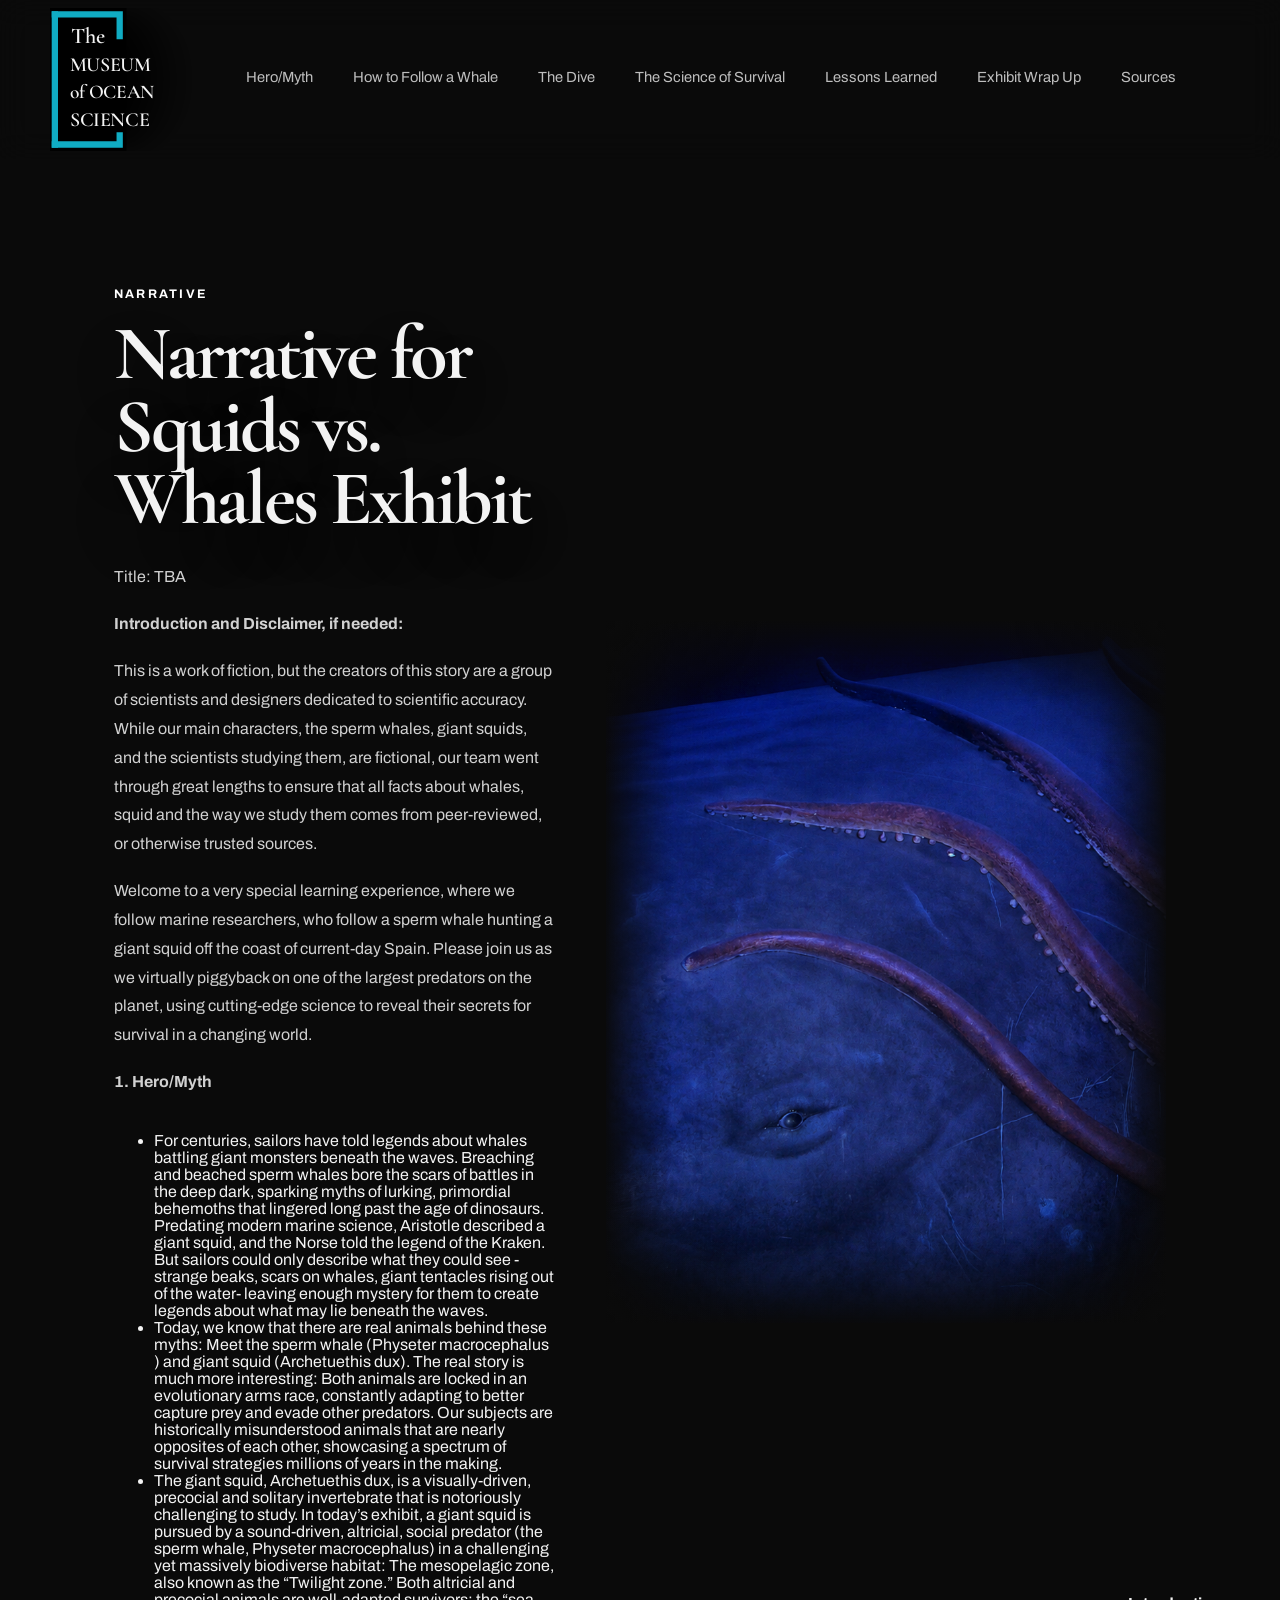
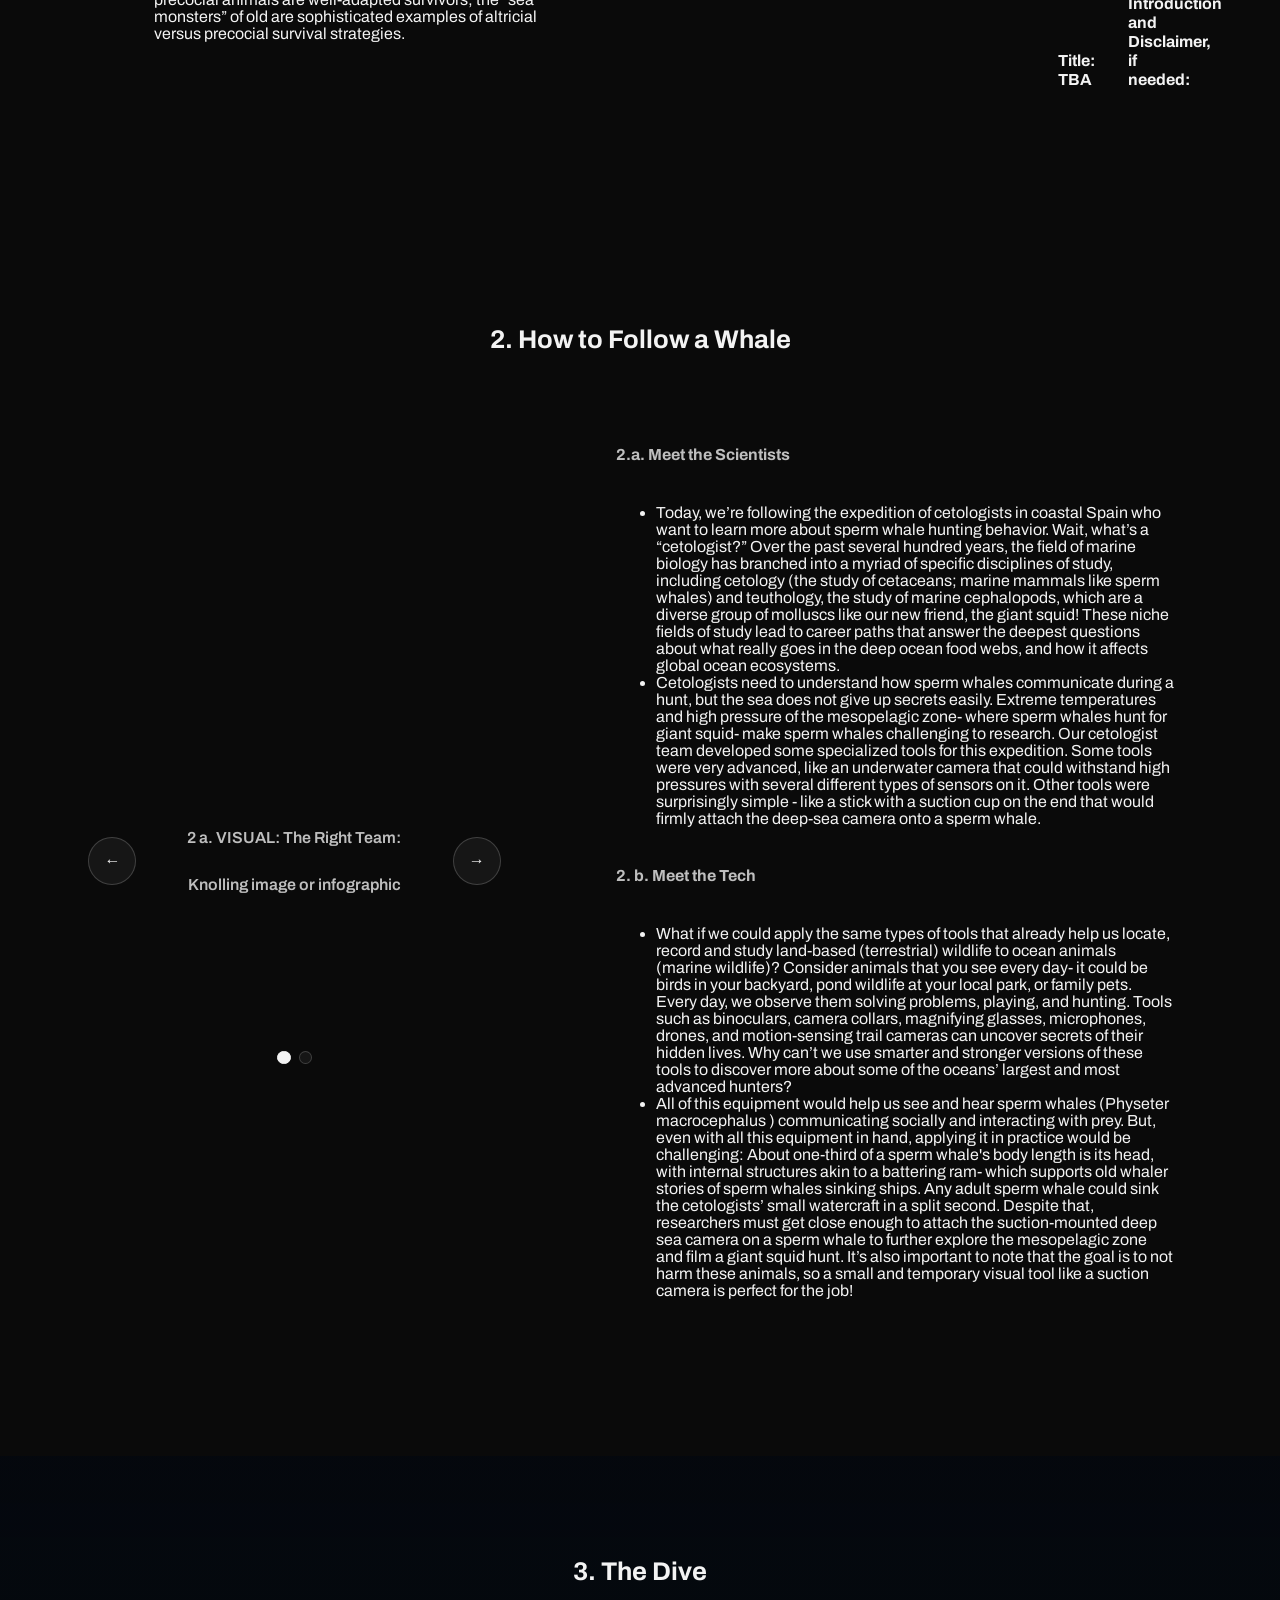
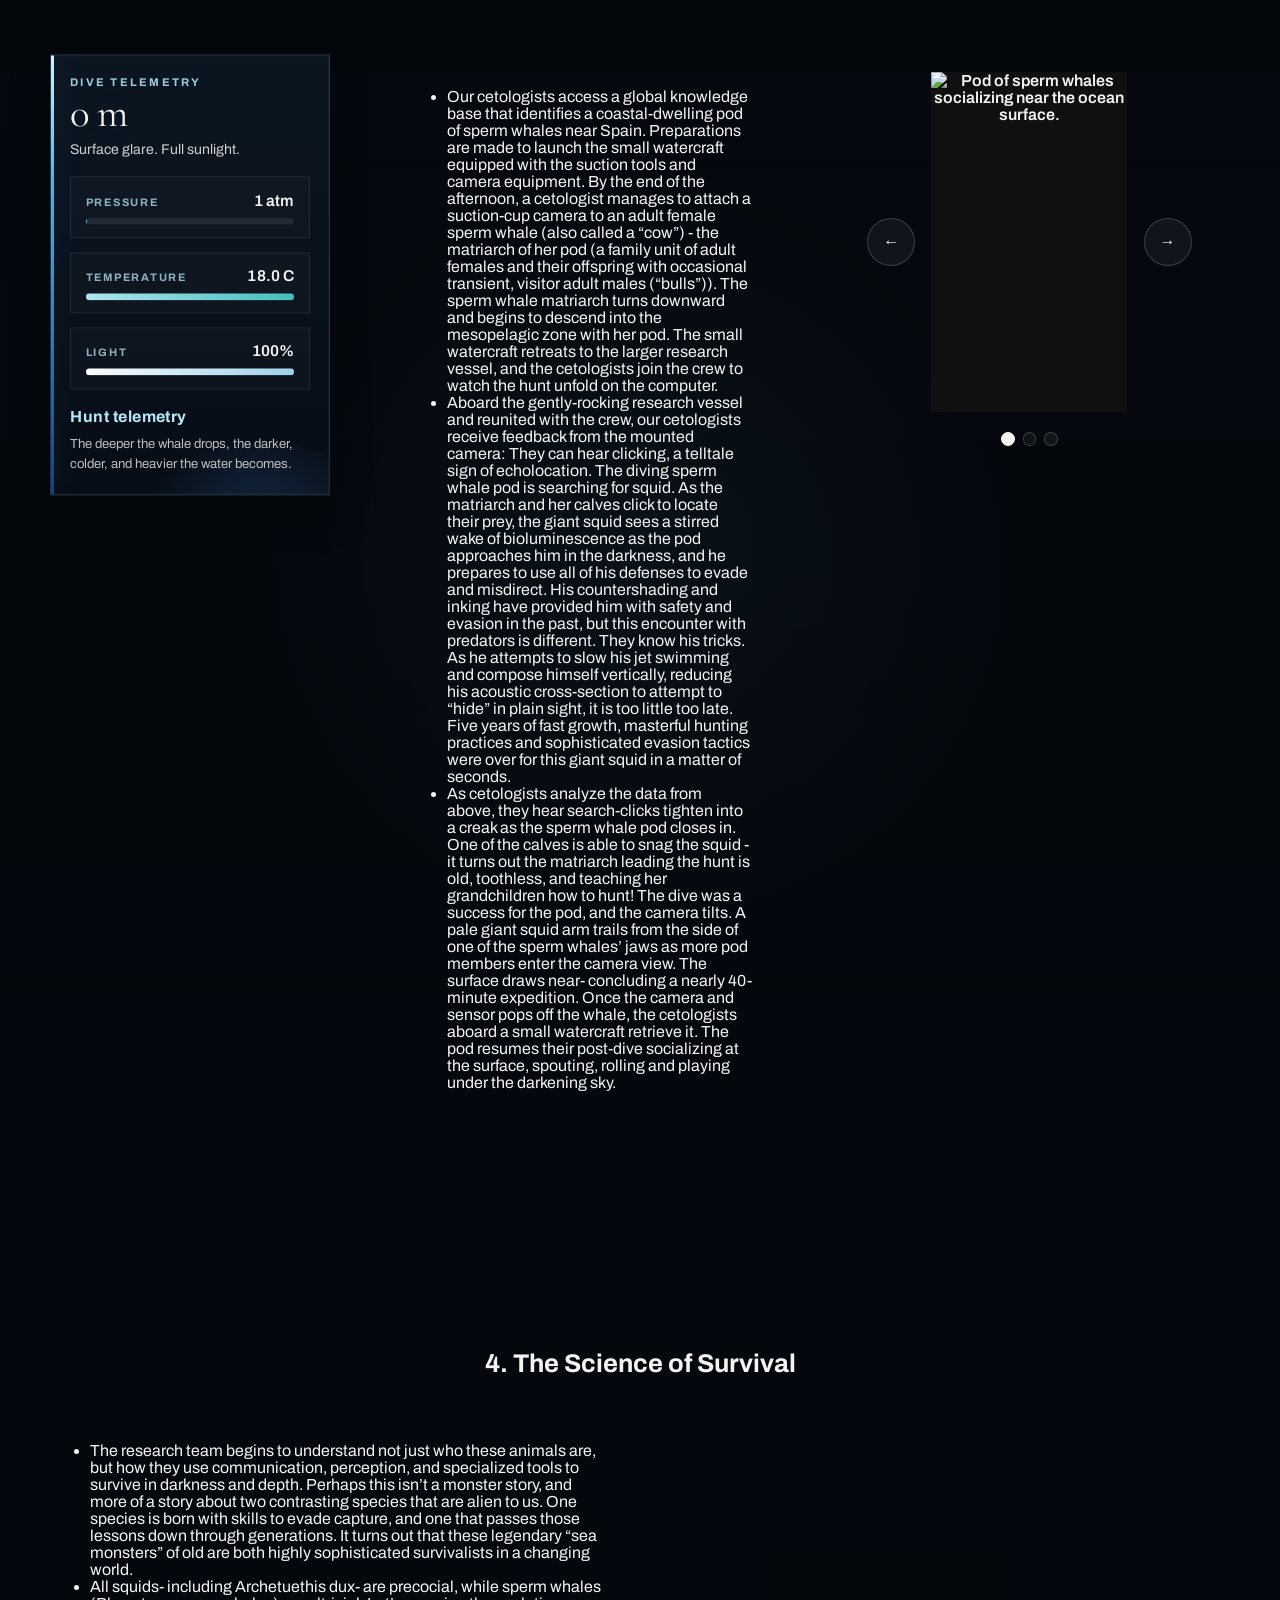
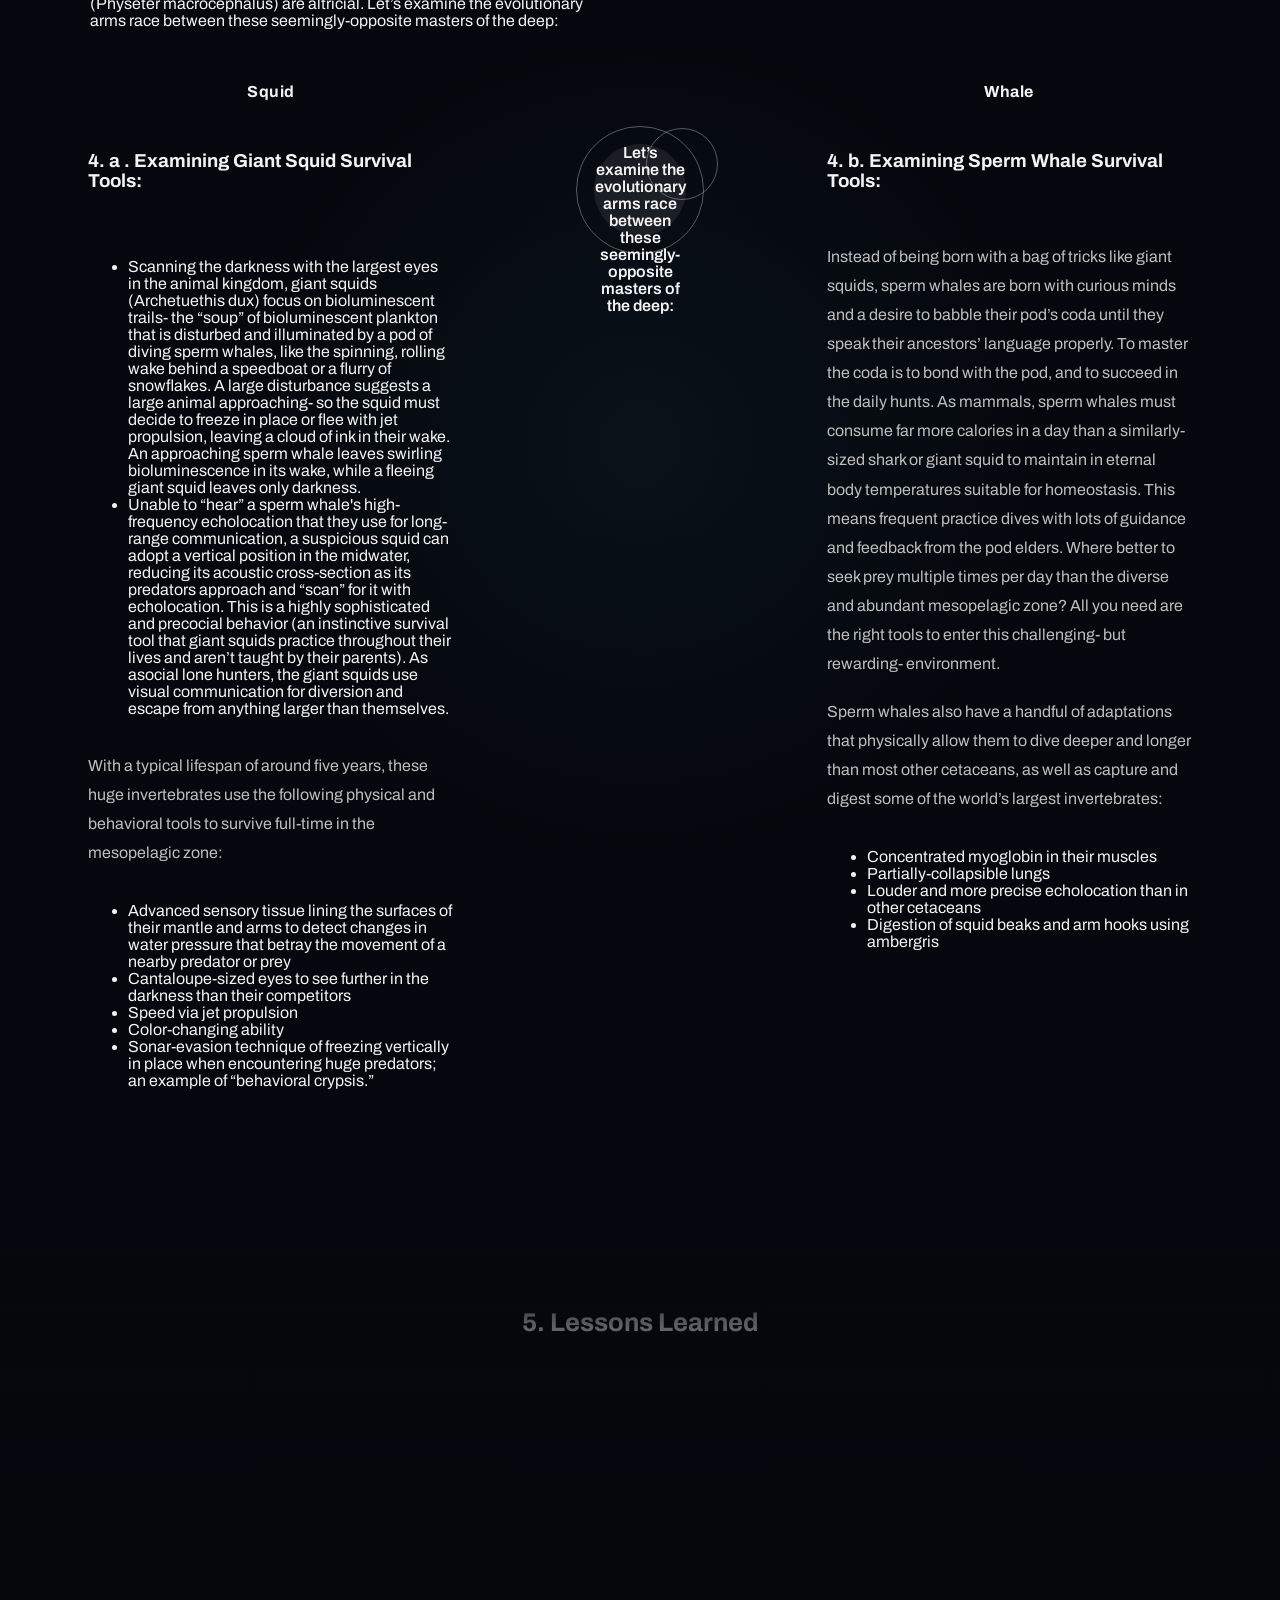
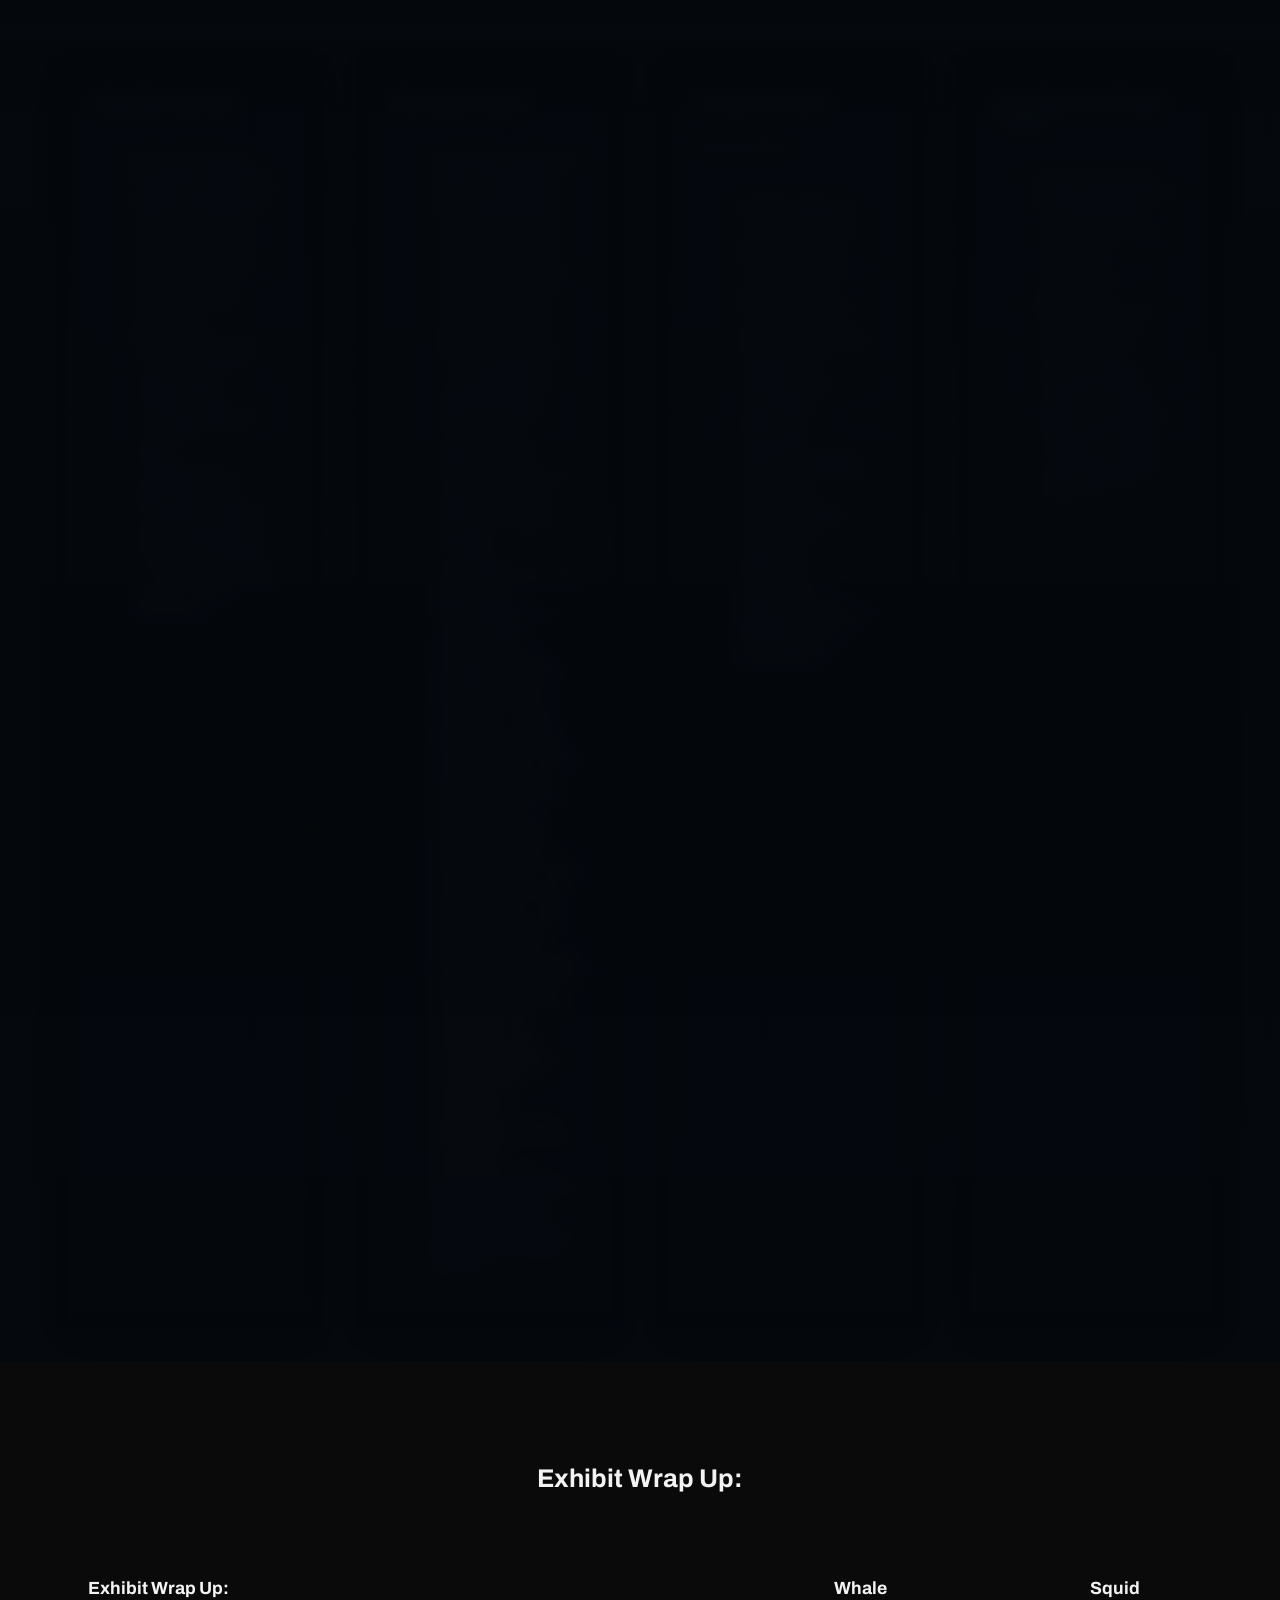
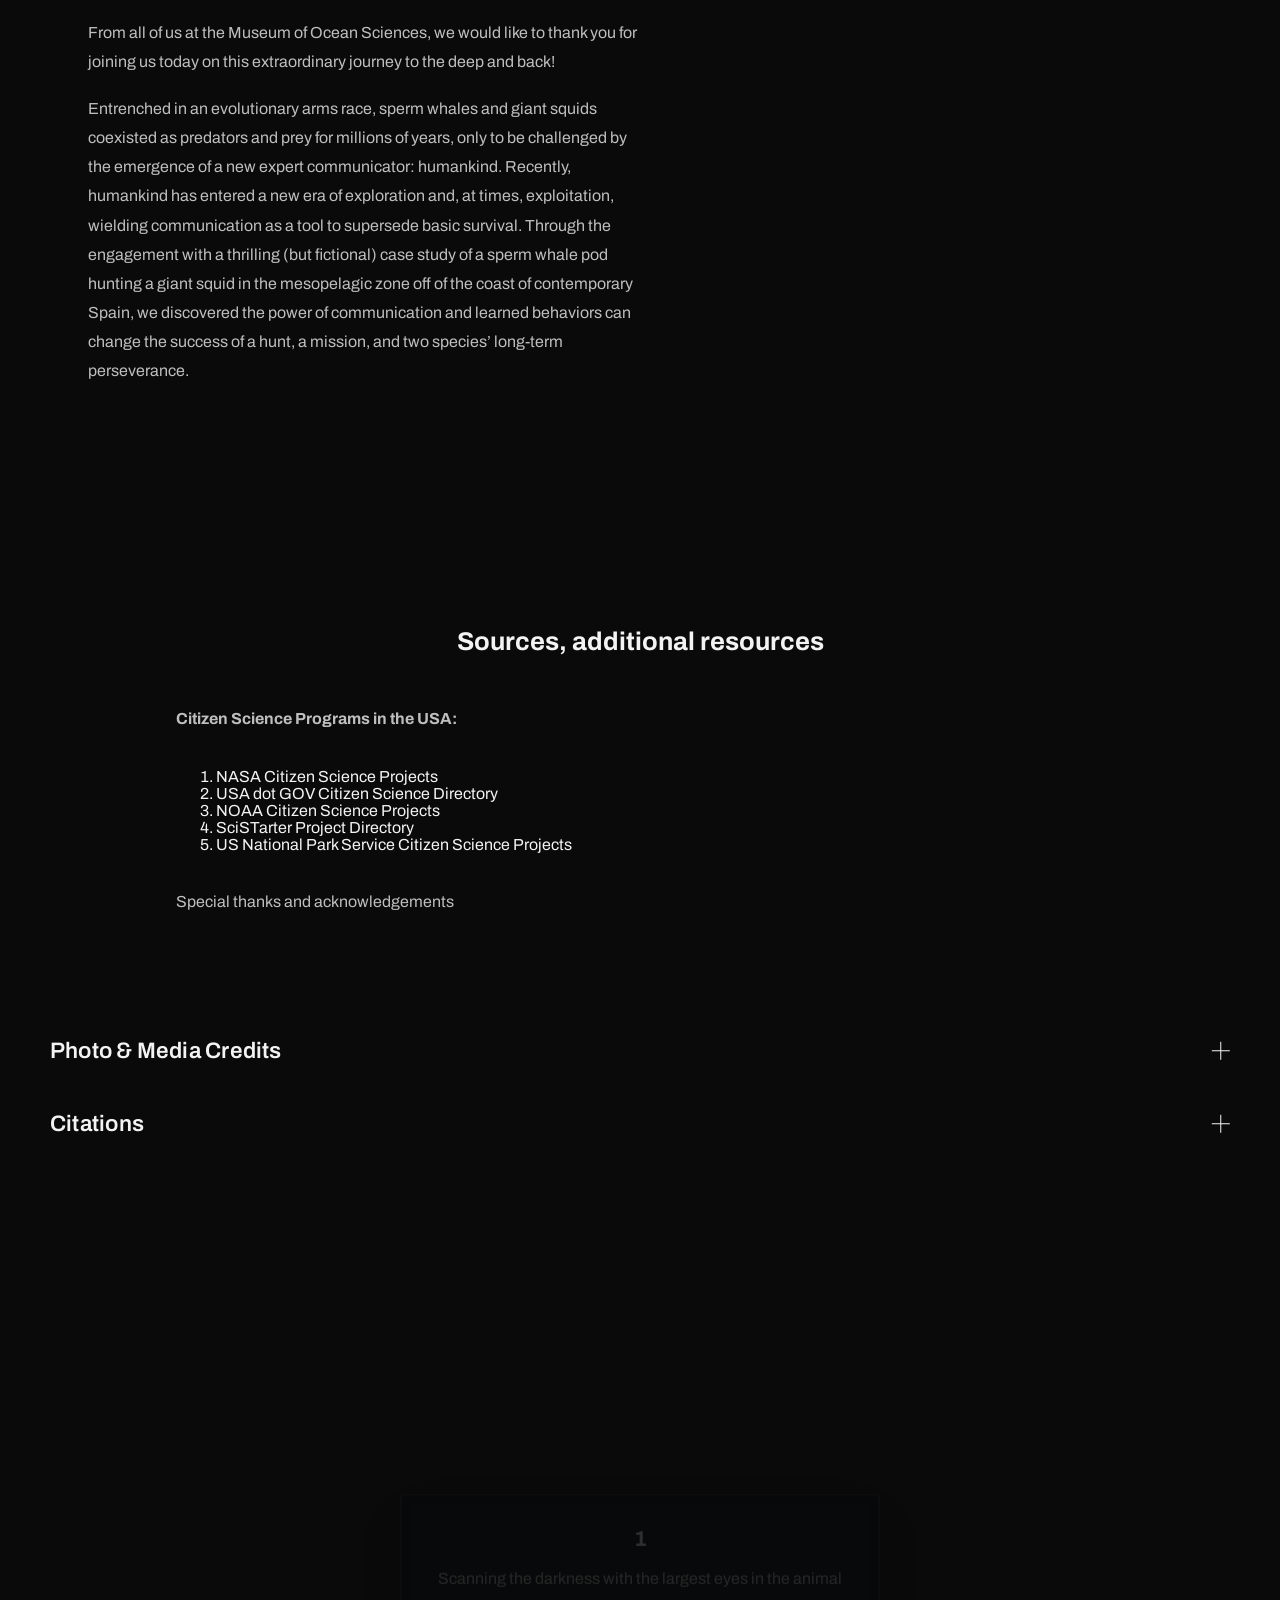
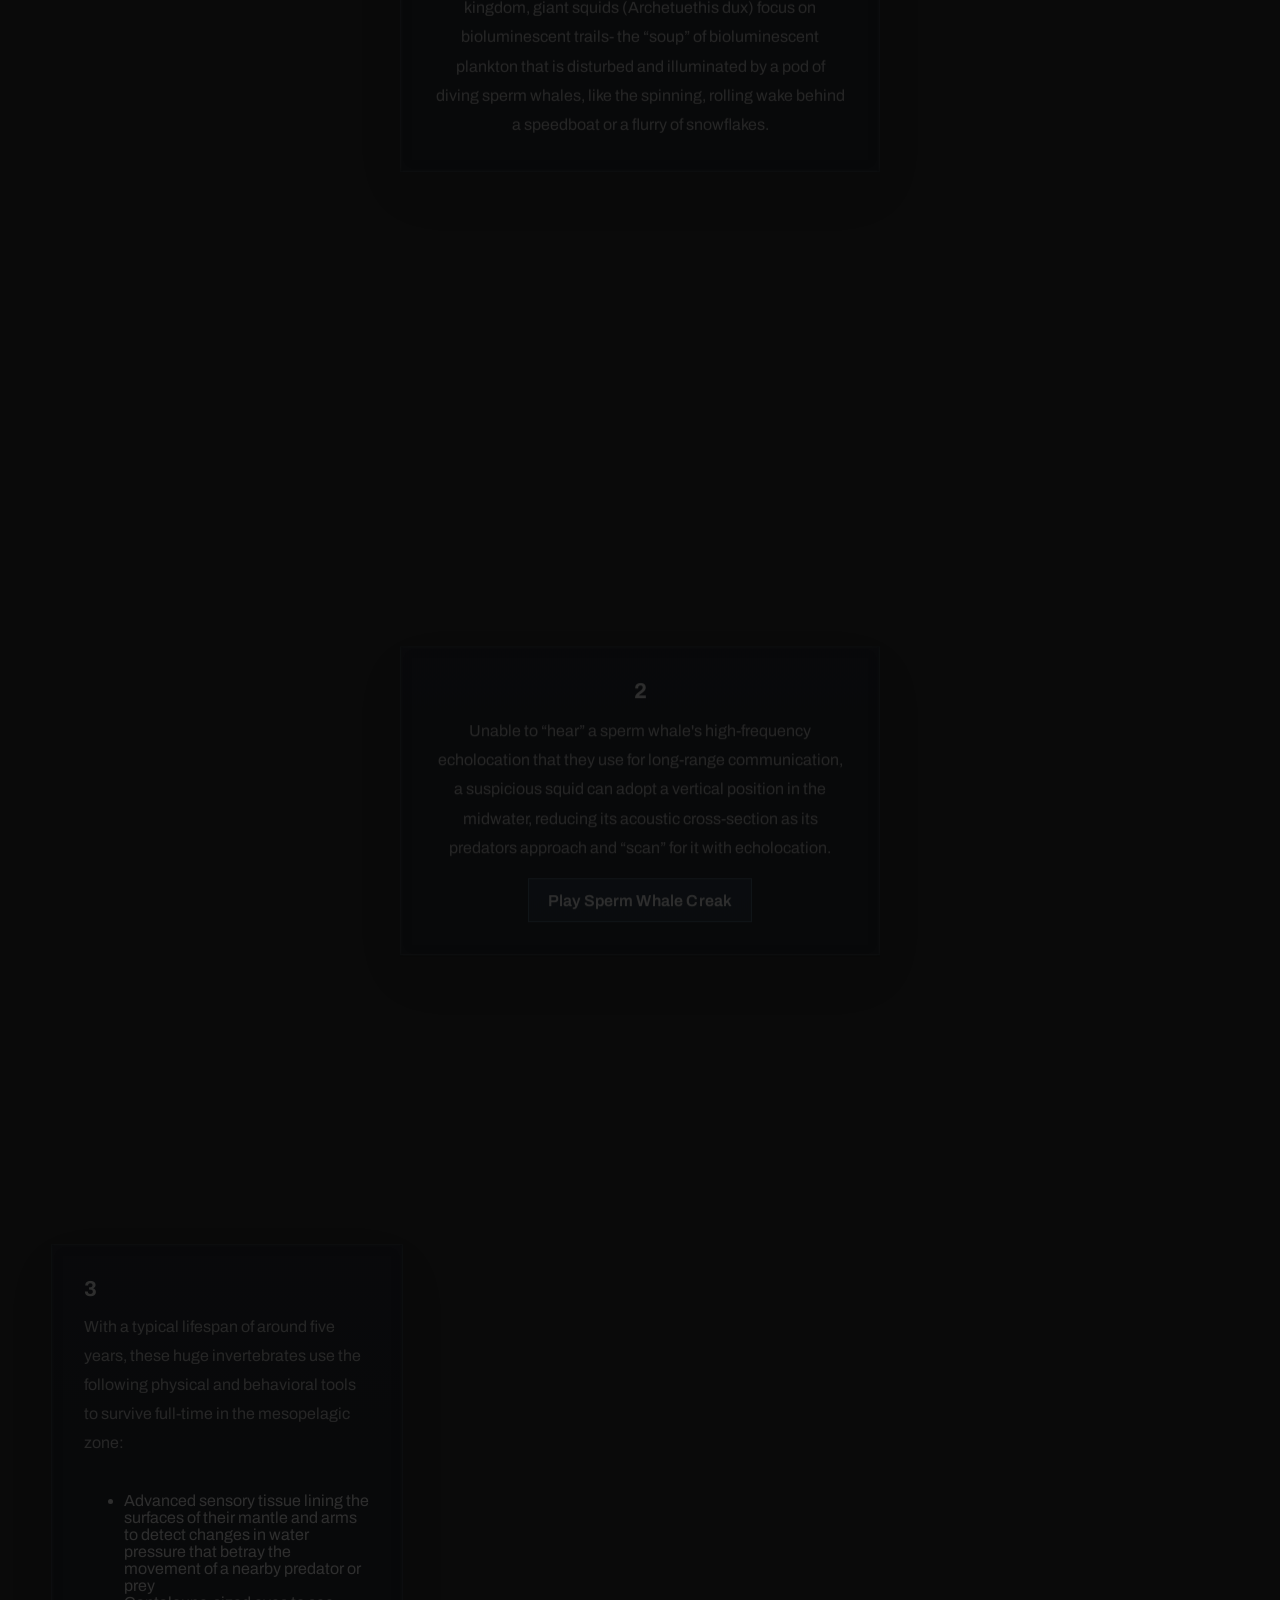
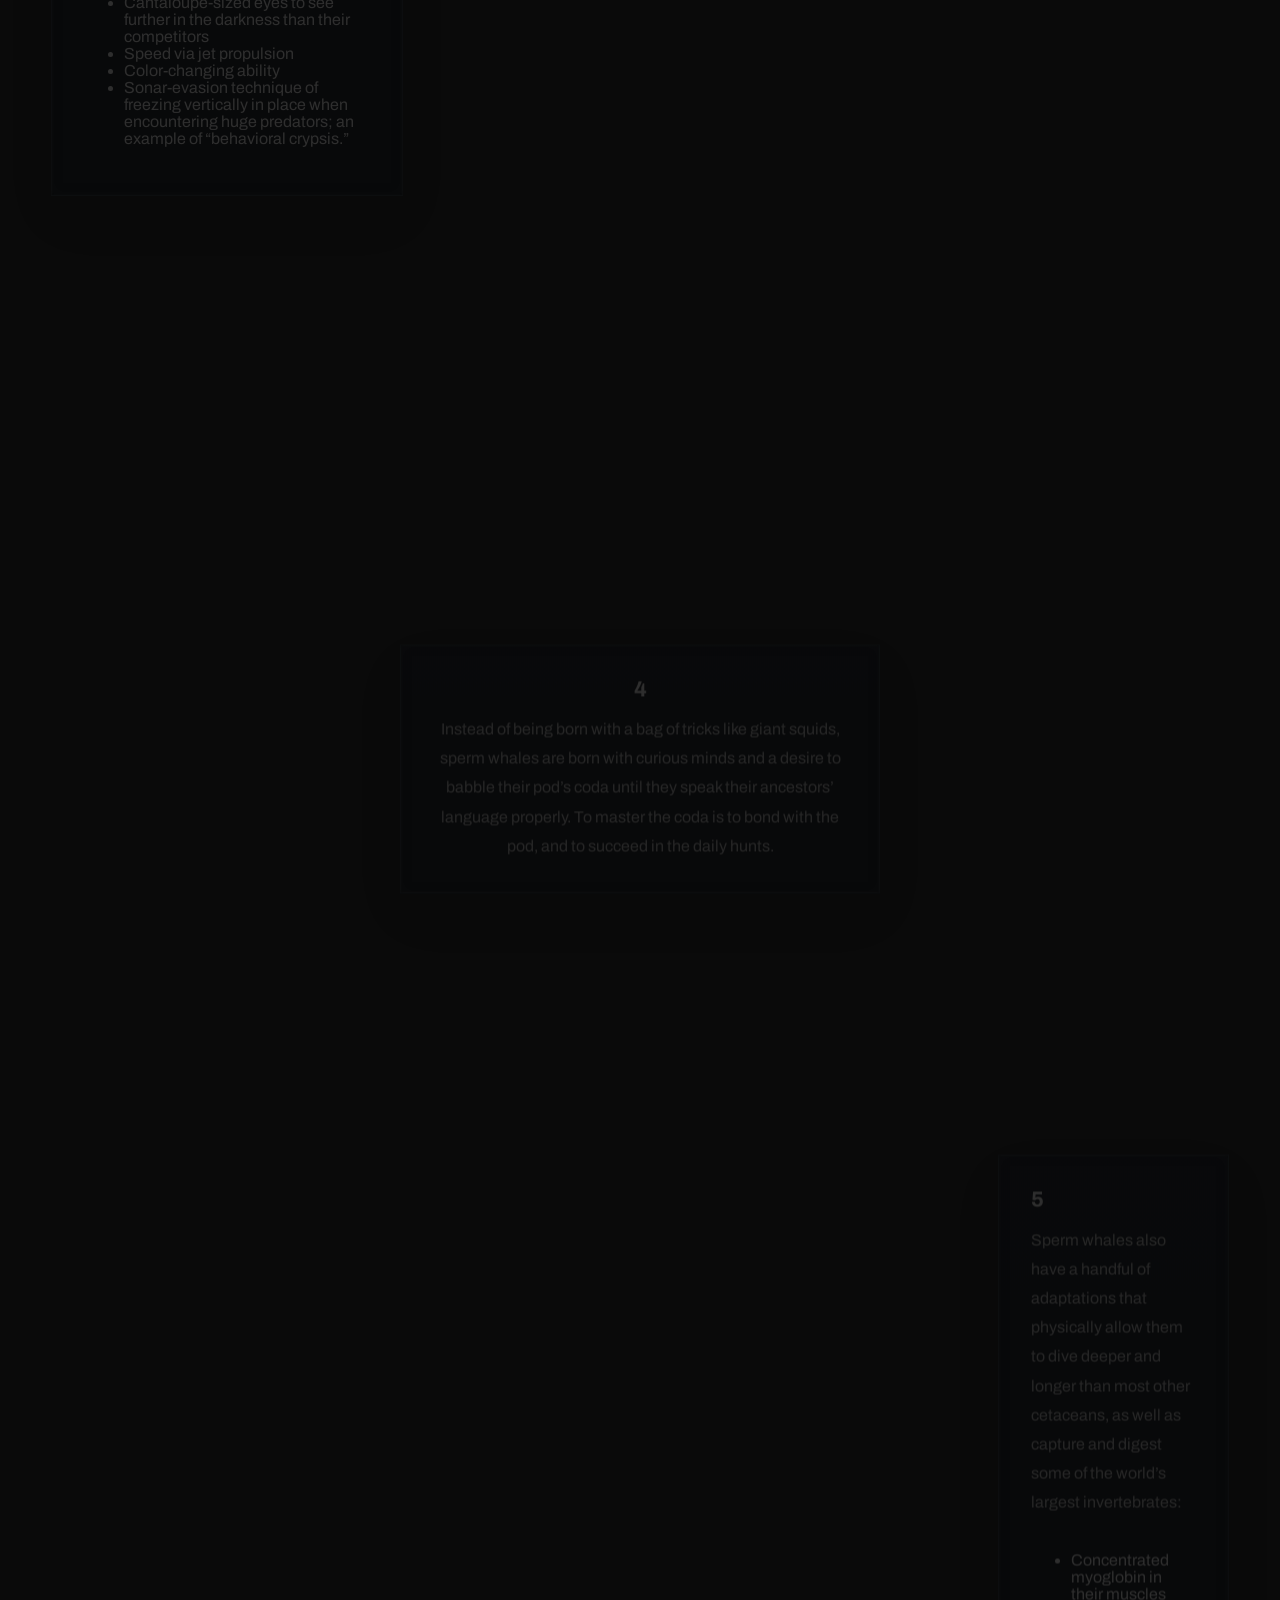
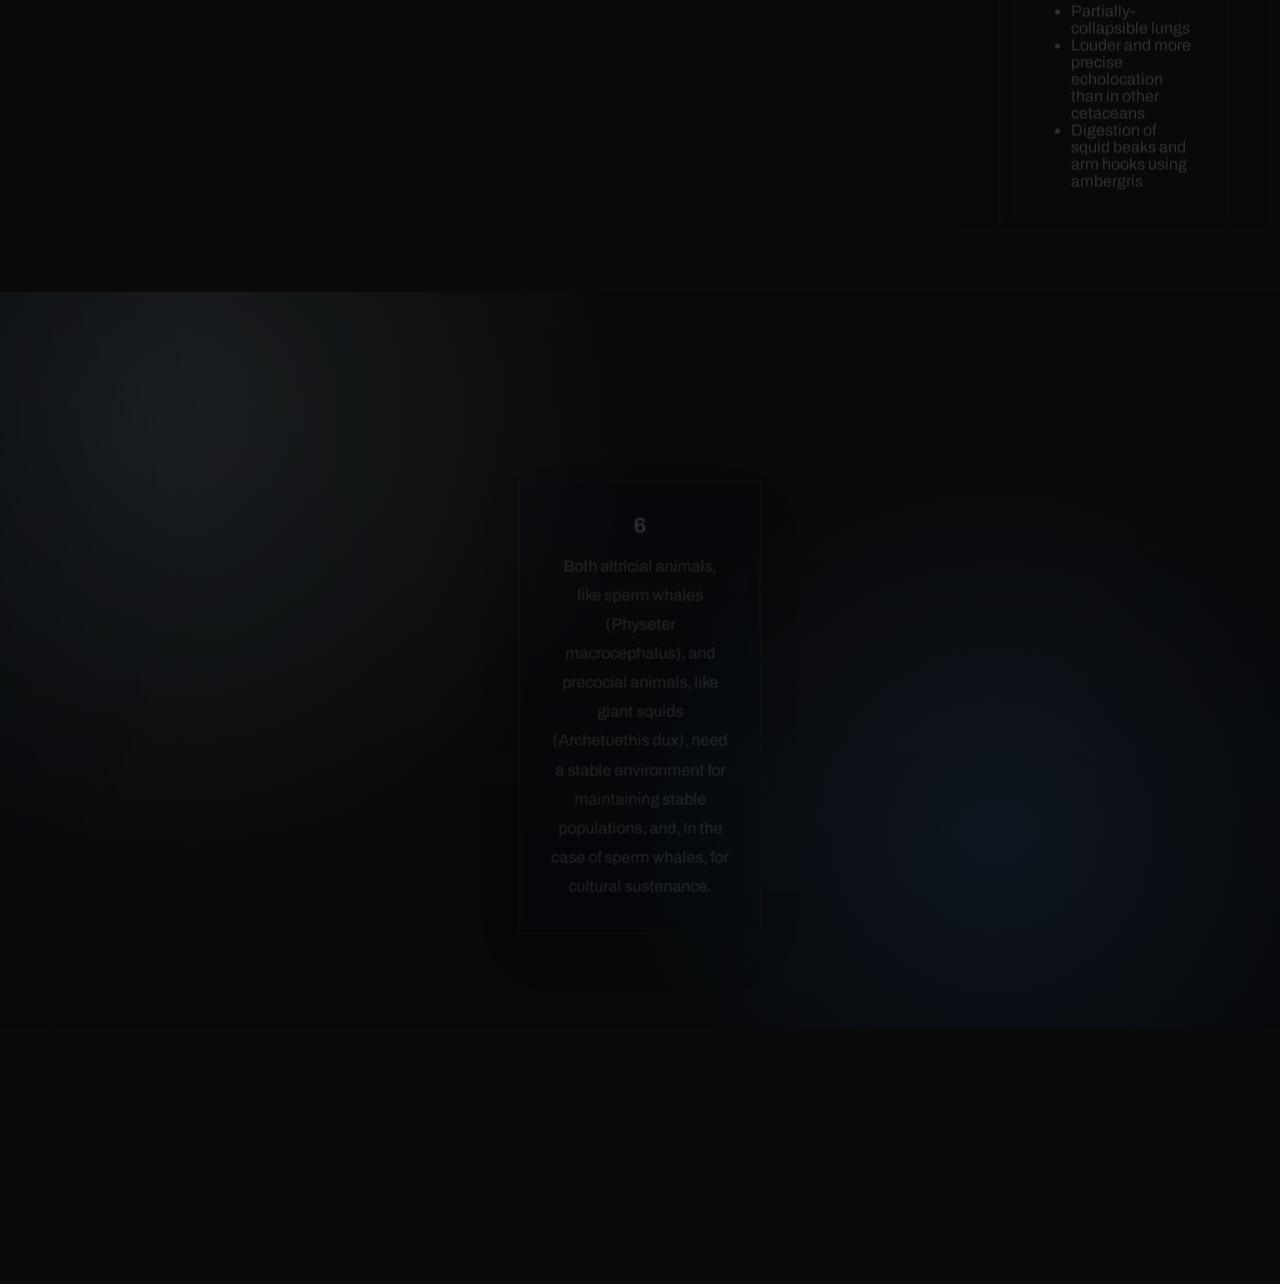
==== index.html @ 5f0b4e1d "Refresh site layout and interactions" ====
<!DOCTYPE html>
<html lang="en">
<head>
  <meta charset="UTF-8">
  <meta name="viewport" content="width=device-width, initial-scale=1.0">
  <title>Squids vs. Whales | Museum of Ocean Science</title>
  <link rel="preconnect" href="https://fonts.googleapis.com">
  <link rel="preconnect" href="https://fonts.gstatic.com" crossorigin>
  <link href="https://fonts.googleapis.com/css2?family=Archivo:wght@400;500;600;700&family=Cormorant+Garamond:wght@600;700&display=swap" rel="stylesheet">
  <link rel="stylesheet" href="styles.css">
</head>
<body>
  <header class="site-header">
    <div class="shell site-header__inner">
      <a class="site-mark" href="#top" aria-label="Museum of Ocean Science home">
        <svg viewBox="0 0 500 500" aria-hidden="true" focusable="false">
          <defs>
            <radialGradient id="logo-fade" cx="18%" cy="50%" r="82%">
              <stop offset="0%" stop-color="#000000" stop-opacity="1"></stop>
              <stop offset="44%" stop-color="#000000" stop-opacity="0.96"></stop>
              <stop offset="70%" stop-color="#000000" stop-opacity="0.48"></stop>
              <stop offset="88%" stop-color="#000000" stop-opacity="0.12"></stop>
              <stop offset="100%" stop-color="#000000" stop-opacity="0"></stop>
            </radialGradient>
            <filter id="logo-blur" x="-25%" y="-25%" width="150%" height="150%">
              <feGaussianBlur stdDeviation="26"></feGaussianBlur>
            </filter>
          </defs>
          <rect x="0" y="0" width="268" height="500" fill="#000000"></rect>
          <ellipse cx="266" cy="250" rx="228" ry="246" fill="url(#logo-fade)" filter="url(#logo-blur)"></ellipse>
          <path d="M17 22 H244 V98" fill="none" stroke="#10acc3" stroke-width="22" stroke-linecap="square"></path>
          <path d="M17 22 V478" fill="none" stroke="#10acc3" stroke-width="22" stroke-linecap="square"></path>
          <path d="M17 478 H244 V446" fill="none" stroke="#10acc3" stroke-width="22" stroke-linecap="square"></path>
          <text x="75" y="124" fill="#f3f3f3" font-family="'Cormorant Garamond', serif" font-size="78" font-weight="600" letter-spacing="-0.02em">The</text>
          <text x="69" y="220" fill="#f3f3f3" font-family="'Cormorant Garamond', serif" font-size="70" font-weight="600" letter-spacing="-0.02em">MUSEUM</text>
          <text x="70" y="316" fill="#f3f3f3" font-family="'Cormorant Garamond', serif" font-size="68" font-weight="600" letter-spacing="-0.02em">of OCEAN</text>
          <text x="70" y="412" fill="#f3f3f3" font-family="'Cormorant Garamond', serif" font-size="70" font-weight="600" letter-spacing="-0.02em">SCIENCE</text>
        </svg>
      </a>
      <button class="menu-toggle" type="button" aria-expanded="false" aria-controls="site-nav">
        <span class="sr-only">Toggle navigation</span>
        <span></span>
        <span></span>
        <span></span>
      </button>
      <nav class="site-nav" id="site-nav" aria-label="Primary">
        <a href="#beat-1">Hero/Myth</a>
        <a href="#beat-2">How to Follow a Whale</a>
        <a href="#beat-3">The Dive</a>
        <a href="#beat-4">The Science of Survival</a>
        <a href="#beat-5">Lessons Learned</a>
        <a href="#beat-6">Exhibit Wrap Up</a>
        <a href="#resources">Sources</a>
      </nav>
    </div>
  </header>

  <main id="top">
    <section class="beat-section beat-section--hero" id="beat-1" aria-labelledby="beat-1-title">
      <div class="shell">
        <div class="hero-panel">
          <div class="hero-copy">
            <p class="eyebrow">Narrative</p>
            <h1 id="beat-1-title">Narrative for Squids vs. Whales Exhibit</h1>
            <div class="placeholder-copy placeholder-copy--hero">
              <p>Title: TBA</p>
              <p><strong>Introduction and Disclaimer, if needed:</strong></p>
              <p>This is a work of fiction, but the creators of this story are a group of scientists and designers dedicated to scientific accuracy. While our main characters, the sperm whales, giant squids, and the scientists studying them, are fictional, our team went through great lengths to ensure that all facts about whales, squid and the way we study them comes from peer-reviewed, or otherwise trusted sources.</p>
              <p>Welcome to a very special learning experience, where we follow marine researchers, who follow a sperm whale hunting a giant squid off the coast of current-day Spain. Please join us as we virtually piggyback on one of the largest predators on the planet, using cutting-edge science to reveal their secrets for survival in a changing world.</p>
              <p><strong>1. Hero/Myth</strong></p>
              <ul>
                <li>For centuries, sailors have told legends about whales battling giant monsters beneath the waves. Breaching and beached sperm whales bore the scars of battles in the deep dark, sparking myths of lurking, primordial behemoths that lingered long past the age of dinosaurs. Predating modern marine science, Aristotle described a giant squid, and the Norse told the legend of the Kraken. But sailors could only describe what they could see - strange beaks, scars on whales, giant tentacles rising out of the water- leaving enough mystery for them to create legends about what may lie beneath the waves.</li>
                <li>Today, we know that there are real animals behind these myths: Meet the sperm whale (Physeter macrocephalus ) and giant squid (Archetuethis dux). The real story is much more interesting: Both animals are locked in an evolutionary arms race, constantly adapting to better capture prey and evade other predators. Our subjects are historically misunderstood animals that are nearly opposites of each other, showcasing a spectrum of survival strategies millions of years in the making.</li>
                <li>The giant squid, Archetuethis dux, is a visually-driven, precocial and solitary invertebrate that is notoriously challenging to study. In today’s exhibit, a giant squid is pursued by a sound-driven, altricial, social predator (the sperm whale, Physeter macrocephalus)  in a challenging yet massively biodiverse habitat: The mesopelagic zone, also known as the “Twilight zone.” Both altricial and precocial animals are well-adapted survivors; the “sea monsters” of old are sophisticated examples of altricial versus precocial survival strategies.</li>
              </ul>
            </div>
          </div>
          <div class="hero-visual">
            <figure class="hero-window">
              <div class="hero-image-pan" role="img" aria-label="Sculptural image representing the squid versus whale story concept."></div>
            </figure>
          </div>
          <aside class="contributor-note contributor-note--hero">
            <p>Title: TBA</p>
            <p>Introduction and Disclaimer, if needed:</p>
          </aside>
        </div>
      </div>
    </section>

    <section class="beat-section" id="beat-2" aria-labelledby="beat-2-title">
        <div class="shell">
          <div class="section-heading">
          <h2 id="beat-2-title">2. How to Follow a Whale</h2>
        </div>
        <div class="wire-grid wire-grid--split">
          <section class="carousel-block" aria-label="Beat 2 carousel" data-carousel tabindex="0">
            <div class="carousel-shell">
              <button class="carousel-control" type="button" data-carousel-prev aria-label="Previous frame">
                <span aria-hidden="true">&larr;</span>
              </button>
              <div class="carousel-viewport" aria-live="polite">
                <div class="carousel-track" data-carousel-track>
                  <article class="carousel-slide is-active" data-carousel-slide>
                    <div class="carousel-frame">
                      <div class="placeholder-copy">
                        <p>2 a. VISUAL: The Right Team:</p>
                        <p>Knolling image or infographic</p>
                      </div>
                    </div>
                  </article>
                  <article class="carousel-slide" data-carousel-slide>
                    <div class="carousel-frame">
                      <div class="placeholder-copy">
                        <p>2 b. VISUAL: The right tools:</p>
                        <p>Knolling image or infographic</p>
                      </div>
                    </div>
                  </article>
                </div>
              </div>
              <button class="carousel-control" type="button" data-carousel-next aria-label="Next frame">
                <span aria-hidden="true">&rarr;</span>
              </button>
            </div>
            <div class="carousel-indicators" aria-label="Choose frame">
              <button class="carousel-indicator is-active" type="button" data-carousel-dot="0" aria-label="Go to frame 1"></button>
              <button class="carousel-indicator" type="button" data-carousel-dot="1" aria-label="Go to frame 2"></button>
            </div>
          </section>
          <div class="wire-copy-block">
            <div class="placeholder-copy">
              <p><strong>2.a. Meet the Scientists</strong></p>
              <ul>
                <li>Today, we’re following the expedition of cetologists in coastal Spain who want to learn more about sperm whale hunting behavior. Wait, what’s a “cetologist?” Over the past several hundred years, the field of marine biology has branched into a myriad of specific disciplines of study, including cetology (the study of cetaceans; marine mammals like sperm whales) and teuthology, the study of marine cephalopods, which are a diverse group of molluscs like our new friend, the giant squid! These niche fields of study lead to career paths that answer the deepest questions about what really goes in the deep ocean food webs, and how it affects global ocean ecosystems.</li>
                <li>Cetologists need to understand how sperm whales communicate during a hunt, but the sea does not give up secrets easily. Extreme temperatures and high pressure of the mesopelagic zone- where sperm whales hunt for giant squid- make sperm whales challenging to research. Our cetologist team developed some specialized tools for this expedition. Some tools were very advanced, like an underwater camera that could withstand high pressures with several different types of sensors on it. Other tools were surprisingly simple - like a stick with a suction cup on the end that would firmly attach the deep-sea camera onto a sperm whale.</li>
              </ul>
              <p><strong>2. b. Meet the Tech</strong></p>
              <ul>
                <li>What if we could apply the same types of tools that already help us locate, record and study land-based (terrestrial) wildlife to ocean animals (marine wildlife)? Consider animals that you see every day- it could be birds in your backyard, pond wildlife at your local park, or family pets. Every day, we observe them solving problems, playing, and hunting. Tools such as binoculars, camera collars, magnifying glasses, microphones, drones, and motion-sensing trail cameras can uncover secrets of their hidden lives. Why can’t we use smarter and stronger versions of these tools to discover more about some of the oceans’ largest and most advanced hunters?</li>
                <li>All of this equipment would help us see and hear sperm whales (Physeter macrocephalus ) communicating socially and interacting with prey. But, even with all this equipment in hand, applying it in practice would be challenging: About one-third of a sperm whale's body length is its head, with internal structures akin to a battering ram- which supports old whaler stories of sperm whales sinking ships. Any adult sperm whale could sink the cetologists’ small watercraft in a split second. Despite that, researchers must get close enough to attach the suction-mounted deep sea camera on a sperm whale to further explore the mesopelagic zone and film a giant squid hunt. It’s also important to note that the goal is to not harm these animals, so a small and temporary visual tool like a suction camera is perfect for the job!</li>
              </ul>
            </div>
          </div>
        </div>
      </div>
    </section>

    <section class="beat-section beat-section--detritus" id="beat-3" aria-labelledby="beat-3-title">
        <video class="section-ambient-video section-ambient-video--detritus" data-ambient-video muted loop playsinline preload="metadata" aria-hidden="true">
          <source src="CanvaVideos/detritus.mp4" type="video/mp4">
        </video>
        <div class="shell">
          <div class="section-heading">
          <h2 id="beat-3-title">3. The Dive</h2>
        </div>
        <div class="wire-grid wire-grid--beat-3">
          <div class="depth-rail" data-depth-rail aria-hidden="true">
            <div class="depth-rail__panel">
              <div class="depth-rail__head">
                <span class="depth-rail__eyebrow">Dive Telemetry</span>
                <span class="depth-rail__readout"><span data-depth-value>0</span> m</span>
                <p class="depth-rail__note" data-depth-note>Surface glare. Full sunlight.</p>
              </div>
              <div class="depth-rail__stats">
                <div class="depth-rail__stat depth-rail__stat--pressure">
                  <div class="depth-rail__stat-head">
                    <span class="depth-rail__label">Pressure</span>
                    <strong class="depth-rail__value"><span data-pressure-value>1</span> atm</strong>
                  </div>
                  <span class="depth-rail__meter"><span data-pressure-bar></span></span>
                </div>
                <div class="depth-rail__stat depth-rail__stat--temperature">
                  <div class="depth-rail__stat-head">
                    <span class="depth-rail__label">Temperature</span>
                    <strong class="depth-rail__value"><span data-temperature-value>18</span> C</strong>
                  </div>
                  <span class="depth-rail__meter"><span data-temperature-bar></span></span>
                </div>
                <div class="depth-rail__stat depth-rail__stat--light">
                  <div class="depth-rail__stat-head">
                    <span class="depth-rail__label">Light</span>
                    <strong class="depth-rail__value"><span data-light-value>100</span>%</strong>
                  </div>
                  <span class="depth-rail__meter"><span data-light-bar></span></span>
                </div>
              </div>
              <div class="depth-rail__caption">
                <span class="species-tag species-tag--squid">Hunt telemetry</span>
                <p>The deeper the whale drops, the darker, colder, and heavier the water becomes.</p>
              </div>
            </div>
          </div>
          <div class="wire-copy-block">
            <div class="placeholder-copy">
              <ul>
                <li>Our cetologists access a global knowledge base that identifies a coastal-dwelling pod of sperm whales near Spain. Preparations are made to launch the small watercraft equipped with the suction tools and camera equipment. By the end of the afternoon, a cetologist manages to attach a suction-cup camera to an adult female sperm whale (also called a “cow”) - the matriarch of her pod (a family unit of adult females and their offspring with occasional transient, visitor adult males (“bulls”)). The sperm whale matriarch turns downward and begins to descend into the mesopelagic zone with her pod. The small watercraft retreats to the larger research vessel, and the cetologists join the crew to watch the hunt unfold on the computer.</li>
                <li>Aboard the gently-rocking research vessel and reunited with the crew, our cetologists receive feedback from the mounted camera: They can hear clicking, a telltale sign of echolocation. The diving sperm whale pod is searching for squid. As the matriarch and her calves click to locate their prey, the giant squid sees a stirred wake of bioluminescence as the pod approaches him in the darkness, and he prepares to use all of his defenses to evade and misdirect. His countershading and inking have provided him with safety and evasion in the past, but this encounter with predators is different. They know his tricks. As he attempts to slow his jet swimming and compose himself vertically, reducing his acoustic cross-section to attempt to “hide” in plain sight, it is too little too late.  Five years of fast growth, masterful hunting practices and sophisticated evasion tactics were over for this giant squid in a matter of seconds.</li>
                <li>As cetologists analyze the data from above, they hear search-clicks tighten into a creak as the sperm whale pod closes in. One of the calves is able to snag the squid - it turns out the matriarch leading the hunt  is old, toothless, and teaching her grandchildren how to hunt! The dive was a success for the pod, and the camera tilts. A pale giant squid arm trails from the side of one of the sperm whales’ jaws as more pod members enter the camera view. The surface draws near- concluding a nearly 40-minute expedition. Once the camera and sensor pops off the whale, the cetologists aboard a small watercraft retrieve it. The pod resumes their post-dive socializing at the surface, spouting, rolling and playing under the darkening sky.</li>
              </ul>
            </div>
          </div>
          <section class="carousel-block" aria-label="Beat 3 carousel" data-carousel tabindex="0">
            <div class="carousel-shell">
              <button class="carousel-control" type="button" data-carousel-prev aria-label="Previous frame">
                <span aria-hidden="true">&larr;</span>
              </button>
              <div class="carousel-viewport" aria-live="polite">
                <div class="carousel-track" data-carousel-track>
                  <article class="carousel-slide is-active" data-carousel-slide>
                    <figure class="carousel-frame carousel-frame--image">
                      <img src="assets/images/sperm-whale-socialization.jpg" alt="Pod of sperm whales socializing near the ocean surface.">
                    </figure>
                  </article>
                  <article class="carousel-slide" data-carousel-slide>
                    <div class="carousel-frame">
                      <span>They can hear clicking, a telltale sign of echolocation.</span>
                    </div>
                  </article>
                  <article class="carousel-slide" data-carousel-slide>
                    <div class="carousel-frame">
                      <span>The surface draws near- concluding a nearly 40-minute expedition.</span>
                    </div>
                  </article>
                </div>
              </div>
              <button class="carousel-control" type="button" data-carousel-next aria-label="Next frame">
                <span aria-hidden="true">&rarr;</span>
              </button>
            </div>
            <div class="carousel-indicators" aria-label="Choose frame">
              <button class="carousel-indicator is-active" type="button" data-carousel-dot="0" aria-label="Go to frame 1"></button>
              <button class="carousel-indicator" type="button" data-carousel-dot="1" aria-label="Go to frame 2"></button>
              <button class="carousel-indicator" type="button" data-carousel-dot="2" aria-label="Go to frame 3"></button>
            </div>
          </section>
        </div>
      </div>
    </section>

    <section class="beat-section beat-section--survival" id="beat-4" aria-labelledby="beat-4-title">
        <div class="shell">
          <div class="section-heading">
          <h2 id="beat-4-title">4. The Science of Survival</h2>
        </div>
        <div class="placeholder-copy">
          <ul>
            <li>The research team begins to understand not just who these animals are, but how they use communication, perception, and specialized tools to survive in darkness and depth.  Perhaps this isn’t a monster story, and more of a story about two contrasting species that are alien to us. One species is born with skills to evade capture, and one that passes those lessons down through generations. It turns out that these legendary “sea monsters” of old are both highly sophisticated survivalists in a changing world.</li>
            <li>All squids- including Archetuethis dux- are precocial, while sperm whales (Physeter macrocephalus) are altricial. Let’s examine the evolutionary arms race between these seemingly-opposite masters of the deep:</li>
          </ul>
        </div>
        <div class="wire-grid wire-grid--survival">
          <div class="survival-column">
            <span class="species-tag species-tag--squid">Squid</span>
            <h3>4. a .  Examining Giant Squid Survival Tools:</h3>
            <div class="placeholder-copy">
              <ul>
                <li>Scanning the darkness with the largest eyes in the animal kingdom, giant squids (Archetuethis dux) focus on bioluminescent trails- the “soup” of bioluminescent plankton that is disturbed and illuminated by a pod of diving sperm whales, like the spinning, rolling wake behind a speedboat or a flurry of snowflakes. A large disturbance suggests a large animal approaching- so the squid must decide to freeze in place or flee with jet propulsion, leaving a cloud of ink in their wake. An approaching sperm whale leaves swirling bioluminescence in its wake, while a fleeing giant squid leaves only darkness.</li>
                <li>Unable to “hear” a sperm whale's high-frequency echolocation that they use for long-range communication, a suspicious squid can adopt a vertical position in the midwater, reducing its acoustic cross-section as its predators approach and “scan” for it with echolocation.  This is a highly sophisticated and precocial behavior (an instinctive survival tool that giant squids practice throughout their lives and aren’t taught by their parents). As asocial lone hunters, the giant squids use visual communication for diversion and escape from anything larger than themselves.</li>
              </ul>
              <p>With a typical lifespan of around five years, these huge invertebrates use the following physical and behavioral tools to survive full-time in the mesopelagic zone:</p>
              <ul>
                <li>Advanced sensory tissue lining the surfaces of their mantle and arms to detect changes in water pressure that betray the movement of a nearby predator or prey</li>
                <li>Cantaloupe-sized eyes to see further in the darkness than their competitors</li>
                <li>Speed via jet propulsion</li>
                <li>Color-changing ability</li>
                <li>Sonar-evasion technique of freezing vertically in place when encountering huge predators; an example of “behavioral crypsis.”</li>
              </ul>
            </div>
          </div>
          <div class="sonar-placeholder" aria-hidden="true">
            <span>Let’s examine the evolutionary arms race between these seemingly-opposite masters of the deep:</span>
          </div>
          <div class="survival-column survival-column--end">
            <span class="species-tag species-tag--whale">Whale</span>
            <h3>4. b.    Examining Sperm Whale Survival Tools:</h3>
            <div class="placeholder-copy">
              <p>Instead of being born with a bag of tricks like giant squids, sperm whales are born with curious minds and a desire to babble their pod’s coda until they speak their ancestors’ language properly. To master the coda is to bond with the pod, and to succeed in the daily hunts. As mammals, sperm whales must consume far more calories in a day than a similarly-sized shark or giant squid to maintain in eternal body temperatures suitable for homeostasis. This means frequent practice dives with lots of guidance and feedback from the pod elders. Where better to seek prey multiple times per day than the diverse and abundant mesopelagic zone? All you need are the right tools to enter this challenging- but rewarding- environment.</p>
              <p>Sperm whales also have a handful of adaptations that physically allow them to dive deeper and longer than most other cetaceans, as well as capture and digest some of the world’s largest invertebrates:</p>
              <ul>
                <li>Concentrated myoglobin in their muscles</li>
                <li>Partially-collapsible lungs</li>
                <li>Louder and more precise echolocation than in other cetaceans</li>
                <li>Digestion of squid beaks and arm hooks using ambergris</li>
              </ul>
            </div>
          </div>
        </div>
      </div>
    </section>

    <section class="beat-section beat-section--family" id="beat-5" aria-labelledby="beat-5-title" data-family-scene>
      <div class="family-stage">
        <video class="section-ambient-video section-ambient-video--family" data-ambient-video muted loop playsinline preload="metadata" aria-hidden="true">
          <source src="CanvaVideos/sw_swimming_single.mp4" type="video/mp4">
        </video>
        <div class="shell family-stage__shell">
          <div class="section-heading">
          <h2 id="beat-5-title">5. Lessons Learned</h2>
        </div>
        <div class="card-grid card-grid--family">
          <article class="mini-card" data-family-card>
            <h3>What We Learned:</h3>
            <div class="placeholder-copy">
              <ol>
                <li>This technology is young and imperfect: Videos are grainy, and sound is not the best quality, painting an incomplete picture of the hunt. We need a combination of more dives and higher-quality recording technology.</li>
                <li>We need more data from broader global sources, since the range of sperm whales is huge. Only recording hunts from cows and pods can skew our understanding of how populations hunt. More bulls need to be recorded somehow to prevent data bias, but they are challenging to camera mount with our current technology and our current techniques.</li>
              </ol>
            </div>
          </article>
          <article class="mini-card" data-family-card>
            <h3>Moving Forward:</h3>
            <div class="placeholder-copy">
              <ul>
                <li>Both giant squids and sperm whales have survived using their own extraordinary tools: sperm whales communicating and hunting with sound, and giant squid hiding and navigating with camouflage, vision, and other deep-sea adaptations. Their hidden world became more relatable to us, revealing surprising parallels between their lives and ours: communication, problem-solving, family structures, and the use of tools to find, evade, and endure.</li>
                <li>Both altricial animals, like sperm whales (Physeter macrocephalus), and precocial animals, like giant squids (Archetuethis dux), need a stable environment for maintaining stable populations, and, in the case of sperm whales, for cultural sustenance. Areas that are disturbed by sonar pollution, heavy sea ship traffic and exploitation of deep-sea fisheries all negatively impact population sizes, health and behaviors of top predators, such as giant squids and sperm whales. How can we help recover their populations despite contemporary survival threats? What does the future hold for giant squids, who are affected by humans as well? Gaining insights on the secret lives of these animals provides an opportunity to care about these animals, protect the ecosystems they depend on, and make choices that help ensure their deep-ocean world does not disappear back into silence.</li>
              </ul>
            </div>
          </article>
          <article class="mini-card" data-family-card>
            <h3>6. Calls to Action</h3>
            <div class="placeholder-copy">
              <p><strong>The Conflicts:</strong></p>
              <ul>
                <li>Conflicts between human technology and communication have directly and indirectly killed scores of sperm whales throughout the past several centuries; including fishing gear entanglement, direct hunting, sound pollution, ship strikes, and ingestion of plastic waste.</li>
                <li>Giant squid populations appear to remain consistent at the moment, but they are sensitive to acoustic damage that can permanently cause tissue destruction. They also demonstrate sensitivity to low-oxygen environments partially caused by warming ocean temperatures.</li>
              </ul>
            </div>
          </article>
          <article class="mini-card" data-family-card>
            <h3>How We Can All Help, Today:</h3>
            <div class="placeholder-copy">
              <ol>
                <li>Vote for policy that restricts development or transportation across open oceans that generates noise pollution for cetaceans and for giant squids.</li>
                <li>Volunteer for Citizen Science projects, even if you don’t live near the ocean.</li>
                <li>If you eat seafood, use the Monterey Bay Aquarium’s Seafood Watch pocket guide to make good seafood choices and support sustainable fisheries when shopping or dining out.</li>
              </ol>
            </div>
          </article>
        </div>
      </div>
    </section>

    <section class="beat-section" id="beat-6" aria-labelledby="beat-6-title">
        <div class="shell">
          <div class="section-heading">
          <h2 id="beat-6-title">Exhibit Wrap Up:</h2>
        </div>
        <div class="wire-grid wire-grid--conclusion">
          <div class="conclusion-copy">
            <h3>Exhibit Wrap Up:</h3>
            <div class="placeholder-copy">
              <p>From all of us at the Museum of Ocean Sciences, we would like to thank you for joining us today on this extraordinary journey to the deep and back!</p>
              <p>Entrenched in an evolutionary arms race, sperm whales and giant squids coexisted as predators and prey for millions of years, only to be challenged by the emergence of a new expert communicator: humankind. Recently, humankind has entered a new era of exploration and, at times, exploitation, wielding communication as a tool to supersede basic survival.  Through the engagement with a thrilling (but fictional) case study of a sperm whale pod hunting a giant squid in the mesopelagic zone off of the coast of contemporary Spain, we discovered the power of communication and learned behaviors can change the success of a hunt, a mission, and two species’ long-term perseverance.</p>
            </div>
          </div>
          <div class="comparison-tiles">
            <article class="comparison-tile">
              <h3>Whale</h3>
              <div class="media-placeholder media-placeholder--portrait"></div>
            </article>
            <article class="comparison-tile">
              <h3>Squid</h3>
              <div class="media-placeholder media-placeholder--portrait"></div>
            </article>
          </div>
        </div>
      </div>
    </section>

    <section class="beat-section beat-section--resources" id="resources" aria-labelledby="resources-title">
      <div class="shell shell--narrow">
        <div class="section-heading">
          <h2 id="resources-title">Sources, additional resources</h2>
        </div>
        <div class="placeholder-copy placeholder-copy--resources">
          <p><strong>Citizen Science Programs in the USA:</strong></p>
          <ol>
            <li>NASA Citizen Science Projects</li>
            <li>USA dot GOV Citizen Science Directory</li>
            <li>NOAA Citizen Science Projects</li>
            <li>SciSTarter Project Directory</li>
            <li>US National Park Service Citizen Science Projects</li>
          </ol>
          <p>Special thanks and acknowledgements</p>
        </div>
      </div>
    </section>

    <section class="beat-section beat-section--photo-credits" aria-labelledby="photo-credits-title">
      <div class="shell">
        <details class="photo-credits">
          <summary class="photo-credits__summary" id="photo-credits-title">
            <span class="photo-credits__title">Photo &amp; Media Credits</span>
            <span class="photo-credits__glyph" aria-hidden="true"></span>
          </summary>
          <div class="photo-credits__content">
            <p><strong>Hero image.</strong> <cite>Whale&amp;Squid~11-29-08.JPG</cite>, WiKiRaW31, Wikimedia Commons, public domain. Adapted for this site with color and shading edits.</p>
            <p><strong>Beat 3, frame 1.</strong> <cite>Satellite-tagged sperm whale fin (22735046228).jpg</cite>, USFWSAlaska, Wikimedia Commons, public domain. Adapted for this site with cropping.</p>
            <p><strong>Audio.</strong> <cite>Sperm Whale Creak 2.ogg</cite>, NOAA, from Wikimedia Commons, dated April 1, 2013. Public domain as a U.S. National Oceanic and Atmospheric Administration work.</p>
          </div>
        </details>
        <details class="photo-credits">
          <summary class="photo-credits__summary" id="citations-title">
            <span class="photo-credits__title">Citations</span>
            <span class="photo-credits__glyph" aria-hidden="true"></span>
          </summary>
          <div class="photo-credits__content">
            <p>Scientific and interpretive source citations can be listed here as they are added to the story.</p>
          </div>
        </details>
        <div class="bottom-encounter bottom-encounter--scene-one" data-bottom-encounter>
          <div class="bottom-encounter__explainer">
            <h3>1</h3>
            <div class="placeholder-copy">
              <p>Scanning the darkness with the largest eyes in the animal kingdom, giant squids (Archetuethis dux) focus on bioluminescent trails- the “soup” of bioluminescent plankton that is disturbed and illuminated by a pod of diving sperm whales, like the spinning, rolling wake behind a speedboat or a flurry of snowflakes.</p>
            </div>
          </div>
          <img class="bottom-encounter__silhouette bottom-encounter__silhouette--squid" src="assets/images/giant_squid_silhouette_transparent.png" alt="" loading="lazy">
          <img class="bottom-encounter__silhouette bottom-encounter__silhouette--whale" src="assets/images/Silhouette_Sperm_Whale.png" alt="" loading="lazy">
        </div>
        <div class="bottom-encounter bottom-encounter--scene-two" data-bottom-encounter>
          <div class="bottom-encounter__explainer">
            <h3>2</h3>
            <div class="placeholder-copy">
              <p>Unable to “hear” a sperm whale's high-frequency echolocation that they use for long-range communication, a suspicious squid can adopt a vertical position in the midwater, reducing its acoustic cross-section as its predators approach and “scan” for it with echolocation.</p>
            </div>
            <button class="bottom-encounter__audio-button" type="button" data-audio-toggle aria-pressed="false">
              Play Sperm Whale Creak
            </button>
            <audio data-audio-player preload="none">
              <source src="CanvaVideos/Sperm_Whale_Creak_2.ogg" type="audio/ogg">
            </audio>
          </div>
          <div class="bottom-encounter__squid-group">
            <img class="bottom-encounter__silhouette bottom-encounter__silhouette--squid" src="assets/images/giant_squid_silhouette_transparent.png" alt="" loading="lazy">
          </div>
          <div class="bottom-encounter__whale-group">
            <div class="bottom-encounter__sonar" data-sonar-rings aria-hidden="true">
              <span class="bottom-encounter__sonar-ring"></span>
              <span class="bottom-encounter__sonar-ring"></span>
              <span class="bottom-encounter__sonar-ring"></span>
              <span class="bottom-encounter__sonar-ring"></span>
              <span class="bottom-encounter__sonar-ring"></span>
            </div>
            <img class="bottom-encounter__silhouette bottom-encounter__silhouette--whale" src="assets/images/Silhouette_Sperm_Whale.png" alt="" loading="lazy">
          </div>
        </div>
        <div class="bottom-encounter bottom-encounter--scene-three" data-bottom-encounter>
          <div class="bottom-encounter__explainer">
            <h3>3</h3>
            <div class="placeholder-copy">
              <p>With a typical lifespan of around five years, these huge invertebrates use the following physical and behavioral tools to survive full-time in the mesopelagic zone:</p>
              <ul>
                <li>Advanced sensory tissue lining the surfaces of their mantle and arms to detect changes in water pressure that betray the movement of a nearby predator or prey</li>
                <li>Cantaloupe-sized eyes to see further in the darkness than their competitors</li>
                <li>Speed via jet propulsion</li>
                <li>Color-changing ability</li>
                <li>Sonar-evasion technique of freezing vertically in place when encountering huge predators; an example of “behavioral crypsis.”</li>
              </ul>
            </div>
          </div>
          <img class="bottom-encounter__silhouette bottom-encounter__silhouette--squid" src="assets/images/giant_squid_silhouette_transparent.png" alt="" loading="lazy">
          <div class="bottom-encounter__carousel-group">
            <section class="carousel-block bottom-encounter__carousel" aria-label="Chromatophore image carousel" data-carousel tabindex="0">
              <div class="carousel-shell">
                <button class="carousel-control" type="button" data-carousel-prev aria-label="Previous chromatophore image">
                  <span aria-hidden="true">&larr;</span>
                </button>
                <div class="carousel-viewport" aria-live="polite">
                  <div class="carousel-track" data-carousel-track>
                    <article class="carousel-slide is-active" data-carousel-slide>
                      <figure class="carousel-frame carousel-frame--image">
                        <img src="Chromatophores/bifinreefsquid.svg" alt="Bigfin reef squid chromatophore illustration.">
                      </figure>
                    </article>
                    <article class="carousel-slide" data-carousel-slide>
                      <figure class="carousel-frame carousel-frame--image">
                        <img src="Chromatophores/calamarsquid.svg" alt="Calamar squid chromatophore illustration.">
                      </figure>
                    </article>
                    <article class="carousel-slide" data-carousel-slide>
                      <figure class="carousel-frame carousel-frame--image">
                        <img src="Chromatophores/fireflysquid.svg" alt="Firefly squid chromatophore illustration.">
                      </figure>
                    </article>
                    <article class="carousel-slide" data-carousel-slide>
                      <figure class="carousel-frame carousel-frame--image">
                        <img src="Chromatophores/myopsida.svg" alt="Myopsida squid chromatophore illustration.">
                      </figure>
                    </article>
                  </div>
                </div>
                <button class="carousel-control" type="button" data-carousel-next aria-label="Next chromatophore image">
                  <span aria-hidden="true">&rarr;</span>
                </button>
              </div>
              <div class="carousel-indicators" aria-label="Choose chromatophore image">
                <button class="carousel-indicator is-active" type="button" data-carousel-dot="0" aria-label="Go to chromatophore image 1"></button>
                <button class="carousel-indicator" type="button" data-carousel-dot="1" aria-label="Go to chromatophore image 2"></button>
                <button class="carousel-indicator" type="button" data-carousel-dot="2" aria-label="Go to chromatophore image 3"></button>
                <button class="carousel-indicator" type="button" data-carousel-dot="3" aria-label="Go to chromatophore image 4"></button>
              </div>
            </section>
          </div>
        </div>
        <div class="bottom-encounter bottom-encounter--scene-four" data-bottom-encounter>
          <div class="bottom-encounter__explainer">
            <h3>4</h3>
            <div class="placeholder-copy">
              <p>Instead of being born with a bag of tricks like giant squids, sperm whales are born with curious minds and a desire to babble their pod’s coda until they speak their ancestors’ language properly. To master the coda is to bond with the pod, and to succeed in the daily hunts.</p>
            </div>
          </div>
          <img class="bottom-encounter__silhouette bottom-encounter__silhouette--squid" src="assets/images/giant_squid_silhouette_transparent.png" alt="" loading="lazy">
          <img class="bottom-encounter__silhouette bottom-encounter__silhouette--whale bottom-encounter__silhouette--whale-secondary" src="assets/images/Silhouette_Sperm_Whale.png" alt="" loading="lazy">
          <img class="bottom-encounter__silhouette bottom-encounter__silhouette--whale" src="assets/images/Silhouette_Sperm_Whale.png" alt="" loading="lazy">
        </div>
        <div class="bottom-encounter bottom-encounter--scene-five" data-bottom-encounter>
          <div class="bottom-encounter__explainer">
            <h3>5</h3>
            <div class="placeholder-copy">
              <p>Sperm whales also have a handful of adaptations that physically allow them to dive deeper and longer than most other cetaceans, as well as capture and digest some of the world’s largest invertebrates:</p>
              <ul>
                <li>Concentrated myoglobin in their muscles</li>
                <li>Partially-collapsible lungs</li>
                <li>Louder and more precise echolocation than in other cetaceans</li>
                <li>Digestion of squid beaks and arm hooks using ambergris</li>
              </ul>
            </div>
          </div>
          <div class="bottom-encounter__ink-squid-group">
            <span class="bottom-encounter__ink-backdrop" aria-hidden="true"></span>
            <span class="bottom-encounter__squid-tint" aria-hidden="true"></span>
            <video class="bottom-encounter__squid-ink-video" data-ambient-video muted loop playsinline preload="metadata" aria-hidden="true">
              <source src="CanvaVideos/squidink_inwater.mp4" type="video/mp4">
            </video>
            <img class="bottom-encounter__silhouette bottom-encounter__silhouette--squid" src="assets/images/giant_squid_silhouette_transparent.png" alt="" loading="lazy">
            <img class="bottom-encounter__squid-eye-highlight" src="assets/images/giant_squid_silhouette_transparent.png" alt="" aria-hidden="true" loading="lazy">
          </div>
        </div>
        <div class="bottom-encounter bottom-encounter--scene-six" data-bottom-encounter>
          <div class="bottom-encounter__explainer">
            <h3>6</h3>
            <div class="placeholder-copy">
              <p>Both altricial animals, like sperm whales (Physeter macrocephalus), and precocial animals, like giant squids (Archetuethis dux), need a stable environment for maintaining stable populations, and, in the case of sperm whales, for cultural sustenance.</p>
            </div>
          </div>
          <div class="bottom-encounter__migration" data-migration-scene aria-hidden="true">
            <div class="bottom-encounter__migration-field" data-migration-field></div>
          </div>
        </div>
      </div>
    </section>
  </main>

  <script src="script.js"></script>
</body>
</html>
---- styles.css ----
:root {
  color-scheme: dark;
  --bg: #0a0a0a;
  --surface: rgba(255, 255, 255, 0.05);
  --surface-strong: rgba(255, 255, 255, 0.08);
  --hero-surface: linear-gradient(180deg, #0a0a0a 0%, #121212 100%);
  --text: #f3f3f3;
  --muted: #bebebe;
  --line: rgba(255, 255, 255, 0.36);
  --border: rgba(255, 255, 255, 0.18);
  --accent-squid: #ffffff;
  --accent-whale: #ffffff;
  --accent-ocean: #ffffff;
  --hero-text: #f3f3f3;
  --hero-muted: #d1d1d1;
  --shadow: 0 18px 48px rgba(0, 0, 0, 0.32);
  --radius: 28px;
  --shell: 1180px;
  --font-display: "Cormorant Garamond", Georgia, serif;
}

*,
*::before,
*::after {
  box-sizing: border-box;
}

html {
  scroll-behavior: smooth;
}

body {
  margin: 0;
  min-width: 320px;
  background: var(--bg);
  color: var(--text);
  font-family: "Archivo", "Segoe UI", sans-serif;
}

img {
  display: block;
  max-width: 100%;
}

button,
a {
  color: inherit;
}

.shell {
  width: min(calc(100% - 3.5rem), var(--shell));
  margin: 0 auto;
}

.shell--narrow {
  width: min(calc(100% - 3.5rem), 1024px);
}

.site-header {
  position: sticky;
  top: 0;
  z-index: 20;
  backdrop-filter: blur(16px);
  background: rgba(10, 10, 10, 0.9);
  opacity: 1;
  transition: transform 620ms cubic-bezier(0.22, 1, 0.36, 1), opacity 520ms ease;
  will-change: transform, opacity;
}

.site-header--hidden {
  opacity: 0;
  pointer-events: none;
  transform: translateY(-1.5rem);
}

.site-header__inner {
  position: relative;
  display: grid;
  grid-template-columns: auto 1fr auto;
  align-items: center;
  gap: 1rem;
  min-height: 72px;
}

.site-mark {
  box-sizing: content-box;
  display: inline-flex;
  align-items: center;
  justify-content: center;
  width: 8.925rem;
  height: 8.925rem;
  padding-block: 0.5rem;
  text-decoration: none;
}

.site-mark svg,
.site-mark img {
  width: 100%;
  height: 100%;
  object-fit: contain;
}

.site-nav {
  display: flex;
  justify-content: center;
  gap: 1rem;
  align-self: center;
  margin-top: -0.35rem;
}

.site-nav a {
  padding: 0.55rem 0.75rem;
  border-radius: 999px;
  color: var(--muted);
  font-size: 0.92rem;
  text-decoration: none;
  transition: background-color 160ms ease, color 160ms ease;
}

.site-nav a:hover,
.site-nav a:focus-visible {
  background: rgba(255, 255, 255, 0.08);
  color: var(--text);
  outline: none;
}

.menu-toggle {
  display: none;
  width: 3rem;
  height: 3rem;
  padding: 0;
  align-self: center;
  border: 1px solid var(--border);
  border-radius: 12px;
  background: rgba(255, 255, 255, 0.04);
  cursor: pointer;
}

.menu-toggle span {
  display: block;
  width: 1.5rem;
  height: 2px;
  margin: 0.28rem auto;
  background: var(--text);
  transition: transform 160ms ease, opacity 160ms ease;
}

.menu-toggle[aria-expanded="true"] span:nth-child(2) {
  transform: translateY(6px) rotate(45deg);
}

.menu-toggle[aria-expanded="true"] span:nth-child(3) {
  opacity: 0;
}

.menu-toggle[aria-expanded="true"] span:nth-child(4) {
  transform: translateY(-6px) rotate(-45deg);
}

.sr-only {
  position: absolute;
  width: 1px;
  height: 1px;
  padding: 0;
  margin: -1px;
  overflow: hidden;
  clip: rect(0, 0, 0, 0);
  white-space: nowrap;
  border: 0;
}

.beat-section {
  padding: clamp(4.5rem, 8vw, 7rem) 0;
}

.beat-section:first-of-type {
  padding-top: clamp(3rem, 5vw, 4.5rem);
}

.beat-section--hero {
  padding-top: clamp(2.5rem, 4vw, 3.5rem);
}

.beat-section--detritus,
.beat-section--survival {
  position: relative;
  background: #05080d;
  overflow: hidden;
  isolation: isolate;
}

.beat-section--family {
  --family-step-count: 4;
  --family-reveal-step: clamp(8rem, 18vh, 12rem);
  position: relative;
  min-height: calc(100svh + (var(--family-step-count) * var(--family-reveal-step)) + clamp(10rem, 18vh, 16rem));
  padding: 0;
  background: #05080d;
  overflow: clip;
  isolation: isolate;
}

.beat-section--detritus > .shell,
.beat-section--survival > .shell,
.family-stage__shell {
  position: relative;
  z-index: 2;
}

.family-stage {
  position: sticky;
  top: 0;
  display: flex;
  align-items: center;
  min-height: 100svh;
  padding: clamp(3.75rem, 7vh, 5.25rem) 0;
  overflow: hidden;
}

.beat-section--detritus::before,
.beat-section--survival::before {
  content: "";
  position: absolute;
  inset: 0;
  z-index: 1;
  background:
    linear-gradient(180deg, rgba(4, 8, 14, 0.6) 0%, rgba(4, 8, 14, 0.46) 22%, rgba(4, 8, 14, 0.62) 100%),
    radial-gradient(circle at 50% 50%, rgba(116, 194, 255, 0.1), rgba(116, 194, 255, 0) 40%);
  pointer-events: none;
}

.beat-section--family::before {
  content: "";
  position: absolute;
  inset: 0;
  z-index: 1;
  background:
    linear-gradient(180deg, rgba(5, 8, 13, 0.42) 0%, rgba(5, 8, 13, 0.18) 24%, rgba(5, 8, 13, 0.36) 100%);
  pointer-events: none;
}

.beat-section--family::after {
  content: "";
  position: absolute;
  top: 0;
  left: 0;
  right: 0;
  height: clamp(5rem, 10vw, 8rem);
  z-index: 1;
  background: linear-gradient(180deg, #05080d 0%, rgba(5, 8, 13, 0.82) 26%, rgba(5, 8, 13, 0) 100%);
  pointer-events: none;
}

.section-ambient-video {
  position: absolute;
  inset: 0;
  width: 100%;
  height: 100%;
  object-fit: cover;
  pointer-events: none;
  z-index: 0;
}

.section-ambient-video--detritus {
  opacity: 0.52;
  mix-blend-mode: screen;
  filter: brightness(0.92) contrast(1.18) saturate(0.72);
  transform: scale(1.06);
}

.section-ambient-video--family {
  object-position: center 32%;
  opacity: 0.62;
  filter: brightness(0.86) contrast(1.06) saturate(0.98);
  transform: scale(1.02);
}

.section-heading {
  margin-bottom: clamp(2rem, 4vw, 3rem);
  text-align: center;
}

.beat-section--family .section-heading {
  margin-bottom: clamp(9rem, 20vw, 15rem);
}

.section-heading h1,
.section-heading h2,
.section-heading h3 {
  margin: 0;
  font-size: clamp(1.6rem, 2vw, 2.4rem);
  line-height: 1.08;
}

.section-heading h1 {
  font-size: clamp(2rem, 3.4vw, 3rem);
}

.eyebrow {
  margin: 0 0 0.65rem;
  color: var(--muted);
  font-size: 0.78rem;
  font-weight: 700;
  letter-spacing: 0.18em;
  text-transform: uppercase;
}

.wire-grid {
  display: grid;
  gap: clamp(2rem, 3vw, 3rem);
  align-items: center;
}

.wire-grid--split {
  grid-template-columns: minmax(280px, 0.9fr) minmax(0, 1.2fr);
}

.wire-grid--beat-3 {
  grid-template-columns: minmax(230px, 280px) minmax(0, 1fr) minmax(300px, 0.95fr);
  align-items: start;
}

.wire-grid--survival {
  grid-template-columns: minmax(0, 1fr) 220px minmax(0, 1fr);
  align-items: start;
}

.wire-grid--conclusion {
  grid-template-columns: minmax(0, 1.15fr) minmax(280px, 0.85fr);
  align-items: start;
}

.carousel-block,
.wire-copy-block,
.survival-column,
.mini-card,
.conclusion-copy,
.comparison-tile,
.depth-rail,
.media-placeholder,
.sonar-placeholder {
  border: 0;
  border-radius: 0;
  background: transparent;
  box-shadow: none;
}

.carousel-block,
.wire-copy-block,
.survival-column,
.mini-card,
.conclusion-copy,
.comparison-tile {
  padding: clamp(1.75rem, 3vw, 2.5rem);
}

.hero-panel {
  position: relative;
  display: grid;
  grid-template-columns: minmax(0, 0.88fr) minmax(0, 1.12fr);
  gap: clamp(2rem, 4vw, 3.5rem);
  align-items: center;
  min-height: 80vh;
  padding: clamp(2.25rem, 5vw, 4rem);
  border-radius: 0;
  background: transparent;
  overflow: visible;
  box-shadow: none;
}

.hero-panel::before {
  content: none;
}

.hero-panel::after {
  content: none;
}

.hero-copy,
.hero-visual,
.contributor-note--hero {
  position: relative;
  z-index: 1;
}

.hero-copy {
  max-width: 34rem;
}

.hero-copy .eyebrow {
  margin-bottom: 1.1rem;
  color: var(--accent-ocean);
}

.hero-copy h1 {
  margin: 0;
  font-family: var(--font-display);
  font-size: clamp(3rem, 6vw, 5.1rem);
  line-height: 0.94;
  letter-spacing: -0.04em;
  color: var(--hero-text);
  text-shadow: 0 24px 60px rgba(0, 0, 0, 0.24);
}

.placeholder-copy {
  display: grid;
  gap: 1.15rem;
  max-width: 62ch;
}

.placeholder-copy p {
  margin: 0;
  color: var(--muted);
  line-height: 1.82;
}

.placeholder-copy--hero {
  width: min(100%, 31rem);
  margin-top: 1.75rem;
}

.placeholder-copy--hero p {
  color: var(--hero-muted);
  line-height: 1.8;
}

.placeholder-copy--resources {
  max-width: 58rem;
  margin: 0 auto;
}

.hero-visual {
  position: relative;
  min-height: 720px;
  display: flex;
  align-items: center;
  justify-content: flex-end;
  overflow: visible;
}

.hero-window {
  position: relative;
  width: 100%;
  max-width: 580px;
  height: clamp(560px, 78vh, 760px);
  margin: 0;
  overflow: hidden;
  background: #080808;
}

.hero-window::after {
  content: "";
  position: absolute;
  inset: 0;
  z-index: 2;
  background:
    radial-gradient(circle at top left, rgba(10, 10, 10, 0.9), transparent 18%),
    radial-gradient(circle at top right, rgba(10, 10, 10, 0.9), transparent 18%),
    radial-gradient(circle at bottom left, rgba(10, 10, 10, 0.9), transparent 18%),
    radial-gradient(circle at bottom right, rgba(10, 10, 10, 0.9), transparent 18%),
    linear-gradient(to right, rgba(10, 10, 10, 0.96) 0%, rgba(10, 10, 10, 0) 12%, rgba(10, 10, 10, 0) 88%, rgba(10, 10, 10, 0.96) 100%),
    linear-gradient(to bottom, rgba(10, 10, 10, 0.96) 0%, rgba(10, 10, 10, 0) 12%, rgba(10, 10, 10, 0) 88%, rgba(10, 10, 10, 0.96) 100%);
  pointer-events: none;
}

.hero-image-pan {
  position: absolute;
  inset: 0;
  background-image: url("assets/images/squidwhale-sculpture-edited.png");
  background-size: auto 100%;
  background-repeat: no-repeat;
  background-position: 0% 50%;
  filter: saturate(1.02) contrast(1.02);
  transform: scale(1.04);
  transform-origin: center center;
  will-change: background-position, transform;
  animation: hero-pan 24s linear infinite alternate, hero-zoom-drift 40s ease-in-out infinite;
}

.carousel-block {
  display: grid;
  gap: 1.25rem;
  min-height: 340px;
}

.carousel-shell {
  display: grid;
  grid-template-columns: auto minmax(0, 1fr) auto;
  gap: 1rem;
  align-items: center;
}

.carousel-viewport {
  overflow: hidden;
  min-height: 340px;
}

.carousel-track {
  display: flex;
  height: 100%;
  transition: transform 280ms ease;
  will-change: transform;
}

.carousel-slide {
  flex: 0 0 100%;
  min-width: 100%;
}

.carousel-frame {
  position: relative;
  display: grid;
  place-items: center;
  min-height: 340px;
  border: 0;
  border-radius: 0;
  background: transparent;
  overflow: hidden;
  color: var(--text);
  font-weight: 600;
  text-align: center;
}

.carousel-frame::before,
.carousel-frame::after {
  content: none;
}

.carousel-frame--image {
  margin: 0;
  padding: 0;
  background: #101010;
}

.carousel-frame--image::before,
.carousel-frame--image::after {
  content: none;
}

.carousel-frame--image img {
  width: 100%;
  height: 100%;
  object-fit: cover;
  object-position: center;
}

.carousel-control,
.carousel-indicator {
  appearance: none;
  border: 1px solid var(--border);
  background: rgba(255, 255, 255, 0.05);
  color: var(--text);
}

.carousel-control {
  width: 3rem;
  height: 3rem;
  border-radius: 999px;
  display: inline-grid;
  place-items: center;
  padding: 0;
  cursor: pointer;
  transition: background-color 160ms ease, border-color 160ms ease, transform 160ms ease;
}

.carousel-control:hover,
.carousel-control:focus-visible,
.carousel-indicator:hover,
.carousel-indicator:focus-visible {
  background: rgba(255, 255, 255, 0.12);
  border-color: rgba(255, 255, 255, 0.42);
  outline: none;
}

.carousel-control:active {
  transform: scale(0.96);
}

.carousel-control span {
  font-size: 1rem;
  line-height: 1;
}

.carousel-indicators {
  display: flex;
  justify-content: center;
  gap: 0.5rem;
}

.carousel-indicator {
  width: 0.85rem;
  height: 0.85rem;
  padding: 0;
  border-radius: 999px;
  cursor: pointer;
  transition: background-color 160ms ease, border-color 160ms ease, transform 160ms ease;
}

.carousel-indicator.is-active {
  background: var(--text);
  border-color: var(--text);
}

.media-placeholder {
  position: relative;
  display: grid;
  place-items: center;
  min-height: 300px;
  padding: 1.5rem;
  overflow: hidden;
  color: var(--text);
  font-weight: 600;
  text-align: center;
}

.media-placeholder::before,
.media-placeholder::after {
  content: none;
}

.media-placeholder--filled {
  padding: 0;
  background: var(--surface-strong);
}

.media-placeholder--filled::before,
.media-placeholder--filled::after {
  content: none;
}

.media-placeholder--filled img {
  width: 100%;
  height: 100%;
  object-fit: cover;
  object-position: center;
}

.media-placeholder--hero {
  min-height: 400px;
}

.media-placeholder--carousel {
  min-height: 340px;
}

.media-placeholder--portrait {
  min-height: 260px;
}

.contributor-note {
  display: flex;
  font-weight: 700;
}

.contributor-note--hero {
  position: absolute;
  right: clamp(1rem, 2.5vw, 2rem);
  bottom: clamp(1rem, 2.5vw, 2rem);
  align-items: end;
  min-height: auto;
  padding: 0;
  border: 0;
  background: transparent;
  box-shadow: none;
  font-weight: 700;
}

.contributor-note p {
  margin: 0;
  max-width: 7ch;
  line-height: 1.2;
  color: var(--hero-text);
}

.depth-rail {
  position: sticky;
  top: 5.5rem;
  align-self: start;
  padding-top: 0.5rem;
}

.depth-rail__panel {
  position: relative;
  display: grid;
  gap: 1rem;
  padding: 1.35rem 1.2rem 1.2rem;
  border: 1px solid rgba(170, 224, 255, 0.16);
  background:
    linear-gradient(180deg, rgba(12, 23, 35, 0.94) 0%, rgba(7, 13, 23, 0.97) 100%);
  box-shadow:
    inset 0 0 0 1px rgba(190, 235, 255, 0.04),
    0 18px 38px rgba(0, 0, 0, 0.28);
  overflow: hidden;
}

.depth-rail__panel::before {
  content: "";
  position: absolute;
  inset: 0 auto 0 0;
  width: 3px;
  background: linear-gradient(180deg, rgba(220, 247, 255, 0.98) 0%, rgba(98, 201, 255, 0.88) 28%, rgba(24, 89, 180, 0.68) 100%);
  box-shadow: 0 0 26px rgba(91, 197, 255, 0.28);
}

.depth-rail__panel::after {
  content: "";
  position: absolute;
  inset: auto -22% -32% 28%;
  height: 12rem;
  border-radius: 50%;
  background: radial-gradient(circle, rgba(72, 161, 255, 0.22) 0%, rgba(72, 161, 255, 0) 72%);
  pointer-events: none;
}

.depth-rail__head {
  position: relative;
  display: grid;
  gap: 0.45rem;
  z-index: 1;
}

.depth-rail__eyebrow {
  color: rgba(183, 235, 255, 0.86);
  font-size: 0.7rem;
  font-weight: 700;
  letter-spacing: 0.2em;
  text-transform: uppercase;
}

.depth-rail__readout {
  font-family: var(--font-display);
  font-size: clamp(2.25rem, 3.2vw, 3.35rem);
  line-height: 0.88;
  letter-spacing: -0.04em;
  color: var(--hero-text);
  text-shadow: 0 0 28px rgba(132, 215, 255, 0.12);
}

.depth-rail__note {
  margin: 0;
  color: var(--hero-muted);
  font-size: 0.88rem;
  line-height: 1.55;
}

.depth-rail__stats {
  display: grid;
  gap: 0.85rem;
  position: relative;
  z-index: 1;
}

.depth-rail__stat {
  display: grid;
  gap: 0.55rem;
  padding: 0.9rem 0.9rem 0.8rem;
  border: 1px solid rgba(175, 227, 255, 0.1);
  background: rgba(255, 255, 255, 0.02);
}

.depth-rail__stat-head {
  display: flex;
  align-items: baseline;
  justify-content: space-between;
  gap: 0.75rem;
}

.depth-rail__label {
  color: rgba(181, 223, 241, 0.78);
  font-size: 0.68rem;
  font-weight: 700;
  letter-spacing: 0.16em;
  text-transform: uppercase;
}

.depth-rail__value {
  color: var(--hero-text);
  font-size: 0.98rem;
  font-weight: 600;
  letter-spacing: 0.01em;
}

.depth-rail__meter {
  display: block;
  height: 0.42rem;
  border-radius: 999px;
  background: rgba(255, 255, 255, 0.08);
  overflow: hidden;
}

.depth-rail__meter span {
  display: block;
  width: 100%;
  height: 100%;
  transform-origin: left center;
  transform: scaleX(0);
  transition: transform 220ms ease-out;
}

.depth-rail__stat--pressure .depth-rail__meter span {
  background: linear-gradient(90deg, rgba(118, 229, 255, 0.9), rgba(36, 118, 255, 0.96));
  box-shadow: 0 0 20px rgba(64, 185, 255, 0.28);
}

.depth-rail__stat--temperature .depth-rail__meter span {
  background: linear-gradient(90deg, rgba(186, 246, 255, 0.92), rgba(77, 219, 214, 0.84));
  box-shadow: 0 0 18px rgba(77, 219, 214, 0.2);
}

.depth-rail__stat--light .depth-rail__meter span {
  background: linear-gradient(90deg, rgba(255, 255, 255, 0.98), rgba(171, 229, 255, 0.9));
  box-shadow: 0 0 18px rgba(214, 245, 255, 0.22);
}

.depth-rail__caption {
  display: grid;
  gap: 0.55rem;
  position: relative;
  z-index: 1;
  padding-top: 0.2rem;
}

.depth-rail__caption p {
  margin: 0;
  color: var(--muted);
  font-size: 0.82rem;
  line-height: 1.55;
}

.depth-rail .species-tag--squid {
  justify-content: flex-start;
  color: rgba(191, 240, 255, 0.96);
}

.species-tag {
  display: inline-flex;
  align-items: center;
  justify-content: center;
  min-width: 0;
  min-height: 0;
  padding: 0;
  border-radius: 0;
  border: 0;
  background: transparent;
  color: var(--text);
  font-weight: 700;
  letter-spacing: 0.03em;
}

.species-tag--squid {
  background: transparent;
}

.species-tag--whale {
  background: transparent;
}

.species-tag--right {
  margin-left: auto;
}

.survival-column {
  display: grid;
  gap: 2rem;
  min-height: 290px;
}

.survival-column--end {
  align-content: start;
}

.sonar-placeholder {
  position: relative;
  display: grid;
  place-items: center;
  min-height: 290px;
  padding: 1.5rem;
}

.sonar-placeholder::before,
.sonar-placeholder::after {
  content: "";
  position: absolute;
  border: 1px solid rgba(255, 255, 255, 0.32);
  border-radius: 50%;
}

.sonar-placeholder::before {
  width: 128px;
  height: 128px;
}

.sonar-placeholder::after {
  width: 72px;
  height: 72px;
  transform: translate(42px, -26px);
}

.sonar-placeholder span {
  position: relative;
  z-index: 1;
  width: 92px;
  height: 92px;
  display: grid;
  place-items: center;
  border-radius: 50%;
  background: rgba(255, 255, 255, 0.08);
  font-weight: 600;
  text-align: center;
}

.card-grid {
  display: grid;
  grid-template-columns: repeat(4, minmax(0, 1fr));
  gap: 1.5rem;
}

.card-grid--family {
  align-items: stretch;
}

.mini-card {
  min-height: 320px;
}

.beat-section--family .mini-card {
  --family-card-progress: 0;
  background: linear-gradient(180deg, rgba(8, 16, 28, 0.34) 0%, rgba(8, 16, 28, 0.22) 100%);
  border: 1px solid rgba(185, 224, 255, 0.1);
  box-shadow:
    inset 0 0 0 1px rgba(255, 255, 255, 0.02),
    0 18px 36px rgba(0, 0, 0, 0.16);
  backdrop-filter: blur(3px);
  opacity: calc(0.12 + (0.88 * var(--family-card-progress)));
  transform: translate3d(0, calc((1 - var(--family-card-progress)) * 3.5rem), 0) scale(calc(0.96 + (0.04 * var(--family-card-progress))));
  filter: blur(calc((1 - var(--family-card-progress)) * 10px));
  will-change: opacity, transform, filter;
}

.beat-section--family .mini-card.is-revealed {
  box-shadow:
    inset 0 0 0 1px rgba(255, 255, 255, 0.03),
    0 24px 54px rgba(0, 0, 0, 0.24);
}

.beat-section--family .mini-card h3,
.beat-section--family .mini-card .placeholder-copy {
  opacity: calc(0.35 + (0.65 * var(--family-card-progress)));
}

.mini-card h3,
.conclusion-copy h3,
.comparison-tile h3 {
  margin: 0 0 1.25rem;
  font-size: 1.1rem;
}

.comparison-tiles {
  display: grid;
  grid-template-columns: repeat(2, minmax(0, 1fr));
  gap: 1.5rem;
}

.comparison-tile {
  text-align: center;
}

.beat-section--resources {
  padding-bottom: clamp(5rem, 8vw, 7rem);
}

.beat-section--photo-credits {
  padding-top: 0;
  padding-bottom: clamp(10rem, 20vw, 18rem);
}

.photo-credits {
}

.photo-credits + .photo-credits {
  margin-top: 0.5rem;
}

.photo-credits__summary {
  display: flex;
  align-items: center;
  justify-content: space-between;
  gap: 1.5rem;
  padding: 1.25rem 0;
  list-style: none;
  cursor: pointer;
}

.photo-credits__summary::-webkit-details-marker {
  display: none;
}

.photo-credits__summary:focus-visible {
  outline: none;
}

.photo-credits__title {
  font-size: clamp(1.1rem, 1.8vw, 1.4rem);
  font-weight: 600;
  letter-spacing: 0.01em;
}

.photo-credits__glyph {
  position: relative;
  width: 1.15rem;
  height: 1.15rem;
  flex: 0 0 auto;
  transition: transform 260ms ease;
}

.photo-credits__glyph::before,
.photo-credits__glyph::after {
  content: "";
  position: absolute;
  top: 50%;
  left: 50%;
  background: var(--text);
  transform-origin: center;
}

.photo-credits__glyph::before {
  width: 100%;
  height: 1.5px;
  transform: translate(-50%, -50%);
}

.photo-credits__glyph::after {
  width: 1.5px;
  height: 100%;
  transform: translate(-50%, -50%);
}

.photo-credits[open] .photo-credits__glyph {
  transform: rotate(45deg);
}

.photo-credits__content {
  padding: 0 0 1.5rem;
}

.photo-credits__content p {
  margin: 0;
  color: var(--muted);
  line-height: 1.82;
}

.bottom-encounter {
  position: relative;
  width: 100vw;
  max-width: 100vw;
  min-height: clamp(24rem, 60vw, 44rem);
  margin-inline: calc(50% - 50vw);
  margin-top: clamp(2rem, 6vw, 4rem);
  background: var(--bg);
  overflow: hidden;
  isolation: isolate;
  --bottom-encounter-progress: 0;
  --bottom-encounter-whale: 0;
  --bottom-encounter-squid: 0;
}

.bottom-encounter--scene-one {
  --scene-one-eye-reveal: 0;
  --scene-one-whale-glow: 0;
}

.bottom-encounter--scene-two {
  --scene-two-sonar-opacity: 0.92;
}

.bottom-encounter::before {
  content: none;
}

.bottom-encounter__explainer {
  position: absolute;
  top: 54%;
  left: 50%;
  width: min(30rem, calc(100% - 3rem));
  padding: clamp(1.35rem, 2.6vw, 2rem);
  border: 1px solid rgba(184, 226, 255, 0.12);
  background: linear-gradient(180deg, rgba(8, 14, 23, 0.86) 0%, rgba(5, 9, 15, 0.92) 100%);
  box-shadow:
    inset 0 0 0 1px rgba(255, 255, 255, 0.02),
    0 22px 52px rgba(0, 0, 0, 0.34);
  backdrop-filter: blur(8px);
  text-align: center;
  transform: translate3d(-50%, calc(-50% + ((1 - var(--bottom-encounter-progress)) * 2rem)), 0);
  opacity: calc(0.16 + (var(--bottom-encounter-progress) * 0.84));
  z-index: 3;
}

.bottom-encounter__explainer h3 {
  margin: 0 0 0.85rem;
  font-size: clamp(1.05rem, 1.8vw, 1.35rem);
}

.bottom-encounter__explainer .placeholder-copy {
  max-width: none;
}

.bottom-encounter__explainer .placeholder-copy p {
  margin: 0;
}

.bottom-encounter__audio-button {
  margin-top: 1rem;
  display: inline-flex;
  align-items: center;
  justify-content: center;
  gap: 0.5rem;
  min-height: 2.75rem;
  padding: 0.8rem 1.15rem;
  border: 1px solid rgba(158, 216, 255, 0.28);
  background: rgba(110, 188, 255, 0.12);
  color: var(--text);
  font: inherit;
  font-weight: 600;
  letter-spacing: 0.01em;
  cursor: pointer;
  transition: background-color 180ms ease, border-color 180ms ease, transform 180ms ease;
}

.bottom-encounter__audio-button:hover,
.bottom-encounter__audio-button:focus-visible {
  background: rgba(120, 204, 255, 0.2);
  border-color: rgba(177, 228, 255, 0.42);
  transform: translateY(-1px);
  outline: none;
}

.bottom-encounter__audio-button[aria-pressed="true"] {
  background: rgba(124, 215, 255, 0.26);
  border-color: rgba(208, 240, 255, 0.5);
}

.bottom-encounter__whale-group {
  position: absolute;
  pointer-events: none;
}

.bottom-encounter__carousel-group {
  position: absolute;
  pointer-events: auto;
}

.bottom-encounter__squid-group {
  position: absolute;
  pointer-events: none;
}

.bottom-encounter__sonar {
  position: absolute;
  width: clamp(2.75rem, 4.4vw, 4.75rem);
  height: clamp(2.75rem, 4.4vw, 4.75rem);
  pointer-events: none;
  z-index: 1;
}

.bottom-encounter__sonar-ring {
  position: absolute;
  inset: 0;
  border: 2px solid rgba(138, 221, 255, 0.95);
  border-radius: 50%;
  opacity: 0;
  transform: scale(0.14);
  box-shadow:
    0 0 12px rgba(126, 214, 255, 0.26),
    inset 0 0 10px rgba(170, 232, 255, 0.12);
}

.bottom-encounter--scene-two.is-sonar-active .bottom-encounter__sonar-ring {
  animation: bottom-sonar-ring 2.45s linear infinite;
}

.bottom-encounter--scene-two.is-sonar-active .bottom-encounter__sonar-ring:nth-child(2) {
  animation-delay: 0.4s;
}

.bottom-encounter--scene-two.is-sonar-active .bottom-encounter__sonar-ring:nth-child(3) {
  animation-delay: 0.8s;
}

.bottom-encounter--scene-two.is-sonar-active .bottom-encounter__sonar-ring:nth-child(4) {
  animation-delay: 1.2s;
}

.bottom-encounter--scene-two.is-sonar-active .bottom-encounter__sonar-ring:nth-child(5) {
  animation-delay: 1.6s;
}

.bottom-encounter__silhouette {
  position: absolute;
  display: block;
  max-width: none;
  height: auto;
  pointer-events: none;
  user-select: none;
  transform-origin: center;
  will-change: opacity, transform, filter;
}

.bottom-encounter__silhouette--whale {
  top: clamp(0.75rem, 2vw, 1.75rem);
  right: clamp(-18rem, -24vw, -6rem);
  width: clamp(46rem, 102vw, 72rem);
  opacity: calc(var(--bottom-encounter-whale) * 0.52);
  transform: translate3d(calc((1 - var(--bottom-encounter-whale)) * 42vw), calc((1 - var(--bottom-encounter-whale)) * -2vw), 0) scale(calc(0.84 + var(--bottom-encounter-whale) * 0.16));
  transform-origin: center right;
  filter:
    brightness(1) saturate(0) contrast(1.08)
    drop-shadow(0 0 2px rgba(255, 255, 255, 0.2))
    drop-shadow(0 0 16px rgba(227, 236, 255, 0.18))
    drop-shadow(0 0 48px rgba(126, 170, 255, 0.18));
  z-index: 2;
}

.bottom-encounter--scene-two .bottom-encounter__whale-group {
  top: clamp(0.75rem, 2vw, 1.75rem);
  right: clamp(-18rem, -24vw, -6rem);
  width: clamp(46rem, 102vw, 72rem);
  opacity: calc(var(--bottom-encounter-whale) * 0.52);
  transform: translate3d(calc((1 - var(--bottom-encounter-whale)) * 42vw), calc((1 - var(--bottom-encounter-whale)) * -2vw), 0) scale(calc(0.84 + var(--bottom-encounter-whale) * 0.16));
  transform-origin: center right;
  will-change: opacity, transform;
  z-index: 2;
}

.bottom-encounter--scene-two .bottom-encounter__whale-group .bottom-encounter__silhouette--whale {
  position: relative;
  top: auto;
  right: auto;
  width: 100%;
  opacity: 1;
  transform: none;
  filter:
    brightness(1) saturate(0) contrast(1.08)
    drop-shadow(0 0 2px rgba(255, 255, 255, 0.2))
    drop-shadow(0 0 16px rgba(227, 236, 255, 0.18))
    drop-shadow(0 0 48px rgba(126, 170, 255, 0.18));
  z-index: 2;
}

.bottom-encounter--scene-two .bottom-encounter__whale-group .bottom-encounter__sonar {
  top: 51%;
  left: 5.6%;
}

.bottom-encounter--scene-two .bottom-encounter__squid-group {
  left: clamp(-8rem, -10vw, -2rem);
  bottom: clamp(-5rem, -8vw, -1.5rem);
  width: clamp(15rem, 38vw, 32rem);
  opacity: calc(var(--bottom-encounter-squid) * 0.52);
  transform: translate3d(calc((1 - var(--bottom-encounter-squid)) * -118px), calc((1 - var(--bottom-encounter-squid)) * 34px), 0) scale(calc(0.84 + var(--bottom-encounter-squid) * 0.16)) rotate(-11deg);
  transform-origin: center;
  will-change: opacity, transform;
  z-index: 1;
}

.bottom-encounter--scene-two .bottom-encounter__squid-group .bottom-encounter__silhouette--squid {
  position: relative;
  left: auto;
  bottom: auto;
  width: 100%;
  opacity: 1;
  transform: none;
  filter:
    brightness(1) saturate(0) contrast(1.08)
    drop-shadow(0 0 2px rgba(255, 255, 255, 0.2))
    drop-shadow(0 0 16px rgba(227, 236, 255, 0.18))
    drop-shadow(0 0 48px rgba(126, 170, 255, 0.18));
  z-index: 2;
}

.bottom-encounter--scene-three .bottom-encounter__carousel-group {
  top: clamp(2rem, 5vw, 4rem);
  right: clamp(-3rem, -3vw, 0.5rem);
  width: clamp(21rem, 40vw, 33rem);
  opacity: calc(var(--bottom-encounter-whale) * 0.92);
  transform: translate3d(calc((1 - var(--bottom-encounter-whale)) * 20vw), calc((1 - var(--bottom-encounter-whale)) * -1vw), 0) scale(calc(0.88 + var(--bottom-encounter-whale) * 0.12));
  transform-origin: center right;
  z-index: 2;
}

.bottom-encounter--scene-three {
  min-height: clamp(30rem, 68vw, 46rem);
}

.bottom-encounter--scene-three .bottom-encounter__explainer {
  top: clamp(2rem, 7vw, 4.5rem);
  left: clamp(1.75rem, 4vw, 4rem);
  width: clamp(17rem, 28vw, 22rem);
  text-align: left;
  transform: translate3d(0, calc((1 - var(--bottom-encounter-progress)) * 1rem), 0);
}

.bottom-encounter--scene-three .bottom-encounter__explainer h3 {
  margin-bottom: 0.65rem;
}

.bottom-encounter--scene-four {
  --scene-four-whale-two: 0;
}

.bottom-encounter--scene-four .bottom-encounter__explainer {
  z-index: 4;
}

.bottom-encounter--scene-four .bottom-encounter__silhouette--whale-secondary {
  top: clamp(-4.5rem, -3.8vw, -2rem);
  right: clamp(-12rem, -18vw, -4rem);
  width: clamp(38rem, 84vw, 58rem);
  opacity: var(--scene-four-whale-two);
  transform: translate3d(calc((1 - var(--scene-four-whale-two)) * 34vw), calc((1 - var(--scene-four-whale-two)) * -3.5vw), 0) scale(calc(0.78 + var(--scene-four-whale-two) * 0.14));
  transform-origin: center right;
  filter:
    brightness(1) saturate(0) contrast(1.06)
    drop-shadow(0 0 2px rgba(255, 255, 255, 0.14))
    drop-shadow(0 0 14px rgba(227, 236, 255, 0.14))
    drop-shadow(0 0 40px rgba(126, 170, 255, 0.12));
  z-index: 3;
}

.bottom-encounter--scene-five {
  --scene-five-ink-swallow: 0;
  --scene-five-ink-bloom: 0;
  min-height: clamp(30rem, 66vw, 44rem);
}

.bottom-encounter--scene-five .bottom-encounter__explainer {
  top: 50%;
  left: auto;
  right: clamp(1.5rem, 4vw, 4rem);
  width: clamp(12rem, 18vw, 15rem);
  min-height: clamp(15rem, 24vw, 21rem);
  text-align: left;
  transform: translate3d(0, calc(-50% + ((1 - var(--bottom-encounter-progress)) * 1.25rem)), 0);
  z-index: 4;
}

.bottom-encounter__ink-squid-group {
  position: absolute;
  pointer-events: none;
  isolation: isolate;
}

.bottom-encounter__ink-squid-group::before,
.bottom-encounter__ink-squid-group::after {
  content: "";
  position: absolute;
  pointer-events: none;
}

.bottom-encounter__squid-tint {
  position: absolute;
  inset: 0;
  background: #9c0005;
  mask-image: url("assets/images/giant_squid_silhouette_transparent.png");
  mask-repeat: no-repeat;
  mask-position: center;
  mask-size: contain;
  -webkit-mask-image: url("assets/images/giant_squid_silhouette_transparent.png");
  -webkit-mask-repeat: no-repeat;
  -webkit-mask-position: center;
  -webkit-mask-size: contain;
  filter:
    drop-shadow(0 0 8px rgba(80, 0, 6, 0.18))
    drop-shadow(0 0 22px rgba(156, 0, 5, 0.1));
  z-index: 1;
}

.bottom-encounter--scene-five .bottom-encounter__squid-tint {
  display: none;
}

.bottom-encounter--scene-five .bottom-encounter__ink-squid-group {
  left: clamp(-11rem, -14vw, -3rem);
  bottom: clamp(-9rem, -10vw, -2rem);
  width: clamp(23rem, 58vw, 46rem);
  opacity: calc(var(--bottom-encounter-squid) * 0.58);
  overflow: hidden;
  background: #0a265e;
  transform: translate3d(calc((1 - var(--bottom-encounter-squid)) * -138px), calc((1 - var(--bottom-encounter-squid)) * 42px), 0) scale(calc(0.84 + var(--bottom-encounter-squid) * 0.16));
  z-index: 2;
}

.bottom-encounter__ink-backdrop {
  position: absolute;
  inset: -14% -10% -16% -8%;
  background: #0a265e;
  transform: rotate(11deg) scale(1.08);
  transform-origin: center;
  filter: none;
  opacity: 1;
  z-index: 0;
}

.bottom-encounter--scene-five .bottom-encounter__ink-backdrop {
  display: none;
}

.bottom-encounter--scene-five .bottom-encounter__ink-squid-group::before {
  display: none;
}

.bottom-encounter--scene-five .bottom-encounter__ink-squid-group::after {
  inset: 0;
  background: #000000;
  opacity: calc(var(--scene-five-ink-swallow) * 0.32);
  transform: none;
  filter: none;
  z-index: 3;
}

.bottom-encounter--scene-five .bottom-encounter__ink-squid-group .bottom-encounter__silhouette--squid {
  position: relative;
  left: auto;
  bottom: auto;
  width: 100%;
  opacity: calc(1 - (var(--scene-five-ink-swallow) * 0.42));
  transform: rotate(-11deg);
  filter:
    brightness(0)
    saturate(100%)
    invert(7%)
    sepia(92%)
    saturate(4920%)
    hue-rotate(352deg)
    brightness(50%)
    contrast(116%);
  z-index: 1;
}

.bottom-encounter__squid-eye-highlight {
  position: absolute;
  inset: 0;
  width: 100%;
  height: 100%;
  object-fit: contain;
  clip-path: ellipse(14% 11% at 50.5% 47%);
  opacity: calc(0.92 - (var(--scene-five-ink-swallow) * 0.34));
  mix-blend-mode: screen;
  filter:
    brightness(2.4)
    contrast(1.1)
    drop-shadow(0 0 6px rgba(255, 248, 244, 0.34))
    drop-shadow(0 0 18px rgba(255, 244, 232, 0.2));
  z-index: 4;
  transform: rotate(-11deg);
  transform-origin: center;
  pointer-events: none;
}

.bottom-encounter__squid-ink-video {
  position: absolute;
  inset: 0;
  width: 100%;
  height: 100%;
  object-fit: cover;
  object-position: center;
  mix-blend-mode: multiply;
  opacity: calc(0.88 + (var(--scene-five-ink-swallow) * 0.08));
  filter: grayscale(1) contrast(1.22) brightness(calc(1.02 - (var(--scene-five-ink-swallow) * 0.06)));
  transform: none;
  mask-image: url("assets/images/giant_squid_silhouette_transparent.png");
  mask-repeat: no-repeat;
  mask-position: center;
  mask-size: 104% auto;
  -webkit-mask-image: url("assets/images/giant_squid_silhouette_transparent.png");
  -webkit-mask-repeat: no-repeat;
  -webkit-mask-position: center;
  -webkit-mask-size: 104% auto;
  z-index: 2;
}

.bottom-encounter--scene-six {
  min-height: clamp(30rem, 68vw, 46rem);
}

.bottom-encounter--scene-six .bottom-encounter__explainer {
  top: 52%;
  width: clamp(14rem, 19vw, 16rem);
  min-height: clamp(13.5rem, 20vw, 17rem);
  z-index: 5;
}

.bottom-encounter__migration {
  position: absolute;
  inset: 0;
  overflow: hidden;
  pointer-events: none;
  z-index: 1;
}

.bottom-encounter__migration::before,
.bottom-encounter__migration::after {
  content: "";
  position: absolute;
  pointer-events: none;
}

.bottom-encounter__migration::before {
  inset: -8%;
  background:
    radial-gradient(circle at 18% 22%, rgba(190, 227, 255, 0.12), transparent 34%),
    radial-gradient(circle at 74% 70%, rgba(72, 130, 209, 0.14), transparent 30%),
    linear-gradient(180deg, rgba(6, 12, 22, 0) 0%, rgba(3, 7, 14, 0.16) 100%);
  opacity: 0.82;
  z-index: 0;
}

.bottom-encounter__migration::after {
  inset: 0;
  background:
    linear-gradient(90deg, rgba(3, 8, 15, 0.24) 0%, transparent 16%, transparent 84%, rgba(3, 8, 15, 0.24) 100%),
    linear-gradient(180deg, rgba(2, 5, 10, 0.02) 0%, rgba(2, 6, 12, 0.2) 100%);
  opacity: 0.68;
  z-index: 0;
}

.bottom-encounter__migration-field {
  position: absolute;
  inset: 0;
  z-index: 1;
}

.bottom-encounter__creature {
  position: absolute;
  left: 0;
  top: 0;
  width: var(--creature-base-size);
  opacity: calc(var(--creature-progress) * var(--creature-opacity));
  transform:
    translate3d(
      calc(-50% + ((1 - var(--creature-progress)) * var(--creature-entry-x)) + ((var(--bottom-encounter-progress) - 0.5) * var(--creature-parallax-x))),
      calc(-50% + ((1 - var(--creature-progress)) * var(--creature-entry-y)) + ((var(--bottom-encounter-progress) - 0.5) * var(--creature-parallax-y))),
      0
    )
    scale(var(--creature-scale))
    rotate(calc(var(--creature-rotation) + ((1 - var(--creature-progress)) * var(--creature-entry-rotation))));
  transform-origin: center;
  will-change: transform, opacity;
}

.bottom-encounter__creature-body {
  width: 100%;
  transform-origin: center;
  animation: bottom-encounter-creature-drift var(--creature-drift-duration) ease-in-out infinite;
  animation-delay: var(--creature-drift-delay);
  backface-visibility: hidden;
}

.bottom-encounter__creature-media {
  display: block;
  width: 100%;
  height: auto;
  transform: scaleX(var(--creature-mirror, 1)) scale(var(--creature-stretch-x, 1), var(--creature-stretch-y, 1));
  transform-origin: center;
  user-select: none;
  -webkit-user-drag: none;
}

.bottom-encounter__creature--whale {
  --creature-base-size: clamp(14rem, 25vw, 22rem);
}

.bottom-encounter__creature--whale .bottom-encounter__creature-body {
  filter:
    brightness(0)
    saturate(0)
    invert(0.96)
    sepia(0.08)
    hue-rotate(176deg)
    brightness(1.02)
    contrast(1.04)
    drop-shadow(0 0 2px rgba(255, 255, 255, 0.16))
    drop-shadow(0 0 12px rgba(214, 228, 255, 0.16))
    drop-shadow(0 0 34px rgba(118, 168, 255, 0.14));
}

.bottom-encounter__creature--squid {
  --creature-base-size: clamp(9.5rem, 18vw, 16rem);
}

.bottom-encounter__creature--squid .bottom-encounter__creature-body {
  filter:
    brightness(0)
    saturate(0)
    invert(0.93)
    sepia(0.05)
    hue-rotate(178deg)
    brightness(1.01)
    contrast(1.02)
    drop-shadow(0 0 2px rgba(255, 255, 255, 0.18))
    drop-shadow(0 0 14px rgba(220, 234, 255, 0.15))
    drop-shadow(0 0 38px rgba(116, 170, 255, 0.14));
}

.bottom-encounter__creature--background {
  opacity: calc(var(--creature-progress) * var(--creature-opacity) * 0.84);
}

.bottom-encounter__carousel {
  gap: 1rem;
  min-height: auto;
  padding: 0;
}

.bottom-encounter__carousel .carousel-shell {
  grid-template-columns: auto minmax(0, 1fr) auto;
  gap: 0.75rem;
}

.bottom-encounter__carousel .carousel-viewport,
.bottom-encounter__carousel .carousel-frame {
  min-height: clamp(20rem, 34vw, 28rem);
}

.bottom-encounter__carousel .carousel-frame {
  background: rgba(6, 11, 18, 0.82);
  border: 1px solid rgba(180, 226, 255, 0.14);
  box-shadow:
    inset 0 0 0 1px rgba(255, 255, 255, 0.02),
    0 24px 52px rgba(0, 0, 0, 0.28);
}

.bottom-encounter__carousel .carousel-frame--image img {
  object-fit: contain;
  padding: clamp(1rem, 2vw, 1.5rem);
}

.bottom-encounter__carousel .carousel-control {
  background: rgba(11, 20, 34, 0.76);
  border-color: rgba(176, 223, 255, 0.2);
}

.bottom-encounter__carousel .carousel-indicators {
  gap: 0.55rem;
}

.bottom-encounter__silhouette--squid {
  left: clamp(-8rem, -10vw, -2rem);
  bottom: clamp(-5rem, -8vw, -1.5rem);
  width: clamp(15rem, 38vw, 32rem);
  opacity: calc(var(--bottom-encounter-squid) * 0.52);
  transform: translate3d(calc((1 - var(--bottom-encounter-squid)) * -118px), calc((1 - var(--bottom-encounter-squid)) * 34px), 0) scale(calc(0.84 + var(--bottom-encounter-squid) * 0.16)) rotate(-11deg);
  filter:
    brightness(1) saturate(0) contrast(1.08)
    drop-shadow(0 0 2px rgba(255, 255, 255, 0.2))
    drop-shadow(0 0 16px rgba(227, 236, 255, 0.18))
    drop-shadow(0 0 48px rgba(126, 170, 255, 0.18));
  z-index: 1;
}

.bottom-encounter--scene-one .bottom-encounter__silhouette--squid {
  filter:
    brightness(calc(0.02 + (0.98 * var(--scene-one-eye-reveal))))
    saturate(0)
    contrast(1.08)
    drop-shadow(0 0 2px rgba(255, 255, 255, 0.2))
    drop-shadow(0 0 16px rgba(227, 236, 255, 0.18))
    drop-shadow(0 0 48px rgba(126, 170, 255, 0.18));
}

.bottom-encounter--scene-one .bottom-encounter__silhouette--whale {
  animation: scene-one-whale-halo-pulse 1280ms ease-in-out infinite;
}

@keyframes bottom-encounter-creature-drift {
  0% {
    transform:
      translate3d(calc(var(--creature-drift-x) * -0.55), calc(var(--creature-drift-y) * -0.42), 0)
      rotate(calc(var(--creature-drift-rotation) * -0.52));
  }

  37% {
    transform:
      translate3d(calc(var(--creature-drift-x) * 0.22), calc(var(--creature-drift-y) * -0.86), 0)
      rotate(calc(var(--creature-drift-rotation) * 0.16));
  }

  71% {
    transform:
      translate3d(calc(var(--creature-drift-x) * 0.88), calc(var(--creature-drift-y) * 0.4), 0)
      rotate(calc(var(--creature-drift-rotation) * 0.78));
  }

  100% {
    transform:
      translate3d(calc(var(--creature-drift-x) * -0.14), var(--creature-drift-y), 0)
      rotate(var(--creature-drift-rotation));
  }
}

@media (prefers-reduced-motion: reduce) {
  html {
    scroll-behavior: auto;
  }

  .section-ambient-video {
    display: none;
  }

  .hero-image-pan {
    animation: none;
  }

  .bottom-encounter__silhouette--whale {
    animation: none;
  }

  .bottom-encounter--scene-one .bottom-encounter__silhouette--whale {
    animation: none;
  }

  .bottom-encounter__creature-body {
    animation: none;
    transform: none;
  }

  .bottom-encounter--scene-two.is-sonar-active .bottom-encounter__sonar-ring {
    animation: none;
    opacity: 0.6;
    transform: scale(0.78);
  }

}

@keyframes hero-pan {
  0% {
    background-position: 0% 50%;
  }

  100% {
    background-position: 100% 50%;
  }
}

@keyframes bottom-sonar-ring {
  0% {
    opacity: 0;
    transform: scale(0.14);
  }

  14% {
    opacity: var(--scene-two-sonar-opacity);
  }

  76% {
    opacity: calc(var(--scene-two-sonar-opacity) * 0.24);
  }

  100% {
    opacity: 0;
    transform: scale(22);
  }
}

@keyframes scene-one-whale-halo-pulse {
  0%,
  100% {
    filter:
      brightness(calc(1 + (0.04 * var(--scene-one-whale-glow)))) saturate(0) contrast(1.08)
      drop-shadow(0 0 calc(2px + (6px * var(--scene-one-whale-glow))) rgba(245, 251, 255, calc(0.22 + (0.28 * var(--scene-one-whale-glow)))))
      drop-shadow(0 0 calc(8px + (14px * var(--scene-one-whale-glow))) rgba(126, 214, 255, calc(0.22 + (0.52 * var(--scene-one-whale-glow)))))
      drop-shadow(0 0 calc(18px + (26px * var(--scene-one-whale-glow))) rgba(24, 130, 255, calc(0.14 + (0.56 * var(--scene-one-whale-glow)))));
  }

  50% {
    filter:
      brightness(calc(1 + (0.08 * var(--scene-one-whale-glow)))) saturate(0) contrast(1.1)
      drop-shadow(0 0 calc(4px + (8px * var(--scene-one-whale-glow))) rgba(248, 252, 255, calc(0.3 + (0.34 * var(--scene-one-whale-glow)))))
      drop-shadow(0 0 calc(12px + (18px * var(--scene-one-whale-glow))) rgba(136, 222, 255, calc(0.3 + (0.6 * var(--scene-one-whale-glow)))))
      drop-shadow(0 0 calc(24px + (34px * var(--scene-one-whale-glow))) rgba(28, 140, 255, calc(0.18 + (0.74 * var(--scene-one-whale-glow)))));
  }
}

@keyframes hero-zoom-drift {
  0% {
    transform: scale(1.04);
  }

  16% {
    transform: scale(1.08);
  }

  34% {
    transform: scale(1.03);
  }

  57% {
    transform: scale(1.1);
  }

  78% {
    transform: scale(1.05);
  }

  100% {
    transform: scale(1.07);
  }
}

@keyframes whale-glow-pulse {
  0%,
  100% {
    filter:
      brightness(0.08) saturate(0) contrast(1.05)
      drop-shadow(0 0 12px rgba(232, 244, 255, 0.34))
      drop-shadow(0 0 30px rgba(116, 188, 255, 0.3));
  }

  50% {
    filter:
      brightness(0.08) saturate(0) contrast(1.05)
      drop-shadow(0 0 22px rgba(245, 250, 255, 0.64))
      drop-shadow(0 0 54px rgba(126, 204, 255, 0.58));
  }
}

@media (max-width: 960px) {
  .site-header__inner {
    grid-template-columns: auto auto;
    justify-content: space-between;
  }

  .menu-toggle {
    display: inline-block;
  }

  .site-nav {
    position: absolute;
    top: calc(100% + 0.75rem);
    right: 1rem;
    left: 1rem;
    display: none;
    flex-direction: column;
    gap: 0.25rem;
    padding: 0.75rem;
    border: 1px solid var(--border);
    border-radius: 20px;
    background: rgba(10, 10, 10, 0.96);
    box-shadow: var(--shadow);
    margin-top: 0;
  }

  .site-nav.is-open {
    display: flex;
  }

  .wire-grid--split,
  .wire-grid--beat-3,
  .wire-grid--survival,
  .wire-grid--conclusion,
  .card-grid,
  .comparison-tiles {
    grid-template-columns: 1fr;
  }

  .beat-section--family {
    --family-reveal-step: clamp(7rem, 16vh, 10rem);
    min-height: calc(100svh + (var(--family-step-count) * var(--family-reveal-step)) + 9rem);
  }

  .beat-section--family .family-stage {
    padding: clamp(3rem, 6vh, 4rem) 0;
  }

  .beat-section--family .section-heading {
    margin-bottom: clamp(6rem, 14vw, 9rem);
  }

  .beat-section--family .card-grid--family {
    grid-template-columns: repeat(2, minmax(0, 1fr));
  }

  .beat-section--family .mini-card {
    min-height: clamp(10.5rem, 22vw, 13.5rem);
  }

  .bottom-encounter__sonar {
    width: clamp(2.5rem, 4vw, 3.9rem);
    height: clamp(2.5rem, 4vw, 3.9rem);
  }

  .bottom-encounter--scene-two .bottom-encounter__whale-group {
    top: 6%;
    right: clamp(-20rem, -40vw, -8rem);
    width: clamp(44rem, 134vw, 64rem);
  }

  .bottom-encounter--scene-two .bottom-encounter__squid-group {
    left: clamp(-7rem, -16vw, -2rem);
    bottom: clamp(-4rem, -7vw, -1rem);
    width: clamp(14rem, 48vw, 26rem);
  }

  .bottom-encounter--scene-three .bottom-encounter__carousel-group {
    top: 8%;
    right: clamp(-1rem, -1vw, 0rem);
    width: clamp(19rem, 46vw, 27rem);
  }

  .bottom-encounter__carousel .carousel-viewport,
  .bottom-encounter__carousel .carousel-frame {
    min-height: clamp(18rem, 38vw, 24rem);
  }

  .bottom-encounter--scene-three {
    min-height: clamp(32rem, 82vw, 42rem);
  }

  .bottom-encounter--scene-three .bottom-encounter__explainer {
    top: 12%;
    left: clamp(1.25rem, 3vw, 2rem);
    width: clamp(14rem, 28vw, 17rem);
  }

  .bottom-encounter--scene-four .bottom-encounter__silhouette--whale-secondary {
    top: -6%;
    right: clamp(-14rem, -26vw, -6rem);
    width: clamp(36rem, 110vw, 52rem);
  }

  .bottom-encounter--scene-five {
    min-height: clamp(32rem, 86vw, 42rem);
  }

  .bottom-encounter--scene-five .bottom-encounter__explainer {
    right: clamp(1rem, 3vw, 2rem);
    width: clamp(11rem, 20vw, 13.5rem);
    min-height: clamp(14rem, 26vw, 18rem);
  }

  .bottom-encounter--scene-five .bottom-encounter__ink-squid-group {
    left: clamp(-10rem, -18vw, -3rem);
    bottom: clamp(-7rem, -8vw, -1rem);
    width: clamp(20rem, 64vw, 34rem);
  }

  .bottom-encounter--scene-six {
    min-height: clamp(32rem, 86vw, 42rem);
  }

  .bottom-encounter--scene-six .bottom-encounter__explainer {
    top: 54%;
    width: clamp(13rem, 24vw, 15.25rem);
    min-height: clamp(13rem, 25vw, 16rem);
  }

  .bottom-encounter__creature--whale {
    --creature-base-size: clamp(13rem, 31vw, 20rem);
  }

  .bottom-encounter__creature--squid {
    --creature-base-size: clamp(9rem, 21vw, 14.5rem);
  }

  .hero-panel,
  .contributor-note,
  .carousel-block,
  .depth-rail,
  .survival-column,
  .sonar-placeholder {
    min-height: auto;
  }

  .hero-panel {
    grid-template-columns: 1fr;
  }

  .hero-visual {
    min-height: 560px;
  }

  .hero-window {
    max-width: 100%;
    height: clamp(420px, 72vh, 620px);
  }

  .contributor-note {
    align-items: start;
  }

  .contributor-note p {
    max-width: none;
  }

  .contributor-note--hero {
    position: static;
    margin-top: 0.75rem;
  }

  .depth-rail {
    position: relative;
    top: auto;
    padding-top: 0;
  }

  .depth-rail__panel {
    gap: 0.9rem;
  }

  .depth-rail__caption p {
    max-width: none;
  }

  .species-tag--right {
    margin-left: 0;
  }

  .carousel-viewport,
  .carousel-frame {
    min-height: 280px;
  }

  .carousel-control {
    width: 2.75rem;
    height: 2.75rem;
  }

  .bottom-encounter {
    min-height: clamp(22rem, 74vw, 38rem);
  }

  .bottom-encounter__explainer {
    top: 56%;
    width: min(26rem, calc(100% - 3rem));
  }

  .bottom-encounter__silhouette--whale {
    top: 6%;
    right: clamp(-20rem, -40vw, -8rem);
    width: clamp(44rem, 134vw, 64rem);
  }

  .bottom-encounter__silhouette--squid {
    left: clamp(-7rem, -16vw, -2rem);
    bottom: clamp(-4rem, -7vw, -1rem);
    width: clamp(14rem, 48vw, 26rem);
  }
}

@media (max-width: 640px) {
  .shell,
  .shell--narrow {
    width: min(calc(100% - 1.5rem), var(--shell));
  }

  .beat-section {
    padding: 3.5rem 0;
  }

  .wire-grid {
    gap: 1.5rem;
  }

  .carousel-block,
  .wire-copy-block,
  .survival-column,
  .mini-card,
  .conclusion-copy,
  .comparison-tile,
  .depth-rail,
  .media-placeholder,
  .sonar-placeholder {
    padding: 1.5rem;
    border-radius: 22px;
  }

  .media-placeholder--carousel,
  .media-placeholder--portrait {
    min-height: 240px;
  }

  .section-heading {
    margin-bottom: 2rem;
  }

  .photo-credits__summary {
    padding: 1rem 0;
  }

  .hero-panel {
    padding: 1.75rem;
  }

  .hero-copy h1 {
    font-size: clamp(2.5rem, 12vw, 4rem);
  }

  .hero-visual {
    min-height: 440px;
  }

  .hero-window {
    height: clamp(340px, 60vh, 500px);
  }

  .beat-section--family {
    min-height: auto;
    padding: 3.5rem 0;
  }

  .family-stage {
    position: relative;
    min-height: auto;
    padding: 0;
  }

  .beat-section--family .section-heading {
    margin-bottom: clamp(3.75rem, 12vw, 5.5rem);
  }

  .beat-section--family .card-grid--family {
    grid-template-columns: 1fr;
  }

  .beat-section--family .mini-card {
    min-height: auto;
    opacity: 1;
    transform: none;
    filter: none;
  }

  .bottom-encounter {
    min-height: clamp(20rem, 90vw, 32rem);
  }

  .bottom-encounter__explainer {
    top: 58%;
    width: min(calc(100% - 1.5rem), 22rem);
    padding: 1.15rem 1rem;
  }

  .bottom-encounter__sonar {
    width: 2.4rem;
    height: 2.4rem;
  }

  .bottom-encounter--scene-two .bottom-encounter__whale-group {
    top: 12%;
    right: clamp(-18rem, -54vw, -8rem);
    width: clamp(42rem, 176vw, 62rem);
    opacity: calc(var(--bottom-encounter-whale) * 0.44);
  }

  .bottom-encounter--scene-two .bottom-encounter__whale-group .bottom-encounter__sonar {
    top: 48%;
    left: 5.1%;
  }

  .bottom-encounter--scene-two .bottom-encounter__squid-group {
    left: clamp(-6rem, -22vw, -2rem);
    bottom: -8%;
    width: clamp(13rem, 70vw, 22rem);
    opacity: calc(var(--bottom-encounter-squid) * 0.44);
  }

  .bottom-encounter--scene-three .bottom-encounter__carousel-group {
    top: 7%;
    right: auto;
    left: 50%;
    width: min(calc(100% - 1.5rem), 22rem);
    opacity: calc(var(--bottom-encounter-whale) * 0.96);
    transform: translate3d(-50%, calc((1 - var(--bottom-encounter-whale)) * -1rem), 0) scale(calc(0.92 + var(--bottom-encounter-whale) * 0.08));
    transform-origin: center top;
  }

  .bottom-encounter--scene-three {
    min-height: clamp(34rem, 128vw, 42rem);
  }

  .bottom-encounter--scene-three .bottom-encounter__explainer {
    top: auto;
    bottom: clamp(1rem, 4vw, 1.5rem);
    left: 50%;
    width: min(calc(100% - 1.5rem), 22rem);
    text-align: center;
    transform: translate3d(-50%, 0, 0);
  }

  .bottom-encounter--scene-four .bottom-encounter__silhouette--whale-secondary {
    top: 1%;
    right: clamp(-14rem, -42vw, -6rem);
    width: clamp(34rem, 150vw, 50rem);
    opacity: var(--scene-four-whale-two);
  }

  .bottom-encounter--scene-five {
    min-height: clamp(36rem, 136vw, 44rem);
  }

  .bottom-encounter--scene-five .bottom-encounter__explainer {
    top: auto;
    bottom: clamp(1rem, 4vw, 1.5rem);
    left: auto;
    right: 1rem;
    width: min(12.5rem, calc(100% - 2rem));
    min-height: 15rem;
    text-align: left;
    transform: translate3d(0, 0, 0);
  }

  .bottom-encounter--scene-five .bottom-encounter__ink-squid-group {
    left: clamp(-8rem, -28vw, -2rem);
    bottom: clamp(-5rem, -8vw, -1rem);
    width: clamp(18rem, 96vw, 30rem);
    opacity: calc(var(--bottom-encounter-squid) * 0.52);
  }

  .bottom-encounter--scene-six {
    min-height: clamp(36rem, 138vw, 44rem);
  }

  .bottom-encounter--scene-six .bottom-encounter__explainer {
    top: auto;
    bottom: clamp(1rem, 4vw, 1.5rem);
    left: 50%;
    width: min(calc(100% - 1.5rem), 18rem);
    min-height: auto;
    transform: translate3d(-50%, 0, 0);
  }

  .bottom-encounter__creature--background {
    display: none;
  }

  .bottom-encounter__creature--whale {
    --creature-base-size: clamp(11rem, 42vw, 16rem);
  }

  .bottom-encounter__creature--squid {
    --creature-base-size: clamp(8.5rem, 28vw, 12.75rem);
  }

  .bottom-encounter__carousel .carousel-shell {
    gap: 0.5rem;
  }

  .bottom-encounter__carousel .carousel-viewport,
  .bottom-encounter__carousel .carousel-frame {
    min-height: clamp(15rem, 58vw, 20rem);
  }

  .bottom-encounter__carousel .carousel-control {
    width: 2.5rem;
    height: 2.5rem;
  }

  .bottom-encounter__explainer h3 {
    margin-bottom: 0.65rem;
  }

  .depth-rail {
    padding-top: 0;
  }

  .depth-rail__panel {
    padding: 1.05rem 1rem;
  }

  .depth-rail__readout {
    font-size: clamp(2rem, 10vw, 2.75rem);
  }

  .depth-rail__stat {
    padding: 0.8rem 0.8rem 0.72rem;
  }

  .depth-rail__value {
    font-size: 0.92rem;
  }

  .bottom-encounter__silhouette--whale {
    top: 12%;
    right: clamp(-18rem, -54vw, -8rem);
    width: clamp(42rem, 176vw, 62rem);
    opacity: calc(var(--bottom-encounter-whale) * 0.44);
  }

  .bottom-encounter__silhouette--squid {
    left: clamp(-6rem, -22vw, -2rem);
    bottom: -8%;
    width: clamp(13rem, 70vw, 22rem);
    opacity: calc(var(--bottom-encounter-squid) * 0.44);
  }
}
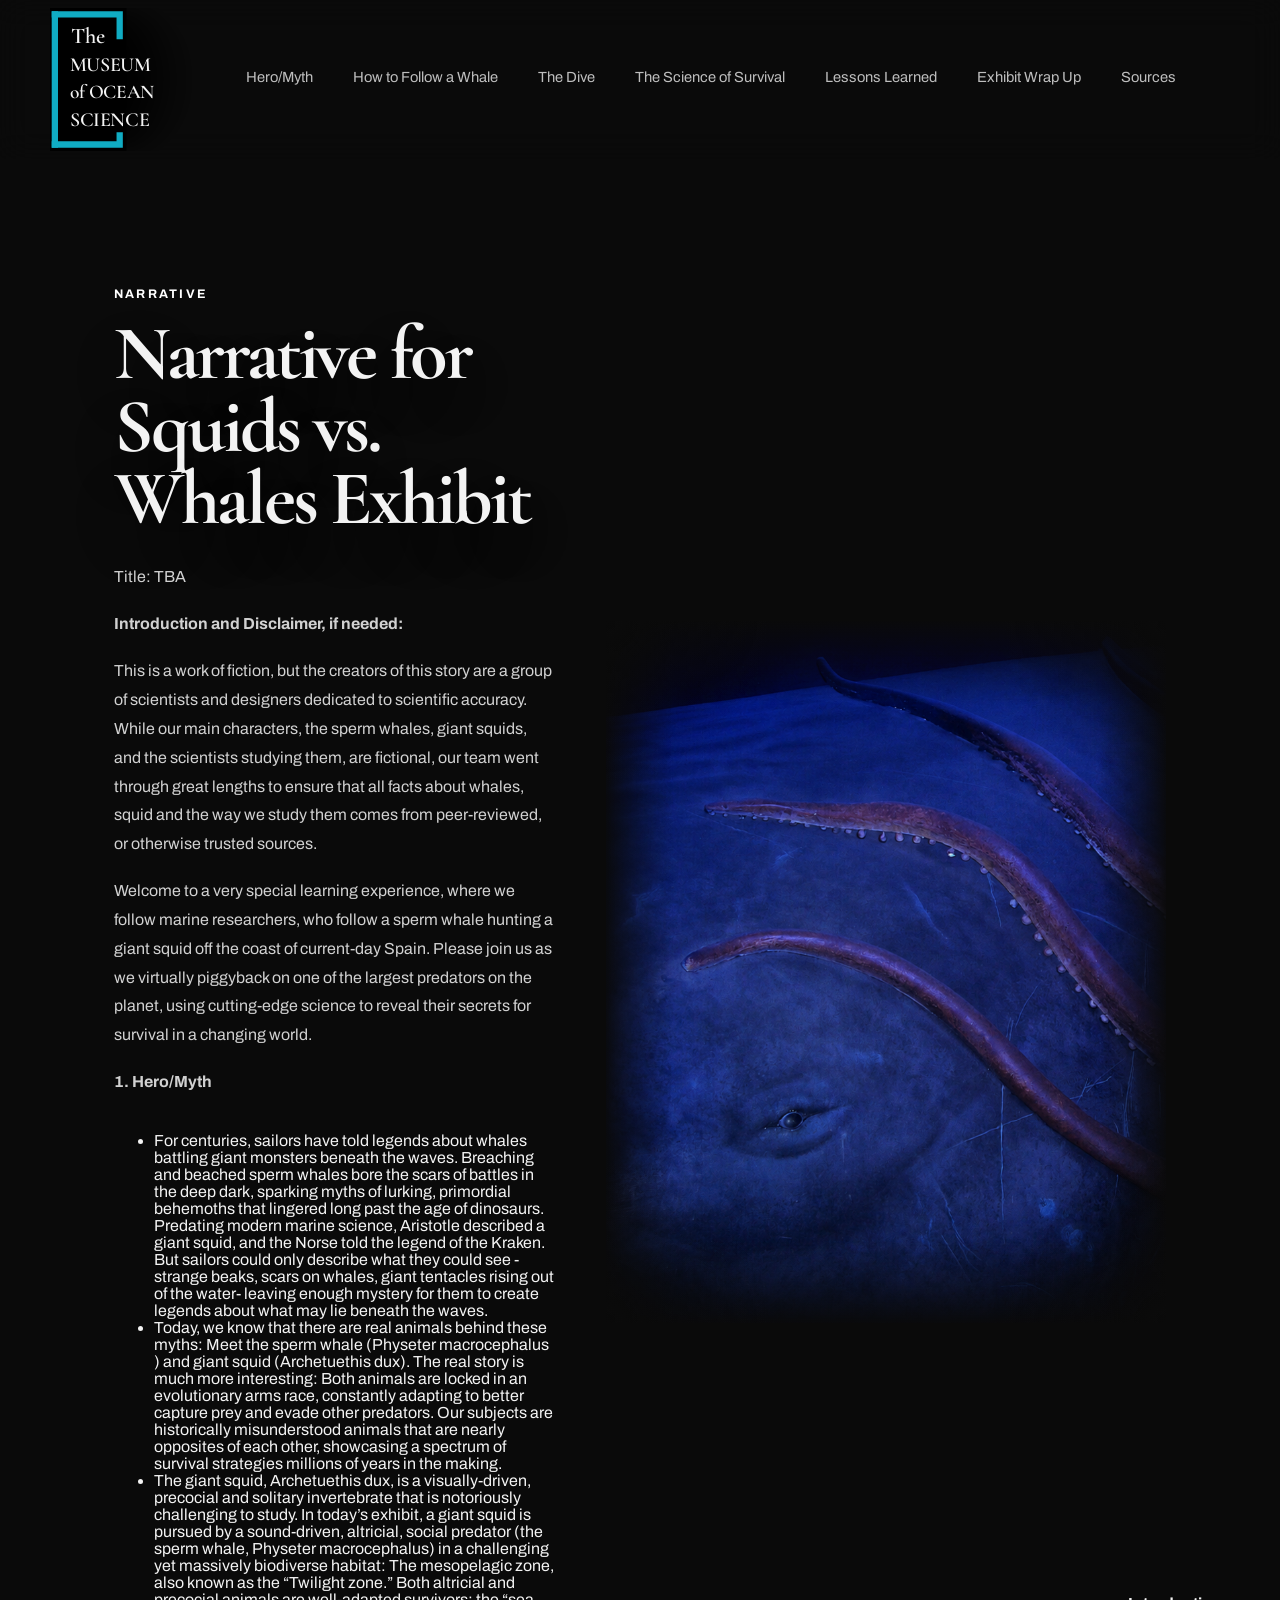
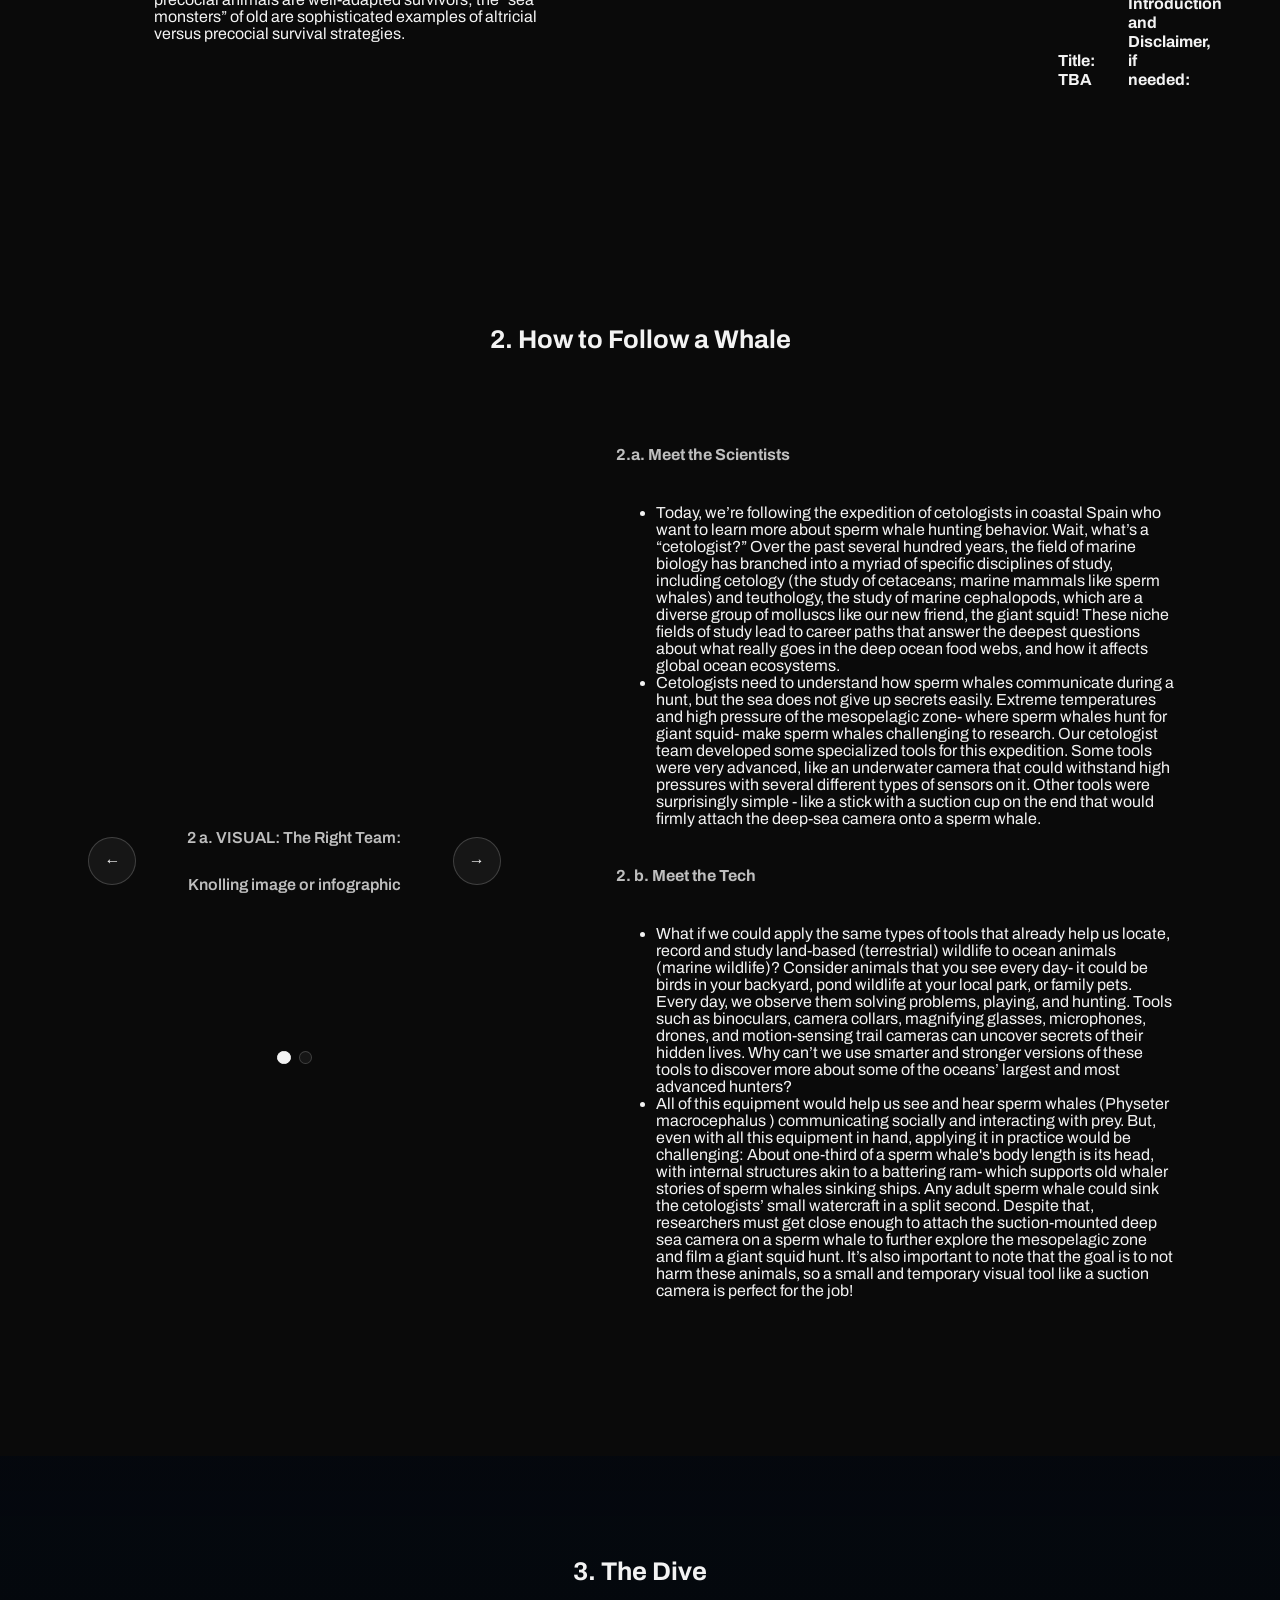
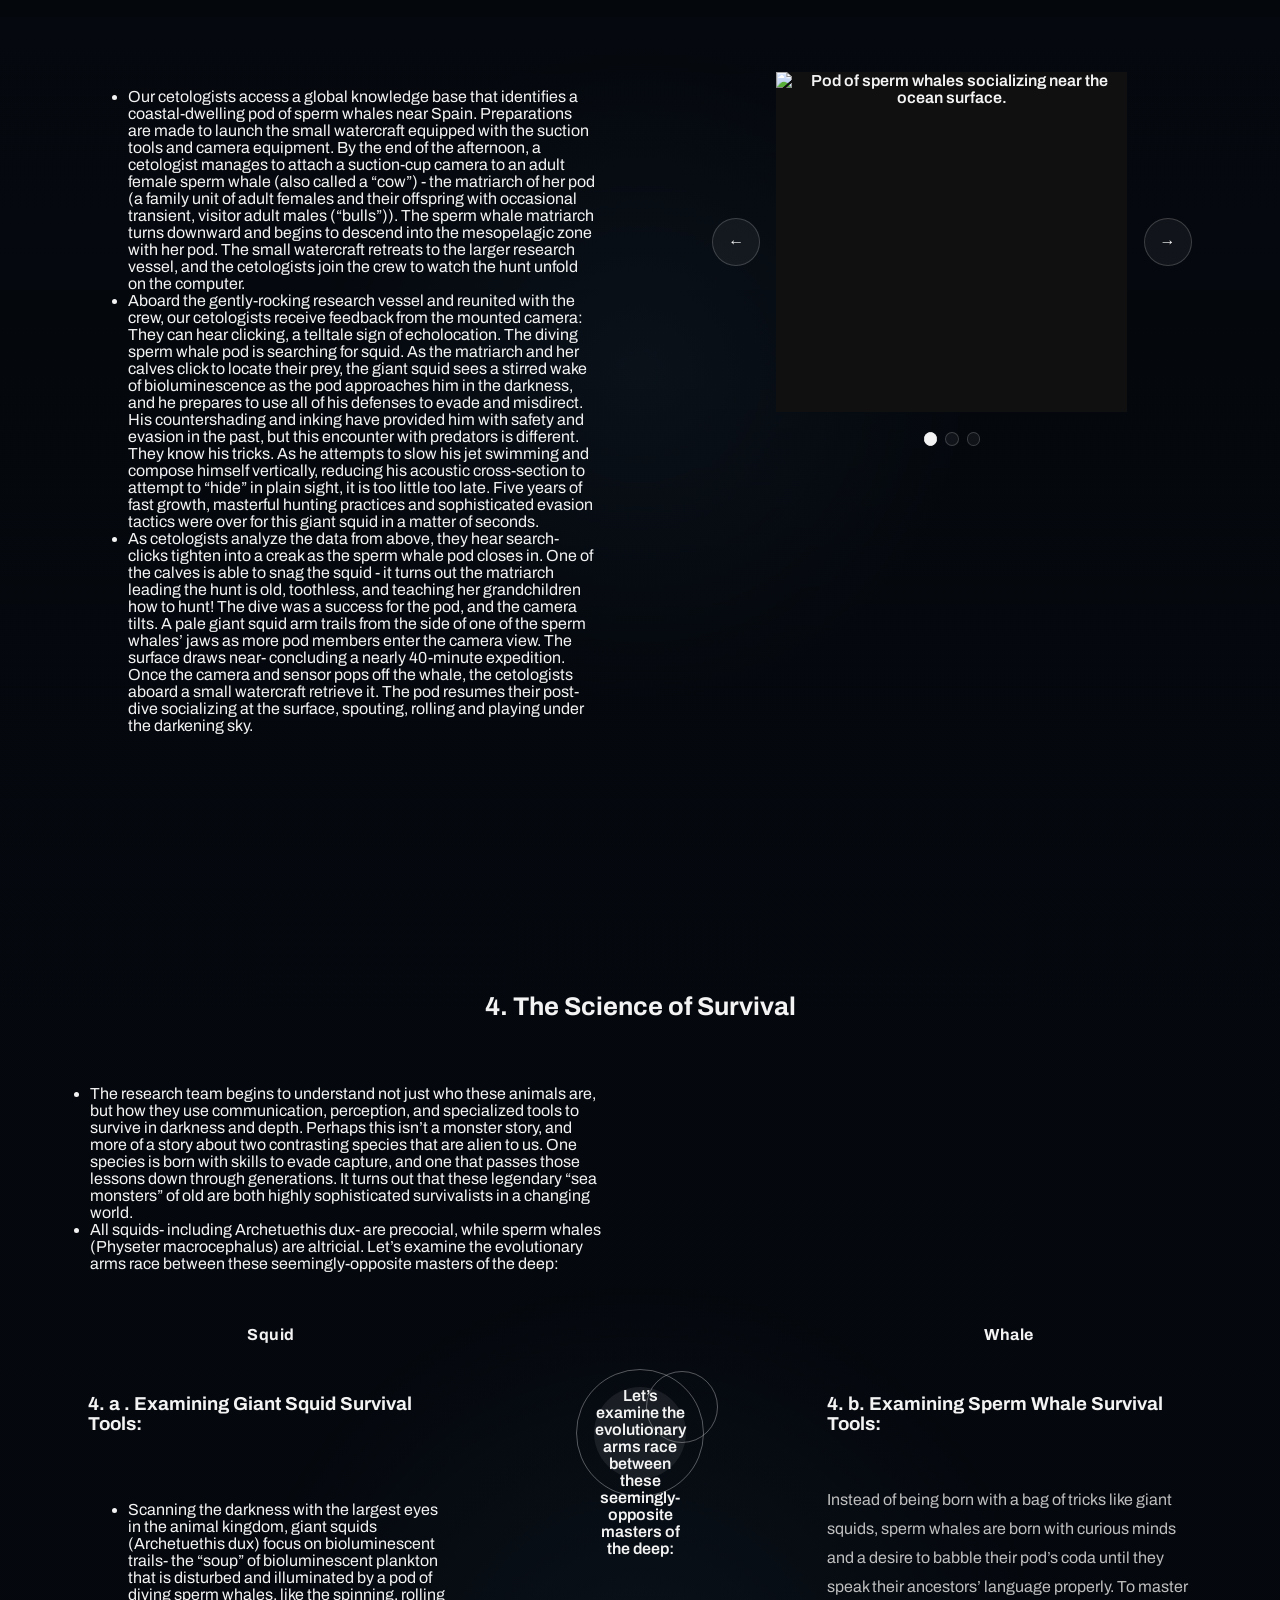
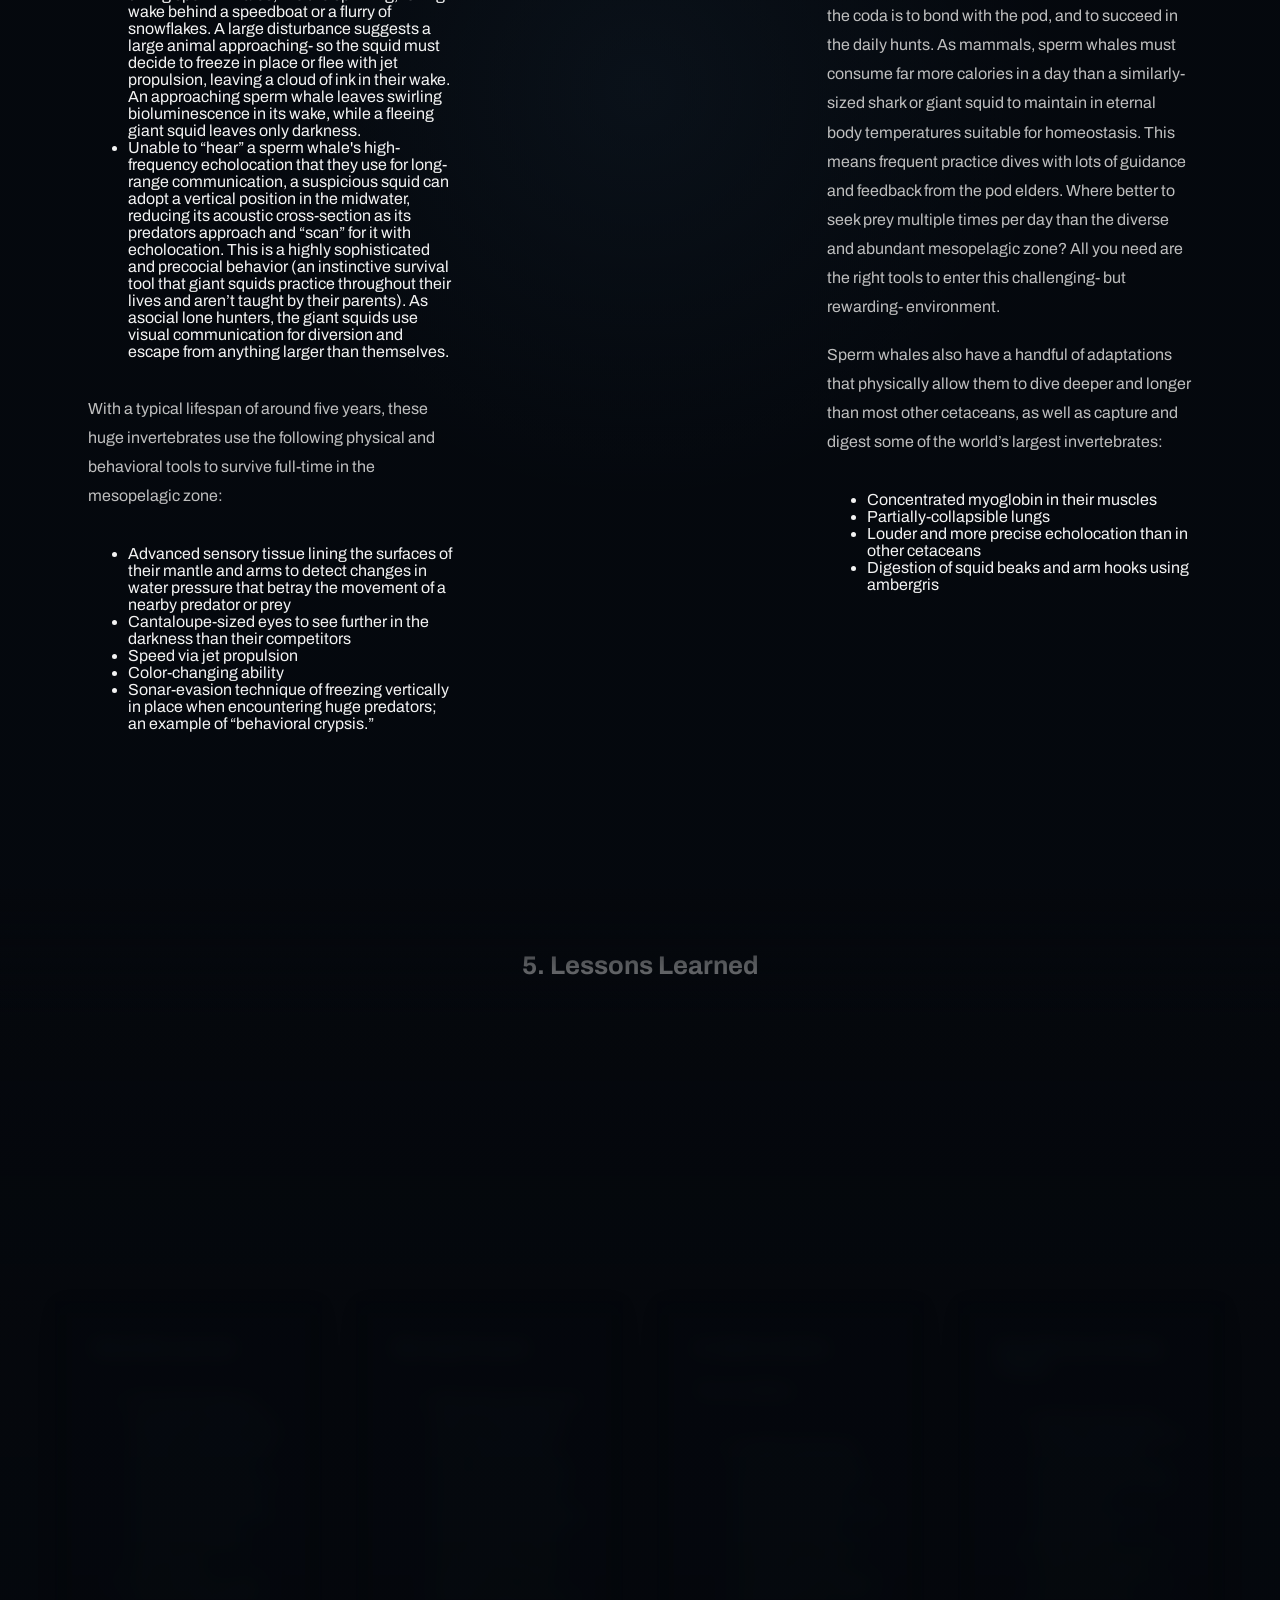
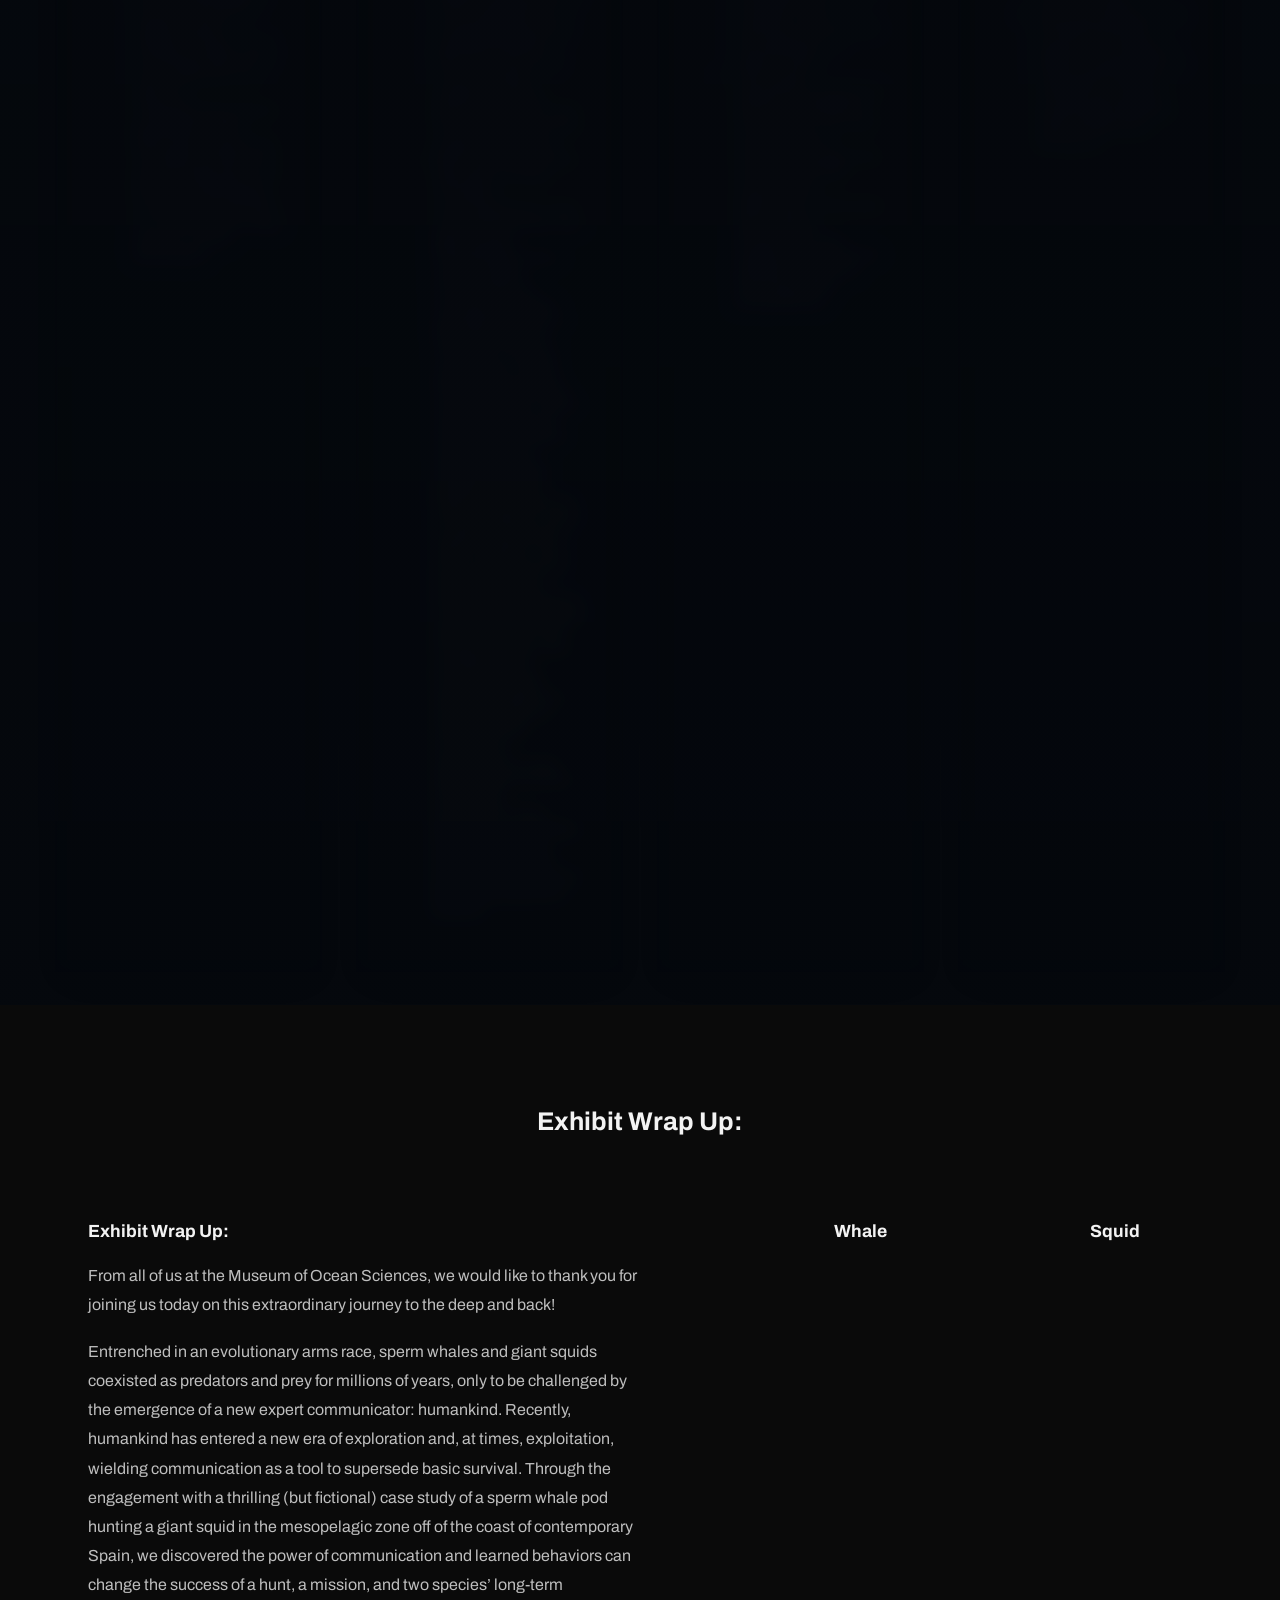
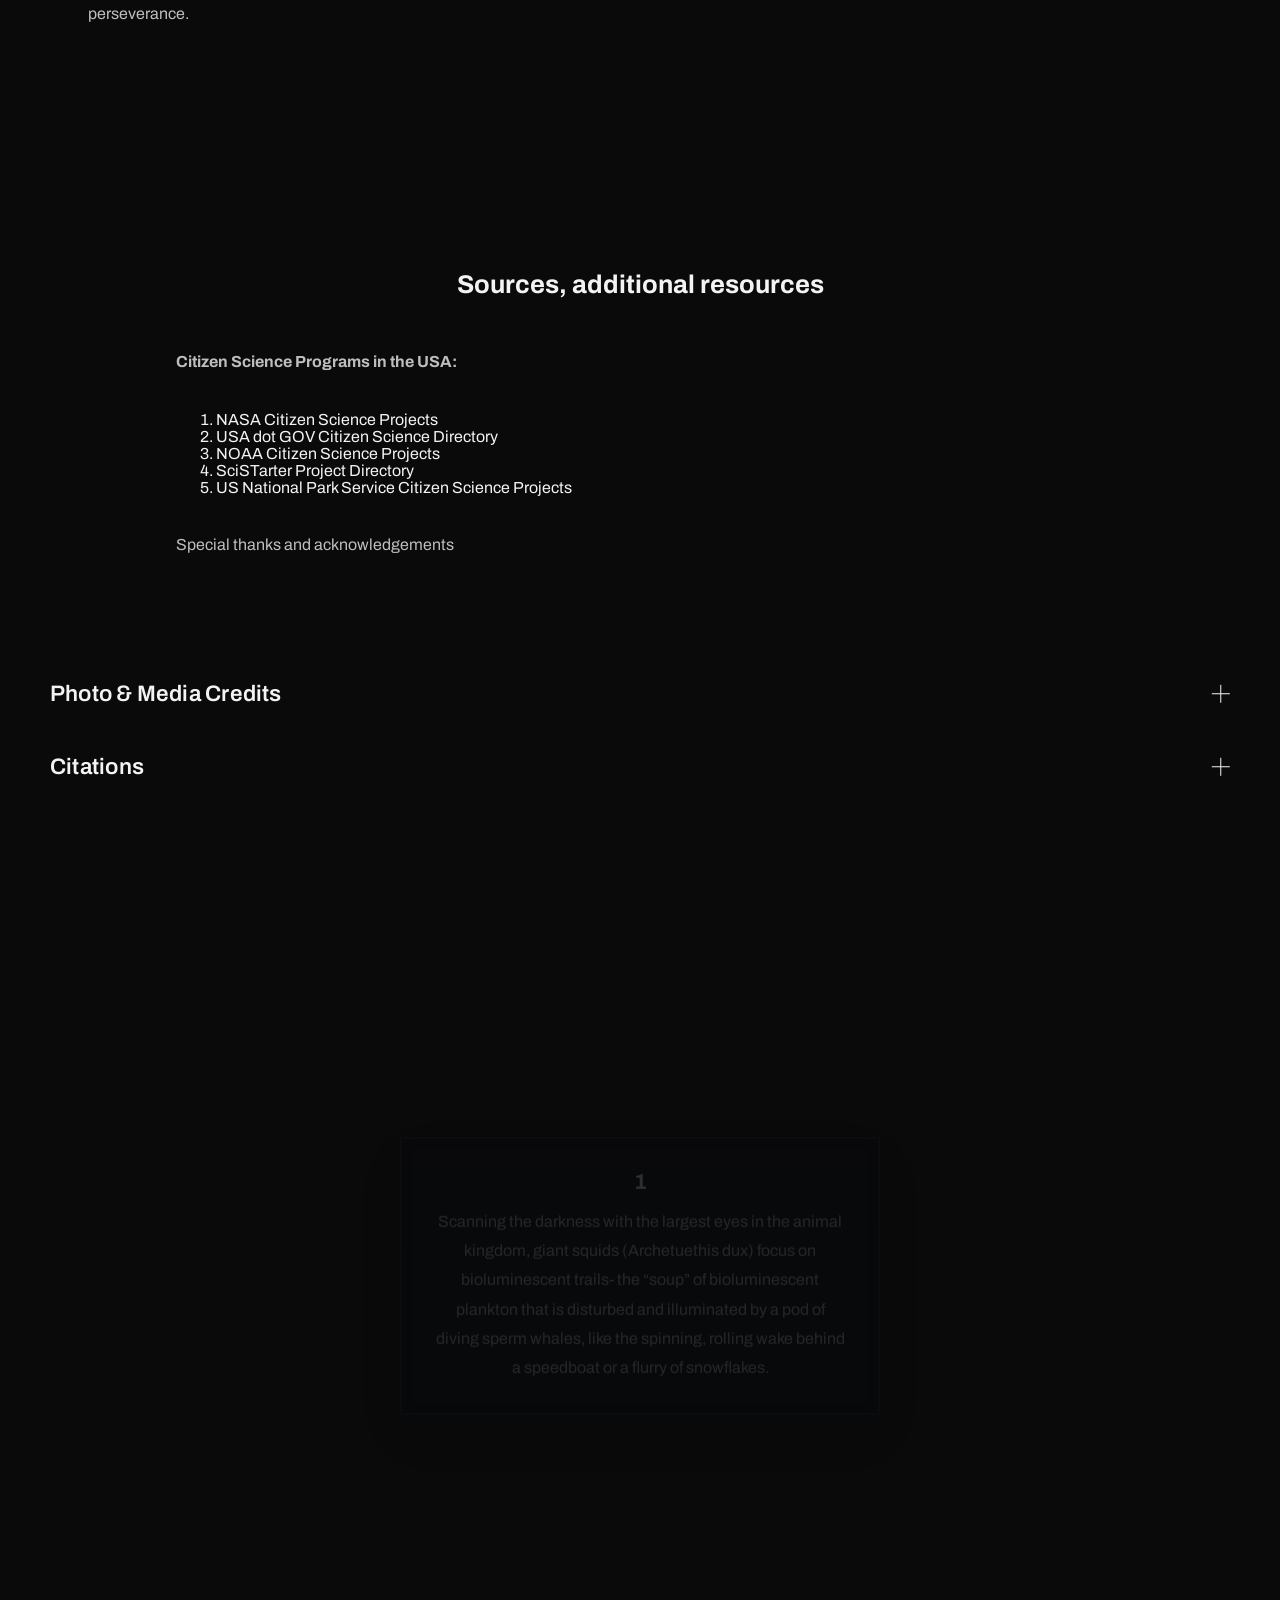
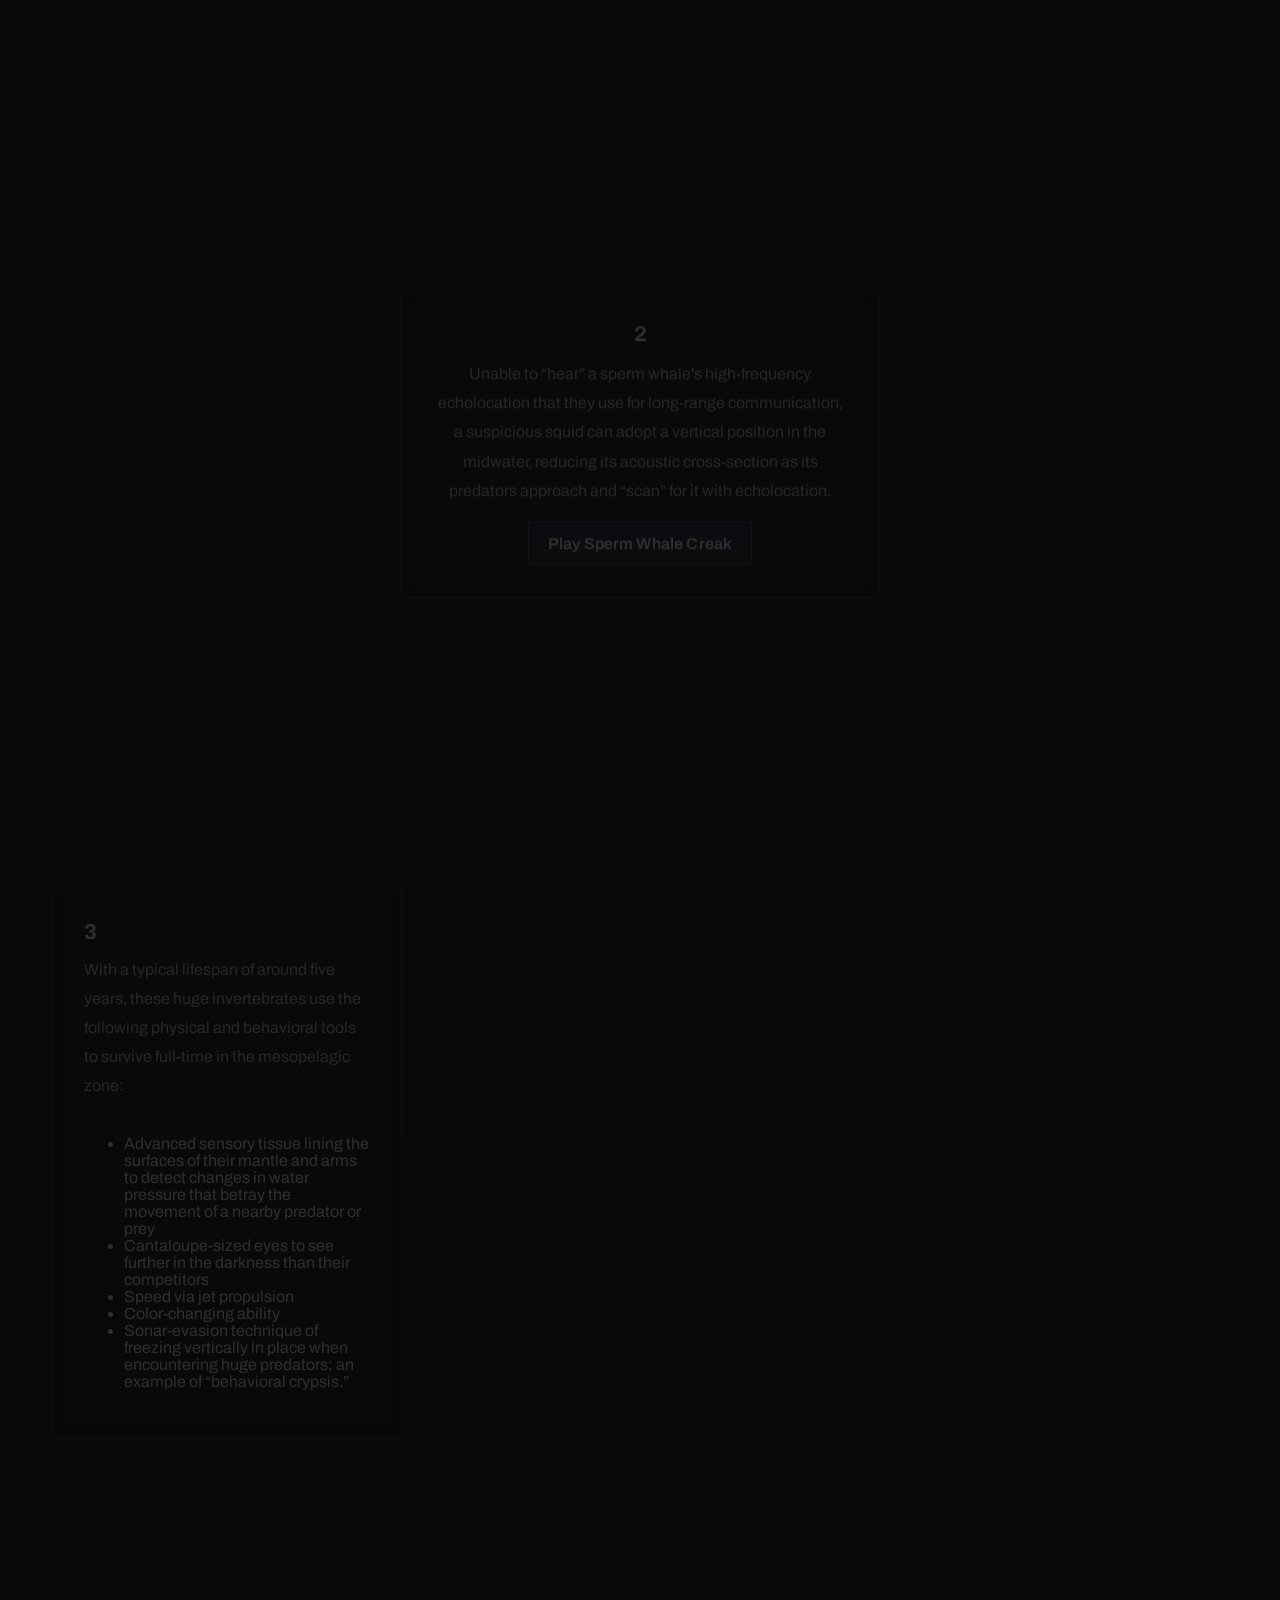
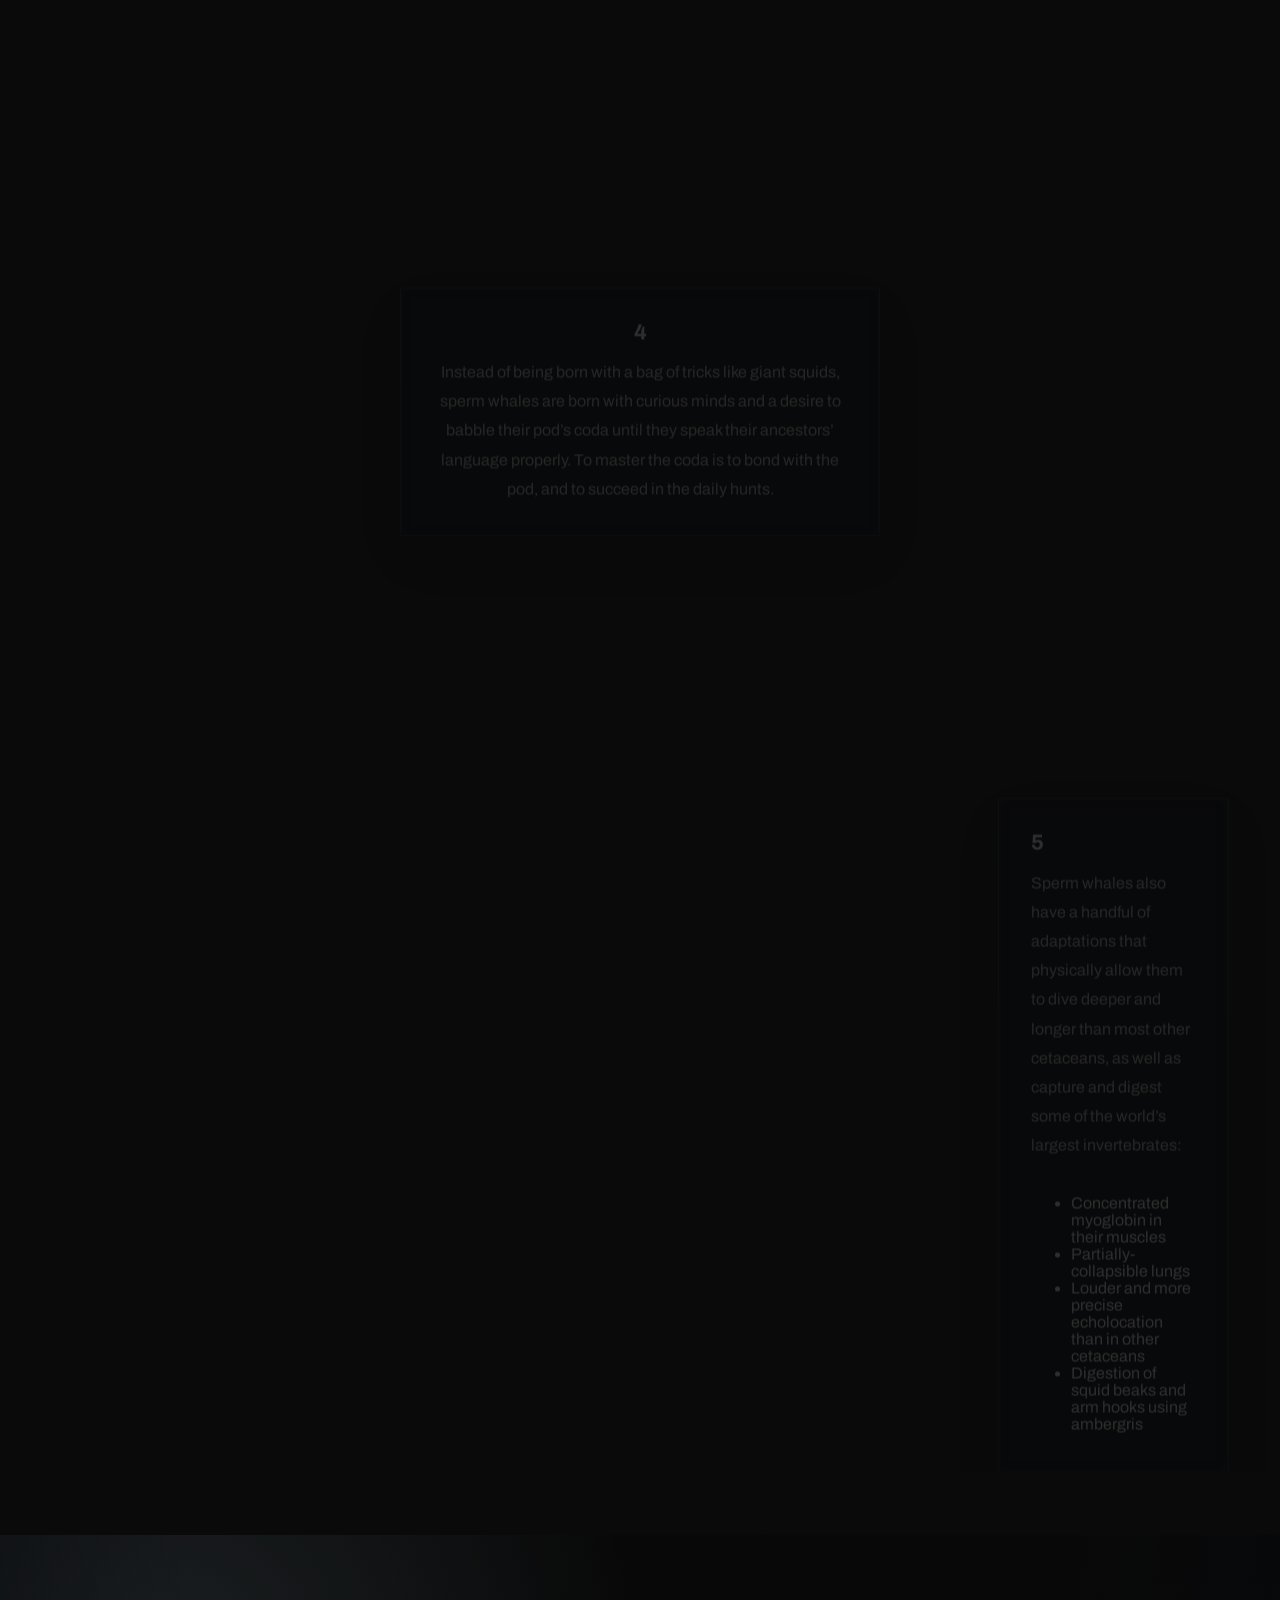
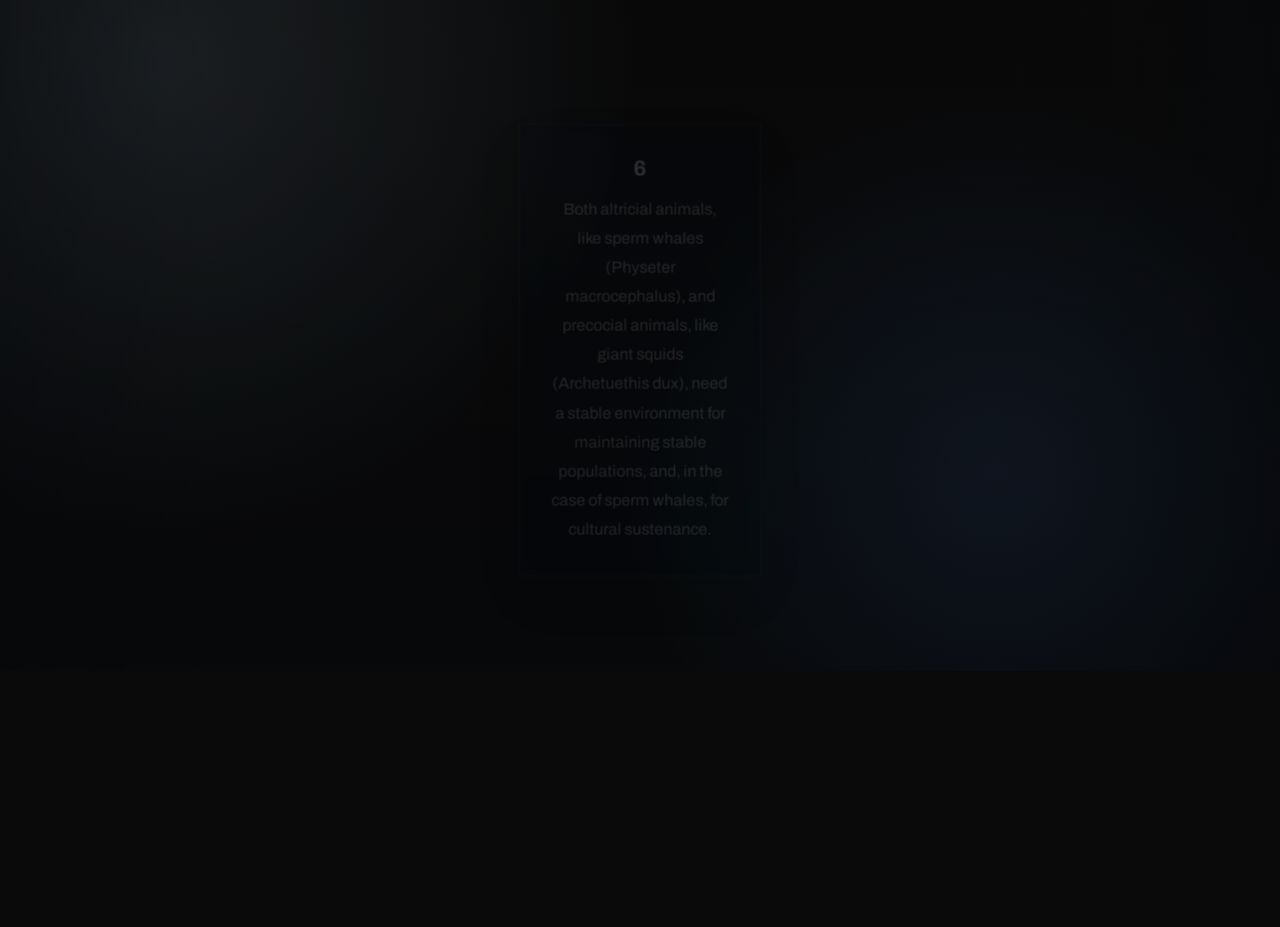
==== commit 21da5685: "Remove dive telemetry section" ====
--- a/index.html
+++ b/index.html
@@ -155,42 +155,6 @@
           <h2 id="beat-3-title">3. The Dive</h2>
         </div>
         <div class="wire-grid wire-grid--beat-3">
-          <div class="depth-rail" data-depth-rail aria-hidden="true">
-            <div class="depth-rail__panel">
-              <div class="depth-rail__head">
-                <span class="depth-rail__eyebrow">Dive Telemetry</span>
-                <span class="depth-rail__readout"><span data-depth-value>0</span> m</span>
-                <p class="depth-rail__note" data-depth-note>Surface glare. Full sunlight.</p>
-              </div>
-              <div class="depth-rail__stats">
-                <div class="depth-rail__stat depth-rail__stat--pressure">
-                  <div class="depth-rail__stat-head">
-                    <span class="depth-rail__label">Pressure</span>
-                    <strong class="depth-rail__value"><span data-pressure-value>1</span> atm</strong>
-                  </div>
-                  <span class="depth-rail__meter"><span data-pressure-bar></span></span>
-                </div>
-                <div class="depth-rail__stat depth-rail__stat--temperature">
-                  <div class="depth-rail__stat-head">
-                    <span class="depth-rail__label">Temperature</span>
-                    <strong class="depth-rail__value"><span data-temperature-value>18</span> C</strong>
-                  </div>
-                  <span class="depth-rail__meter"><span data-temperature-bar></span></span>
-                </div>
-                <div class="depth-rail__stat depth-rail__stat--light">
-                  <div class="depth-rail__stat-head">
-                    <span class="depth-rail__label">Light</span>
-                    <strong class="depth-rail__value"><span data-light-value>100</span>%</strong>
-                  </div>
-                  <span class="depth-rail__meter"><span data-light-bar></span></span>
-                </div>
-              </div>
-              <div class="depth-rail__caption">
-                <span class="species-tag species-tag--squid">Hunt telemetry</span>
-                <p>The deeper the whale drops, the darker, colder, and heavier the water becomes.</p>
-              </div>
-            </div>
-          </div>
           <div class="wire-copy-block">
             <div class="placeholder-copy">
               <ul>
--- a/styles.css
+++ b/styles.css
@@ -316,7 +316,7 @@
 }
 
 .wire-grid--beat-3 {
-  grid-template-columns: minmax(230px, 280px) minmax(0, 1fr) minmax(300px, 0.95fr);
+  grid-template-columns: minmax(0, 1fr) minmax(300px, 0.95fr);
   align-items: start;
 }
 
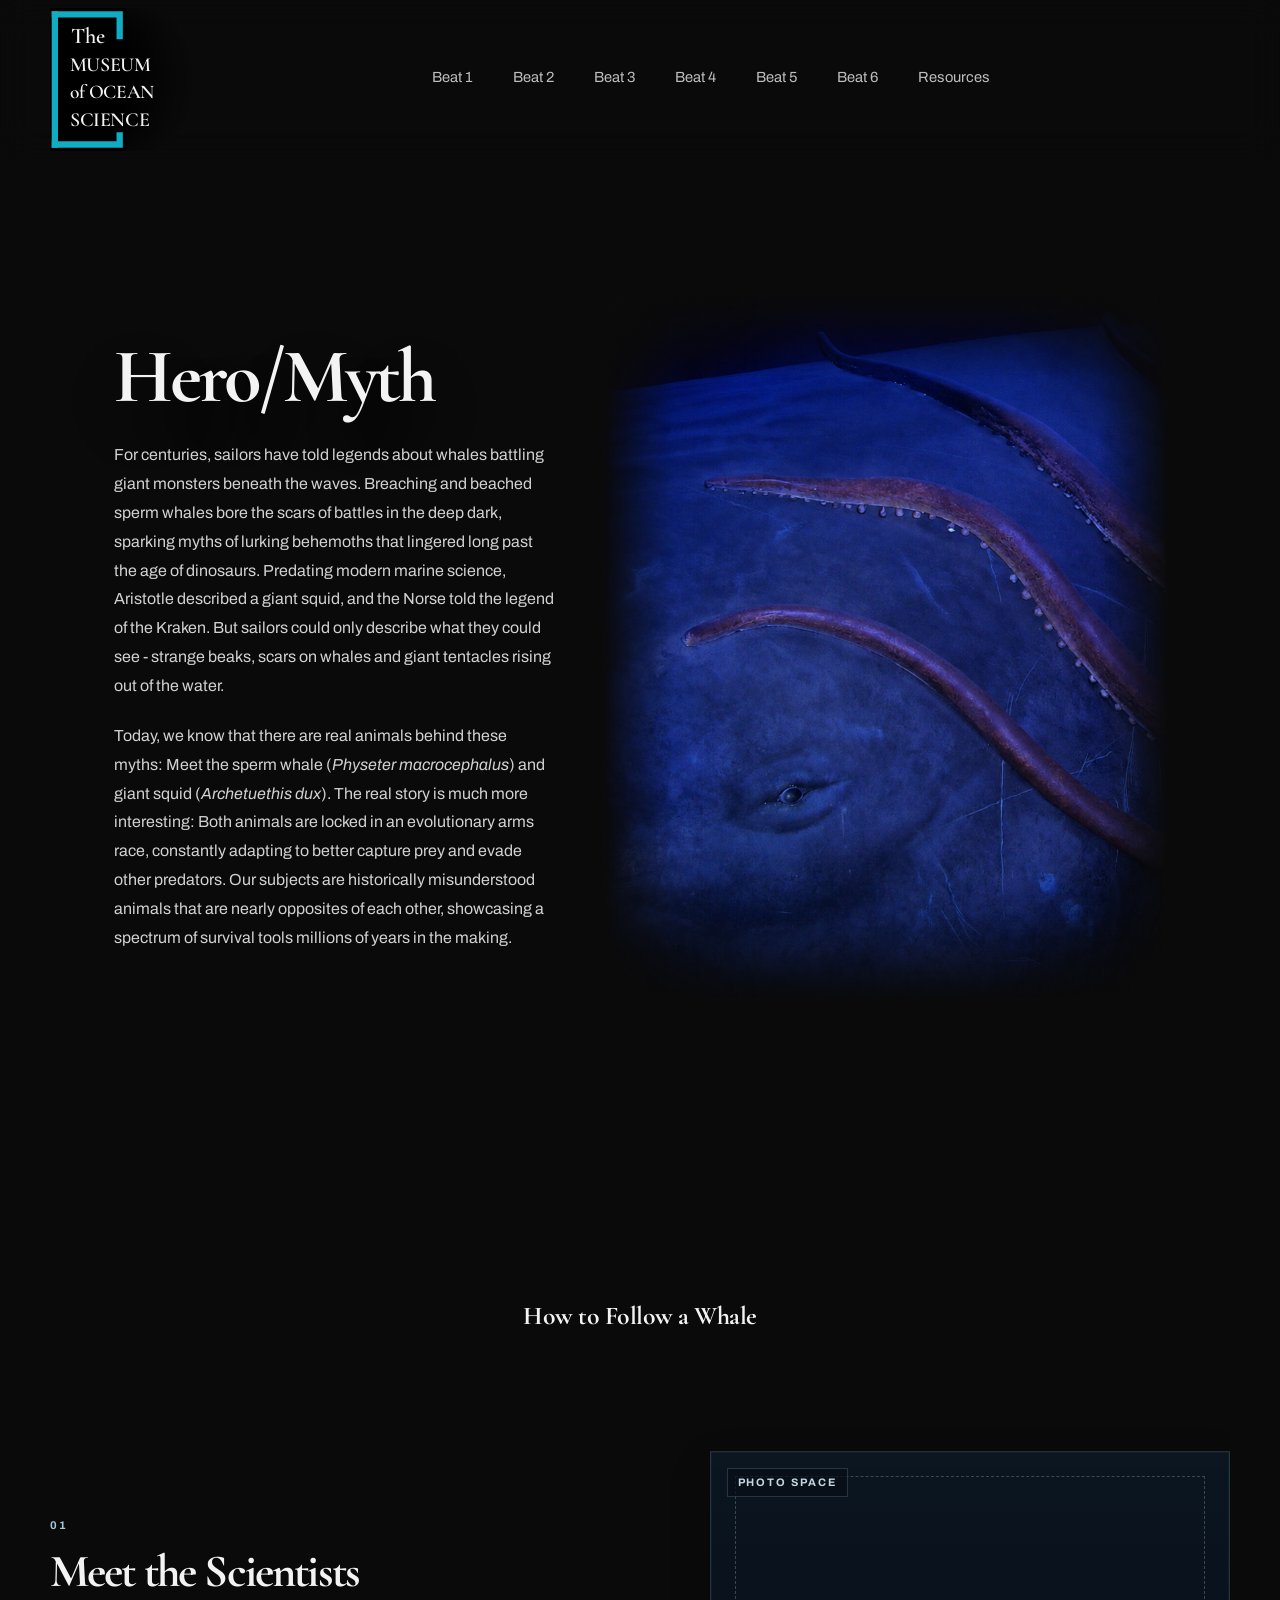
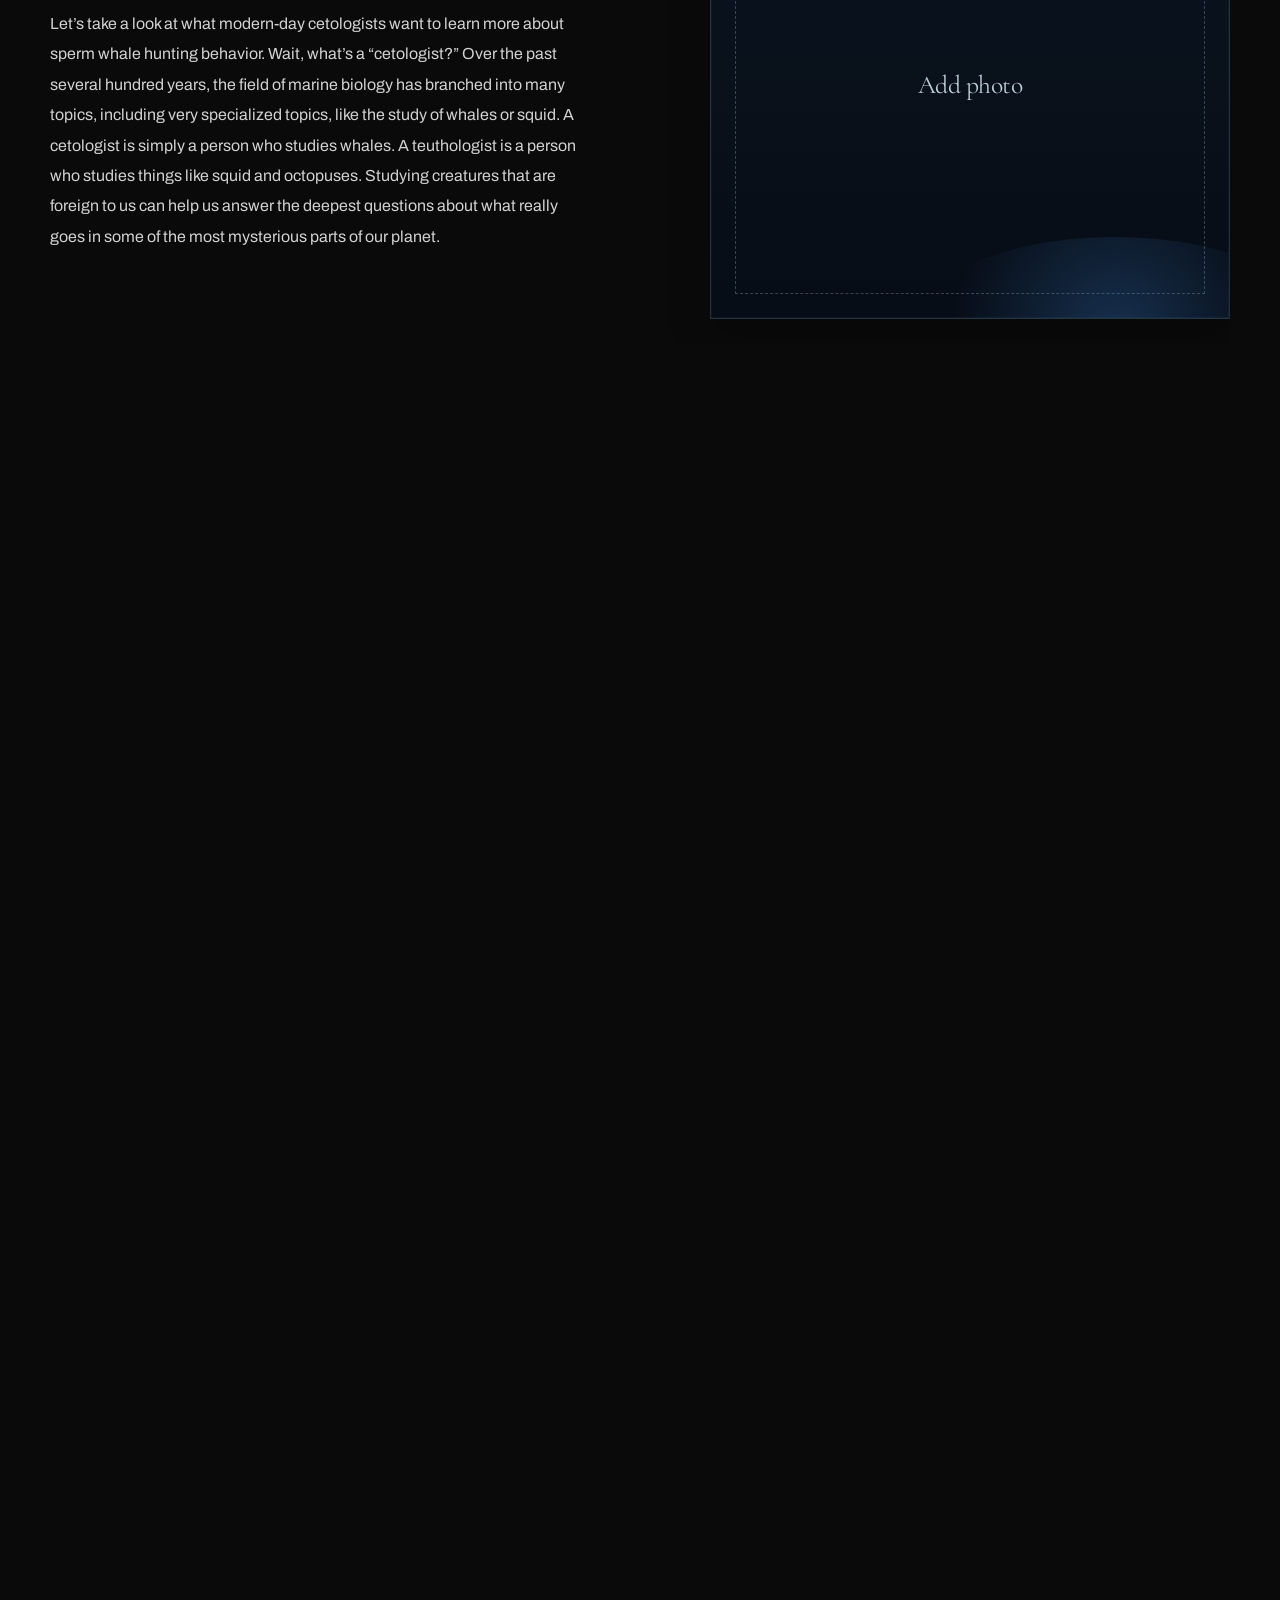
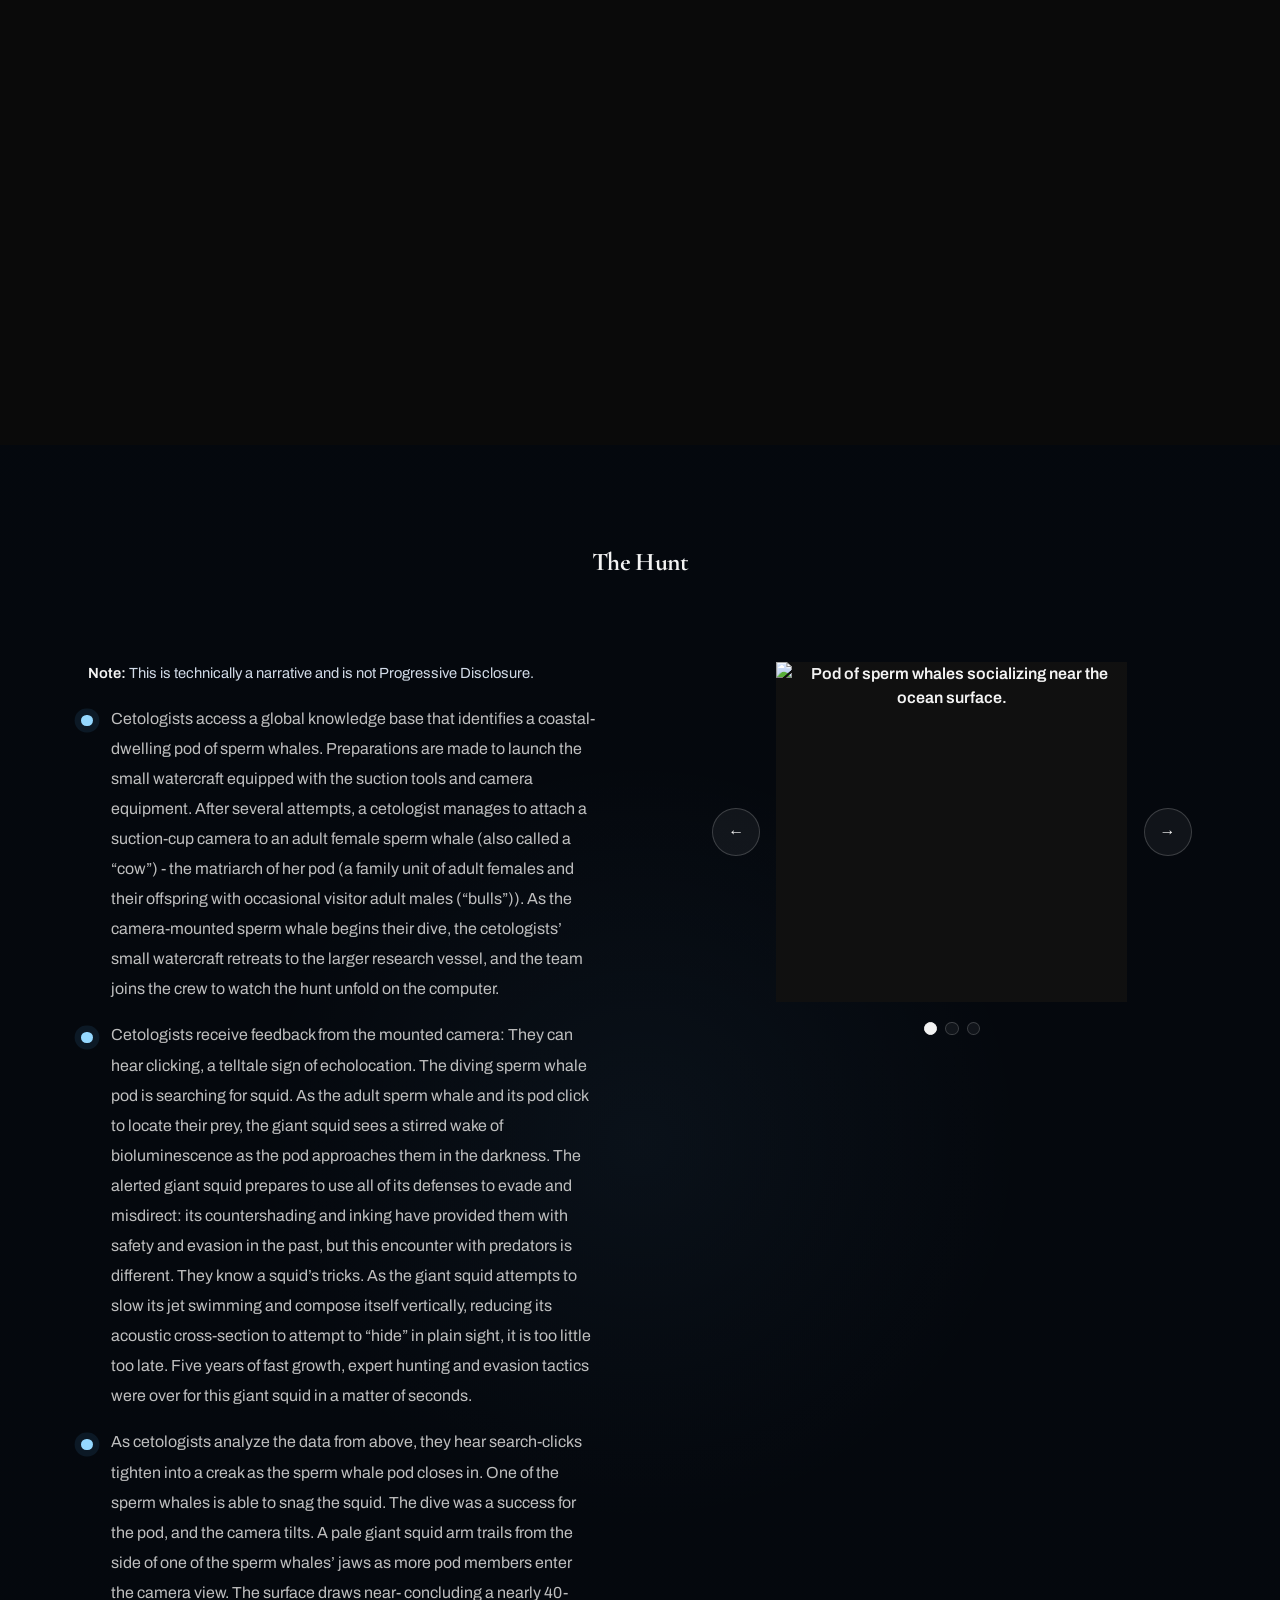
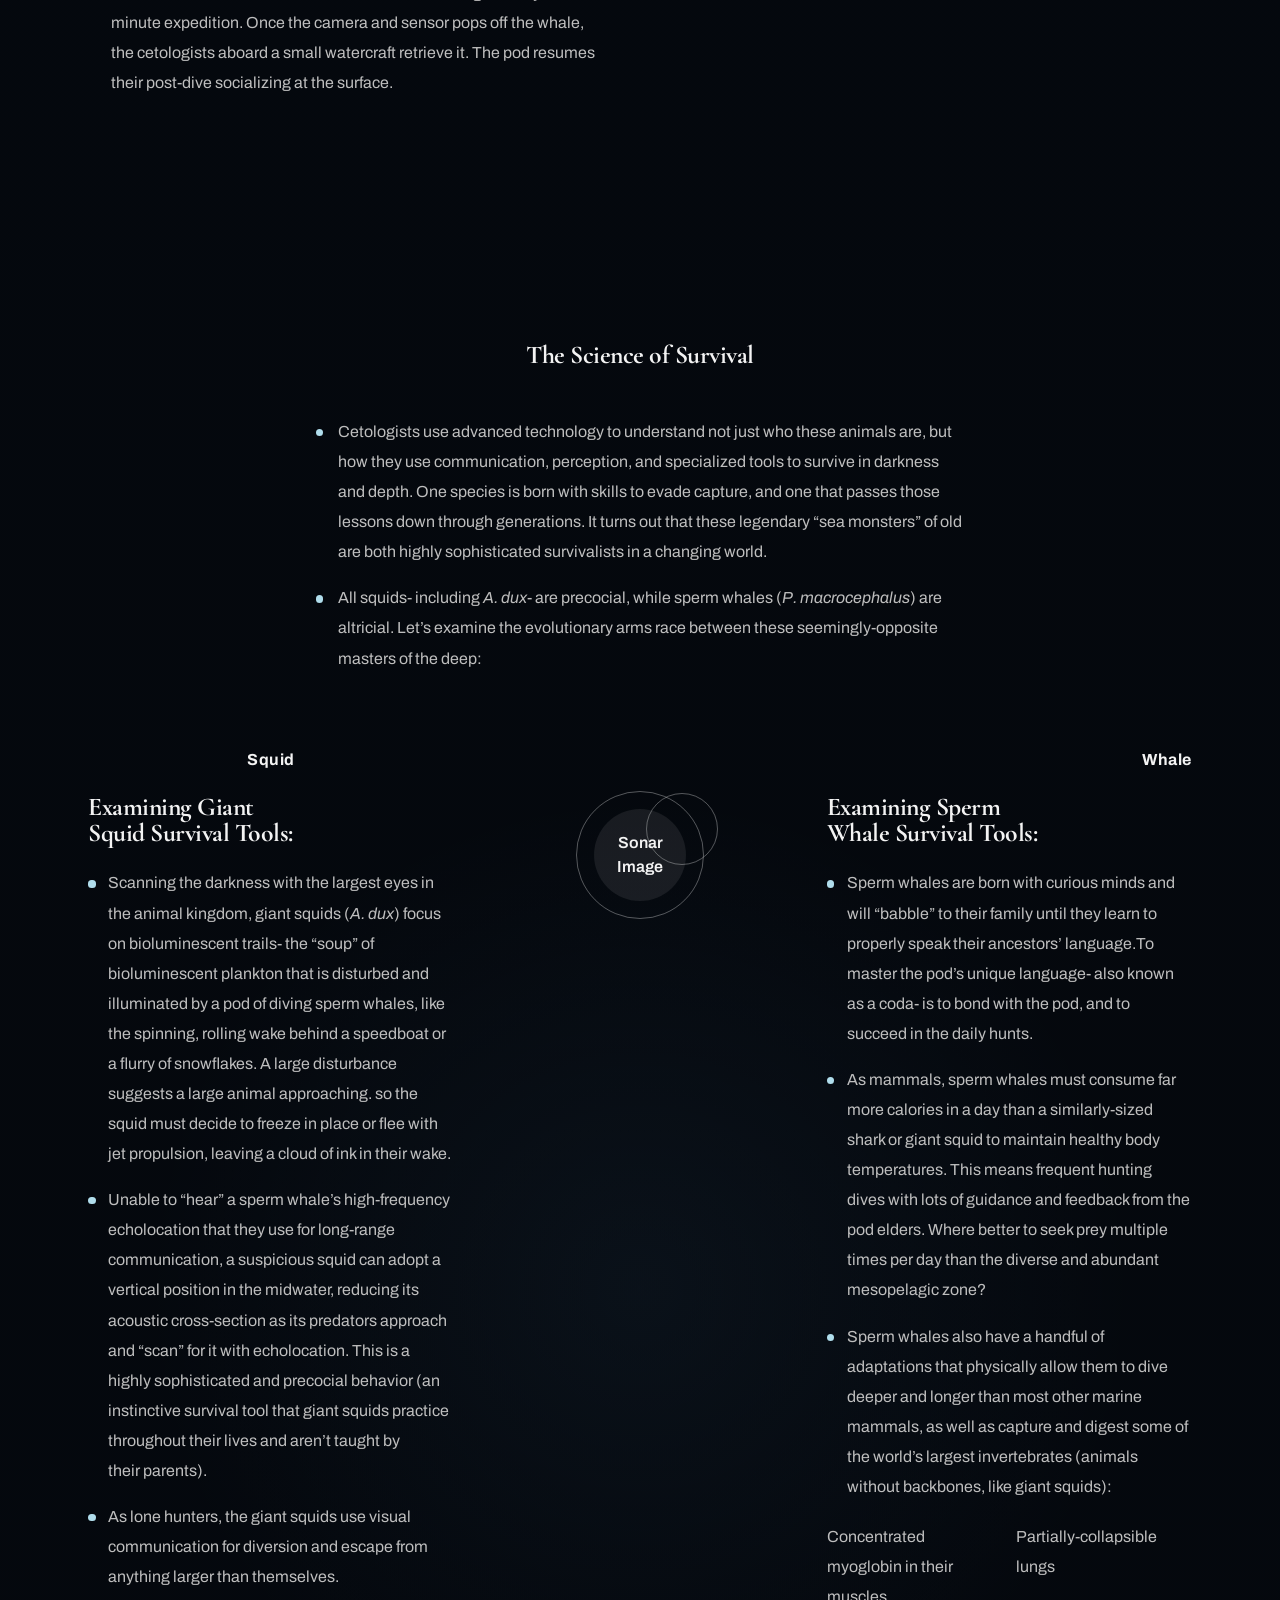
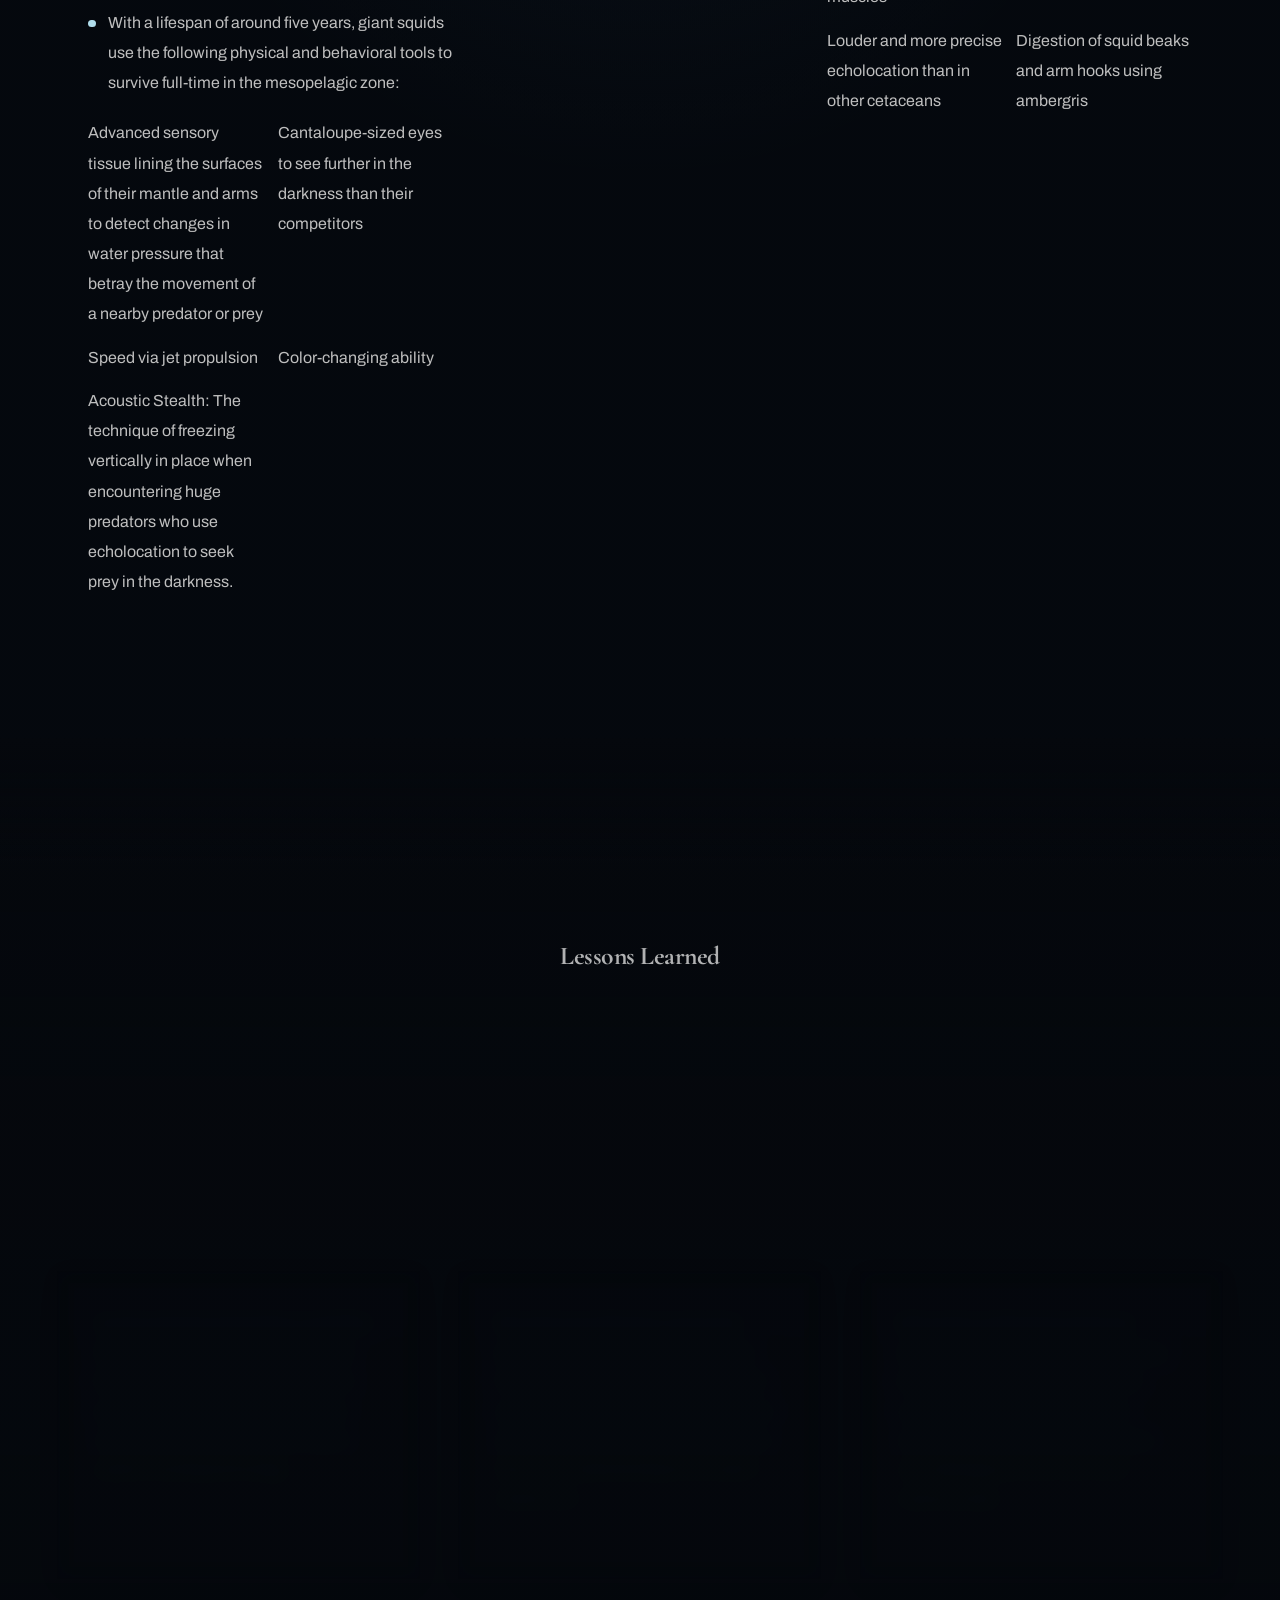
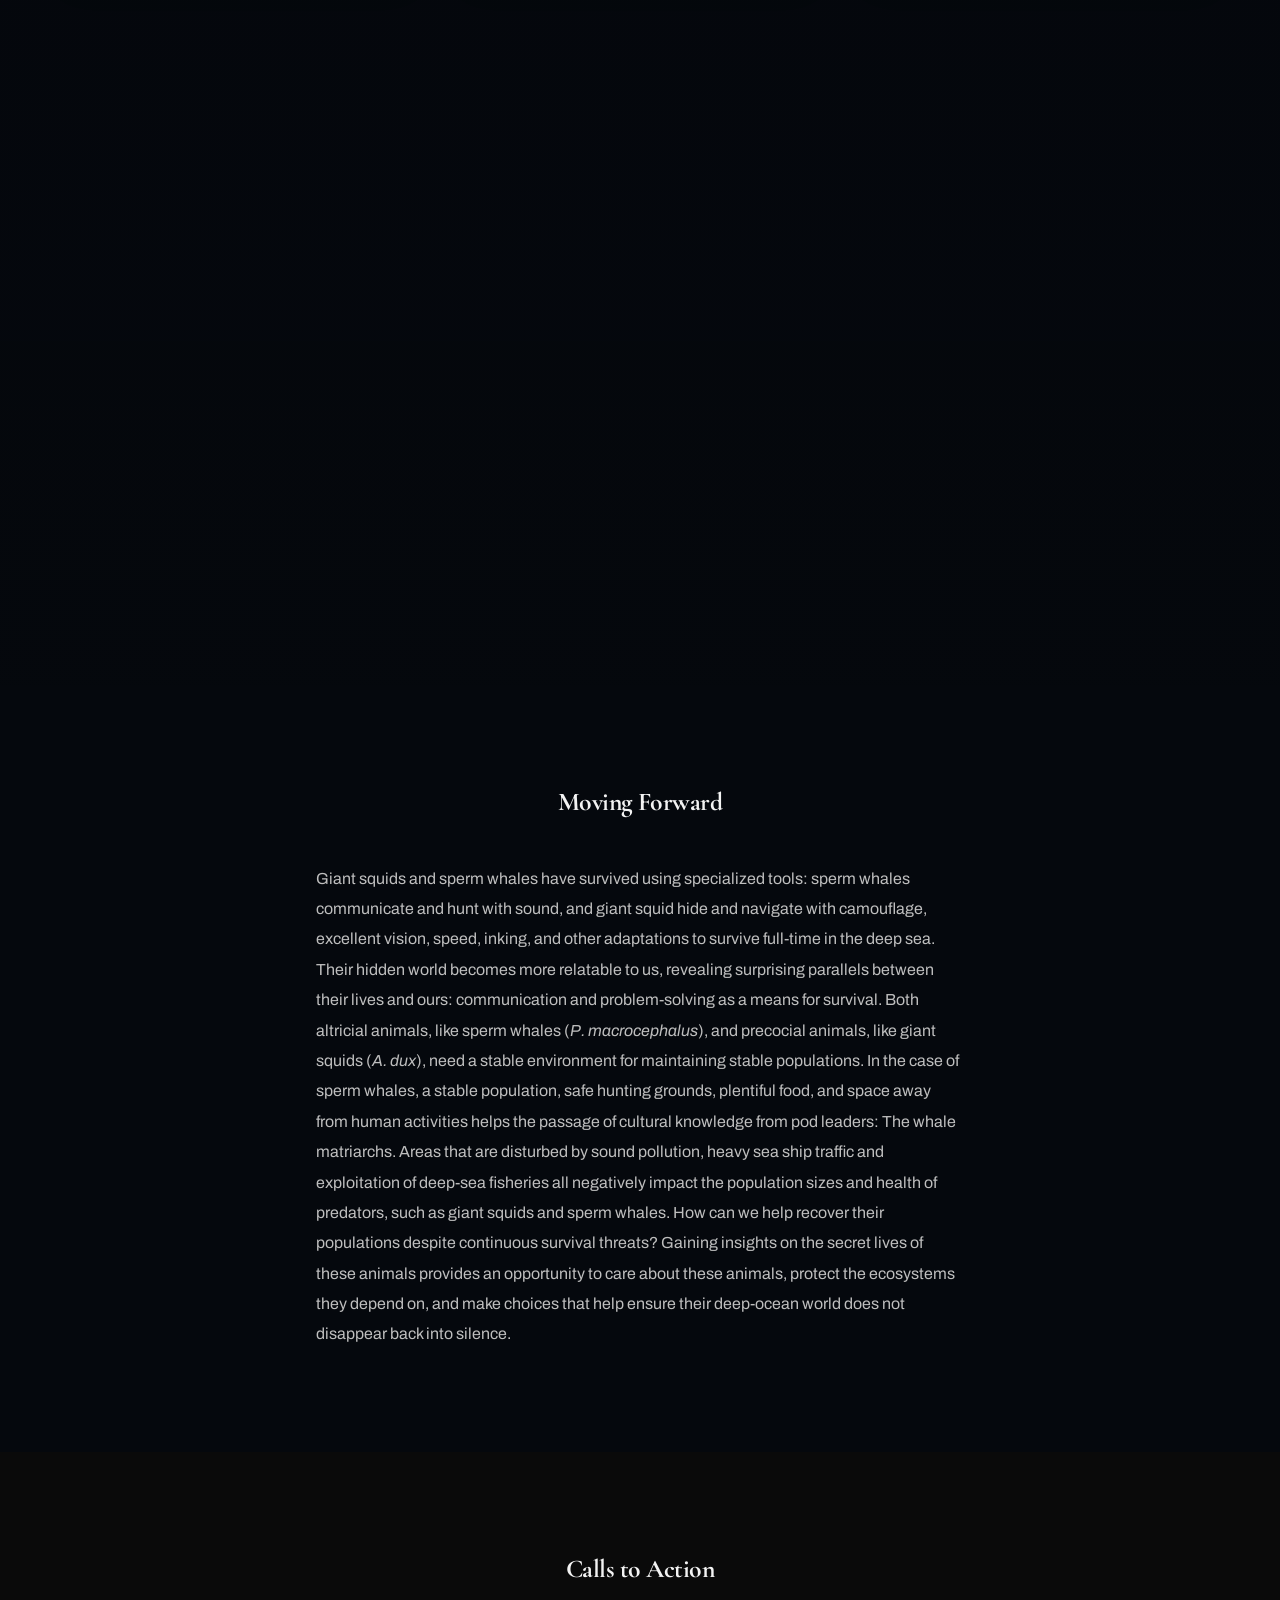
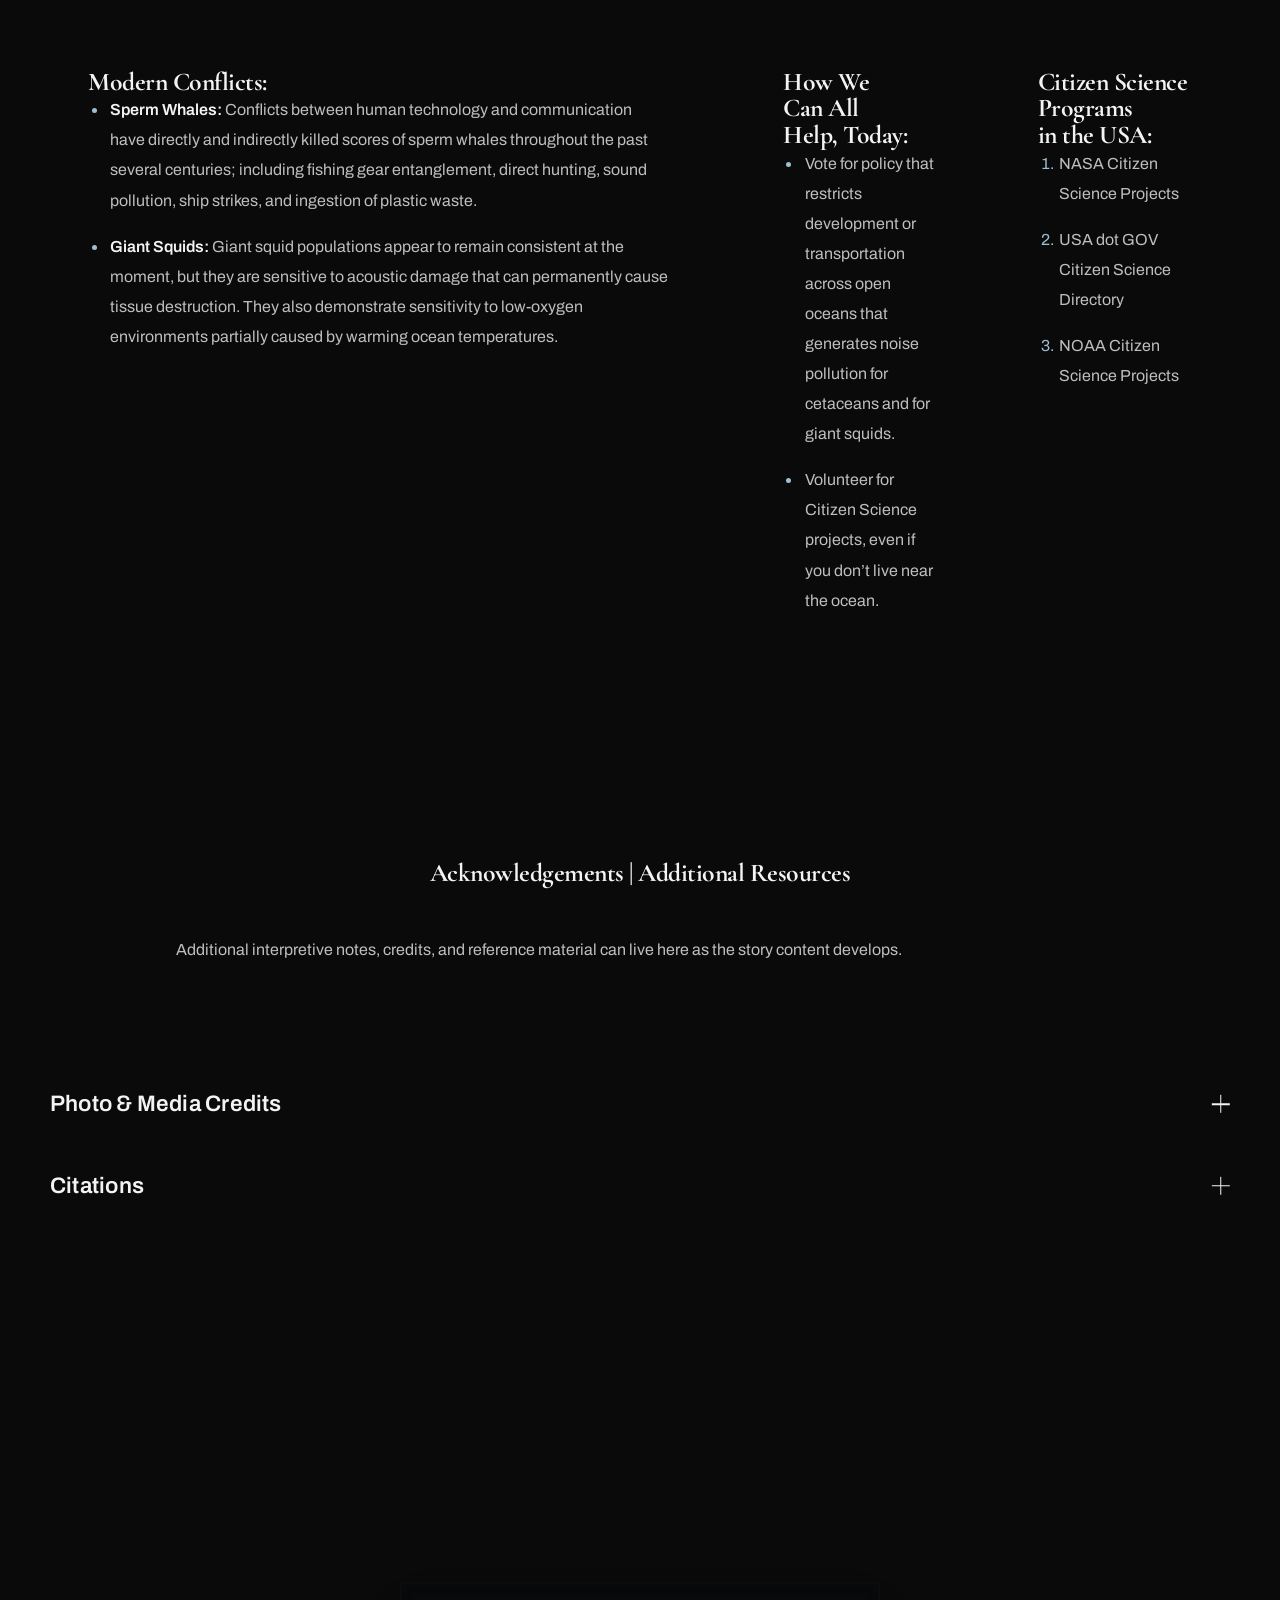
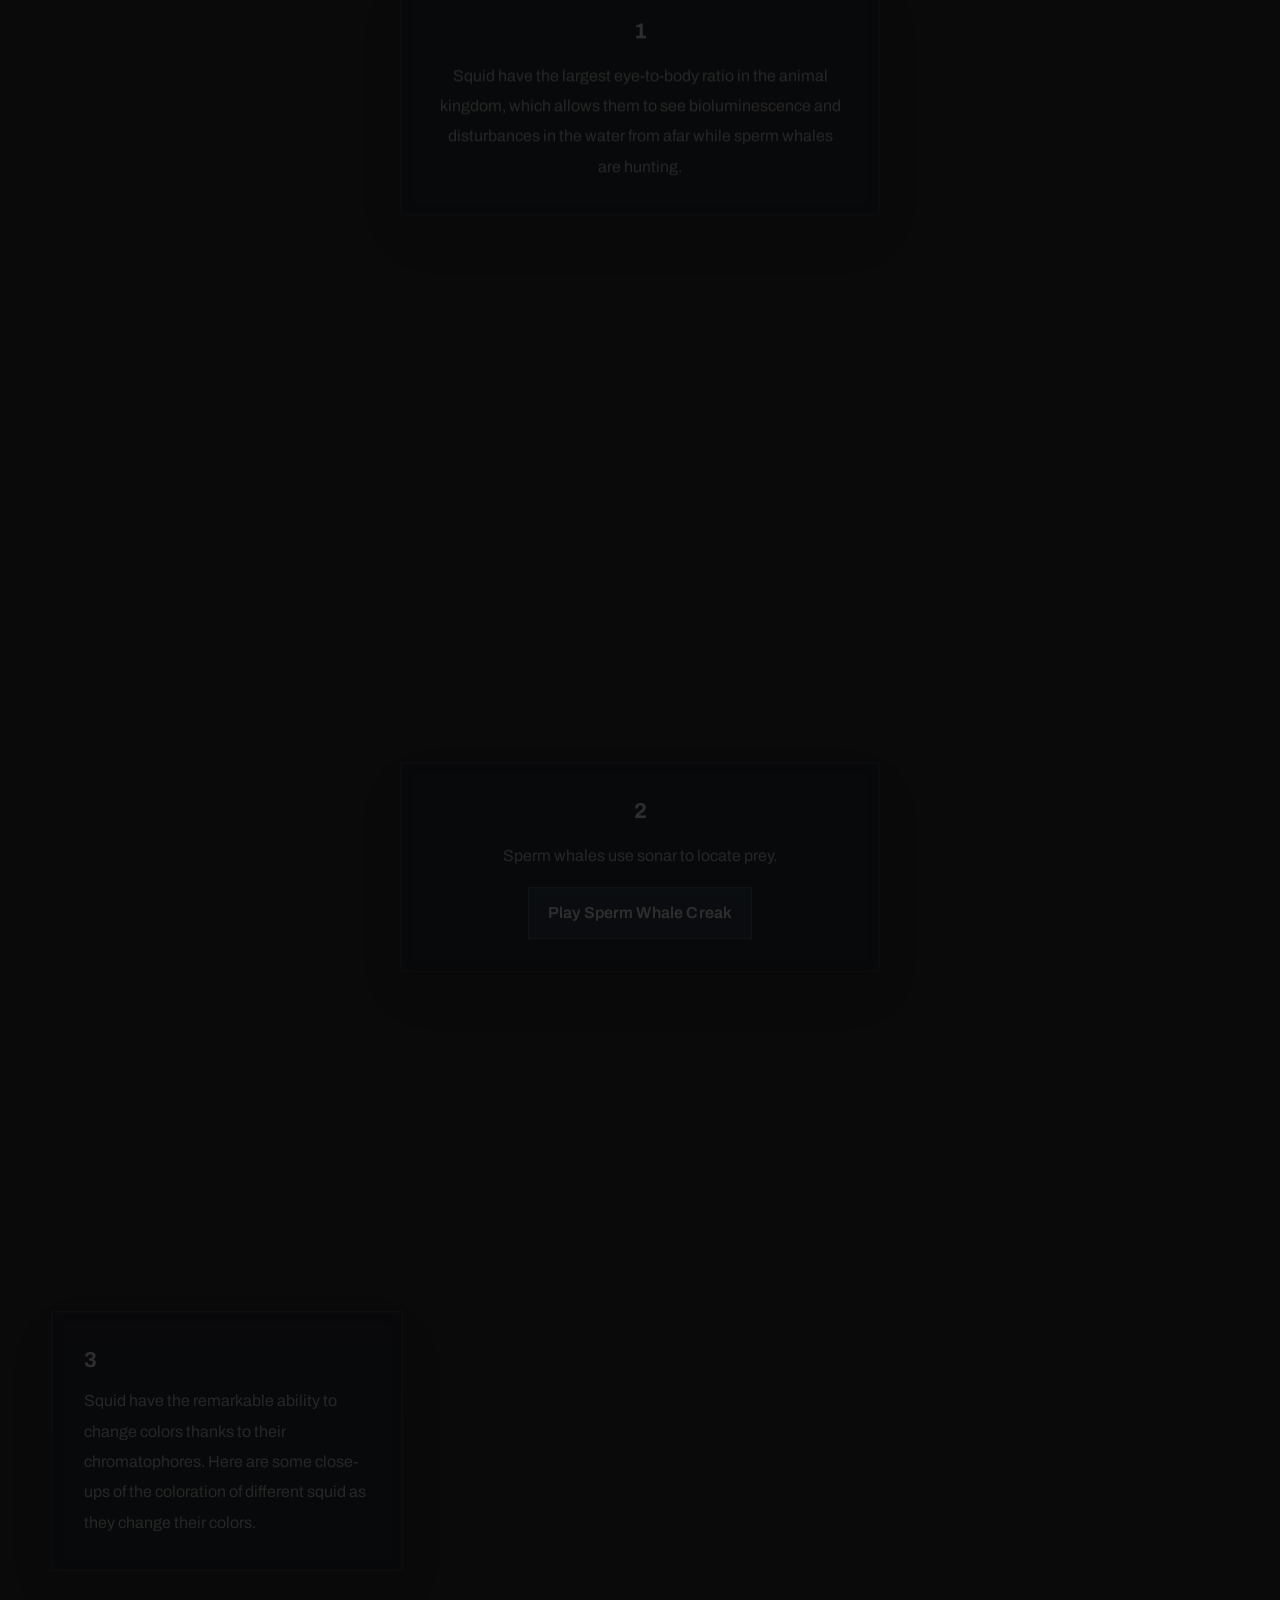
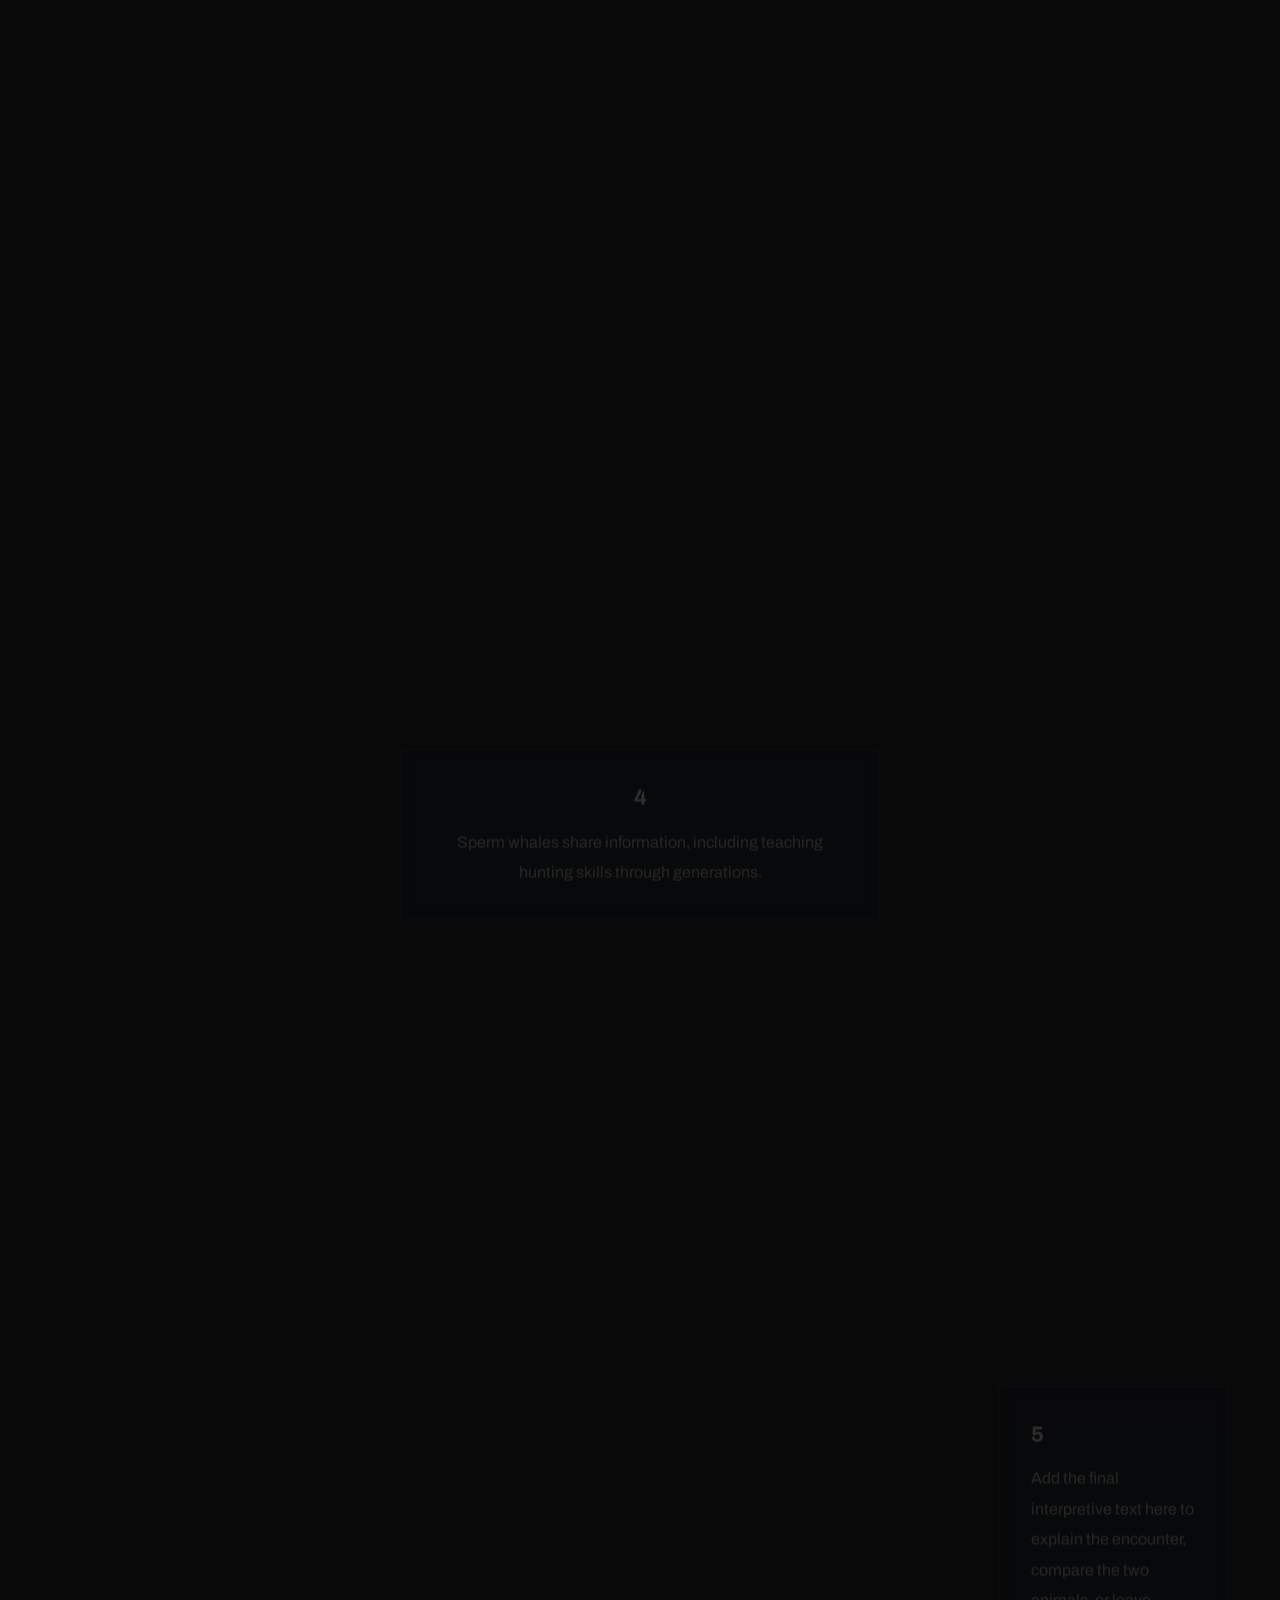
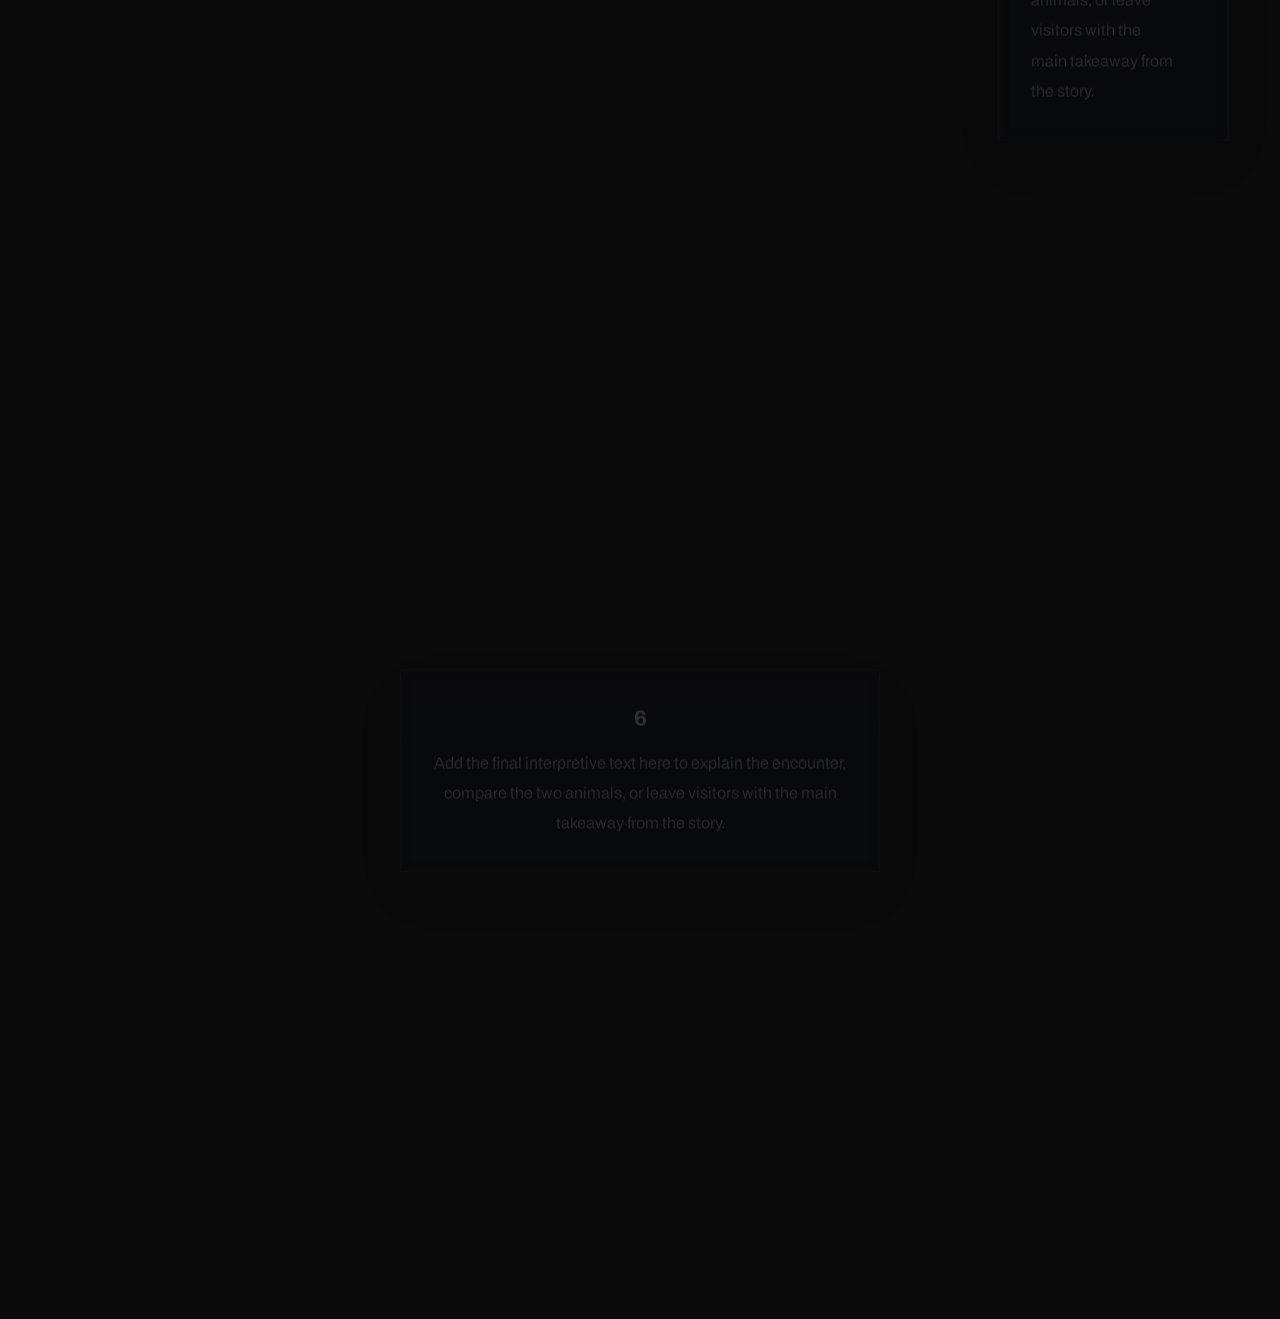
==== commit 19cf8b14: "refine exhibit copy and beat 2 flow" ====
--- a/index.html
+++ b/index.html
@@ -3,7 +3,7 @@
 <head>
   <meta charset="UTF-8">
   <meta name="viewport" content="width=device-width, initial-scale=1.0">
-  <title>Squids vs. Whales | Museum of Ocean Science</title>
+  <title>Squid vs Whale Wireframe</title>
   <link rel="preconnect" href="https://fonts.googleapis.com">
   <link rel="preconnect" href="https://fonts.gstatic.com" crossorigin>
   <link href="https://fonts.googleapis.com/css2?family=Archivo:wght@400;500;600;700&family=Cormorant+Garamond:wght@600;700&display=swap" rel="stylesheet">
@@ -44,13 +44,13 @@
         <span></span>
       </button>
       <nav class="site-nav" id="site-nav" aria-label="Primary">
-        <a href="#beat-1">Hero/Myth</a>
-        <a href="#beat-2">How to Follow a Whale</a>
-        <a href="#beat-3">The Dive</a>
-        <a href="#beat-4">The Science of Survival</a>
-        <a href="#beat-5">Lessons Learned</a>
-        <a href="#beat-6">Exhibit Wrap Up</a>
-        <a href="#resources">Sources</a>
+        <a href="#beat-1">Beat 1</a>
+        <a href="#beat-2">Beat 2</a>
+        <a href="#beat-3">Beat 3</a>
+        <a href="#beat-4">Beat 4</a>
+        <a href="#beat-5">Beat 5</a>
+        <a href="#beat-6">Beat 6</a>
+        <a href="#resources">Resources</a>
       </nav>
     </div>
   </header>
@@ -60,19 +60,10 @@
       <div class="shell">
         <div class="hero-panel">
           <div class="hero-copy">
-            <p class="eyebrow">Narrative</p>
-            <h1 id="beat-1-title">Narrative for Squids vs. Whales Exhibit</h1>
+            <h1 id="beat-1-title">Hero/Myth</h1>
             <div class="placeholder-copy placeholder-copy--hero">
-              <p>Title: TBA</p>
-              <p><strong>Introduction and Disclaimer, if needed:</strong></p>
-              <p>This is a work of fiction, but the creators of this story are a group of scientists and designers dedicated to scientific accuracy. While our main characters, the sperm whales, giant squids, and the scientists studying them, are fictional, our team went through great lengths to ensure that all facts about whales, squid and the way we study them comes from peer-reviewed, or otherwise trusted sources.</p>
-              <p>Welcome to a very special learning experience, where we follow marine researchers, who follow a sperm whale hunting a giant squid off the coast of current-day Spain. Please join us as we virtually piggyback on one of the largest predators on the planet, using cutting-edge science to reveal their secrets for survival in a changing world.</p>
-              <p><strong>1. Hero/Myth</strong></p>
-              <ul>
-                <li>For centuries, sailors have told legends about whales battling giant monsters beneath the waves. Breaching and beached sperm whales bore the scars of battles in the deep dark, sparking myths of lurking, primordial behemoths that lingered long past the age of dinosaurs. Predating modern marine science, Aristotle described a giant squid, and the Norse told the legend of the Kraken. But sailors could only describe what they could see - strange beaks, scars on whales, giant tentacles rising out of the water- leaving enough mystery for them to create legends about what may lie beneath the waves.</li>
-                <li>Today, we know that there are real animals behind these myths: Meet the sperm whale (Physeter macrocephalus ) and giant squid (Archetuethis dux). The real story is much more interesting: Both animals are locked in an evolutionary arms race, constantly adapting to better capture prey and evade other predators. Our subjects are historically misunderstood animals that are nearly opposites of each other, showcasing a spectrum of survival strategies millions of years in the making.</li>
-                <li>The giant squid, Archetuethis dux, is a visually-driven, precocial and solitary invertebrate that is notoriously challenging to study. In today’s exhibit, a giant squid is pursued by a sound-driven, altricial, social predator (the sperm whale, Physeter macrocephalus)  in a challenging yet massively biodiverse habitat: The mesopelagic zone, also known as the “Twilight zone.” Both altricial and precocial animals are well-adapted survivors; the “sea monsters” of old are sophisticated examples of altricial versus precocial survival strategies.</li>
-              </ul>
+              <p>For centuries, sailors have told legends about whales battling giant monsters beneath the waves. Breaching and beached sperm whales bore the scars of battles in the deep dark, sparking myths of lurking behemoths that lingered long past the age of dinosaurs. Predating modern marine science, Aristotle described a giant squid, and the Norse told the legend of the Kraken. But sailors could only describe what they could see - strange beaks, scars on whales and giant tentacles rising out of the water.</p>
+              <p>Today, we know that there are real animals behind these myths: Meet the sperm whale (<em>Physeter macrocephalus</em>) and giant squid (<em>Archetuethis dux</em>). The real story is much more interesting: Both animals are locked in an evolutionary arms race, constantly adapting to better capture prey and evade other predators. Our subjects are historically misunderstood animals that are nearly opposites of each other, showcasing a spectrum of survival tools millions of years in the making.</p>
             </div>
           </div>
           <div class="hero-visual">
@@ -81,65 +72,54 @@
             </figure>
           </div>
           <aside class="contributor-note contributor-note--hero">
-            <p>Title: TBA</p>
-            <p>Introduction and Disclaimer, if needed:</p>
           </aside>
         </div>
       </div>
     </section>
 
-    <section class="beat-section" id="beat-2" aria-labelledby="beat-2-title">
-        <div class="shell">
+    <section class="beat-section beat-section--follow-whale" id="beat-2" aria-labelledby="beat-2-title" data-follow-whale-scene>
+      <div class="follow-whale-stage">
+        <div class="shell follow-whale-stage__shell">
           <div class="section-heading">
-          <h2 id="beat-2-title">2. How to Follow a Whale</h2>
-        </div>
-        <div class="wire-grid wire-grid--split">
-          <section class="carousel-block" aria-label="Beat 2 carousel" data-carousel tabindex="0">
-            <div class="carousel-shell">
-              <button class="carousel-control" type="button" data-carousel-prev aria-label="Previous frame">
-                <span aria-hidden="true">&larr;</span>
-              </button>
-              <div class="carousel-viewport" aria-live="polite">
-                <div class="carousel-track" data-carousel-track>
-                  <article class="carousel-slide is-active" data-carousel-slide>
-                    <div class="carousel-frame">
-                      <div class="placeholder-copy">
-                        <p>2 a. VISUAL: The Right Team:</p>
-                        <p>Knolling image or infographic</p>
-                      </div>
-                    </div>
-                  </article>
-                  <article class="carousel-slide" data-carousel-slide>
-                    <div class="carousel-frame">
-                      <div class="placeholder-copy">
-                        <p>2 b. VISUAL: The right tools:</p>
-                        <p>Knolling image or infographic</p>
-                      </div>
-                    </div>
-                  </article>
+            <h2 id="beat-2-title">How to Follow a Whale</h2>
+          </div>
+          <div class="follow-whale-viewport">
+            <div class="follow-whale-track" data-follow-whale-track>
+              <article class="follow-whale-panel" data-follow-whale-panel>
+                <div class="follow-whale-panel__copy">
+                  <span class="follow-whale-panel__eyebrow">01</span>
+                  <h3>Meet the Scientists</h3>
+                  <p>Let&rsquo;s take a look at what modern-day cetologists want to learn more about sperm whale hunting behavior. Wait, what&rsquo;s a &ldquo;cetologist?&rdquo; Over the past several hundred years, the field of marine biology has branched into many topics, including very specialized topics, like the study of whales or squid. A cetologist is simply a person who studies whales. A teuthologist is a person who studies things like squid and octopuses. Studying creatures that are foreign to us can help us answer the deepest questions about what really goes in some of the most mysterious parts of our planet.</p>
                 </div>
-              </div>
-              <button class="carousel-control" type="button" data-carousel-next aria-label="Next frame">
-                <span aria-hidden="true">&rarr;</span>
-              </button>
-            </div>
-            <div class="carousel-indicators" aria-label="Choose frame">
-              <button class="carousel-indicator is-active" type="button" data-carousel-dot="0" aria-label="Go to frame 1"></button>
-              <button class="carousel-indicator" type="button" data-carousel-dot="1" aria-label="Go to frame 2"></button>
-            </div>
-          </section>
-          <div class="wire-copy-block">
-            <div class="placeholder-copy">
-              <p><strong>2.a. Meet the Scientists</strong></p>
-              <ul>
-                <li>Today, we’re following the expedition of cetologists in coastal Spain who want to learn more about sperm whale hunting behavior. Wait, what’s a “cetologist?” Over the past several hundred years, the field of marine biology has branched into a myriad of specific disciplines of study, including cetology (the study of cetaceans; marine mammals like sperm whales) and teuthology, the study of marine cephalopods, which are a diverse group of molluscs like our new friend, the giant squid! These niche fields of study lead to career paths that answer the deepest questions about what really goes in the deep ocean food webs, and how it affects global ocean ecosystems.</li>
-                <li>Cetologists need to understand how sperm whales communicate during a hunt, but the sea does not give up secrets easily. Extreme temperatures and high pressure of the mesopelagic zone- where sperm whales hunt for giant squid- make sperm whales challenging to research. Our cetologist team developed some specialized tools for this expedition. Some tools were very advanced, like an underwater camera that could withstand high pressures with several different types of sensors on it. Other tools were surprisingly simple - like a stick with a suction cup on the end that would firmly attach the deep-sea camera onto a sperm whale.</li>
-              </ul>
-              <p><strong>2. b. Meet the Tech</strong></p>
-              <ul>
-                <li>What if we could apply the same types of tools that already help us locate, record and study land-based (terrestrial) wildlife to ocean animals (marine wildlife)? Consider animals that you see every day- it could be birds in your backyard, pond wildlife at your local park, or family pets. Every day, we observe them solving problems, playing, and hunting. Tools such as binoculars, camera collars, magnifying glasses, microphones, drones, and motion-sensing trail cameras can uncover secrets of their hidden lives. Why can’t we use smarter and stronger versions of these tools to discover more about some of the oceans’ largest and most advanced hunters?</li>
-                <li>All of this equipment would help us see and hear sperm whales (Physeter macrocephalus ) communicating socially and interacting with prey. But, even with all this equipment in hand, applying it in practice would be challenging: About one-third of a sperm whale's body length is its head, with internal structures akin to a battering ram- which supports old whaler stories of sperm whales sinking ships. Any adult sperm whale could sink the cetologists’ small watercraft in a split second. Despite that, researchers must get close enough to attach the suction-mounted deep sea camera on a sperm whale to further explore the mesopelagic zone and film a giant squid hunt. It’s also important to note that the goal is to not harm these animals, so a small and temporary visual tool like a suction camera is perfect for the job!</li>
-              </ul>
+                <figure class="follow-whale-panel__media" aria-label="Photo space for Meet the Scientists">
+                  <span class="follow-whale-panel__media-label">Photo Space</span>
+                  <span class="follow-whale-panel__media-note">Add photo</span>
+                </figure>
+              </article>
+              <article class="follow-whale-panel" data-follow-whale-panel>
+                <div class="follow-whale-panel__copy">
+                  <span class="follow-whale-panel__eyebrow">02</span>
+                  <h3>The Challenge</h3>
+                  <p>But the sea does not give up secrets easily. Sperm whales hunt for squid largely in the mesopelagic zone, which is 200 - 1000 meters deep. Extreme temperatures and high pressure make it extremely challenging to understand how sperm whales and giant squid interact. Cetologist teams have developed some specialized tools for these expeditions. Some tools are very advanced, like an underwater camera that could withstand high pressures with several different types of sensors on it. Other tools are surprisingly simple - like a stick with a suction cup on the end that would firmly attach the deep-sea camera onto a sperm whale.</p>
+                </div>
+                <figure class="follow-whale-panel__media" aria-label="Photo space for The Challenge">
+                  <span class="follow-whale-panel__media-label">Photo Space</span>
+                  <span class="follow-whale-panel__media-note">Add photo</span>
+                </figure>
+              </article>
+              <article class="follow-whale-panel" data-follow-whale-panel>
+                <div class="follow-whale-panel__copy">
+                  <span class="follow-whale-panel__eyebrow">03</span>
+                  <h3>Adapting the Tools</h3>
+                  <p>Consider animals that you see every day- it could be birds in your backyard, pond wildlife at your local park, or family pets. Every day, we observe them solving problems, playing, and hunting. Tools such as binoculars, camera collars, magnifying glasses, microphones, drones, and motion-sensing trail cameras can uncover secrets of their hidden lives. How do you think we can apply these same types of tools to studying marine wildlife?</p>
+                  <p>Similar equipment can help us see and hear sperm whales (Physeter macrocephalus ) underwater, but this comes with many challenges than studying animals on land.</p>
+                  <p>For starters, cetologists need to be able to attach this equipment to a living, wild whale! Once their equipment is attached, it needs to be able to survive ruthless ocean conditions like pressure, extreme temperatures, and high salinity.</p>
+                </div>
+                <figure class="follow-whale-panel__media" aria-label="Photo space for Adapting the Tools">
+                  <span class="follow-whale-panel__media-label">Photo Space</span>
+                  <span class="follow-whale-panel__media-note">Add photo</span>
+                </figure>
+              </article>
             </div>
           </div>
         </div>
@@ -152,15 +132,16 @@
         </video>
         <div class="shell">
           <div class="section-heading">
-          <h2 id="beat-3-title">3. The Dive</h2>
+          <h2 id="beat-3-title">The Hunt</h2>
         </div>
         <div class="wire-grid wire-grid--beat-3">
           <div class="wire-copy-block">
             <div class="placeholder-copy">
-              <ul>
-                <li>Our cetologists access a global knowledge base that identifies a coastal-dwelling pod of sperm whales near Spain. Preparations are made to launch the small watercraft equipped with the suction tools and camera equipment. By the end of the afternoon, a cetologist manages to attach a suction-cup camera to an adult female sperm whale (also called a “cow”) - the matriarch of her pod (a family unit of adult females and their offspring with occasional transient, visitor adult males (“bulls”)). The sperm whale matriarch turns downward and begins to descend into the mesopelagic zone with her pod. The small watercraft retreats to the larger research vessel, and the cetologists join the crew to watch the hunt unfold on the computer.</li>
-                <li>Aboard the gently-rocking research vessel and reunited with the crew, our cetologists receive feedback from the mounted camera: They can hear clicking, a telltale sign of echolocation. The diving sperm whale pod is searching for squid. As the matriarch and her calves click to locate their prey, the giant squid sees a stirred wake of bioluminescence as the pod approaches him in the darkness, and he prepares to use all of his defenses to evade and misdirect. His countershading and inking have provided him with safety and evasion in the past, but this encounter with predators is different. They know his tricks. As he attempts to slow his jet swimming and compose himself vertically, reducing his acoustic cross-section to attempt to “hide” in plain sight, it is too little too late.  Five years of fast growth, masterful hunting practices and sophisticated evasion tactics were over for this giant squid in a matter of seconds.</li>
-                <li>As cetologists analyze the data from above, they hear search-clicks tighten into a creak as the sperm whale pod closes in. One of the calves is able to snag the squid - it turns out the matriarch leading the hunt  is old, toothless, and teaching her grandchildren how to hunt! The dive was a success for the pod, and the camera tilts. A pale giant squid arm trails from the side of one of the sperm whales’ jaws as more pod members enter the camera view. The surface draws near- concluding a nearly 40-minute expedition. Once the camera and sensor pops off the whale, the cetologists aboard a small watercraft retrieve it. The pod resumes their post-dive socializing at the surface, spouting, rolling and playing under the darkening sky.</li>
+              <p><strong>Note:</strong> This is technically a narrative and is not Progressive Disclosure.</p>
+              <ul>
+                <li>Cetologists access a global knowledge base that identifies a coastal-dwelling pod of sperm whales. Preparations are made to launch the small watercraft equipped with the suction tools and camera equipment. After several attempts, a cetologist manages to attach a suction-cup camera to an adult female sperm whale (also called a &ldquo;cow&rdquo;) - the matriarch of her pod (a family unit of adult females and their offspring with occasional visitor adult males (&ldquo;bulls&rdquo;)). As the camera-mounted sperm whale begins their dive, the cetologists&rsquo; small watercraft retreats to the larger research vessel, and the team joins the crew to watch the hunt unfold on the computer.</li>
+                <li>Cetologists receive feedback from the mounted camera: They can hear clicking, a telltale sign of echolocation. The diving sperm whale pod is searching for squid. As the adult sperm whale and its pod click to locate their prey, the giant squid sees a stirred wake of bioluminescence as the pod approaches them in the darkness. The alerted giant squid prepares to use all of its defenses to evade and misdirect: its countershading and inking have provided them with safety and evasion in the past, but this encounter with predators is different. They know a squid&rsquo;s tricks. As the giant squid attempts to slow its jet swimming and compose itself vertically, reducing its acoustic cross-section to attempt to &ldquo;hide&rdquo; in plain sight, it is too little too late. Five years of fast growth, expert hunting and evasion tactics were over for this giant squid in a matter of seconds.</li>
+                <li>As cetologists analyze the data from above, they hear search-clicks tighten into a creak as the sperm whale pod closes in. One of the sperm whales is able to snag the squid. The dive was a success for the pod, and the camera tilts. A pale giant squid arm trails from the side of one of the sperm whales&rsquo; jaws as more pod members enter the camera view. The surface draws near- concluding a nearly 40-minute expedition. Once the camera and sensor pops off the whale, the cetologists aboard a small watercraft retrieve it. The pod resumes their post-dive socializing at the surface.</li>
               </ul>
             </div>
           </div>
@@ -178,12 +159,12 @@
                   </article>
                   <article class="carousel-slide" data-carousel-slide>
                     <div class="carousel-frame">
-                      <span>They can hear clicking, a telltale sign of echolocation.</span>
+                      <span>Frame 2</span>
                     </div>
                   </article>
                   <article class="carousel-slide" data-carousel-slide>
                     <div class="carousel-frame">
-                      <span>The surface draws near- concluding a nearly 40-minute expedition.</span>
+                      <span>Frame 3</span>
                     </div>
                   </article>
                 </div>
@@ -205,42 +186,46 @@
     <section class="beat-section beat-section--survival" id="beat-4" aria-labelledby="beat-4-title">
         <div class="shell">
           <div class="section-heading">
-          <h2 id="beat-4-title">4. The Science of Survival</h2>
+          <h2 id="beat-4-title">The Science of Survival</h2>
         </div>
         <div class="placeholder-copy">
           <ul>
-            <li>The research team begins to understand not just who these animals are, but how they use communication, perception, and specialized tools to survive in darkness and depth.  Perhaps this isn’t a monster story, and more of a story about two contrasting species that are alien to us. One species is born with skills to evade capture, and one that passes those lessons down through generations. It turns out that these legendary “sea monsters” of old are both highly sophisticated survivalists in a changing world.</li>
-            <li>All squids- including Archetuethis dux- are precocial, while sperm whales (Physeter macrocephalus) are altricial. Let’s examine the evolutionary arms race between these seemingly-opposite masters of the deep:</li>
+            <li>Cetologists use advanced technology to understand not just who these animals are, but how they use communication, perception, and specialized tools to survive in darkness and depth. One species is born with skills to evade capture, and one that passes those lessons down through generations. It turns out that these legendary &ldquo;sea monsters&rdquo; of old are both highly sophisticated survivalists in a changing world.</li>
+            <li>All squids- including <em>A. dux</em>- are precocial, while sperm whales (<em>P. macrocephalus</em>) are altricial. Let&rsquo;s examine the evolutionary arms race between these seemingly-opposite masters of the deep:</li>
           </ul>
         </div>
         <div class="wire-grid wire-grid--survival">
           <div class="survival-column">
             <span class="species-tag species-tag--squid">Squid</span>
-            <h3>4. a .  Examining Giant Squid Survival Tools:</h3>
-            <div class="placeholder-copy">
-              <ul>
-                <li>Scanning the darkness with the largest eyes in the animal kingdom, giant squids (Archetuethis dux) focus on bioluminescent trails- the “soup” of bioluminescent plankton that is disturbed and illuminated by a pod of diving sperm whales, like the spinning, rolling wake behind a speedboat or a flurry of snowflakes. A large disturbance suggests a large animal approaching- so the squid must decide to freeze in place or flee with jet propulsion, leaving a cloud of ink in their wake. An approaching sperm whale leaves swirling bioluminescence in its wake, while a fleeing giant squid leaves only darkness.</li>
-                <li>Unable to “hear” a sperm whale's high-frequency echolocation that they use for long-range communication, a suspicious squid can adopt a vertical position in the midwater, reducing its acoustic cross-section as its predators approach and “scan” for it with echolocation.  This is a highly sophisticated and precocial behavior (an instinctive survival tool that giant squids practice throughout their lives and aren’t taught by their parents). As asocial lone hunters, the giant squids use visual communication for diversion and escape from anything larger than themselves.</li>
-              </ul>
-              <p>With a typical lifespan of around five years, these huge invertebrates use the following physical and behavioral tools to survive full-time in the mesopelagic zone:</p>
+            <h3>Examining Giant Squid Survival Tools:</h3>
+            <div class="placeholder-copy">
+              <ul>
+                <li>Scanning the darkness with the largest eyes in the animal kingdom, giant squids (<em>A. dux</em>) focus on bioluminescent trails- the &ldquo;soup&rdquo; of bioluminescent plankton that is disturbed and illuminated by a pod of diving sperm whales, like the spinning, rolling wake behind a speedboat or a flurry of snowflakes. A large disturbance suggests a large animal approaching. so the squid must decide to freeze in place or flee with jet propulsion, leaving a cloud of ink in their wake.</li>
+                <li>Unable to &ldquo;hear&rdquo; a sperm whale&rsquo;s high-frequency echolocation that they use for long-range communication, a suspicious squid can adopt a vertical position in the midwater, reducing its acoustic cross-section as its predators approach and &ldquo;scan&rdquo; for it with echolocation. This is a highly sophisticated and precocial behavior (an instinctive survival tool that giant squids practice throughout their lives and aren&rsquo;t taught by their parents).</li>
+                <li>As lone hunters, the giant squids use visual communication for diversion and escape from anything larger than themselves.</li>
+                <li>With a lifespan of around five years, giant squids use the following physical and behavioral tools to survive full-time in the mesopelagic zone:</li>
+              </ul>
               <ul>
                 <li>Advanced sensory tissue lining the surfaces of their mantle and arms to detect changes in water pressure that betray the movement of a nearby predator or prey</li>
                 <li>Cantaloupe-sized eyes to see further in the darkness than their competitors</li>
                 <li>Speed via jet propulsion</li>
                 <li>Color-changing ability</li>
-                <li>Sonar-evasion technique of freezing vertically in place when encountering huge predators; an example of “behavioral crypsis.”</li>
+                <li>Acoustic Stealth: The technique of freezing vertically in place when encountering huge predators who use echolocation to seek prey in the darkness.</li>
               </ul>
             </div>
           </div>
           <div class="sonar-placeholder" aria-hidden="true">
-            <span>Let’s examine the evolutionary arms race between these seemingly-opposite masters of the deep:</span>
+            <span>Sonar Image</span>
           </div>
           <div class="survival-column survival-column--end">
-            <span class="species-tag species-tag--whale">Whale</span>
-            <h3>4. b.    Examining Sperm Whale Survival Tools:</h3>
-            <div class="placeholder-copy">
-              <p>Instead of being born with a bag of tricks like giant squids, sperm whales are born with curious minds and a desire to babble their pod’s coda until they speak their ancestors’ language properly. To master the coda is to bond with the pod, and to succeed in the daily hunts. As mammals, sperm whales must consume far more calories in a day than a similarly-sized shark or giant squid to maintain in eternal body temperatures suitable for homeostasis. This means frequent practice dives with lots of guidance and feedback from the pod elders. Where better to seek prey multiple times per day than the diverse and abundant mesopelagic zone? All you need are the right tools to enter this challenging- but rewarding- environment.</p>
-              <p>Sperm whales also have a handful of adaptations that physically allow them to dive deeper and longer than most other cetaceans, as well as capture and digest some of the world’s largest invertebrates:</p>
+            <span class="species-tag species-tag--whale species-tag--right">Whale</span>
+            <h3>Examining Sperm Whale Survival Tools:</h3>
+            <div class="placeholder-copy">
+              <ul>
+                <li>Sperm whales are born with curious minds and will &ldquo;babble&rdquo; to their family until they learn to properly speak their ancestors&rsquo; language.To master the pod&rsquo;s unique language- also known as a coda- is to bond with the pod, and to succeed in the daily hunts.</li>
+                <li>As mammals, sperm whales must consume far more calories in a day than a similarly-sized shark or giant squid to maintain healthy body temperatures. This means frequent hunting dives with lots of guidance and feedback from the pod elders. Where better to seek prey multiple times per day than the diverse and abundant mesopelagic zone?</li>
+                <li>Sperm whales also have a handful of adaptations that physically allow them to dive deeper and longer than most other marine mammals, as well as capture and digest some of the world&rsquo;s largest invertebrates (animals without backbones, like giant squids):</li>
+              </ul>
               <ul>
                 <li>Concentrated myoglobin in their muscles</li>
                 <li>Partially-collapsible lungs</li>
@@ -260,47 +245,35 @@
         </video>
         <div class="shell family-stage__shell">
           <div class="section-heading">
-          <h2 id="beat-5-title">5. Lessons Learned</h2>
+          <h2 id="beat-5-title">Lessons Learned</h2>
         </div>
         <div class="card-grid card-grid--family">
           <article class="mini-card" data-family-card>
-            <h3>What We Learned:</h3>
-            <div class="placeholder-copy">
-              <ol>
-                <li>This technology is young and imperfect: Videos are grainy, and sound is not the best quality, painting an incomplete picture of the hunt. We need a combination of more dives and higher-quality recording technology.</li>
-                <li>We need more data from broader global sources, since the range of sperm whales is huge. Only recording hunts from cows and pods can skew our understanding of how populations hunt. More bulls need to be recorded somehow to prevent data bias, but they are challenging to camera mount with our current technology and our current techniques.</li>
-              </ol>
+            <div class="placeholder-copy">
+              <p>Current research technology is imperfect: Videos are grainy, and sound is not the best quality. This paints an incomplete picture of a deep-sea hunt. We need a combination of more dives and higher-quality recording technology.</p>
             </div>
           </article>
           <article class="mini-card" data-family-card>
-            <h3>Moving Forward:</h3>
-            <div class="placeholder-copy">
-              <ul>
-                <li>Both giant squids and sperm whales have survived using their own extraordinary tools: sperm whales communicating and hunting with sound, and giant squid hiding and navigating with camouflage, vision, and other deep-sea adaptations. Their hidden world became more relatable to us, revealing surprising parallels between their lives and ours: communication, problem-solving, family structures, and the use of tools to find, evade, and endure.</li>
-                <li>Both altricial animals, like sperm whales (Physeter macrocephalus), and precocial animals, like giant squids (Archetuethis dux), need a stable environment for maintaining stable populations, and, in the case of sperm whales, for cultural sustenance. Areas that are disturbed by sonar pollution, heavy sea ship traffic and exploitation of deep-sea fisheries all negatively impact population sizes, health and behaviors of top predators, such as giant squids and sperm whales. How can we help recover their populations despite contemporary survival threats? What does the future hold for giant squids, who are affected by humans as well? Gaining insights on the secret lives of these animals provides an opportunity to care about these animals, protect the ecosystems they depend on, and make choices that help ensure their deep-ocean world does not disappear back into silence.</li>
-              </ul>
+            <div class="placeholder-copy">
+              <p>We need more data from more hunts spread across world oceans, since the habitat range of sperm whales and giant squids is huge. Only recording hunts from sperm whale cows and pods can create a bias in our understanding of how sperm whales hunt.</p>
             </div>
           </article>
           <article class="mini-card" data-family-card>
-            <h3>6. Calls to Action</h3>
-            <div class="placeholder-copy">
-              <p><strong>The Conflicts:</strong></p>
-              <ul>
-                <li>Conflicts between human technology and communication have directly and indirectly killed scores of sperm whales throughout the past several centuries; including fishing gear entanglement, direct hunting, sound pollution, ship strikes, and ingestion of plastic waste.</li>
-                <li>Giant squid populations appear to remain consistent at the moment, but they are sensitive to acoustic damage that can permanently cause tissue destruction. They also demonstrate sensitivity to low-oxygen environments partially caused by warming ocean temperatures.</li>
-              </ul>
+            <div class="placeholder-copy">
+              <p>More sperm whale bulls need to be recorded somehow to prevent data bias, but they are difficult to study with our current technology and our current camera-mounting techniques, as they can challenge and even ram small research boats.</p>
             </div>
           </article>
-          <article class="mini-card" data-family-card>
-            <h3>How We Can All Help, Today:</h3>
-            <div class="placeholder-copy">
-              <ol>
-                <li>Vote for policy that restricts development or transportation across open oceans that generates noise pollution for cetaceans and for giant squids.</li>
-                <li>Volunteer for Citizen Science projects, even if you don’t live near the ocean.</li>
-                <li>If you eat seafood, use the Monterey Bay Aquarium’s Seafood Watch pocket guide to make good seafood choices and support sustainable fisheries when shopping or dining out.</li>
-              </ol>
-            </div>
-          </article>
+        </div>
+      </div>
+    </section>
+
+    <section class="beat-section beat-section--followup" aria-labelledby="moving-forward-title">
+      <div class="shell shell--narrow">
+        <div class="section-heading">
+          <h2 id="moving-forward-title">Moving Forward</h2>
+        </div>
+        <div class="moving-forward-copy placeholder-copy">
+          <p>Giant squids and sperm whales have survived using specialized tools: sperm whales communicate and hunt with sound, and giant squid hide and navigate with camouflage, excellent vision, speed, inking, and other adaptations to survive full-time in the deep sea. Their hidden world becomes more relatable to us, revealing surprising parallels between their lives and ours: communication and problem-solving as a means for survival. Both altricial animals, like sperm whales (<em>P. macrocephalus</em>), and precocial animals, like giant squids (<em>A. dux</em>), need a stable environment for maintaining stable populations. In the case of sperm whales, a stable population, safe hunting grounds, plentiful food, and space away from human activities helps the passage of cultural knowledge from pod leaders: The whale matriarchs. Areas that are disturbed by sound pollution, heavy sea ship traffic and exploitation of deep-sea fisheries all negatively impact the population sizes and health of predators, such as giant squids and sperm whales. How can we help recover their populations despite continuous survival threats? Gaining insights on the secret lives of these animals provides an opportunity to care about these animals, protect the ecosystems they depend on, and make choices that help ensure their deep-ocean world does not disappear back into silence.</p>
         </div>
       </div>
     </section>
@@ -308,24 +281,37 @@
     <section class="beat-section" id="beat-6" aria-labelledby="beat-6-title">
         <div class="shell">
           <div class="section-heading">
-          <h2 id="beat-6-title">Exhibit Wrap Up:</h2>
+          <h2 id="beat-6-title">Calls to Action</h2>
         </div>
         <div class="wire-grid wire-grid--conclusion">
           <div class="conclusion-copy">
-            <h3>Exhibit Wrap Up:</h3>
-            <div class="placeholder-copy">
-              <p>From all of us at the Museum of Ocean Sciences, we would like to thank you for joining us today on this extraordinary journey to the deep and back!</p>
-              <p>Entrenched in an evolutionary arms race, sperm whales and giant squids coexisted as predators and prey for millions of years, only to be challenged by the emergence of a new expert communicator: humankind. Recently, humankind has entered a new era of exploration and, at times, exploitation, wielding communication as a tool to supersede basic survival.  Through the engagement with a thrilling (but fictional) case study of a sperm whale pod hunting a giant squid in the mesopelagic zone off of the coast of contemporary Spain, we discovered the power of communication and learned behaviors can change the success of a hunt, a mission, and two species’ long-term perseverance.</p>
+            <h3>Modern Conflicts:</h3>
+            <div class="placeholder-copy">
+              <ul>
+                <li><strong>Sperm Whales:</strong> Conflicts between human technology and communication have directly and indirectly killed scores of sperm whales throughout the past several centuries; including fishing gear entanglement, direct hunting, sound pollution, ship strikes, and ingestion of plastic waste.</li>
+                <li><strong>Giant Squids:</strong> Giant squid populations appear to remain consistent at the moment, but they are sensitive to acoustic damage that can permanently cause tissue destruction. They also demonstrate sensitivity to low-oxygen environments partially caused by warming ocean temperatures.</li>
+              </ul>
             </div>
           </div>
           <div class="comparison-tiles">
             <article class="comparison-tile">
-              <h3>Whale</h3>
-              <div class="media-placeholder media-placeholder--portrait"></div>
+              <h3>How We Can All Help, Today:</h3>
+              <div class="placeholder-copy">
+                <ul>
+                  <li>Vote for policy that restricts development or transportation across open oceans that generates noise pollution for cetaceans and for giant squids.</li>
+                  <li>Volunteer for Citizen Science projects, even if you don&rsquo;t live near the ocean.</li>
+                </ul>
+              </div>
             </article>
             <article class="comparison-tile">
-              <h3>Squid</h3>
-              <div class="media-placeholder media-placeholder--portrait"></div>
+              <h3>Citizen Science Programs in the USA:</h3>
+              <div class="placeholder-copy">
+                <ol>
+                  <li>NASA Citizen Science Projects</li>
+                  <li>USA dot GOV Citizen Science Directory</li>
+                  <li>NOAA Citizen Science Projects</li>
+                </ol>
+              </div>
             </article>
           </div>
         </div>
@@ -335,18 +321,10 @@
     <section class="beat-section beat-section--resources" id="resources" aria-labelledby="resources-title">
       <div class="shell shell--narrow">
         <div class="section-heading">
-          <h2 id="resources-title">Sources, additional resources</h2>
+          <h2 id="resources-title">Acknowledgements | Additional Resources</h2>
         </div>
         <div class="placeholder-copy placeholder-copy--resources">
-          <p><strong>Citizen Science Programs in the USA:</strong></p>
-          <ol>
-            <li>NASA Citizen Science Projects</li>
-            <li>USA dot GOV Citizen Science Directory</li>
-            <li>NOAA Citizen Science Projects</li>
-            <li>SciSTarter Project Directory</li>
-            <li>US National Park Service Citizen Science Projects</li>
-          </ol>
-          <p>Special thanks and acknowledgements</p>
+          <p>Additional interpretive notes, credits, and reference material can live here as the story content develops.</p>
         </div>
       </div>
     </section>
@@ -377,7 +355,7 @@
           <div class="bottom-encounter__explainer">
             <h3>1</h3>
             <div class="placeholder-copy">
-              <p>Scanning the darkness with the largest eyes in the animal kingdom, giant squids (Archetuethis dux) focus on bioluminescent trails- the “soup” of bioluminescent plankton that is disturbed and illuminated by a pod of diving sperm whales, like the spinning, rolling wake behind a speedboat or a flurry of snowflakes.</p>
+              <p>Squid have the largest eye-to-body ratio in the animal kingdom, which allows them to see bioluminescence and disturbances in the water from afar while sperm whales are hunting.</p>
             </div>
           </div>
           <img class="bottom-encounter__silhouette bottom-encounter__silhouette--squid" src="assets/images/giant_squid_silhouette_transparent.png" alt="" loading="lazy">
@@ -387,7 +365,7 @@
           <div class="bottom-encounter__explainer">
             <h3>2</h3>
             <div class="placeholder-copy">
-              <p>Unable to “hear” a sperm whale's high-frequency echolocation that they use for long-range communication, a suspicious squid can adopt a vertical position in the midwater, reducing its acoustic cross-section as its predators approach and “scan” for it with echolocation.</p>
+              <p>Sperm whales use sonar to locate prey.</p>
             </div>
             <button class="bottom-encounter__audio-button" type="button" data-audio-toggle aria-pressed="false">
               Play Sperm Whale Creak
@@ -414,14 +392,7 @@
           <div class="bottom-encounter__explainer">
             <h3>3</h3>
             <div class="placeholder-copy">
-              <p>With a typical lifespan of around five years, these huge invertebrates use the following physical and behavioral tools to survive full-time in the mesopelagic zone:</p>
-              <ul>
-                <li>Advanced sensory tissue lining the surfaces of their mantle and arms to detect changes in water pressure that betray the movement of a nearby predator or prey</li>
-                <li>Cantaloupe-sized eyes to see further in the darkness than their competitors</li>
-                <li>Speed via jet propulsion</li>
-                <li>Color-changing ability</li>
-                <li>Sonar-evasion technique of freezing vertically in place when encountering huge predators; an example of “behavioral crypsis.”</li>
-              </ul>
+              <p>Squid have the remarkable ability to change colors thanks to their chromatophores. Here are some close-ups of the coloration of different squid as they change their colors.</p>
             </div>
           </div>
           <img class="bottom-encounter__silhouette bottom-encounter__silhouette--squid" src="assets/images/giant_squid_silhouette_transparent.png" alt="" loading="lazy">
@@ -472,7 +443,7 @@
           <div class="bottom-encounter__explainer">
             <h3>4</h3>
             <div class="placeholder-copy">
-              <p>Instead of being born with a bag of tricks like giant squids, sperm whales are born with curious minds and a desire to babble their pod’s coda until they speak their ancestors’ language properly. To master the coda is to bond with the pod, and to succeed in the daily hunts.</p>
+              <p>Sperm whales share information, including teaching hunting skills through generations.</p>
             </div>
           </div>
           <img class="bottom-encounter__silhouette bottom-encounter__silhouette--squid" src="assets/images/giant_squid_silhouette_transparent.png" alt="" loading="lazy">
@@ -483,13 +454,7 @@
           <div class="bottom-encounter__explainer">
             <h3>5</h3>
             <div class="placeholder-copy">
-              <p>Sperm whales also have a handful of adaptations that physically allow them to dive deeper and longer than most other cetaceans, as well as capture and digest some of the world’s largest invertebrates:</p>
-              <ul>
-                <li>Concentrated myoglobin in their muscles</li>
-                <li>Partially-collapsible lungs</li>
-                <li>Louder and more precise echolocation than in other cetaceans</li>
-                <li>Digestion of squid beaks and arm hooks using ambergris</li>
-              </ul>
+              <p>Add the final interpretive text here to explain the encounter, compare the two animals, or leave visitors with the main takeaway from the story.</p>
             </div>
           </div>
           <div class="bottom-encounter__ink-squid-group">
@@ -502,16 +467,15 @@
             <img class="bottom-encounter__squid-eye-highlight" src="assets/images/giant_squid_silhouette_transparent.png" alt="" aria-hidden="true" loading="lazy">
           </div>
         </div>
-        <div class="bottom-encounter bottom-encounter--scene-six" data-bottom-encounter>
+        <div class="bottom-encounter" data-bottom-encounter>
           <div class="bottom-encounter__explainer">
             <h3>6</h3>
             <div class="placeholder-copy">
-              <p>Both altricial animals, like sperm whales (Physeter macrocephalus), and precocial animals, like giant squids (Archetuethis dux), need a stable environment for maintaining stable populations, and, in the case of sperm whales, for cultural sustenance.</p>
-            </div>
-          </div>
-          <div class="bottom-encounter__migration" data-migration-scene aria-hidden="true">
-            <div class="bottom-encounter__migration-field" data-migration-field></div>
-          </div>
+              <p>Add the final interpretive text here to explain the encounter, compare the two animals, or leave visitors with the main takeaway from the story.</p>
+            </div>
+          </div>
+          <img class="bottom-encounter__silhouette bottom-encounter__silhouette--squid" src="assets/images/giant_squid_silhouette_transparent.png" alt="" loading="lazy">
+          <img class="bottom-encounter__silhouette bottom-encounter__silhouette--whale" src="assets/images/Silhouette_Sperm_Whale.png" alt="" loading="lazy">
         </div>
       </div>
     </section>
--- a/styles.css
+++ b/styles.css
@@ -35,11 +35,30 @@
   background: var(--bg);
   color: var(--text);
   font-family: "Archivo", "Segoe UI", sans-serif;
+  line-height: 1.5;
+  text-rendering: optimizeLegibility;
+  -webkit-font-smoothing: antialiased;
+  -moz-osx-font-smoothing: grayscale;
 }
 
 img {
   display: block;
   max-width: 100%;
+}
+
+h1,
+h2,
+h3 {
+  text-wrap: balance;
+}
+
+p,
+li {
+  text-wrap: pretty;
+}
+
+em {
+  font-style: italic;
 }
 
 button,
@@ -190,7 +209,7 @@
 }
 
 .beat-section--family {
-  --family-step-count: 4;
+  --family-step-count: 3;
   --family-reveal-step: clamp(8rem, 18vh, 12rem);
   position: relative;
   min-height: calc(100svh + (var(--family-step-count) * var(--family-reveal-step)) + clamp(10rem, 18vh, 16rem));
@@ -276,11 +295,19 @@
 }
 
 .section-heading {
+  display: grid;
+  justify-items: center;
+  gap: 0.85rem;
   margin-bottom: clamp(2rem, 4vw, 3rem);
   text-align: center;
 }
 
+.section-heading::after {
+  content: none;
+}
+
 .beat-section--family .section-heading {
+  margin-top: clamp(4.5rem, 9vw, 6rem);
   margin-bottom: clamp(9rem, 20vw, 15rem);
 }
 
@@ -288,7 +315,9 @@
 .section-heading h2,
 .section-heading h3 {
   margin: 0;
+  font-family: var(--font-display);
   font-size: clamp(1.6rem, 2vw, 2.4rem);
+  letter-spacing: -0.02em;
   line-height: 1.08;
 }
 
@@ -328,6 +357,148 @@
 .wire-grid--conclusion {
   grid-template-columns: minmax(0, 1.15fr) minmax(280px, 0.85fr);
   align-items: start;
+}
+
+.beat-section--follow-whale {
+  --follow-whale-panel-count: 3;
+  --follow-whale-progress: 0;
+  position: relative;
+  min-height: calc(100svh + ((var(--follow-whale-panel-count) - 1) * 82svh) + 6rem);
+  padding: 0;
+  background: transparent;
+  overflow: clip;
+  isolation: isolate;
+}
+
+.beat-section--follow-whale::before {
+  content: none;
+}
+
+.follow-whale-stage {
+  position: sticky;
+  top: 0;
+  z-index: 2;
+  display: flex;
+  align-items: center;
+  min-height: 100svh;
+  padding: clamp(3.5rem, 7vh, 5rem) 0;
+  overflow: hidden;
+}
+
+.follow-whale-stage__shell {
+  display: grid;
+  gap: clamp(2rem, 4vw, 3rem);
+}
+
+.follow-whale-viewport {
+  overflow: hidden;
+}
+
+.follow-whale-track {
+  display: flex;
+  width: calc(var(--follow-whale-panel-count) * 100%);
+  transform: translate3d(0, 0, 0);
+  will-change: transform;
+}
+
+.follow-whale-panel {
+  flex: 0 0 calc(100% / var(--follow-whale-panel-count));
+  min-width: calc(100% / var(--follow-whale-panel-count));
+  display: grid;
+  grid-template-columns: minmax(0, 0.98fr) minmax(18rem, 0.82fr);
+  gap: clamp(1.5rem, 3vw, 3.5rem);
+  align-items: center;
+}
+
+.follow-whale-panel__copy {
+  display: grid;
+  gap: 1rem;
+  align-content: center;
+  max-width: 40rem;
+  padding-right: clamp(0rem, 1vw, 0.5rem);
+}
+
+.follow-whale-panel__eyebrow {
+  color: rgba(183, 235, 255, 0.86);
+  font-size: 0.7rem;
+  font-weight: 700;
+  letter-spacing: 0.22em;
+  text-transform: uppercase;
+}
+
+.follow-whale-panel__copy h3 {
+  margin: 0;
+  font-family: var(--font-display);
+  font-size: clamp(2.1rem, 3.6vw, 3.25rem);
+  line-height: 0.94;
+  letter-spacing: -0.04em;
+  color: var(--hero-text);
+}
+
+.follow-whale-panel__copy p {
+  margin: 0;
+  max-width: 60ch;
+  color: var(--hero-muted);
+  font-size: clamp(1rem, 1.12vw, 1.08rem);
+  line-height: 1.9;
+}
+
+.follow-whale-panel__media {
+  position: relative;
+  min-height: clamp(20rem, 52vh, 32rem);
+  margin: 0;
+  border: 1px solid rgba(170, 224, 255, 0.16);
+  background:
+    linear-gradient(180deg, rgba(12, 23, 35, 0.9) 0%, rgba(7, 13, 23, 0.96) 100%);
+  box-shadow:
+    inset 0 0 0 1px rgba(190, 235, 255, 0.04),
+    0 18px 38px rgba(0, 0, 0, 0.22);
+  overflow: hidden;
+}
+
+.follow-whale-panel__media::before {
+  content: "";
+  position: absolute;
+  inset: clamp(1rem, 2vw, 1.5rem);
+  border: 1px dashed rgba(191, 240, 255, 0.24);
+}
+
+.follow-whale-panel__media::after {
+  content: "";
+  position: absolute;
+  inset: auto -18% -24% 38%;
+  height: 12rem;
+  border-radius: 50%;
+  background: radial-gradient(circle, rgba(72, 161, 255, 0.24) 0%, rgba(72, 161, 255, 0) 72%);
+  pointer-events: none;
+}
+
+.follow-whale-panel__media-label {
+  position: absolute;
+  top: 1rem;
+  left: 1rem;
+  z-index: 1;
+  padding: 0.35rem 0.6rem;
+  border: 1px solid rgba(173, 226, 255, 0.18);
+  background: rgba(8, 14, 24, 0.7);
+  color: rgba(222, 245, 255, 0.88);
+  font-size: 0.68rem;
+  font-weight: 700;
+  letter-spacing: 0.18em;
+  text-transform: uppercase;
+}
+
+.follow-whale-panel__media-note {
+  position: absolute;
+  top: 50%;
+  left: 50%;
+  z-index: 1;
+  transform: translate(-50%, -50%);
+  color: rgba(224, 244, 255, 0.82);
+  font-family: var(--font-display);
+  font-size: clamp(1.6rem, 2vw, 2rem);
+  letter-spacing: -0.02em;
+  text-align: center;
 }
 
 .carousel-block,
@@ -404,19 +575,45 @@
 
 .placeholder-copy {
   display: grid;
-  gap: 1.15rem;
-  max-width: 62ch;
+  gap: 1.25rem;
+  max-width: 66ch;
 }
 
 .placeholder-copy p {
   margin: 0;
   color: var(--muted);
-  line-height: 1.82;
+  font-size: clamp(1rem, 1.12vw, 1.08rem);
+  line-height: 1.9;
+}
+
+.placeholder-copy ul,
+.placeholder-copy ol {
+  display: grid;
+  gap: 1rem;
+  margin: 0;
+  padding-left: 1.2rem;
+}
+
+.placeholder-copy li {
+  color: var(--muted);
+  font-size: clamp(1rem, 1.08vw, 1.05rem);
+  line-height: 1.88;
+  padding-left: 0.15rem;
+}
+
+.placeholder-copy li::marker {
+  color: rgba(189, 233, 255, 0.82);
+}
+
+.placeholder-copy strong {
+  color: var(--text);
+  font-weight: 600;
 }
 
 .placeholder-copy--hero {
-  width: min(100%, 31rem);
+  width: min(100%, 34rem);
   margin-top: 1.75rem;
+  gap: 1.35rem;
 }
 
 .placeholder-copy--hero p {
@@ -670,6 +867,10 @@
   max-width: 7ch;
   line-height: 1.2;
   color: var(--hero-text);
+}
+
+.contributor-note:empty {
+  display: none;
 }
 
 .depth-rail {
@@ -916,6 +1117,7 @@
 }
 
 .card-grid--family {
+  grid-template-columns: repeat(3, minmax(0, 1fr));
   align-items: stretch;
 }
 
@@ -948,6 +1150,35 @@
   opacity: calc(0.35 + (0.65 * var(--family-card-progress)));
 }
 
+.family-stage__followup {
+  margin-top: clamp(1.75rem, 4vw, 2.75rem);
+  padding: 0;
+  border-top: 0;
+  max-width: 72ch;
+  margin-inline: auto;
+}
+
+.beat-section--followup {
+  background: #05080d;
+}
+
+.moving-forward-copy {
+  max-width: 72ch;
+  margin: 0 auto;
+}
+
+.family-stage__followup h3 {
+  margin: 0 0 1rem;
+  font-family: var(--font-display);
+  font-size: clamp(1.45rem, 2vw, 1.9rem);
+  letter-spacing: -0.02em;
+}
+
+.family-stage__followup p {
+  color: rgba(233, 240, 247, 0.9);
+  line-height: 1.95;
+}
+
 .mini-card h3,
 .conclusion-copy h3,
 .comparison-tile h3 {
@@ -963,6 +1194,187 @@
 
 .comparison-tile {
   text-align: center;
+}
+
+#beat-2 .wire-copy-block,
+#beat-3 .wire-copy-block,
+#beat-4 .survival-column,
+#beat-6 .conclusion-copy,
+#beat-6 .comparison-tile,
+.family-stage__followup {
+  border: 0;
+  background: transparent;
+  box-shadow: none;
+  backdrop-filter: none;
+}
+
+#beat-2 .placeholder-copy h3,
+#beat-4 .survival-column h3,
+.family-stage__followup h3,
+#beat-6 .comparison-tile h3,
+#beat-6 .conclusion-copy h3 {
+  margin: 0;
+  font-family: var(--font-display);
+  font-size: clamp(1.45rem, 2vw, 1.9rem);
+  line-height: 1.04;
+  letter-spacing: -0.02em;
+  color: var(--hero-text);
+}
+
+#beat-2 .placeholder-copy h3 {
+  margin-top: 0.9rem;
+  padding-top: 0;
+  border-top: 0;
+}
+
+#beat-2 .placeholder-copy h3:first-child {
+  margin-top: 0;
+  padding-top: 0;
+  border-top: 0;
+}
+
+#beat-3 .placeholder-copy > p:first-child {
+  display: block;
+  width: auto;
+  padding: 0;
+  border: 0;
+  border-radius: 0;
+  background: transparent;
+  color: rgba(232, 242, 255, 0.9);
+  font-size: 0.92rem;
+  line-height: 1.5;
+}
+
+#beat-3 .placeholder-copy ul {
+  padding-left: 0;
+  list-style: none;
+  gap: 1rem;
+}
+
+#beat-3 .placeholder-copy li {
+  position: relative;
+  padding: 0 0 0 1.4rem;
+  border-left: 0;
+  border-radius: 0;
+  background: transparent;
+  box-shadow: none;
+}
+
+#beat-3 .placeholder-copy li::before {
+  content: "";
+  position: absolute;
+  top: 0.7rem;
+  left: -0.45rem;
+  width: 0.72rem;
+  height: 0.72rem;
+  border-radius: 50%;
+  background: #95d8ff;
+  box-shadow: 0 0 0 0.4rem rgba(70, 145, 214, 0.12);
+}
+
+#beat-4 > .shell > .placeholder-copy {
+  max-width: 72ch;
+  margin: 0 auto 2.25rem;
+  padding-bottom: 0;
+  border-bottom: 0;
+}
+
+#beat-4 > .shell > .placeholder-copy ul {
+  padding-left: 0;
+  list-style: none;
+}
+
+#beat-4 > .shell > .placeholder-copy li {
+  position: relative;
+  padding-left: 1.35rem;
+}
+
+#beat-4 > .shell > .placeholder-copy li::before,
+#beat-4 .survival-column .placeholder-copy ul:first-child li::before {
+  content: "";
+  position: absolute;
+  left: 0;
+  top: 0.75rem;
+  width: 0.45rem;
+  height: 0.45rem;
+  border-radius: 50%;
+  background: rgba(191, 240, 255, 0.92);
+}
+
+#beat-4 .survival-column {
+  gap: 1.35rem;
+}
+
+#beat-4 .survival-column .placeholder-copy ul:first-child {
+  padding-left: 0;
+  list-style: none;
+}
+
+#beat-4 .survival-column .placeholder-copy ul:first-child li {
+  position: relative;
+  padding-left: 1.25rem;
+}
+
+#beat-4 .survival-column .placeholder-copy ul:last-child {
+  padding-left: 0;
+  list-style: none;
+  grid-template-columns: repeat(2, minmax(0, 1fr));
+  gap: 0.85rem;
+}
+
+#beat-4 .survival-column .placeholder-copy ul:last-child li {
+  padding: 0;
+  border: 0;
+  border-radius: 0;
+  background: transparent;
+}
+
+#beat-5 .mini-card {
+  display: grid;
+  align-content: start;
+  gap: 1rem;
+  border: 1px solid rgba(185, 224, 255, 0.1);
+  background: linear-gradient(180deg, rgba(8, 16, 28, 0.34) 0%, rgba(8, 16, 28, 0.22) 100%);
+  box-shadow:
+    inset 0 0 0 1px rgba(255, 255, 255, 0.02),
+    0 18px 36px rgba(0, 0, 0, 0.16);
+  backdrop-filter: blur(3px);
+}
+
+#beat-5 .mini-card h3 {
+  display: block;
+  width: auto;
+  height: auto;
+  margin: 0 0 0.35rem;
+  border: 0;
+  border-radius: 0;
+  background: transparent;
+  font-family: var(--font-display);
+  font-size: 1.5rem;
+  line-height: 1;
+  color: var(--hero-text);
+}
+
+#beat-5 .mini-card .placeholder-copy {
+  max-width: none;
+}
+
+#beat-5 .mini-card .placeholder-copy p {
+  color: rgba(233, 240, 247, 0.9);
+}
+
+#beat-6 .conclusion-copy,
+#beat-6 .comparison-tile {
+  text-align: left;
+}
+
+#beat-6 .comparison-tiles {
+  align-items: start;
+}
+
+#beat-6 .conclusion-copy .placeholder-copy,
+#beat-6 .comparison-tile .placeholder-copy {
+  max-width: none;
 }
 
 .beat-section--resources {
@@ -1478,133 +1890,6 @@
   z-index: 2;
 }
 
-.bottom-encounter--scene-six {
-  min-height: clamp(30rem, 68vw, 46rem);
-}
-
-.bottom-encounter--scene-six .bottom-encounter__explainer {
-  top: 52%;
-  width: clamp(14rem, 19vw, 16rem);
-  min-height: clamp(13.5rem, 20vw, 17rem);
-  z-index: 5;
-}
-
-.bottom-encounter__migration {
-  position: absolute;
-  inset: 0;
-  overflow: hidden;
-  pointer-events: none;
-  z-index: 1;
-}
-
-.bottom-encounter__migration::before,
-.bottom-encounter__migration::after {
-  content: "";
-  position: absolute;
-  pointer-events: none;
-}
-
-.bottom-encounter__migration::before {
-  inset: -8%;
-  background:
-    radial-gradient(circle at 18% 22%, rgba(190, 227, 255, 0.12), transparent 34%),
-    radial-gradient(circle at 74% 70%, rgba(72, 130, 209, 0.14), transparent 30%),
-    linear-gradient(180deg, rgba(6, 12, 22, 0) 0%, rgba(3, 7, 14, 0.16) 100%);
-  opacity: 0.82;
-  z-index: 0;
-}
-
-.bottom-encounter__migration::after {
-  inset: 0;
-  background:
-    linear-gradient(90deg, rgba(3, 8, 15, 0.24) 0%, transparent 16%, transparent 84%, rgba(3, 8, 15, 0.24) 100%),
-    linear-gradient(180deg, rgba(2, 5, 10, 0.02) 0%, rgba(2, 6, 12, 0.2) 100%);
-  opacity: 0.68;
-  z-index: 0;
-}
-
-.bottom-encounter__migration-field {
-  position: absolute;
-  inset: 0;
-  z-index: 1;
-}
-
-.bottom-encounter__creature {
-  position: absolute;
-  left: 0;
-  top: 0;
-  width: var(--creature-base-size);
-  opacity: calc(var(--creature-progress) * var(--creature-opacity));
-  transform:
-    translate3d(
-      calc(-50% + ((1 - var(--creature-progress)) * var(--creature-entry-x)) + ((var(--bottom-encounter-progress) - 0.5) * var(--creature-parallax-x))),
-      calc(-50% + ((1 - var(--creature-progress)) * var(--creature-entry-y)) + ((var(--bottom-encounter-progress) - 0.5) * var(--creature-parallax-y))),
-      0
-    )
-    scale(var(--creature-scale))
-    rotate(calc(var(--creature-rotation) + ((1 - var(--creature-progress)) * var(--creature-entry-rotation))));
-  transform-origin: center;
-  will-change: transform, opacity;
-}
-
-.bottom-encounter__creature-body {
-  width: 100%;
-  transform-origin: center;
-  animation: bottom-encounter-creature-drift var(--creature-drift-duration) ease-in-out infinite;
-  animation-delay: var(--creature-drift-delay);
-  backface-visibility: hidden;
-}
-
-.bottom-encounter__creature-media {
-  display: block;
-  width: 100%;
-  height: auto;
-  transform: scaleX(var(--creature-mirror, 1)) scale(var(--creature-stretch-x, 1), var(--creature-stretch-y, 1));
-  transform-origin: center;
-  user-select: none;
-  -webkit-user-drag: none;
-}
-
-.bottom-encounter__creature--whale {
-  --creature-base-size: clamp(14rem, 25vw, 22rem);
-}
-
-.bottom-encounter__creature--whale .bottom-encounter__creature-body {
-  filter:
-    brightness(0)
-    saturate(0)
-    invert(0.96)
-    sepia(0.08)
-    hue-rotate(176deg)
-    brightness(1.02)
-    contrast(1.04)
-    drop-shadow(0 0 2px rgba(255, 255, 255, 0.16))
-    drop-shadow(0 0 12px rgba(214, 228, 255, 0.16))
-    drop-shadow(0 0 34px rgba(118, 168, 255, 0.14));
-}
-
-.bottom-encounter__creature--squid {
-  --creature-base-size: clamp(9.5rem, 18vw, 16rem);
-}
-
-.bottom-encounter__creature--squid .bottom-encounter__creature-body {
-  filter:
-    brightness(0)
-    saturate(0)
-    invert(0.93)
-    sepia(0.05)
-    hue-rotate(178deg)
-    brightness(1.01)
-    contrast(1.02)
-    drop-shadow(0 0 2px rgba(255, 255, 255, 0.18))
-    drop-shadow(0 0 14px rgba(220, 234, 255, 0.15))
-    drop-shadow(0 0 38px rgba(116, 170, 255, 0.14));
-}
-
-.bottom-encounter__creature--background {
-  opacity: calc(var(--creature-progress) * var(--creature-opacity) * 0.84);
-}
-
 .bottom-encounter__carousel {
   gap: 1rem;
   min-height: auto;
@@ -1671,32 +1956,6 @@
   animation: scene-one-whale-halo-pulse 1280ms ease-in-out infinite;
 }
 
-@keyframes bottom-encounter-creature-drift {
-  0% {
-    transform:
-      translate3d(calc(var(--creature-drift-x) * -0.55), calc(var(--creature-drift-y) * -0.42), 0)
-      rotate(calc(var(--creature-drift-rotation) * -0.52));
-  }
-
-  37% {
-    transform:
-      translate3d(calc(var(--creature-drift-x) * 0.22), calc(var(--creature-drift-y) * -0.86), 0)
-      rotate(calc(var(--creature-drift-rotation) * 0.16));
-  }
-
-  71% {
-    transform:
-      translate3d(calc(var(--creature-drift-x) * 0.88), calc(var(--creature-drift-y) * 0.4), 0)
-      rotate(calc(var(--creature-drift-rotation) * 0.78));
-  }
-
-  100% {
-    transform:
-      translate3d(calc(var(--creature-drift-x) * -0.14), var(--creature-drift-y), 0)
-      rotate(var(--creature-drift-rotation));
-  }
-}
-
 @media (prefers-reduced-motion: reduce) {
   html {
     scroll-behavior: auto;
@@ -1716,11 +1975,6 @@
 
   .bottom-encounter--scene-one .bottom-encounter__silhouette--whale {
     animation: none;
-  }
-
-  .bottom-encounter__creature-body {
-    animation: none;
-    transform: none;
   }
 
   .bottom-encounter--scene-two.is-sonar-active .bottom-encounter__sonar-ring {
@@ -1862,6 +2116,42 @@
     grid-template-columns: 1fr;
   }
 
+  .beat-section--follow-whale {
+    min-height: auto;
+    padding: clamp(3rem, 6vh, 4rem) 0;
+  }
+
+  .follow-whale-stage {
+    position: relative;
+    min-height: auto;
+    padding: 0;
+    overflow: visible;
+  }
+
+  .follow-whale-viewport {
+    overflow: visible;
+  }
+
+  .follow-whale-track {
+    display: grid;
+    width: 100%;
+    gap: 1.5rem;
+    transform: none !important;
+  }
+
+  .follow-whale-panel {
+    grid-template-columns: 1fr;
+  }
+
+  .follow-whale-panel__copy {
+    max-width: none;
+    padding-right: 0;
+  }
+
+  .follow-whale-panel__media {
+    min-height: clamp(18rem, 42vw, 24rem);
+  }
+
   .beat-section--family {
     --family-reveal-step: clamp(7rem, 16vh, 10rem);
     min-height: calc(100svh + (var(--family-step-count) * var(--family-reveal-step)) + 9rem);
@@ -1872,6 +2162,7 @@
   }
 
   .beat-section--family .section-heading {
+    margin-top: clamp(3.5rem, 9vw, 5rem);
     margin-bottom: clamp(6rem, 14vw, 9rem);
   }
 
@@ -1881,6 +2172,10 @@
 
   .beat-section--family .mini-card {
     min-height: clamp(10.5rem, 22vw, 13.5rem);
+  }
+
+  #beat-4 .survival-column .placeholder-copy ul:last-child {
+    grid-template-columns: 1fr;
   }
 
   .bottom-encounter__sonar {
@@ -1941,24 +2236,6 @@
     left: clamp(-10rem, -18vw, -3rem);
     bottom: clamp(-7rem, -8vw, -1rem);
     width: clamp(20rem, 64vw, 34rem);
-  }
-
-  .bottom-encounter--scene-six {
-    min-height: clamp(32rem, 86vw, 42rem);
-  }
-
-  .bottom-encounter--scene-six .bottom-encounter__explainer {
-    top: 54%;
-    width: clamp(13rem, 24vw, 15.25rem);
-    min-height: clamp(13rem, 25vw, 16rem);
-  }
-
-  .bottom-encounter__creature--whale {
-    --creature-base-size: clamp(13rem, 31vw, 20rem);
-  }
-
-  .bottom-encounter__creature--squid {
-    --creature-base-size: clamp(9rem, 21vw, 14.5rem);
   }
 
   .hero-panel,
@@ -2058,6 +2335,10 @@
 
   .wire-grid {
     gap: 1.5rem;
+  }
+
+  .beat-section--follow-whale {
+    padding: 3.5rem 0;
   }
 
   .carousel-block,
@@ -2090,6 +2371,22 @@
     padding: 1.75rem;
   }
 
+  .follow-whale-track {
+    gap: 1.25rem;
+  }
+
+  .follow-whale-panel {
+    gap: 1.25rem;
+  }
+
+  .follow-whale-panel__copy h3 {
+    font-size: clamp(1.9rem, 10vw, 2.75rem);
+  }
+
+  .follow-whale-panel__media {
+    min-height: 15rem;
+  }
+
   .hero-copy h1 {
     font-size: clamp(2.5rem, 12vw, 4rem);
   }
@@ -2114,6 +2411,7 @@
   }
 
   .beat-section--family .section-heading {
+    margin-top: clamp(2.5rem, 9vw, 3.5rem);
     margin-bottom: clamp(3.75rem, 12vw, 5.5rem);
   }
 
@@ -2126,6 +2424,14 @@
     opacity: 1;
     transform: none;
     filter: none;
+  }
+
+  #beat-3 .placeholder-copy li {
+    padding: 0 0 0 1.2rem;
+  }
+
+  .family-stage__followup {
+    padding: 0;
   }
 
   .bottom-encounter {
@@ -2214,31 +2520,6 @@
     opacity: calc(var(--bottom-encounter-squid) * 0.52);
   }
 
-  .bottom-encounter--scene-six {
-    min-height: clamp(36rem, 138vw, 44rem);
-  }
-
-  .bottom-encounter--scene-six .bottom-encounter__explainer {
-    top: auto;
-    bottom: clamp(1rem, 4vw, 1.5rem);
-    left: 50%;
-    width: min(calc(100% - 1.5rem), 18rem);
-    min-height: auto;
-    transform: translate3d(-50%, 0, 0);
-  }
-
-  .bottom-encounter__creature--background {
-    display: none;
-  }
-
-  .bottom-encounter__creature--whale {
-    --creature-base-size: clamp(11rem, 42vw, 16rem);
-  }
-
-  .bottom-encounter__creature--squid {
-    --creature-base-size: clamp(8.5rem, 28vw, 12.75rem);
-  }
-
   .bottom-encounter__carousel .carousel-shell {
     gap: 0.5rem;
   }
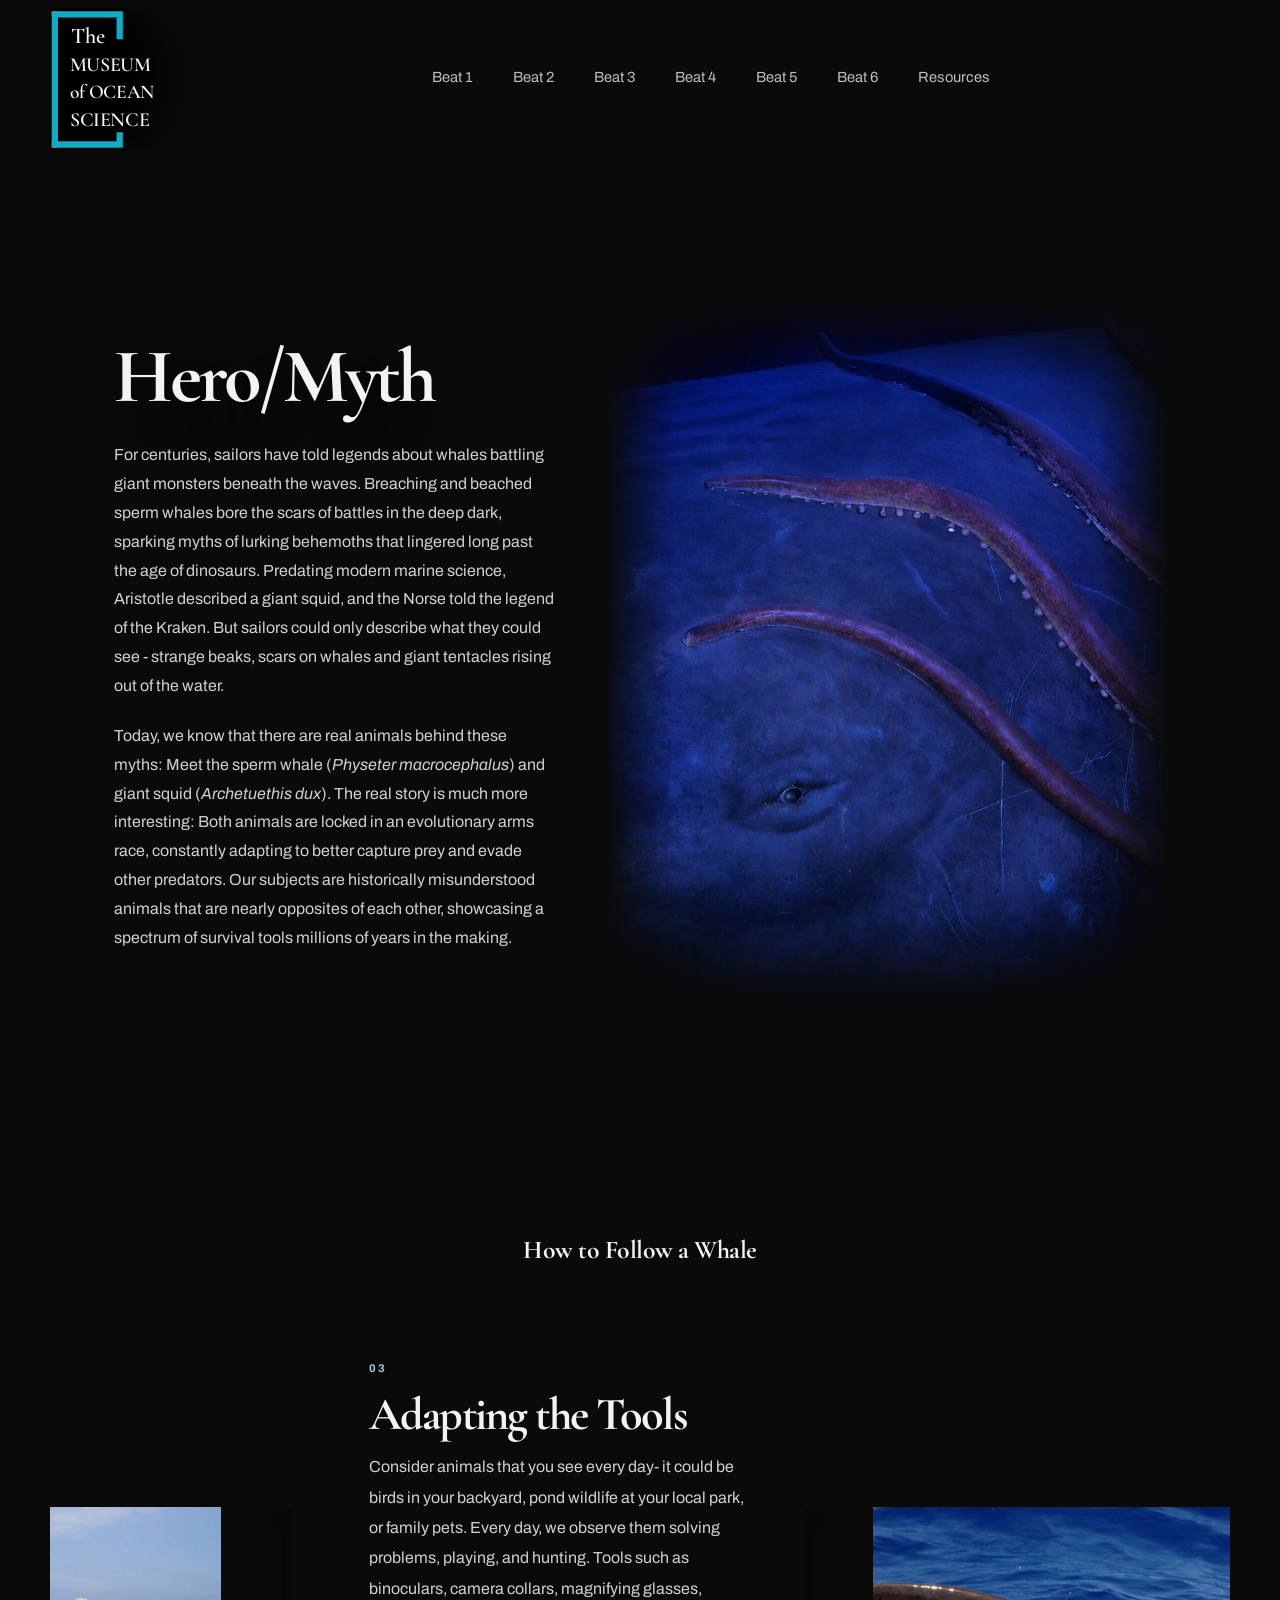
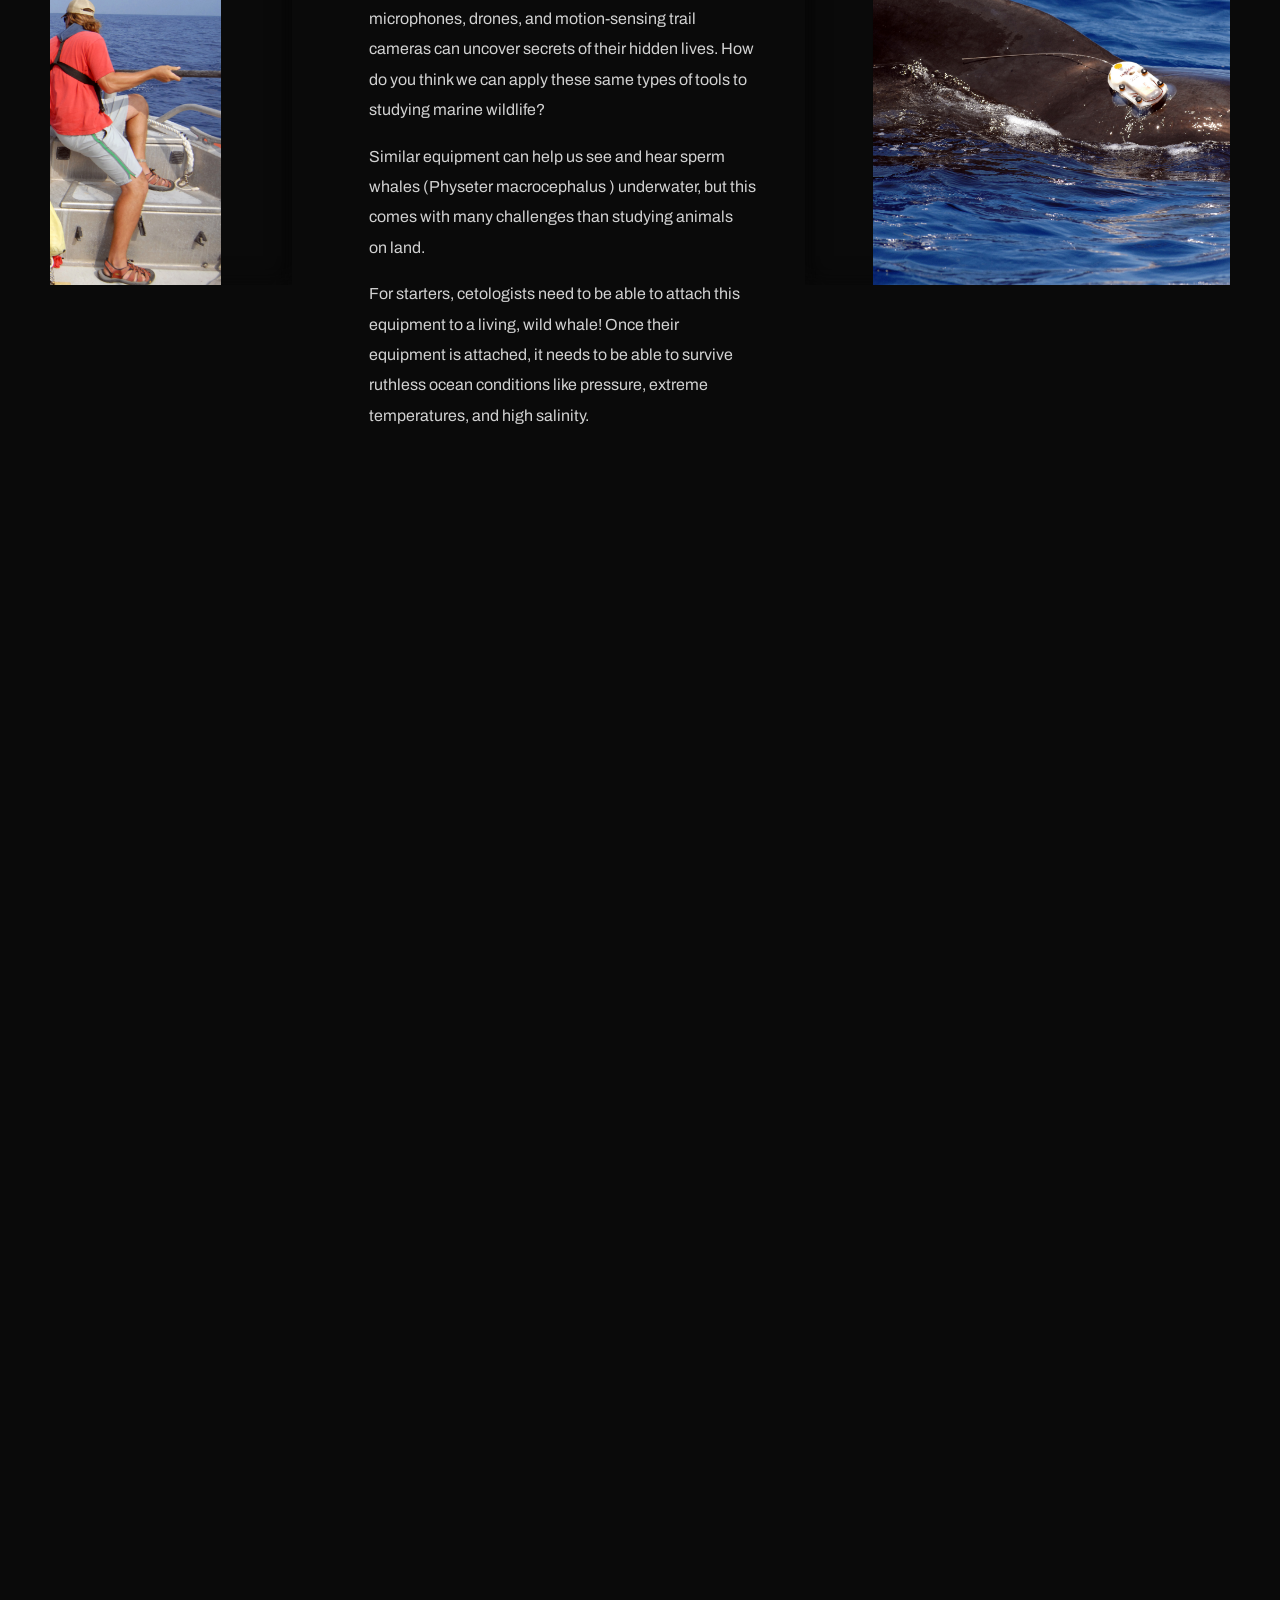
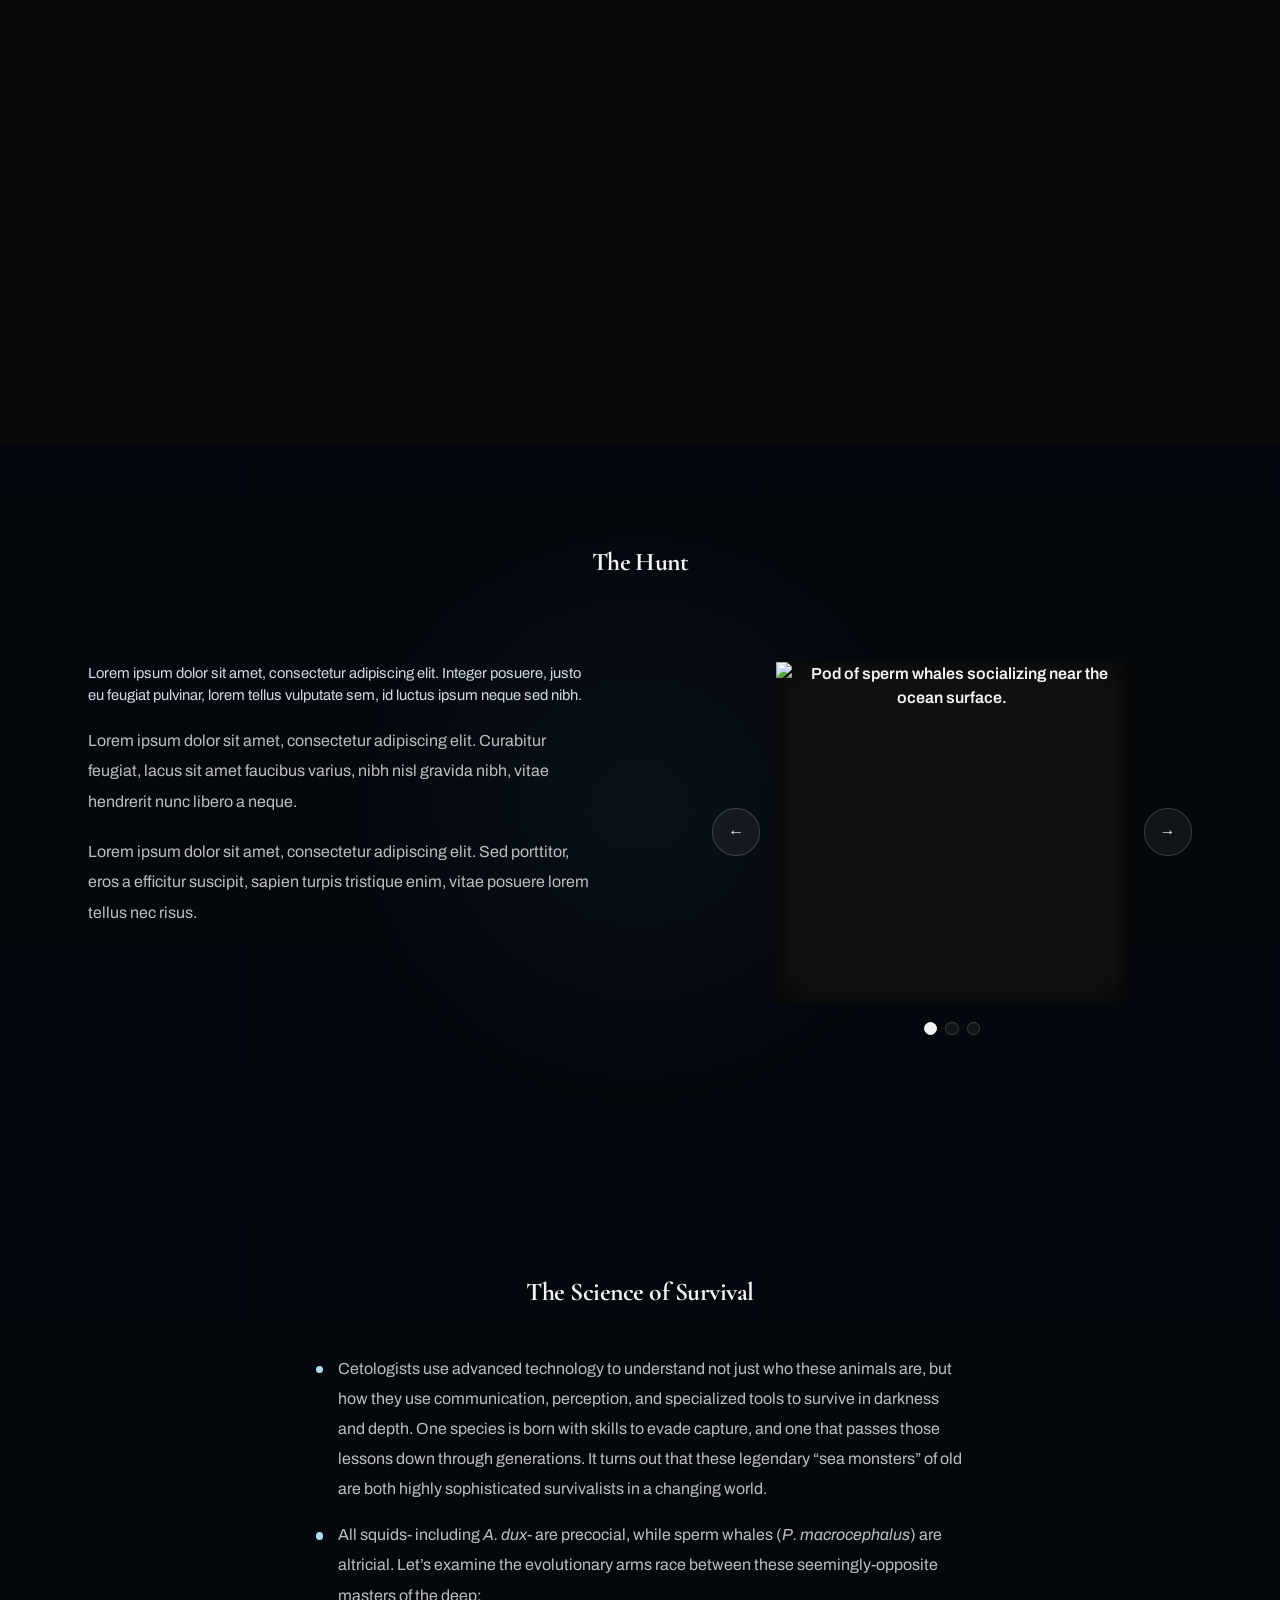
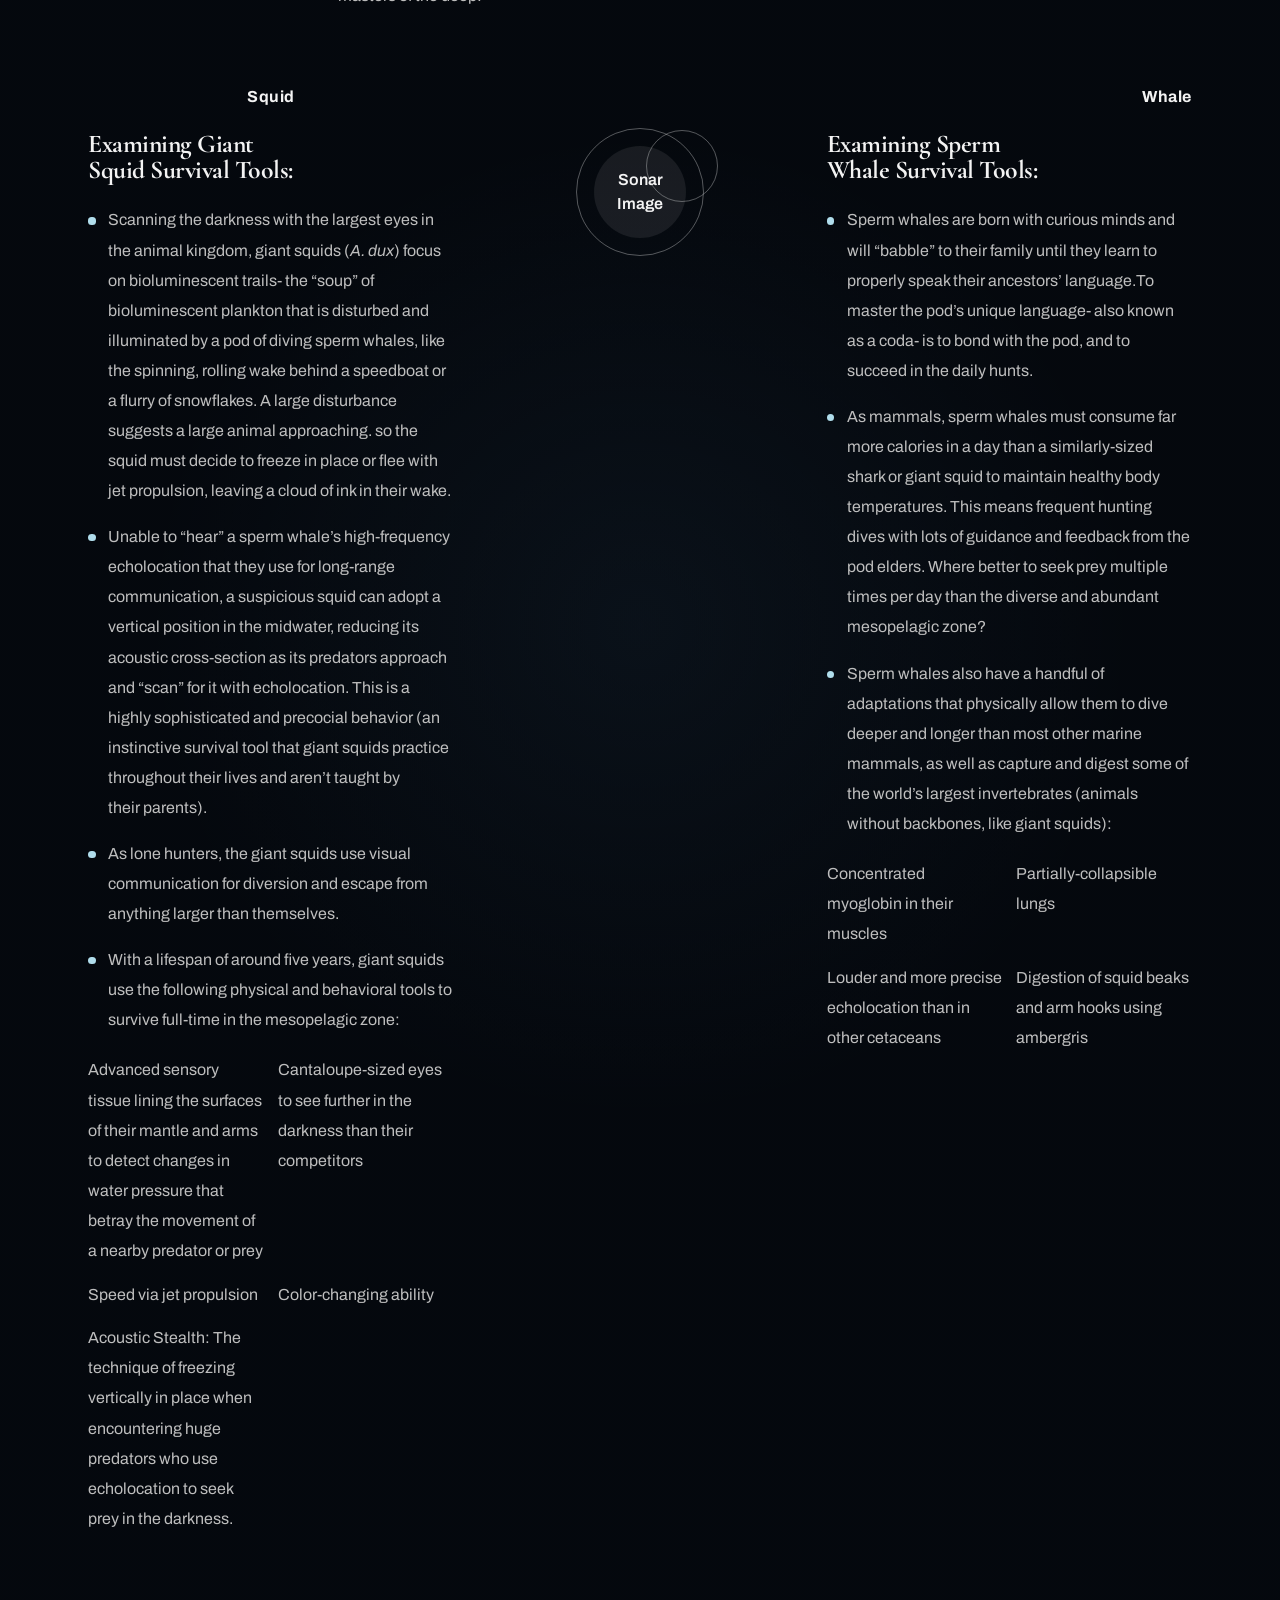
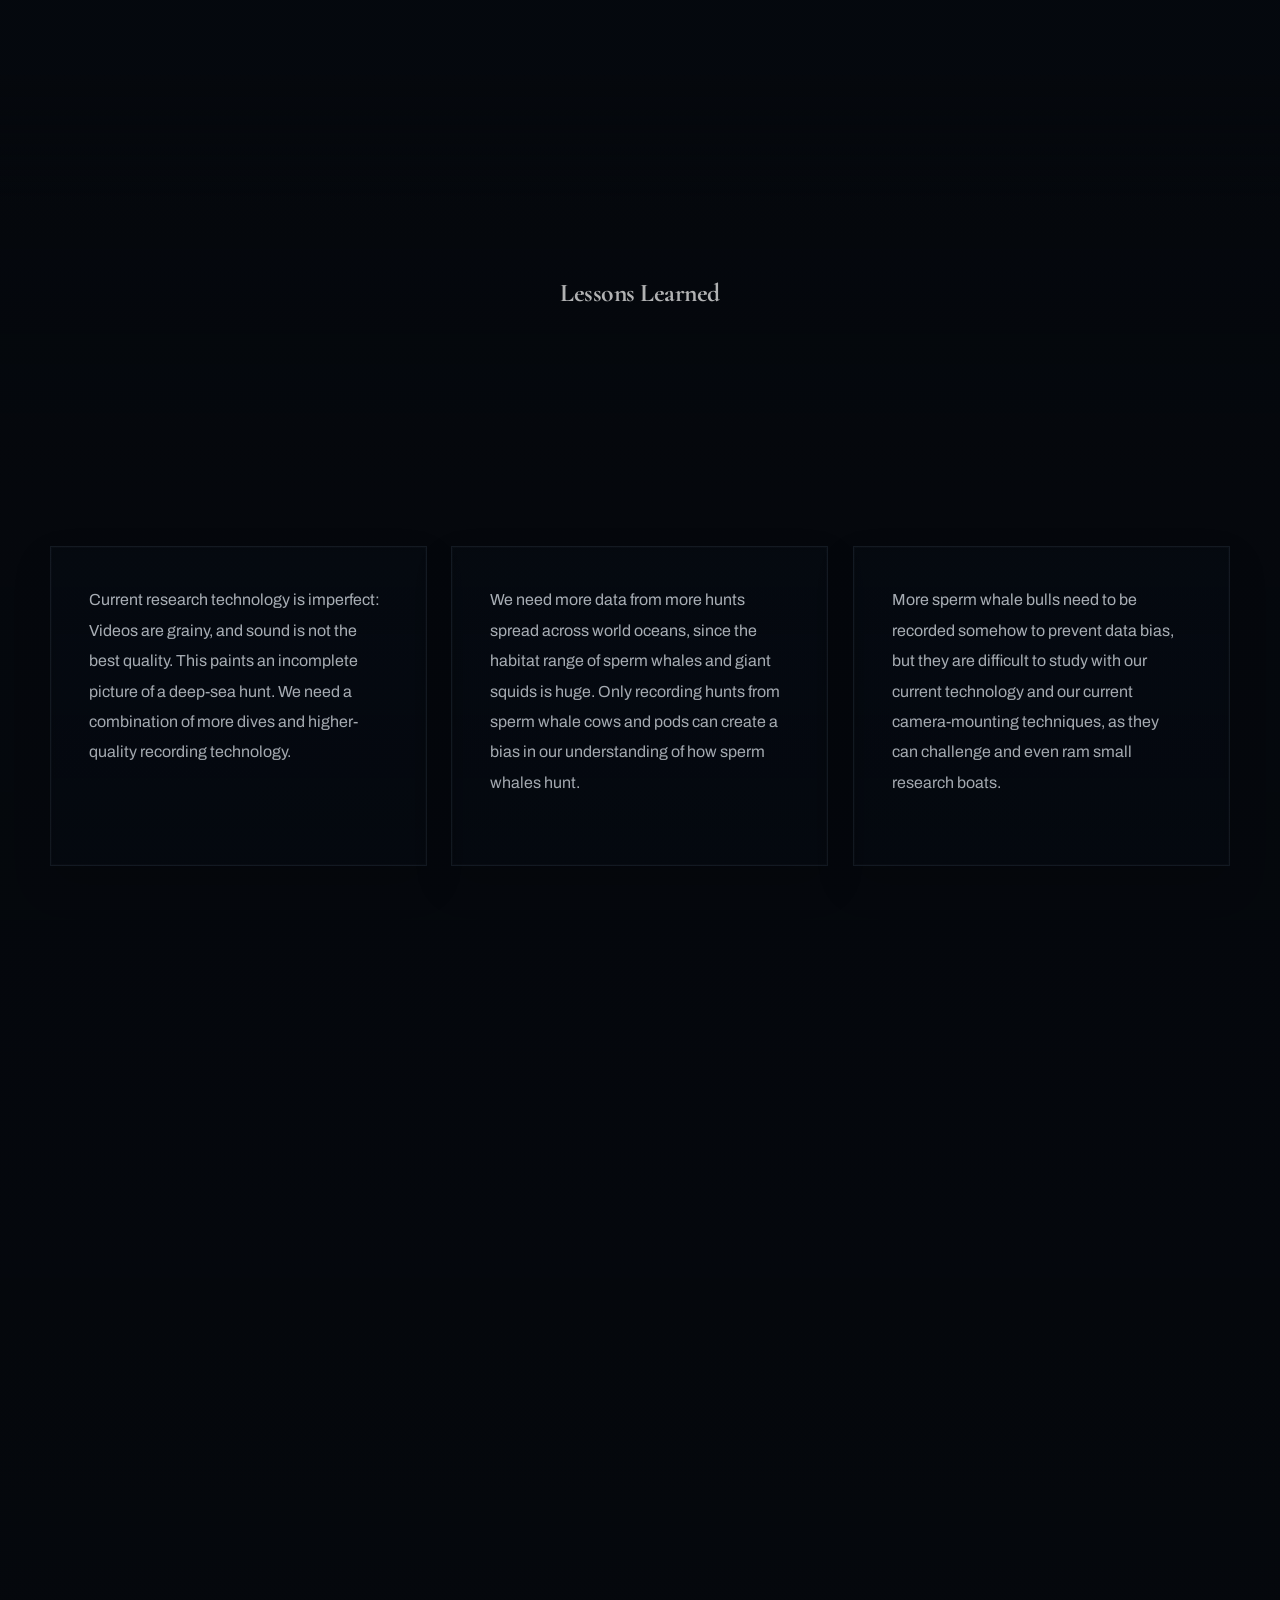
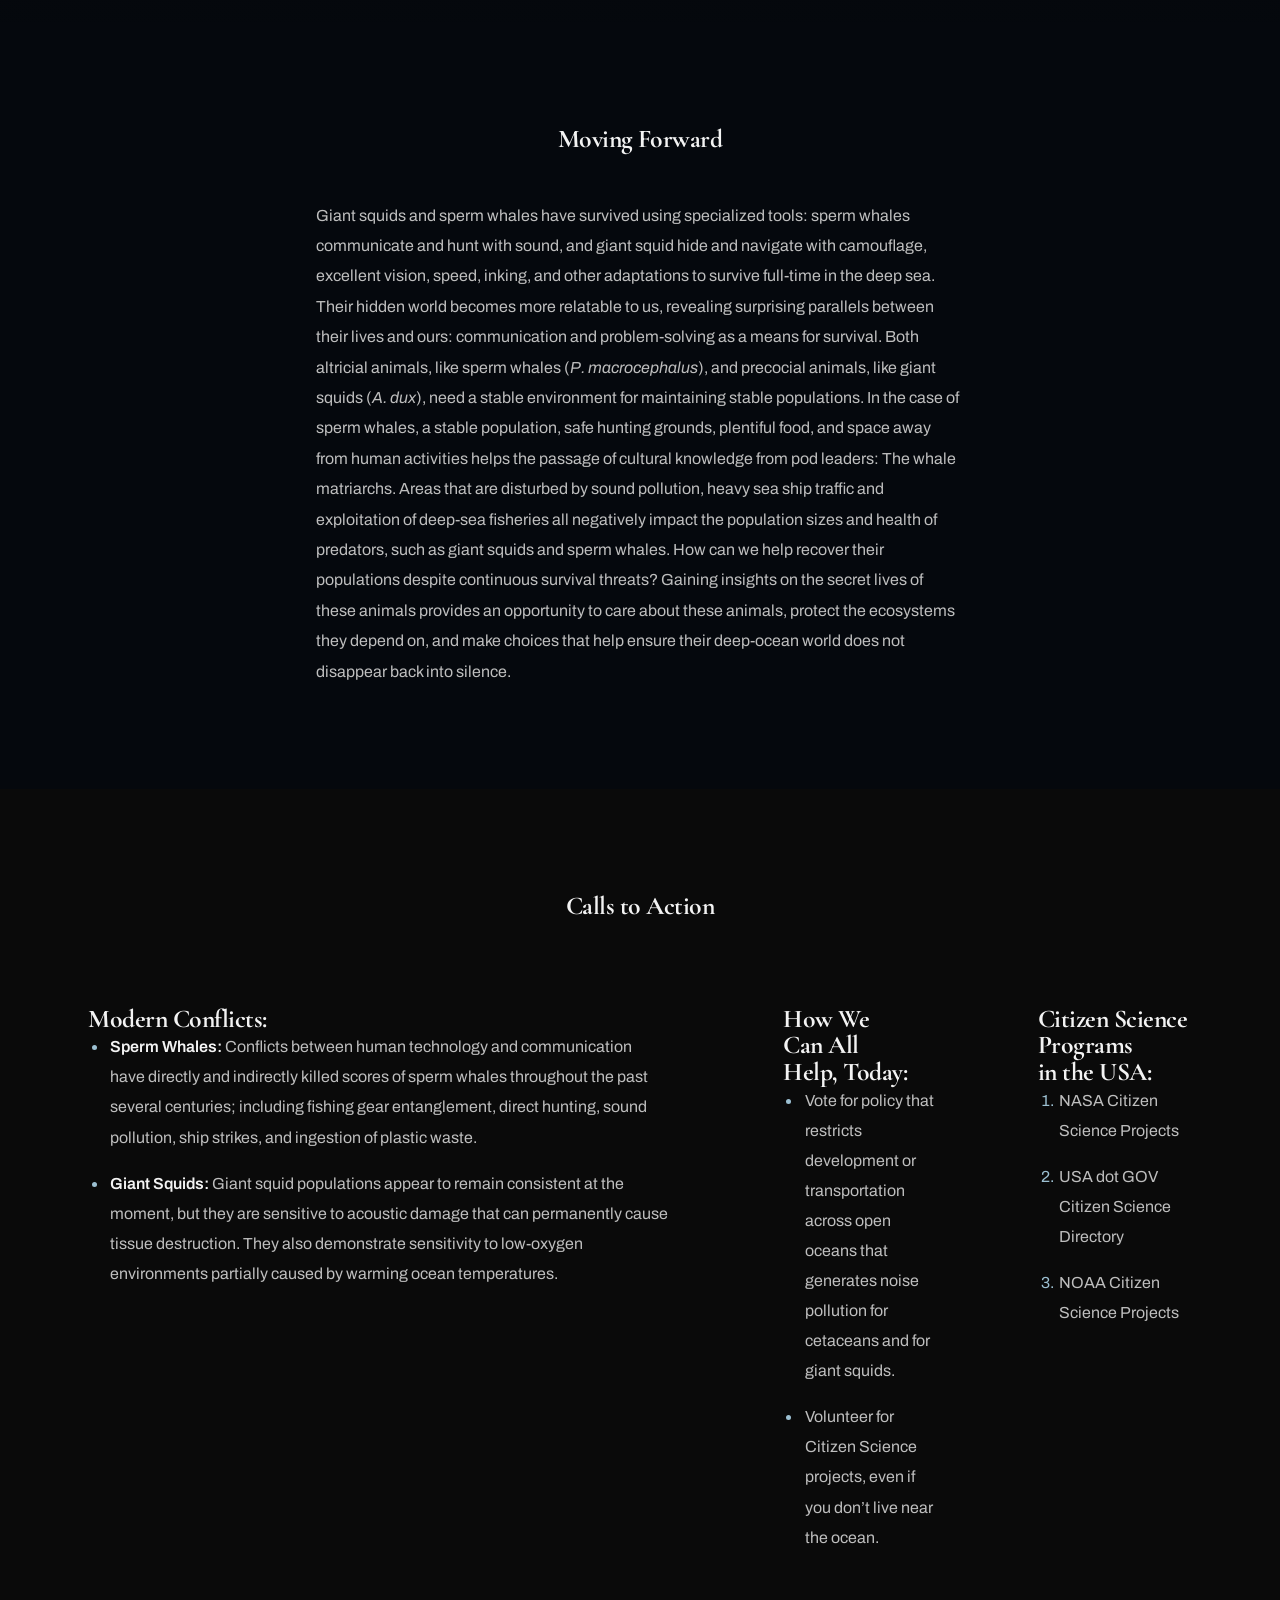
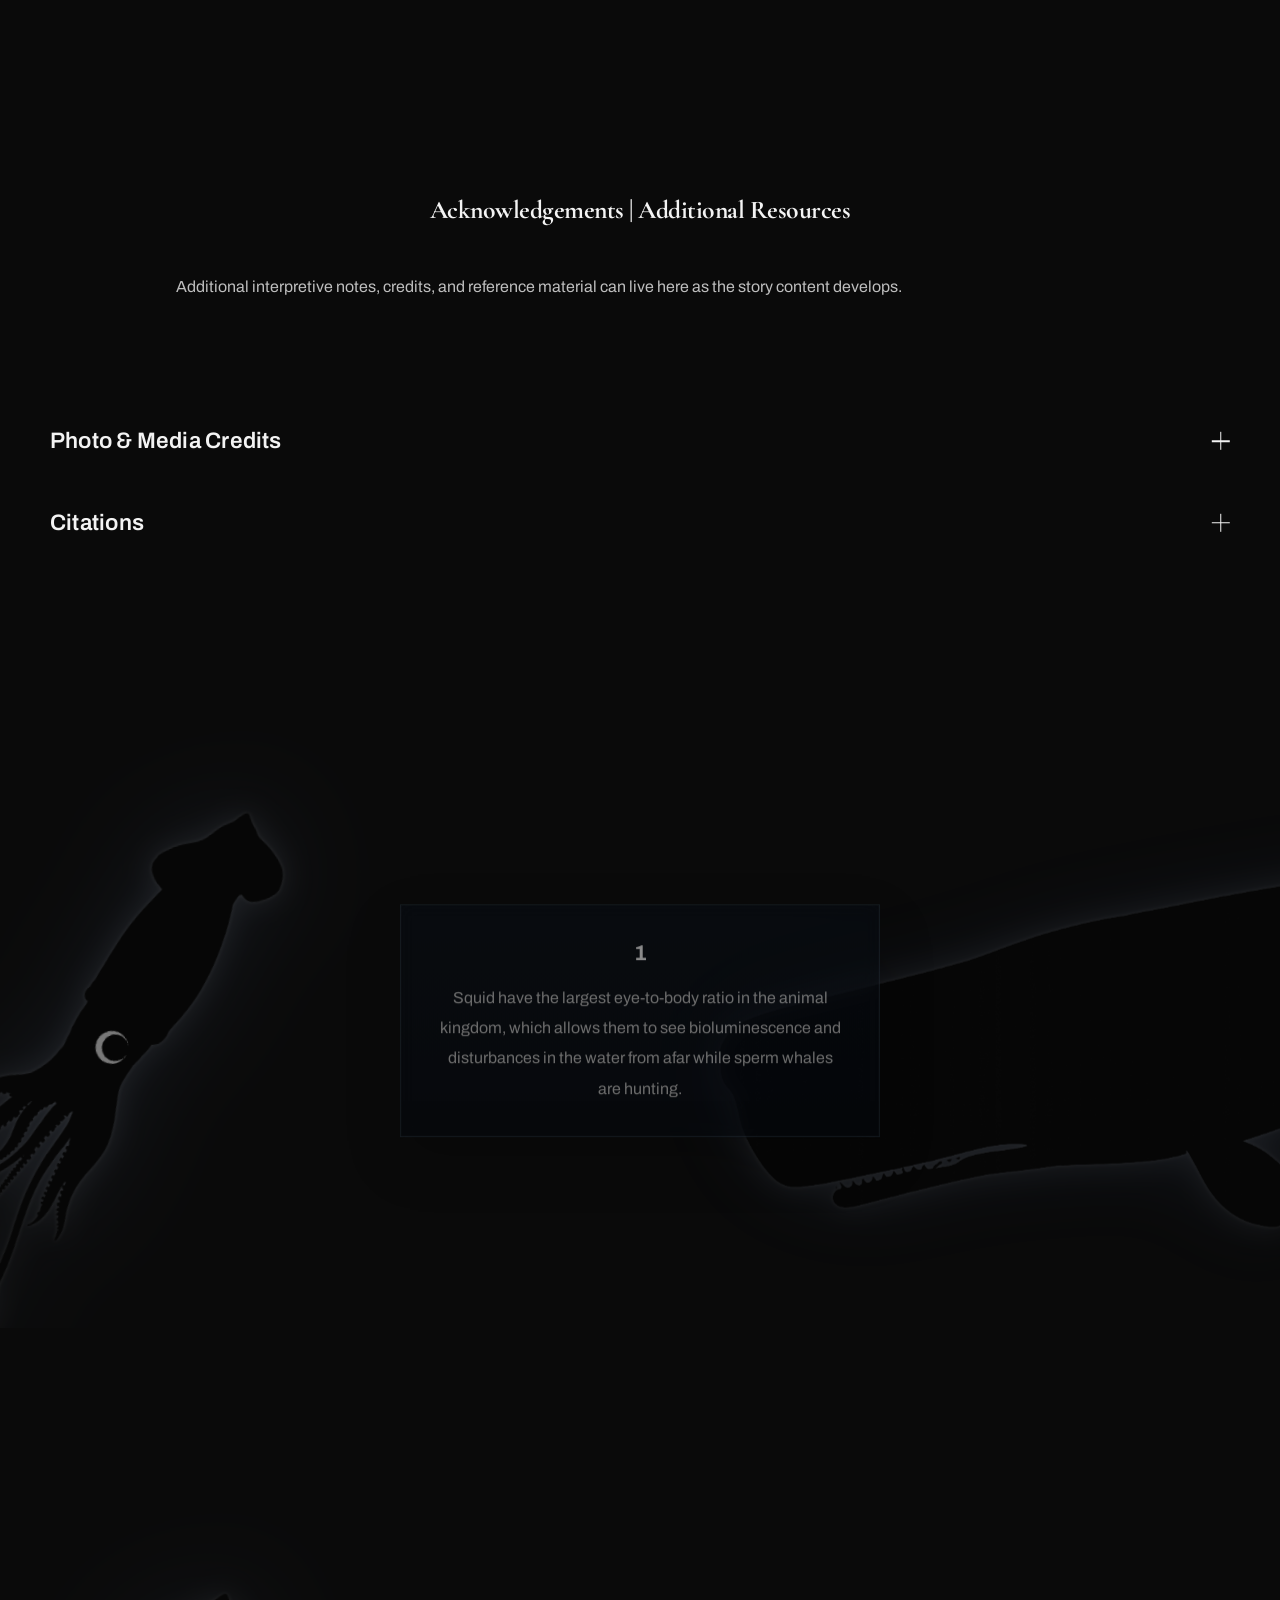
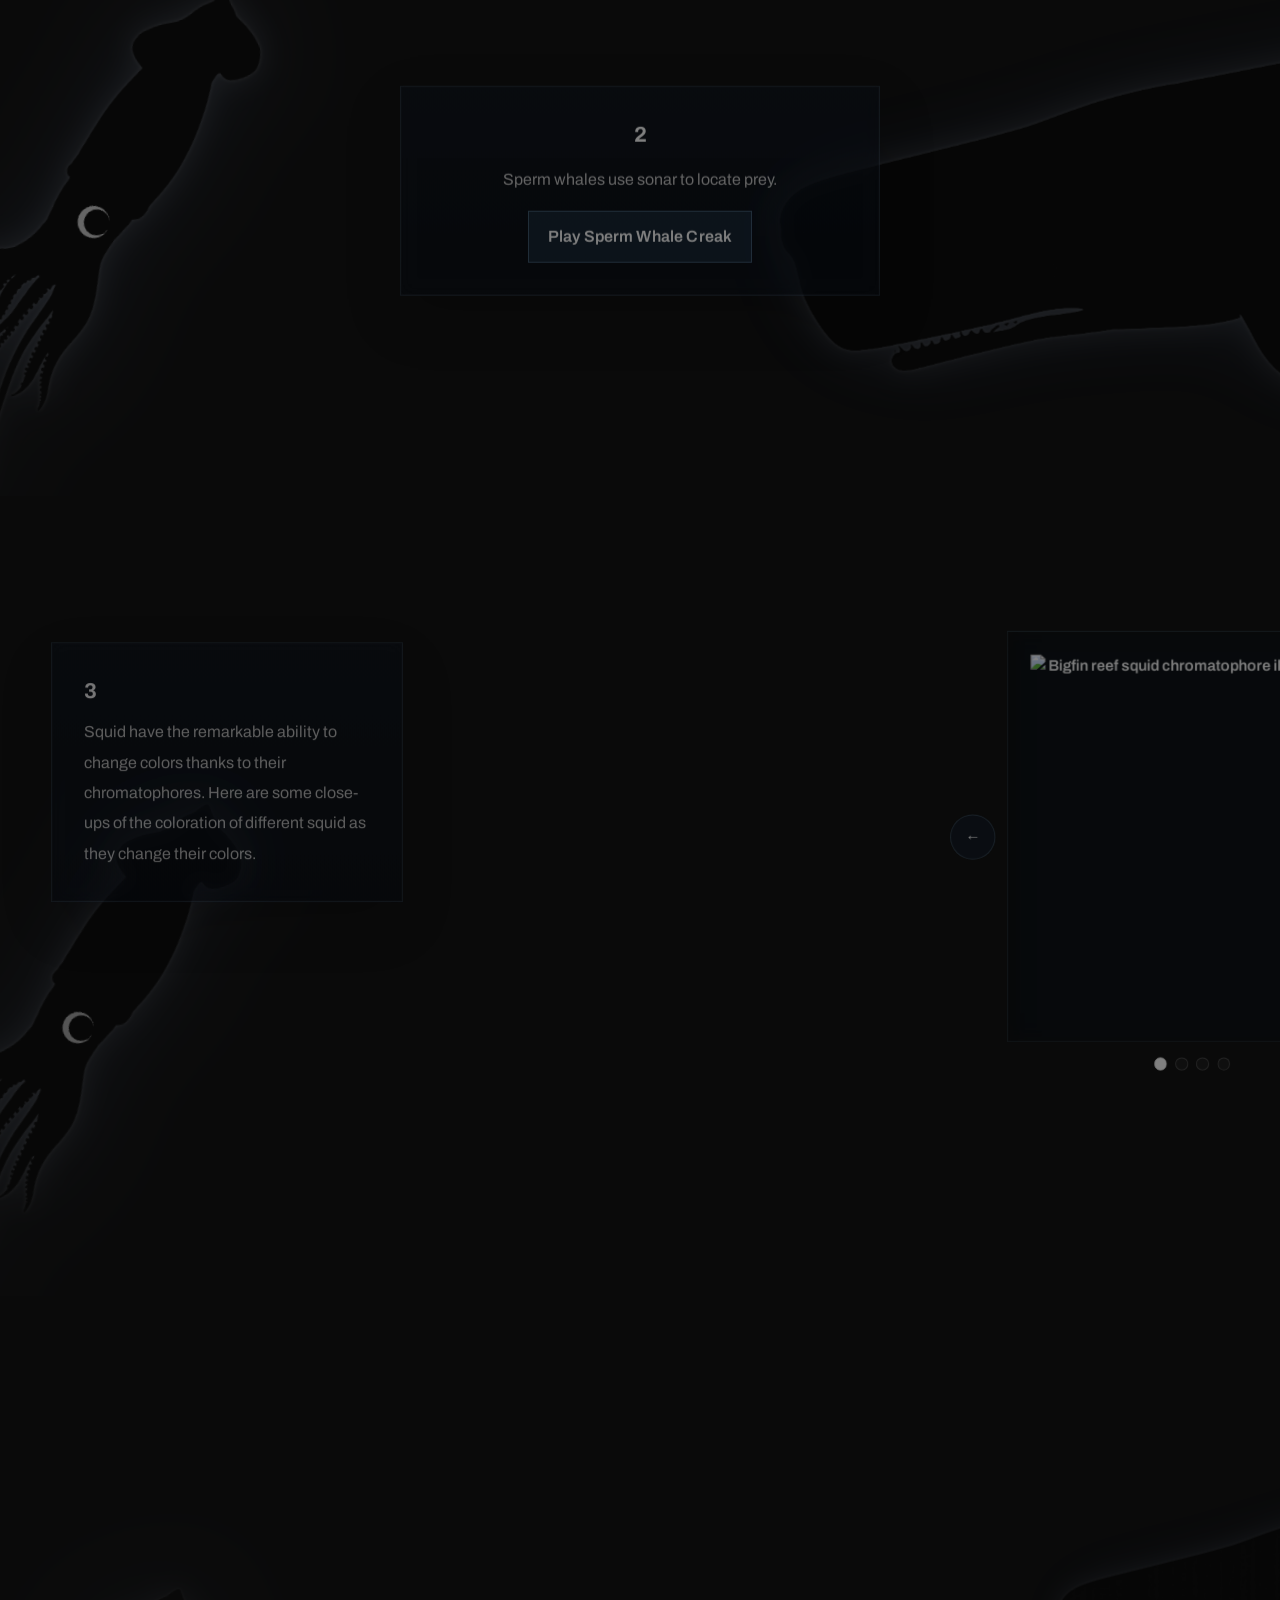
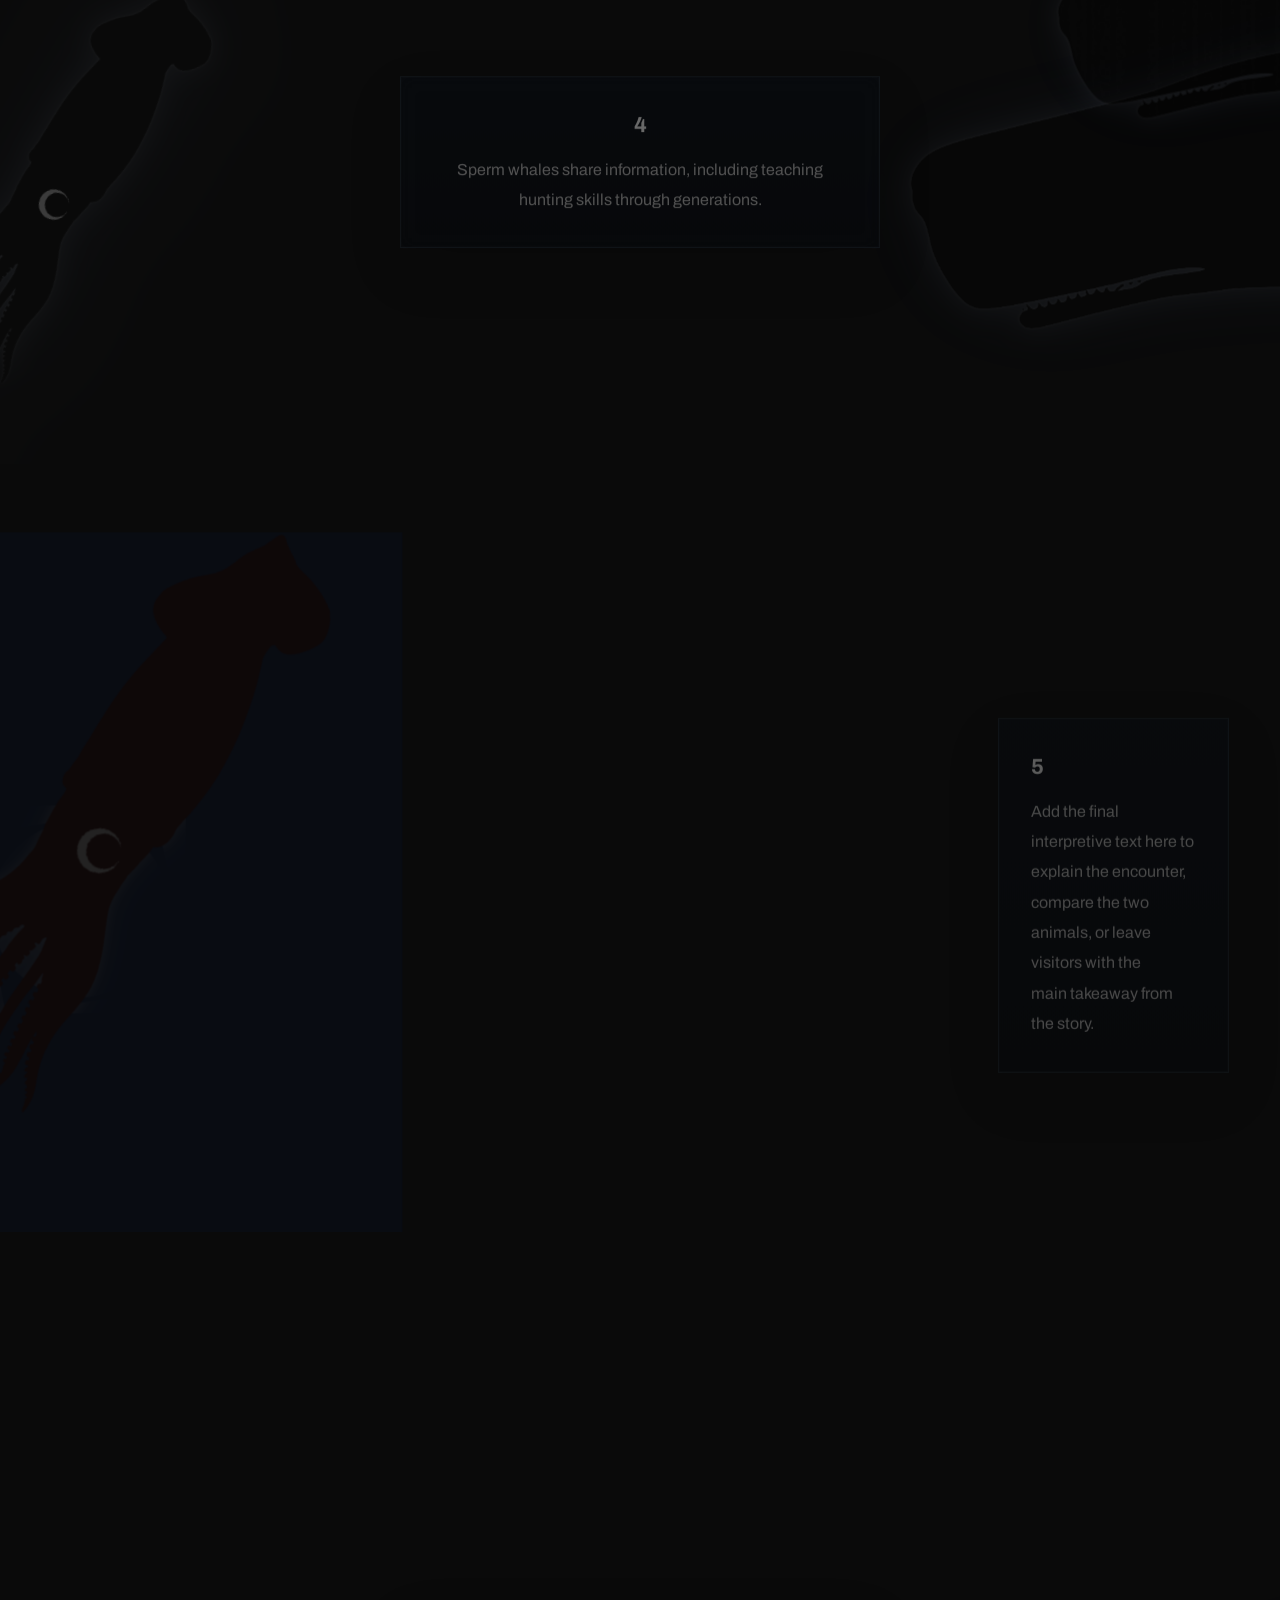
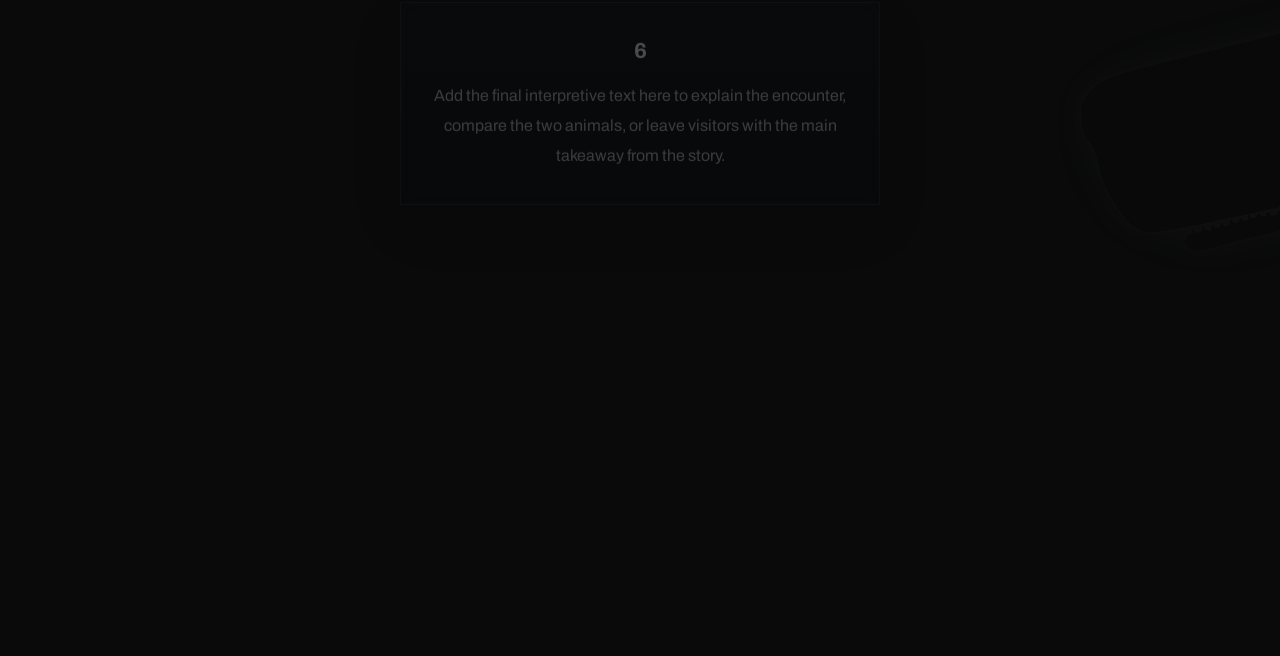
==== commit 947d6883: "add beat 2 imagery and smooth scrolling" ====
--- a/index.html
+++ b/index.html
@@ -91,9 +91,8 @@
                   <h3>Meet the Scientists</h3>
                   <p>Let&rsquo;s take a look at what modern-day cetologists want to learn more about sperm whale hunting behavior. Wait, what&rsquo;s a &ldquo;cetologist?&rdquo; Over the past several hundred years, the field of marine biology has branched into many topics, including very specialized topics, like the study of whales or squid. A cetologist is simply a person who studies whales. A teuthologist is a person who studies things like squid and octopuses. Studying creatures that are foreign to us can help us answer the deepest questions about what really goes in some of the most mysterious parts of our planet.</p>
                 </div>
-                <figure class="follow-whale-panel__media" aria-label="Photo space for Meet the Scientists">
-                  <span class="follow-whale-panel__media-label">Photo Space</span>
-                  <span class="follow-whale-panel__media-note">Add photo</span>
+                <figure class="follow-whale-panel__media follow-whale-panel__media--filled" aria-label="Researcher collecting an Antarctic orca blubber sample.">
+                  <img src="assets/images/orca-blubber-sampling.jpg" alt="A researcher fires a biopsy dart at an Antarctic orca." loading="lazy">
                 </figure>
               </article>
               <article class="follow-whale-panel" data-follow-whale-panel>
@@ -102,9 +101,8 @@
                   <h3>The Challenge</h3>
                   <p>But the sea does not give up secrets easily. Sperm whales hunt for squid largely in the mesopelagic zone, which is 200 - 1000 meters deep. Extreme temperatures and high pressure make it extremely challenging to understand how sperm whales and giant squid interact. Cetologist teams have developed some specialized tools for these expeditions. Some tools are very advanced, like an underwater camera that could withstand high pressures with several different types of sensors on it. Other tools are surprisingly simple - like a stick with a suction cup on the end that would firmly attach the deep-sea camera onto a sperm whale.</p>
                 </div>
-                <figure class="follow-whale-panel__media" aria-label="Photo space for The Challenge">
-                  <span class="follow-whale-panel__media-label">Photo Space</span>
-                  <span class="follow-whale-panel__media-note">Add photo</span>
+                <figure class="follow-whale-panel__media follow-whale-panel__media--filled" aria-label="Researcher attaching a D-TAG to a pilot whale off the coast of Kona, Hawaii.">
+                  <img src="assets/images/us-navy-ari-friedlaender.jpg" alt="Ari Friedlaender attaches a D-TAG to a pilot whale off the coast of Kona, Hawaii." loading="lazy">
                 </figure>
               </article>
               <article class="follow-whale-panel" data-follow-whale-panel>
@@ -115,9 +113,8 @@
                   <p>Similar equipment can help us see and hear sperm whales (Physeter macrocephalus ) underwater, but this comes with many challenges than studying animals on land.</p>
                   <p>For starters, cetologists need to be able to attach this equipment to a living, wild whale! Once their equipment is attached, it needs to be able to survive ruthless ocean conditions like pressure, extreme temperatures, and high salinity.</p>
                 </div>
-                <figure class="follow-whale-panel__media" aria-label="Photo space for Adapting the Tools">
-                  <span class="follow-whale-panel__media-label">Photo Space</span>
-                  <span class="follow-whale-panel__media-note">Add photo</span>
+                <figure class="follow-whale-panel__media follow-whale-panel__media--filled" aria-label="Adult male pilot whale with an attached D-TAG swimming off the coast of Kona, Hawaii.">
+                  <img src="assets/images/us-navy-adult-male-pilot-whale-dtag.jpg" alt="An adult male pilot whale with an attached D-TAG swims off the coast of Kona, Hawaii." loading="lazy">
                 </figure>
               </article>
             </div>
@@ -137,12 +134,9 @@
         <div class="wire-grid wire-grid--beat-3">
           <div class="wire-copy-block">
             <div class="placeholder-copy">
-              <p><strong>Note:</strong> This is technically a narrative and is not Progressive Disclosure.</p>
-              <ul>
-                <li>Cetologists access a global knowledge base that identifies a coastal-dwelling pod of sperm whales. Preparations are made to launch the small watercraft equipped with the suction tools and camera equipment. After several attempts, a cetologist manages to attach a suction-cup camera to an adult female sperm whale (also called a &ldquo;cow&rdquo;) - the matriarch of her pod (a family unit of adult females and their offspring with occasional visitor adult males (&ldquo;bulls&rdquo;)). As the camera-mounted sperm whale begins their dive, the cetologists&rsquo; small watercraft retreats to the larger research vessel, and the team joins the crew to watch the hunt unfold on the computer.</li>
-                <li>Cetologists receive feedback from the mounted camera: They can hear clicking, a telltale sign of echolocation. The diving sperm whale pod is searching for squid. As the adult sperm whale and its pod click to locate their prey, the giant squid sees a stirred wake of bioluminescence as the pod approaches them in the darkness. The alerted giant squid prepares to use all of its defenses to evade and misdirect: its countershading and inking have provided them with safety and evasion in the past, but this encounter with predators is different. They know a squid&rsquo;s tricks. As the giant squid attempts to slow its jet swimming and compose itself vertically, reducing its acoustic cross-section to attempt to &ldquo;hide&rdquo; in plain sight, it is too little too late. Five years of fast growth, expert hunting and evasion tactics were over for this giant squid in a matter of seconds.</li>
-                <li>As cetologists analyze the data from above, they hear search-clicks tighten into a creak as the sperm whale pod closes in. One of the sperm whales is able to snag the squid. The dive was a success for the pod, and the camera tilts. A pale giant squid arm trails from the side of one of the sperm whales&rsquo; jaws as more pod members enter the camera view. The surface draws near- concluding a nearly 40-minute expedition. Once the camera and sensor pops off the whale, the cetologists aboard a small watercraft retrieve it. The pod resumes their post-dive socializing at the surface.</li>
-              </ul>
+              <p>Lorem ipsum dolor sit amet, consectetur adipiscing elit. Integer posuere, justo eu feugiat pulvinar, lorem tellus vulputate sem, id luctus ipsum neque sed nibh.</p>
+              <p>Lorem ipsum dolor sit amet, consectetur adipiscing elit. Curabitur feugiat, lacus sit amet faucibus varius, nibh nisl gravida nibh, vitae hendrerit nunc libero a neque.</p>
+              <p>Lorem ipsum dolor sit amet, consectetur adipiscing elit. Sed porttitor, eros a efficitur suscipit, sapien turpis tristique enim, vitae posuere lorem tellus nec risus.</p>
             </div>
           </div>
           <section class="carousel-block" aria-label="Beat 3 carousel" data-carousel tabindex="0">
@@ -338,6 +332,9 @@
           </summary>
           <div class="photo-credits__content">
             <p><strong>Hero image.</strong> <cite>Whale&amp;Squid~11-29-08.JPG</cite>, WiKiRaW31, Wikimedia Commons, public domain. Adapted for this site with color and shading edits.</p>
+            <p><strong>Beat 2, panel 1.</strong> <cite>Orca blubber sampling.jpg</cite>, Robert Pitman, via Wikimedia Commons, public domain as a U.S. National Oceanic and Atmospheric Administration work. Source listed on Commons as <cite>Nature</cite>.</p>
+            <p><strong>Beat 2, panel 2.</strong> <cite>US Navy 080720-N-9316F-002 Ari Friedlaender, a Duke University Marine Laboratory researcher, attaches a D-TAG to a pilot whale off the coast of Kona, Hawaii.jpg</cite>, U.S. Navy photo by Ari S. Friedlaender, via Wikimedia Commons, public domain as a work of the U.S. federal government.</p>
+            <p><strong>Beat 2, panel 3.</strong> <cite>US Navy 080724-N-9316F-009 An adult male pilot whale with an attached D-TAG swims off the coast of Kona, Hawaii.jpg</cite>, U.S. Navy photo by Ari S. Friedlaender, via Wikimedia Commons, public domain as a work of the U.S. federal government.</p>
             <p><strong>Beat 3, frame 1.</strong> <cite>Satellite-tagged sperm whale fin (22735046228).jpg</cite>, USFWSAlaska, Wikimedia Commons, public domain. Adapted for this site with cropping.</p>
             <p><strong>Audio.</strong> <cite>Sperm Whale Creak 2.ogg</cite>, NOAA, from Wikimedia Commons, dated April 1, 2013. Public domain as a U.S. National Oceanic and Atmospheric Administration work.</p>
           </div>
--- a/styles.css
+++ b/styles.css
@@ -362,6 +362,8 @@
 .beat-section--follow-whale {
   --follow-whale-panel-count: 3;
   --follow-whale-progress: 0;
+  --follow-whale-gap: clamp(1.75rem, 3vw, 3.5rem);
+  --follow-whale-step: 0px;
   position: relative;
   min-height: calc(100svh + ((var(--follow-whale-panel-count) - 1) * 82svh) + 6rem);
   padding: 0;
@@ -396,18 +398,20 @@
 
 .follow-whale-track {
   display: flex;
-  width: calc(var(--follow-whale-panel-count) * 100%);
+  gap: var(--follow-whale-gap);
+  width: max-content;
   transform: translate3d(0, 0, 0);
   will-change: transform;
 }
 
 .follow-whale-panel {
-  flex: 0 0 calc(100% / var(--follow-whale-panel-count));
-  min-width: calc(100% / var(--follow-whale-panel-count));
+  flex: 0 0 var(--follow-whale-step);
+  min-width: var(--follow-whale-step);
   display: grid;
-  grid-template-columns: minmax(0, 0.98fr) minmax(18rem, 0.82fr);
+  grid-template-columns: minmax(0, 0.72fr) minmax(34rem, 1.28fr);
   gap: clamp(1.5rem, 3vw, 3.5rem);
   align-items: center;
+  padding-inline: clamp(0.75rem, 1.5vw, 1.5rem);
 }
 
 .follow-whale-panel__copy {
@@ -445,7 +449,7 @@
 
 .follow-whale-panel__media {
   position: relative;
-  min-height: clamp(20rem, 52vh, 32rem);
+  height: clamp(20rem, 42vh, 28rem);
   margin: 0;
   border: 1px solid rgba(170, 224, 255, 0.16);
   background:
@@ -454,6 +458,32 @@
     inset 0 0 0 1px rgba(190, 235, 255, 0.04),
     0 18px 38px rgba(0, 0, 0, 0.22);
   overflow: hidden;
+  align-self: center;
+}
+
+.follow-whale-panel__media--filled {
+  display: flex;
+  align-items: center;
+  justify-content: center;
+  height: auto;
+  border: 0;
+  background: transparent;
+  box-shadow: none;
+  overflow: hidden;
+}
+
+.follow-whale-panel__media--filled img {
+  display: block;
+  width: 100%;
+  height: auto;
+  max-height: clamp(20rem, 42vh, 28rem);
+  object-fit: contain;
+  object-position: center;
+  box-shadow:
+    inset 0 18px 24px -18px rgba(10, 10, 10, 0.98),
+    inset 0 -18px 24px -18px rgba(10, 10, 10, 0.98),
+    inset 18px 0 24px -18px rgba(10, 10, 10, 0.98),
+    inset -18px 0 24px -18px rgba(10, 10, 10, 0.98);
 }
 
 .follow-whale-panel__media::before {
@@ -486,6 +516,13 @@
   font-weight: 700;
   letter-spacing: 0.18em;
   text-transform: uppercase;
+}
+
+.follow-whale-panel__media--filled::before,
+.follow-whale-panel__media--filled::after,
+.carousel-frame--image::after,
+.media-placeholder--filled::after {
+  content: none;
 }
 
 .follow-whale-panel__media-note {
@@ -729,8 +766,7 @@
   background: #101010;
 }
 
-.carousel-frame--image::before,
-.carousel-frame--image::after {
+.carousel-frame--image::before {
   content: none;
 }
 
@@ -739,6 +775,11 @@
   height: 100%;
   object-fit: cover;
   object-position: center;
+  box-shadow:
+    inset 0 18px 24px -18px rgba(10, 10, 10, 0.98),
+    inset 0 -18px 24px -18px rgba(10, 10, 10, 0.98),
+    inset 18px 0 24px -18px rgba(10, 10, 10, 0.98),
+    inset -18px 0 24px -18px rgba(10, 10, 10, 0.98);
 }
 
 .carousel-control,
@@ -820,8 +861,7 @@
   background: var(--surface-strong);
 }
 
-.media-placeholder--filled::before,
-.media-placeholder--filled::after {
+.media-placeholder--filled::before {
   content: none;
 }
 
@@ -830,6 +870,11 @@
   height: 100%;
   object-fit: cover;
   object-position: center;
+  box-shadow:
+    inset 0 18px 24px -18px rgba(10, 10, 10, 0.98),
+    inset 0 -18px 24px -18px rgba(10, 10, 10, 0.98),
+    inset 18px 0 24px -18px rgba(10, 10, 10, 0.98),
+    inset -18px 0 24px -18px rgba(10, 10, 10, 0.98);
 }
 
 .media-placeholder--hero {
@@ -2149,7 +2194,7 @@
   }
 
   .follow-whale-panel__media {
-    min-height: clamp(18rem, 42vw, 24rem);
+    height: clamp(18rem, 42vw, 24rem);
   }
 
   .beat-section--family {
@@ -2384,7 +2429,7 @@
   }
 
   .follow-whale-panel__media {
-    min-height: 15rem;
+    height: 15rem;
   }
 
   .hero-copy h1 {
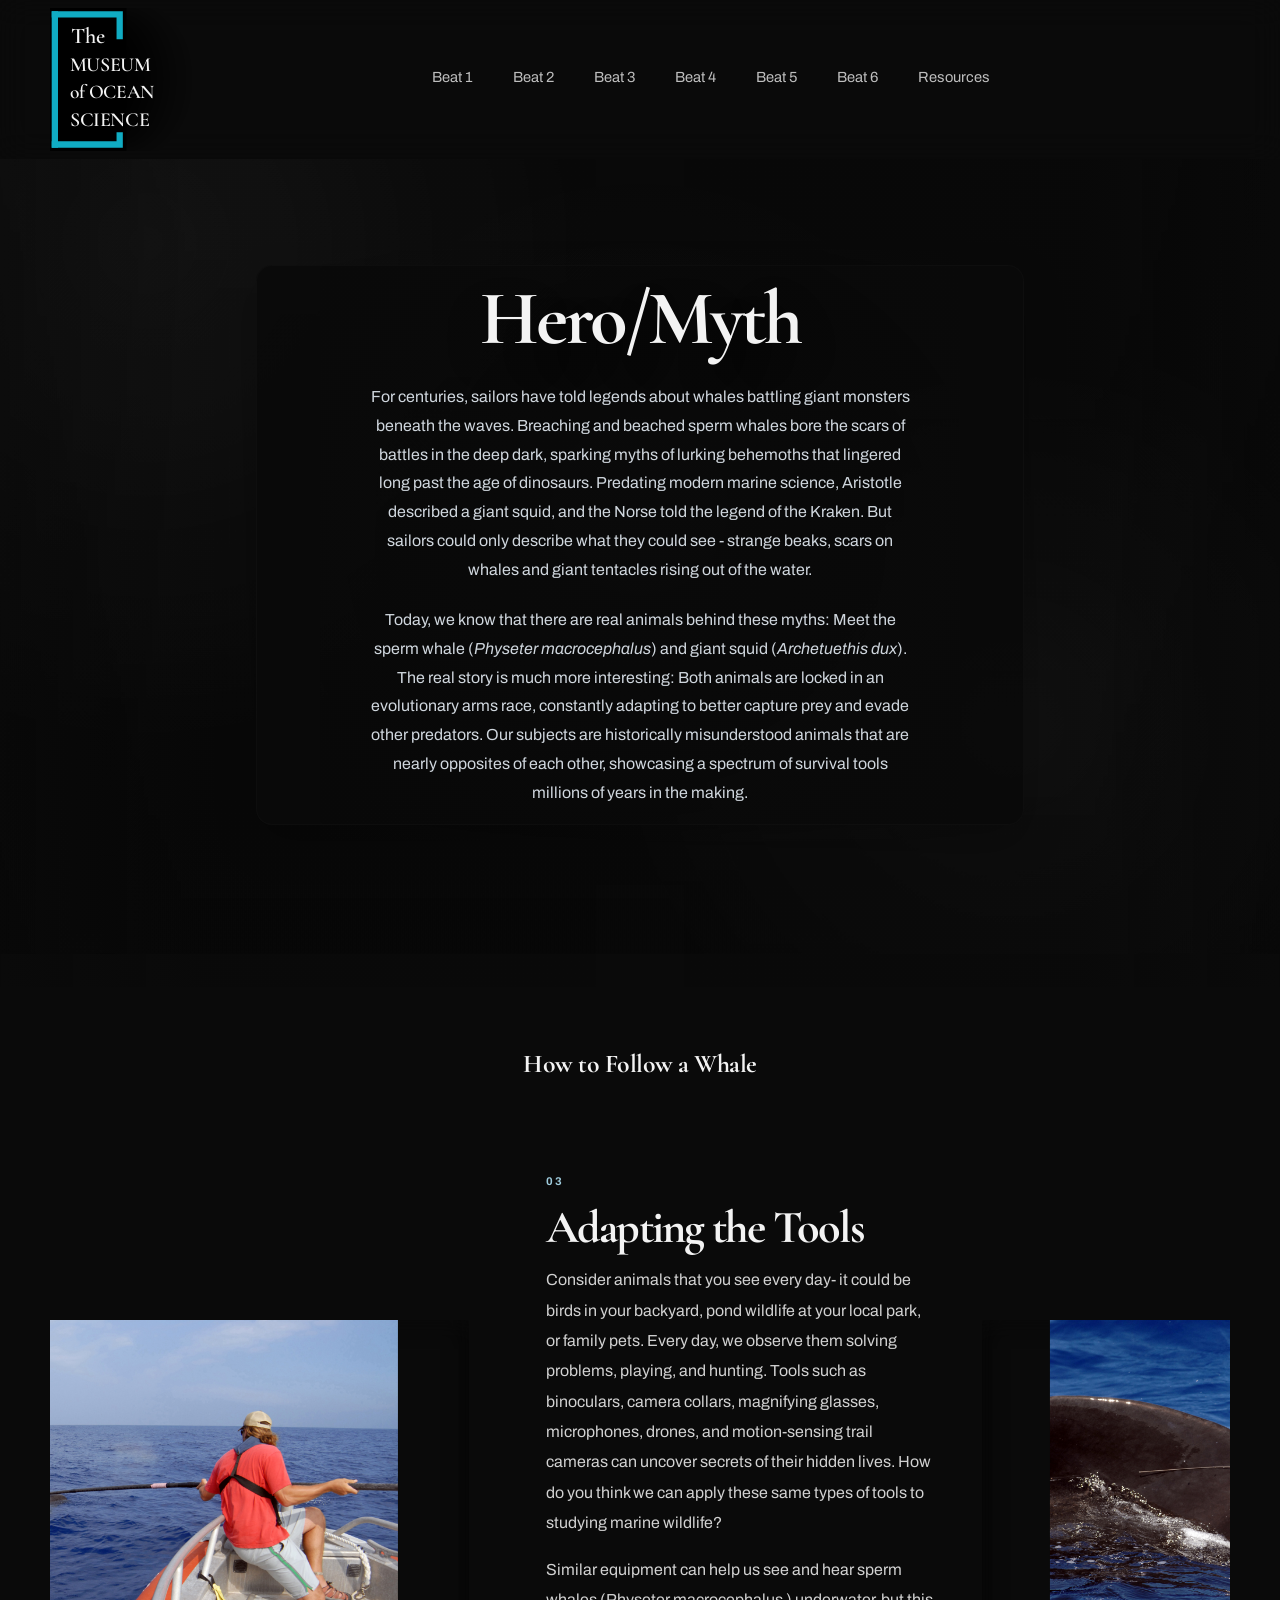
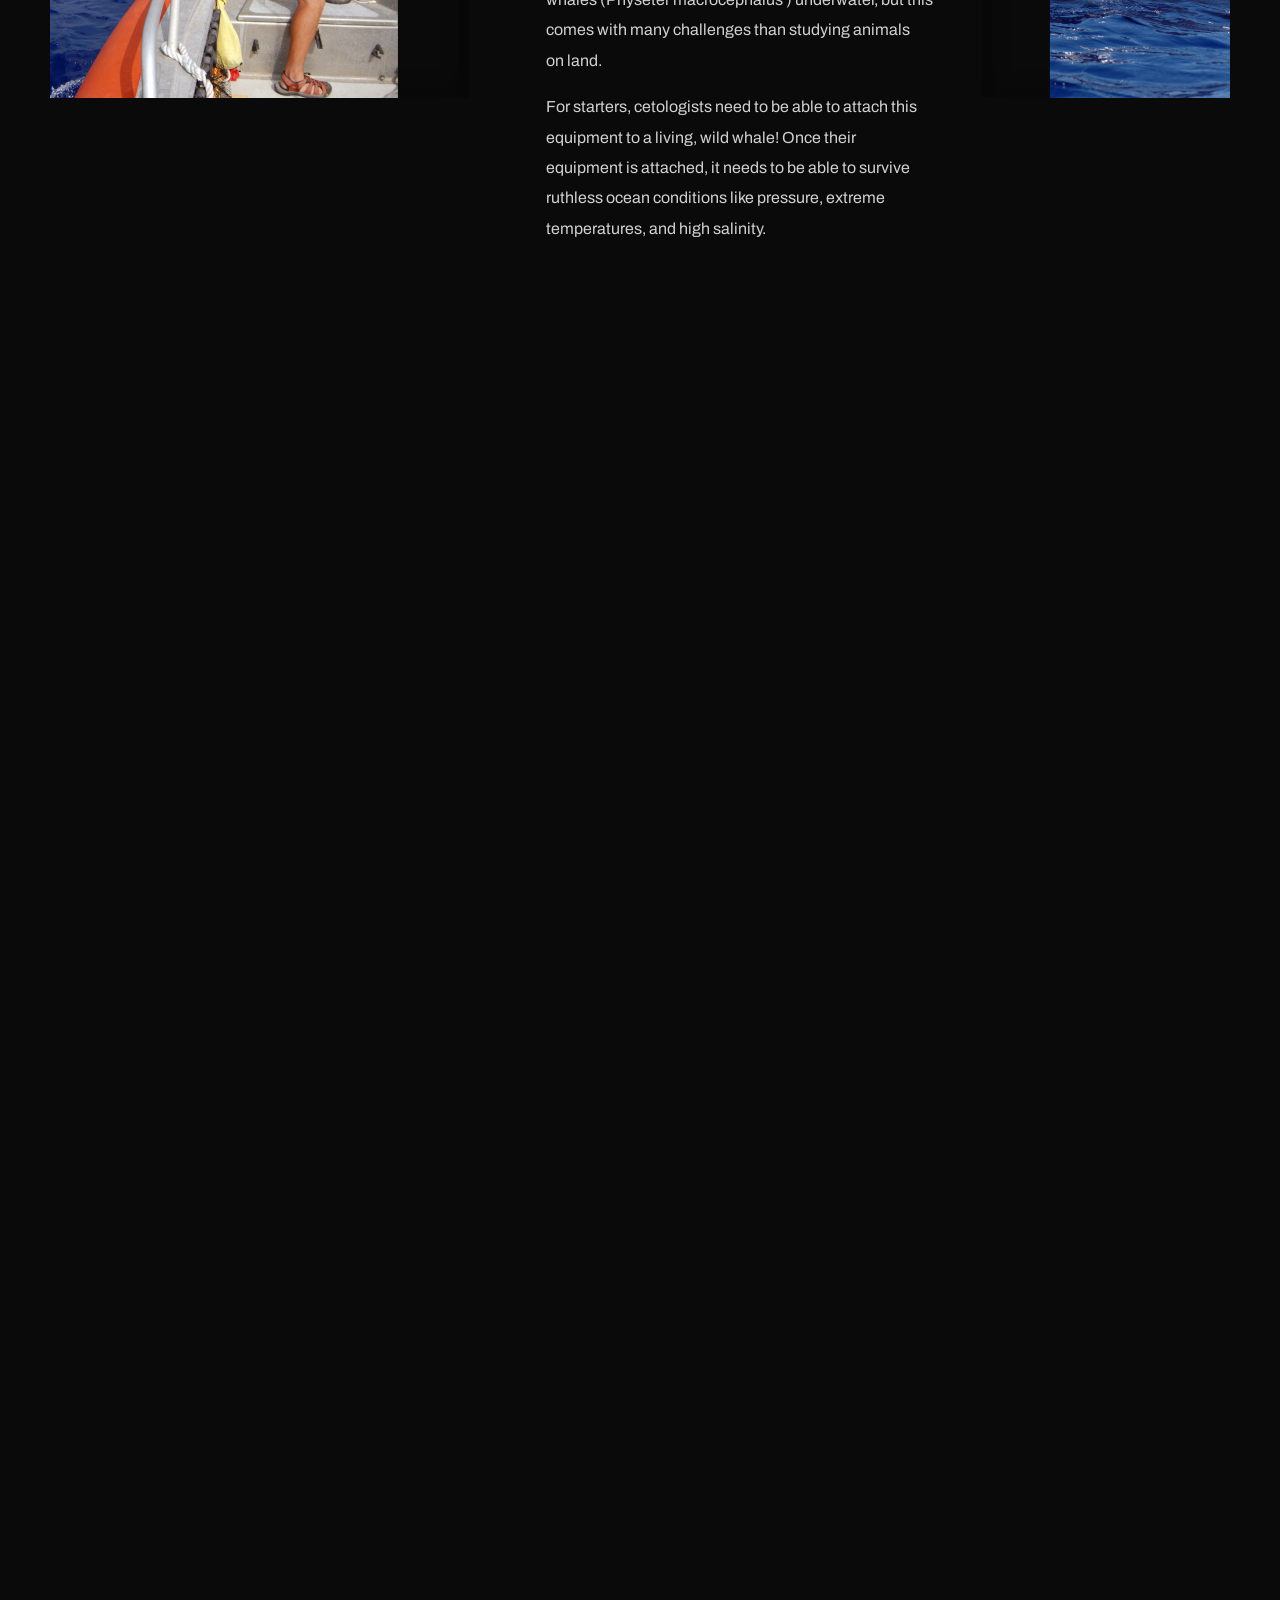
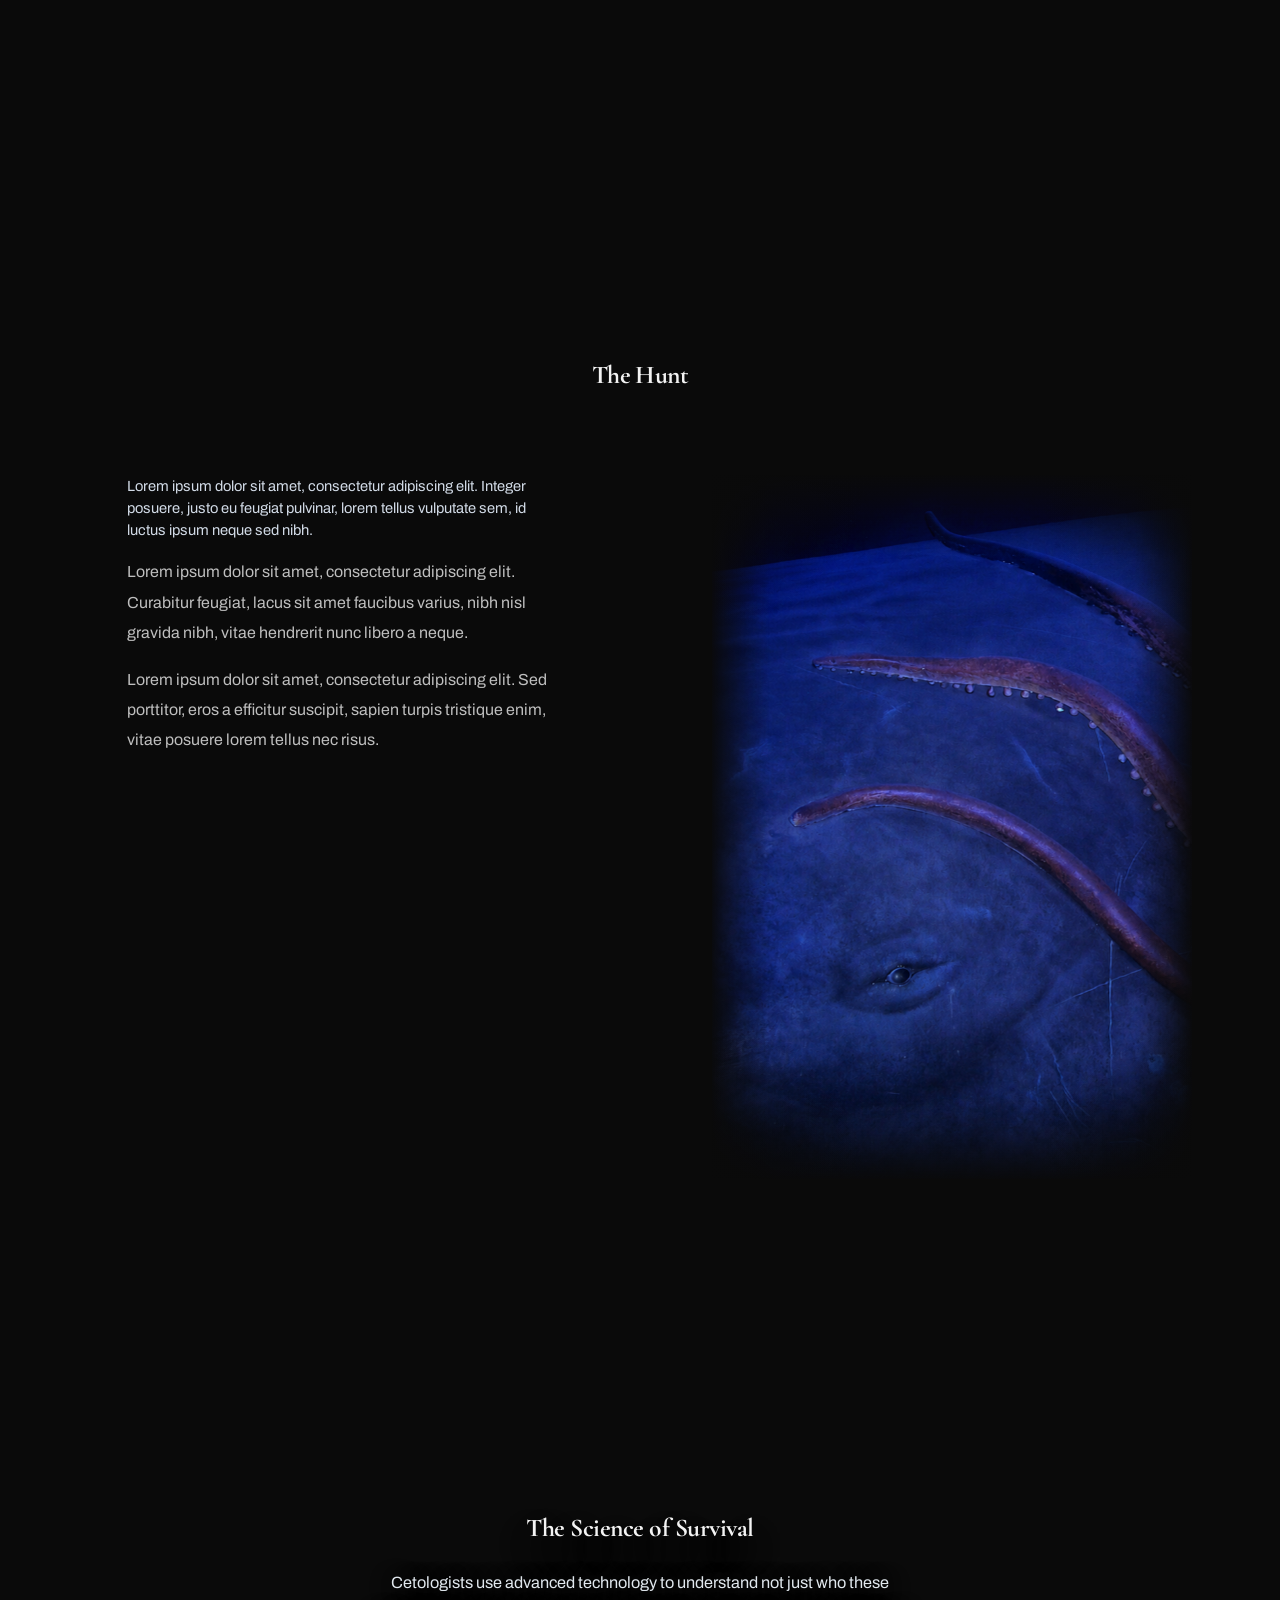
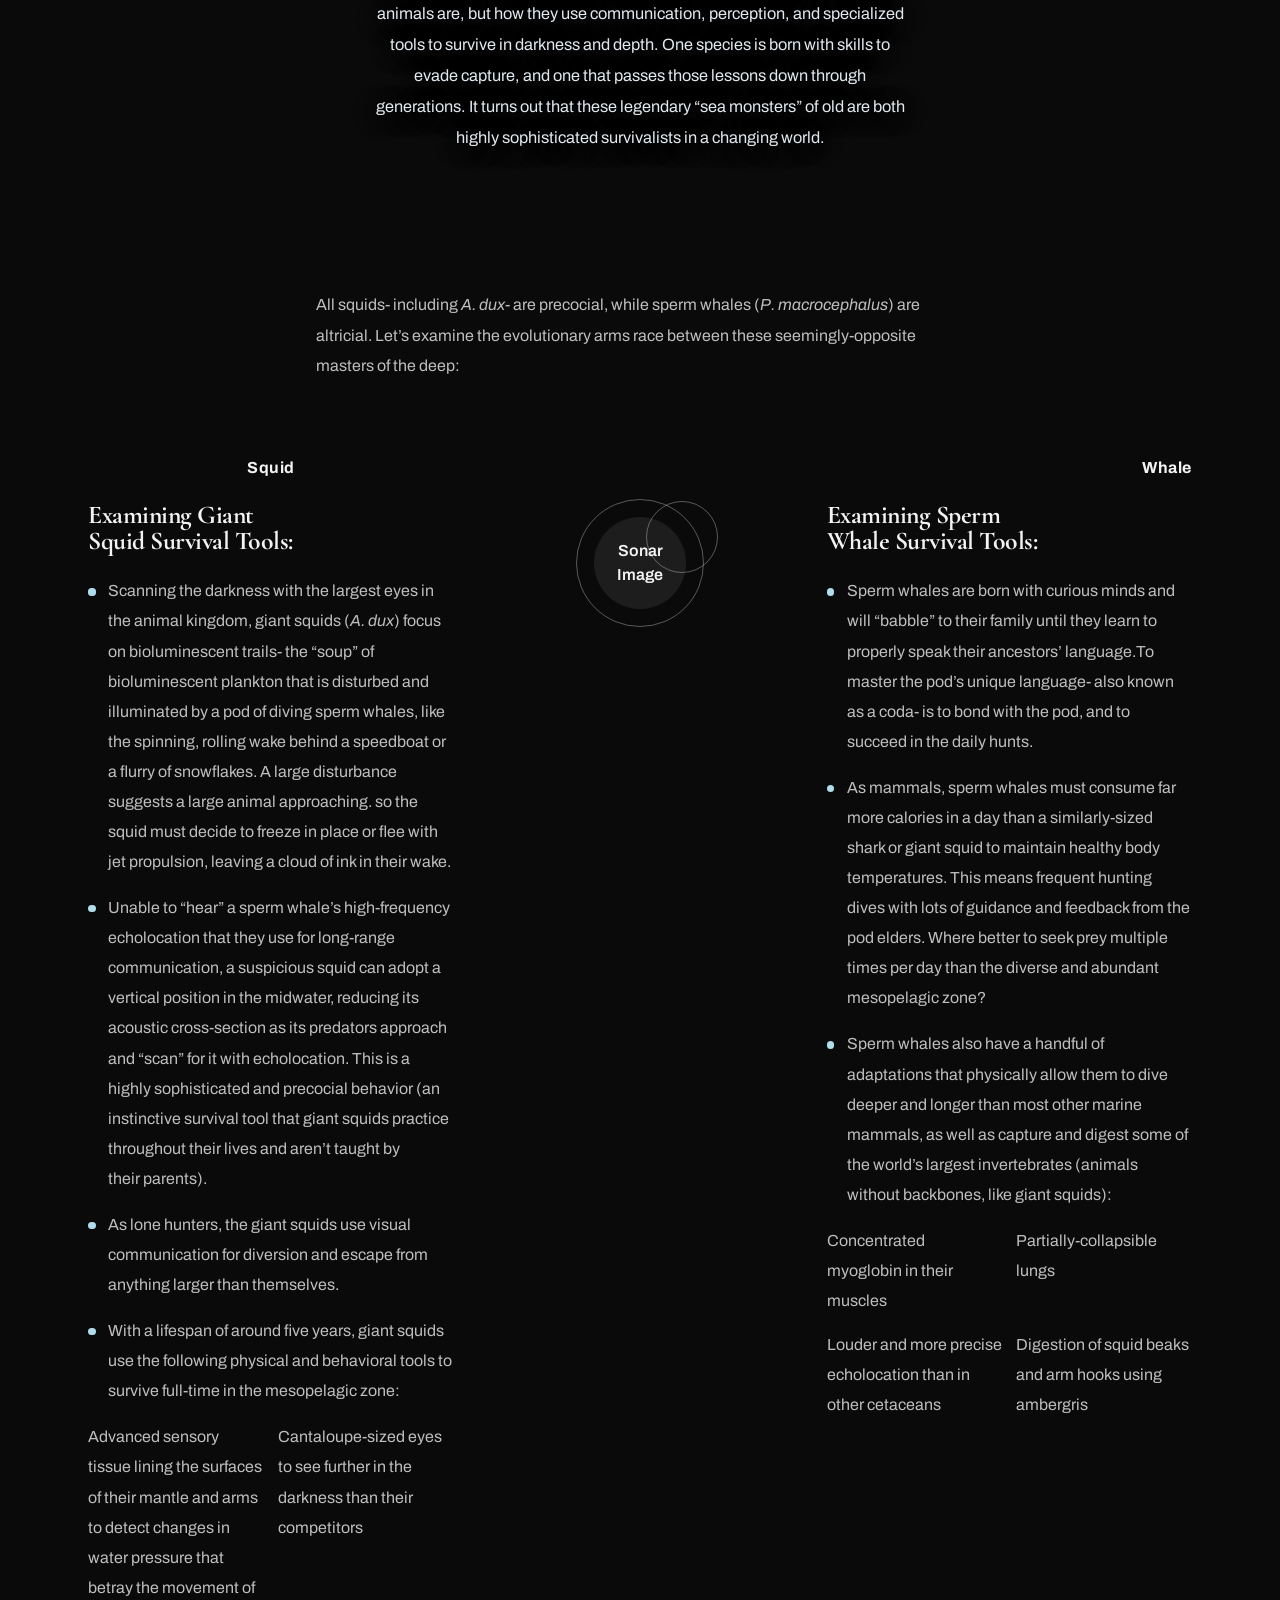
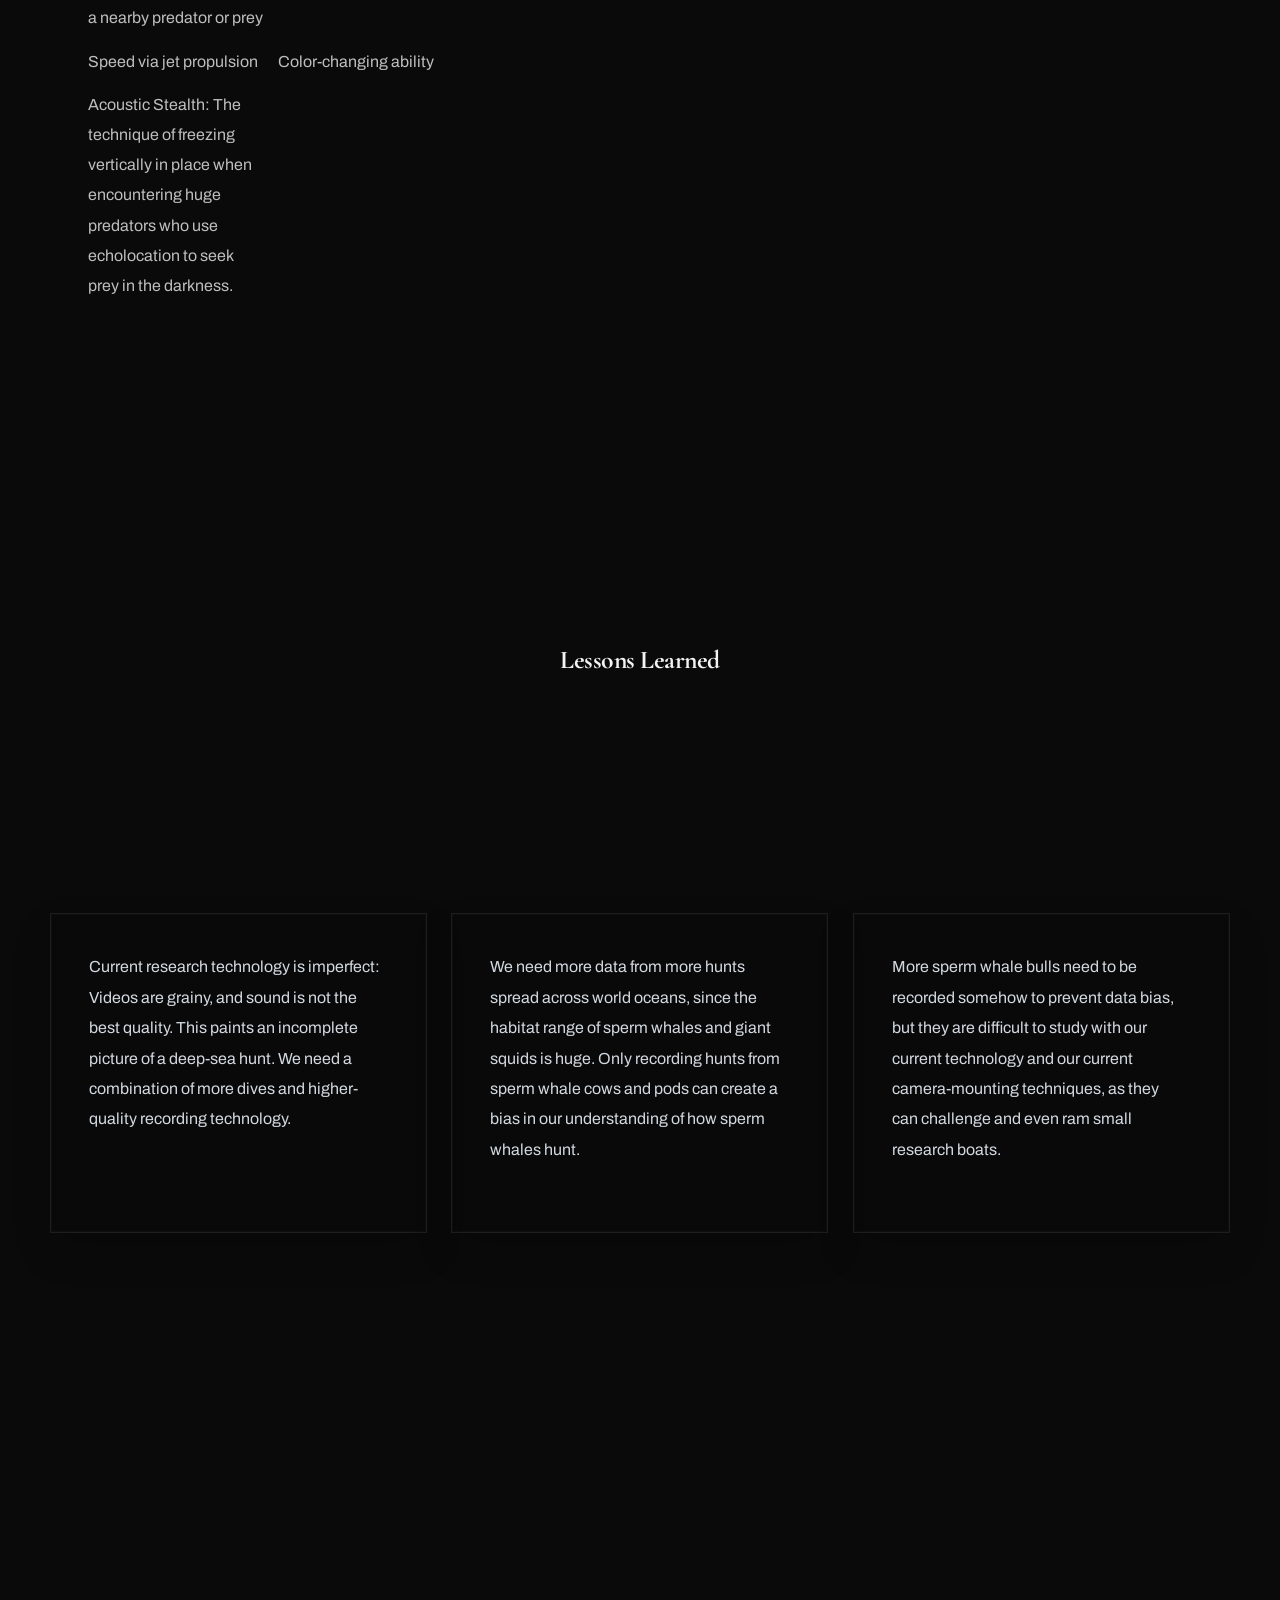
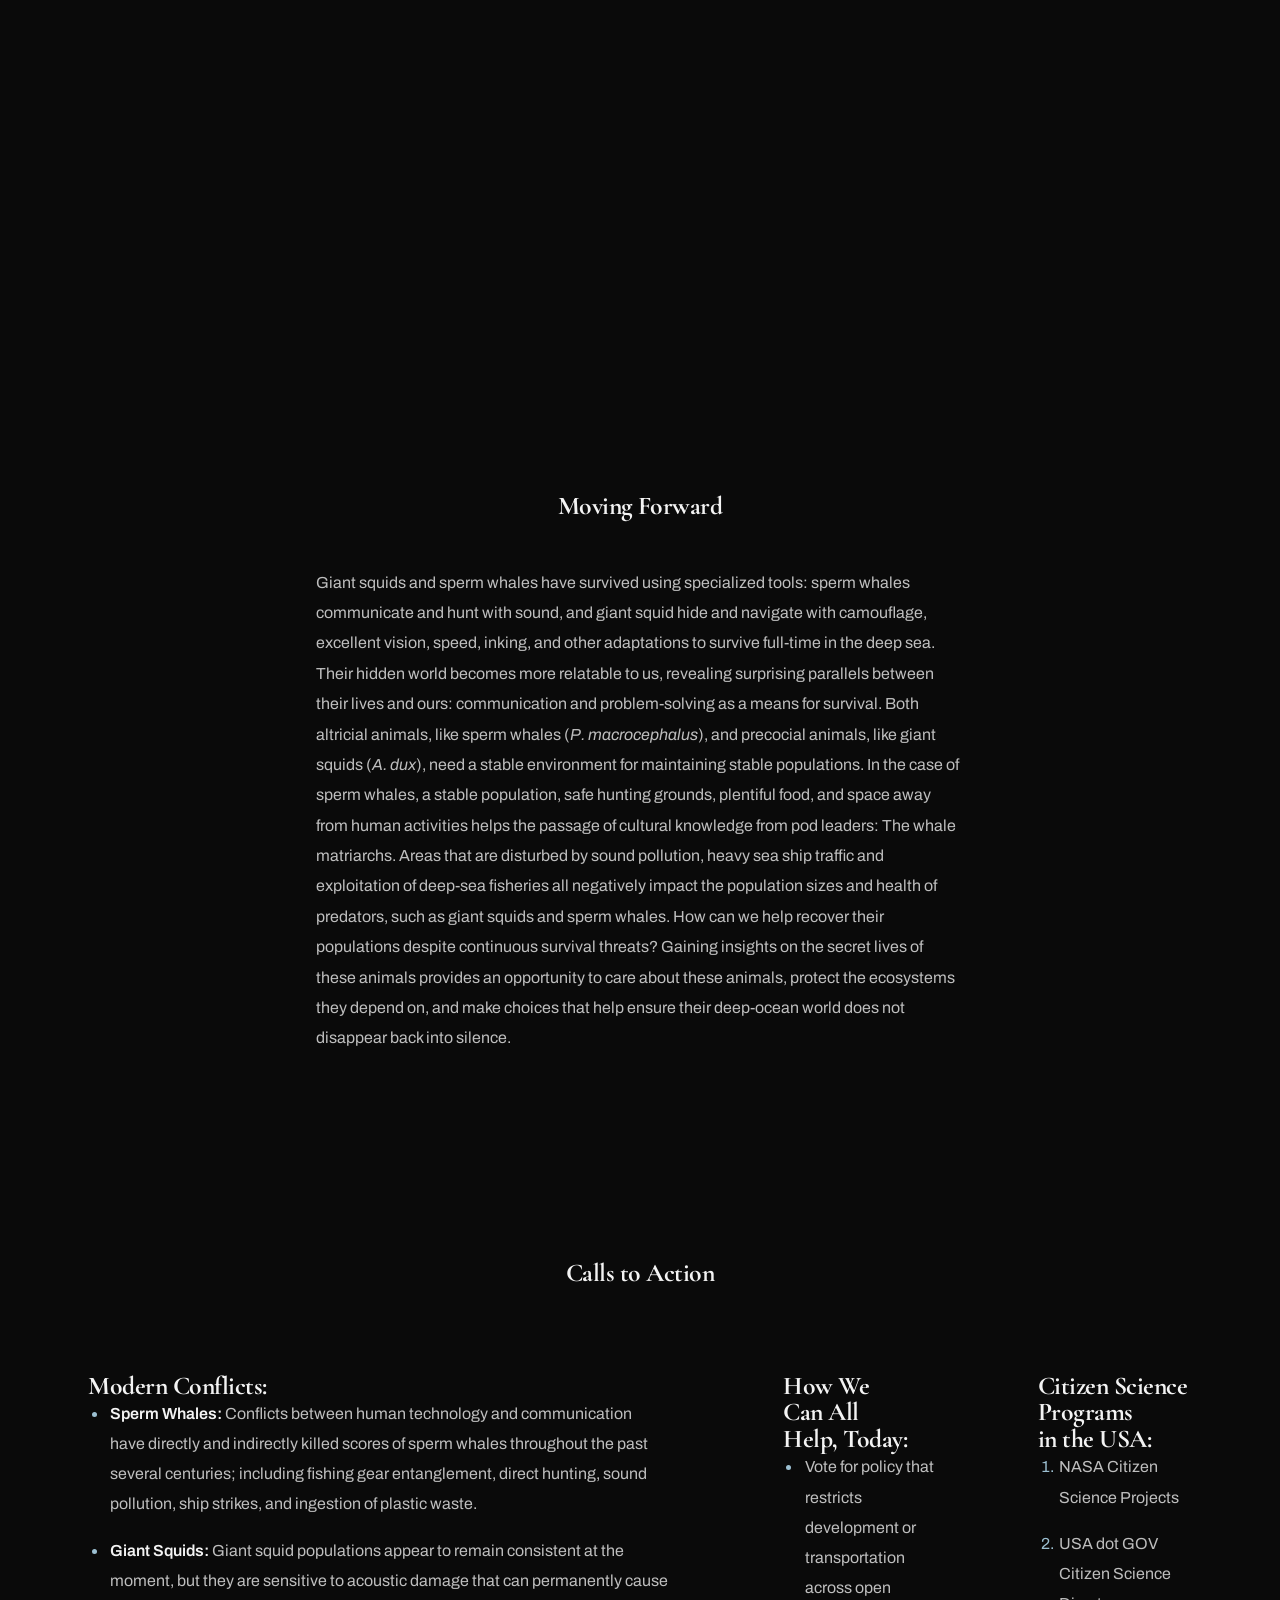
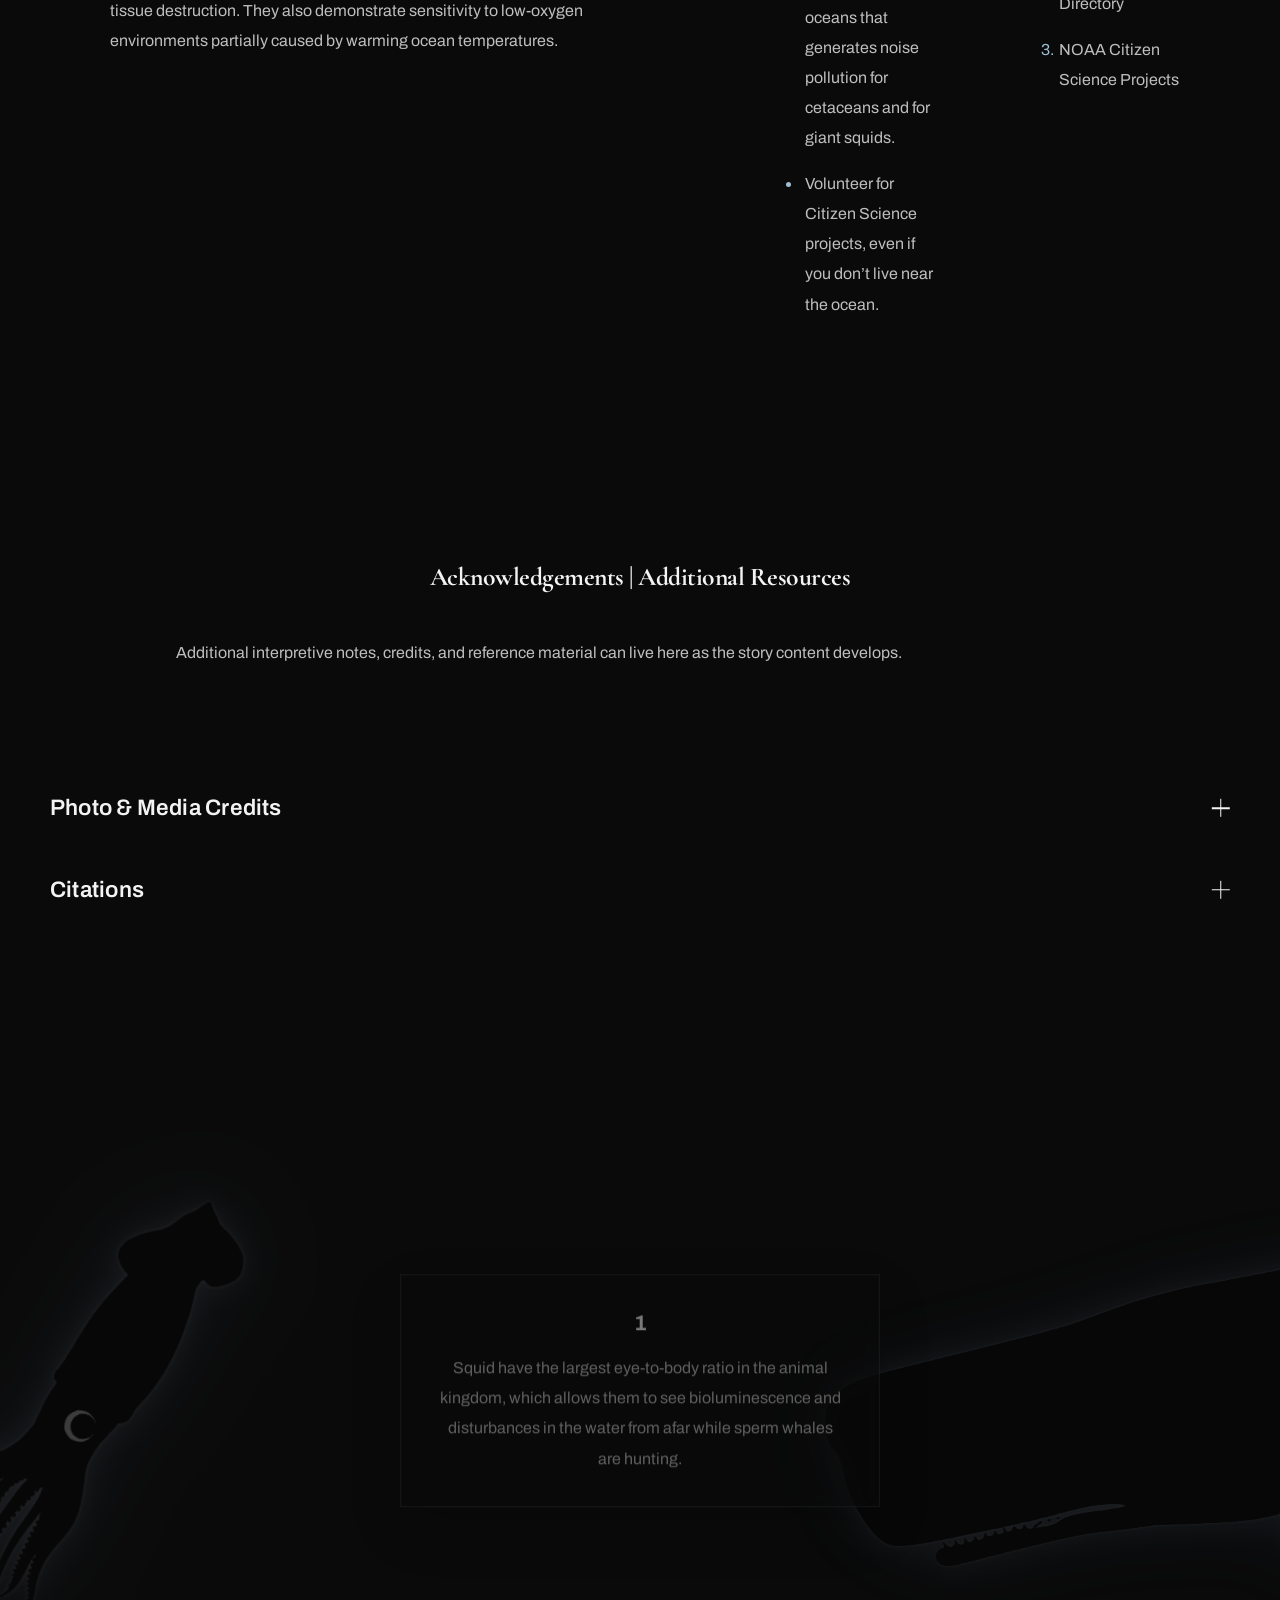
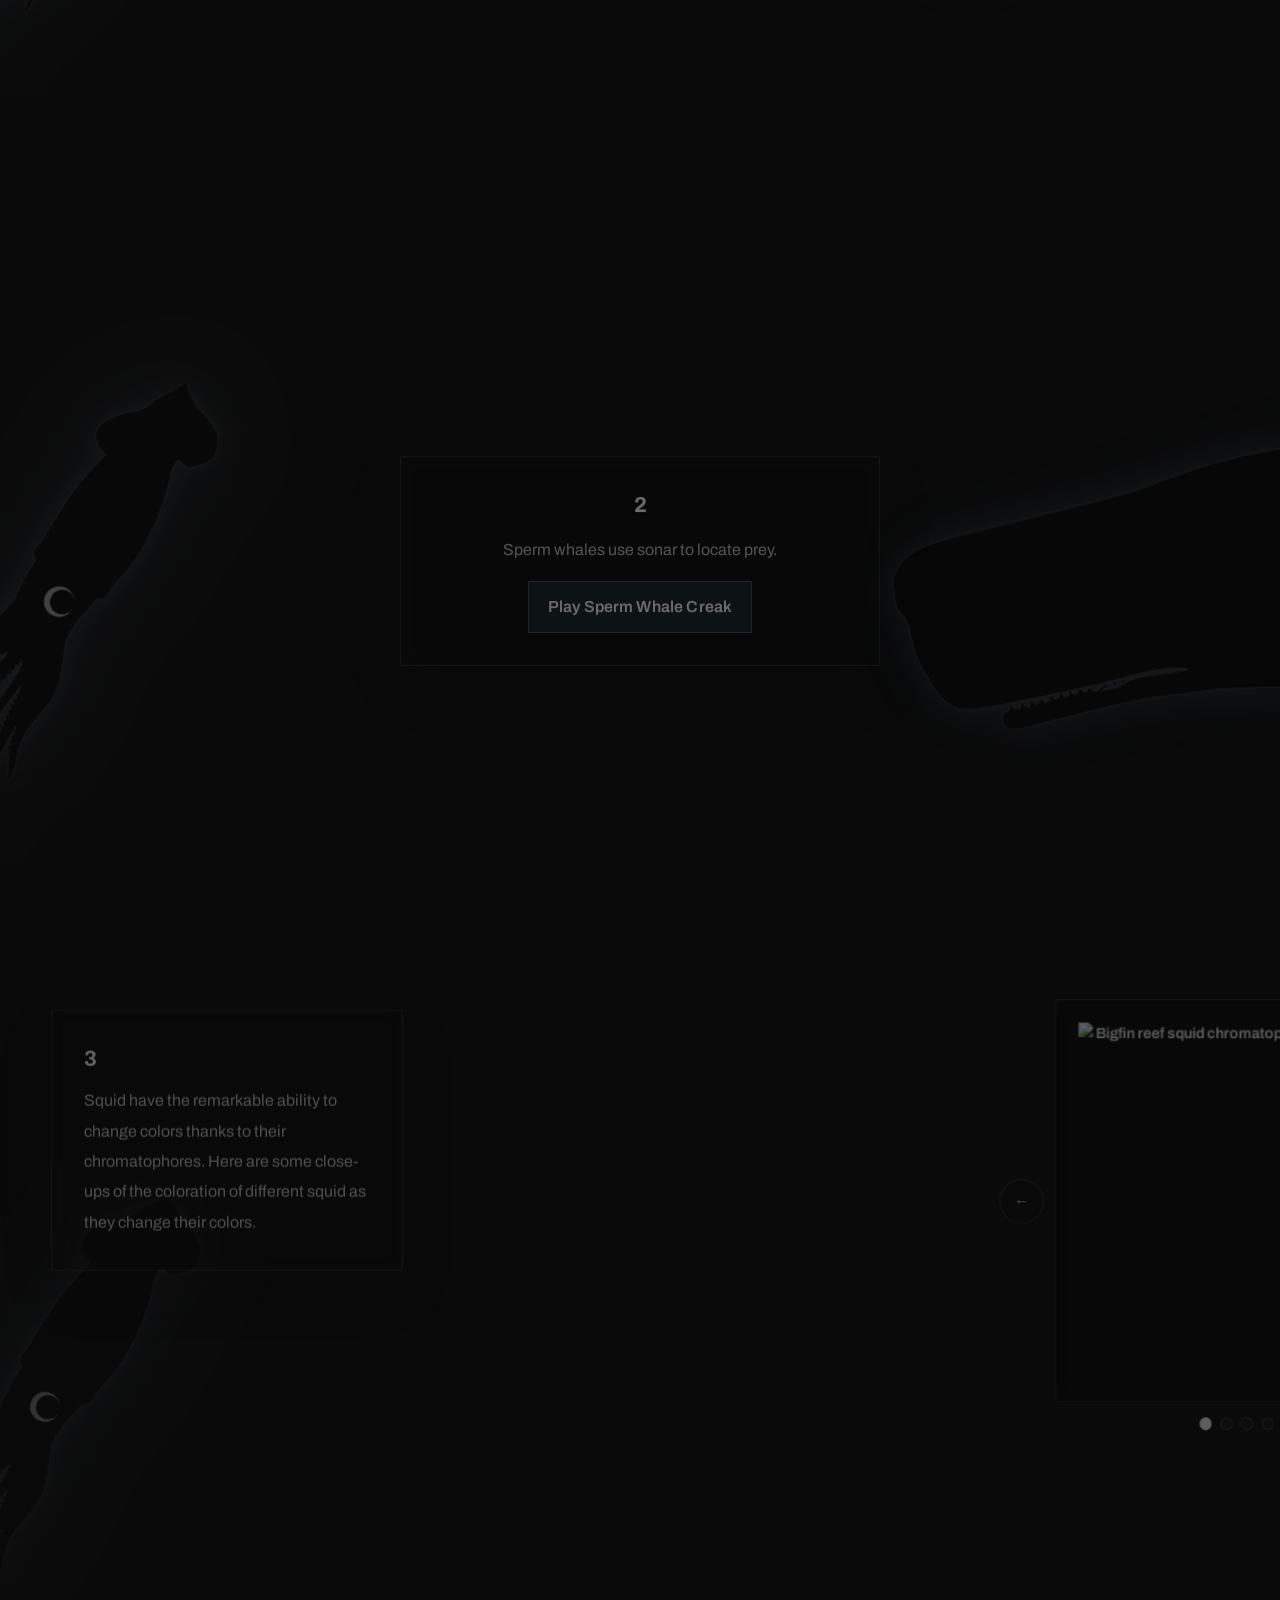
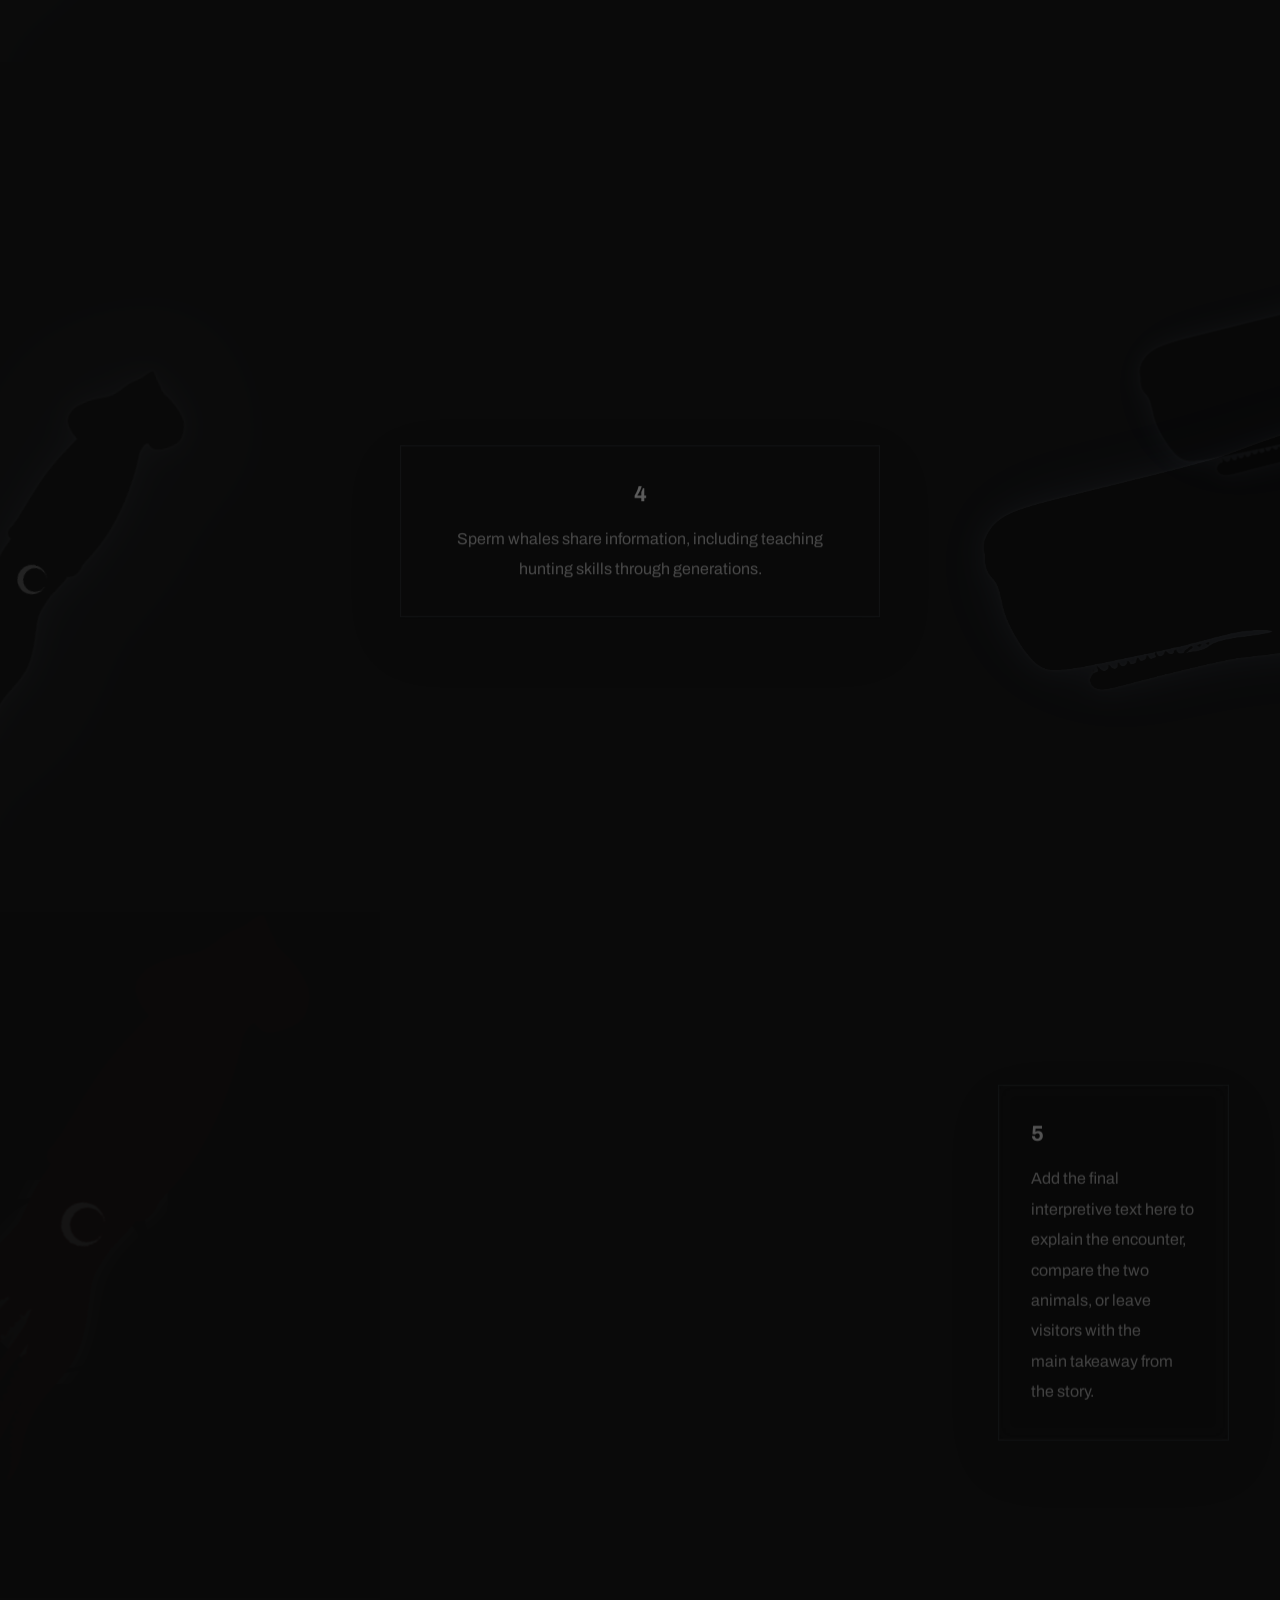
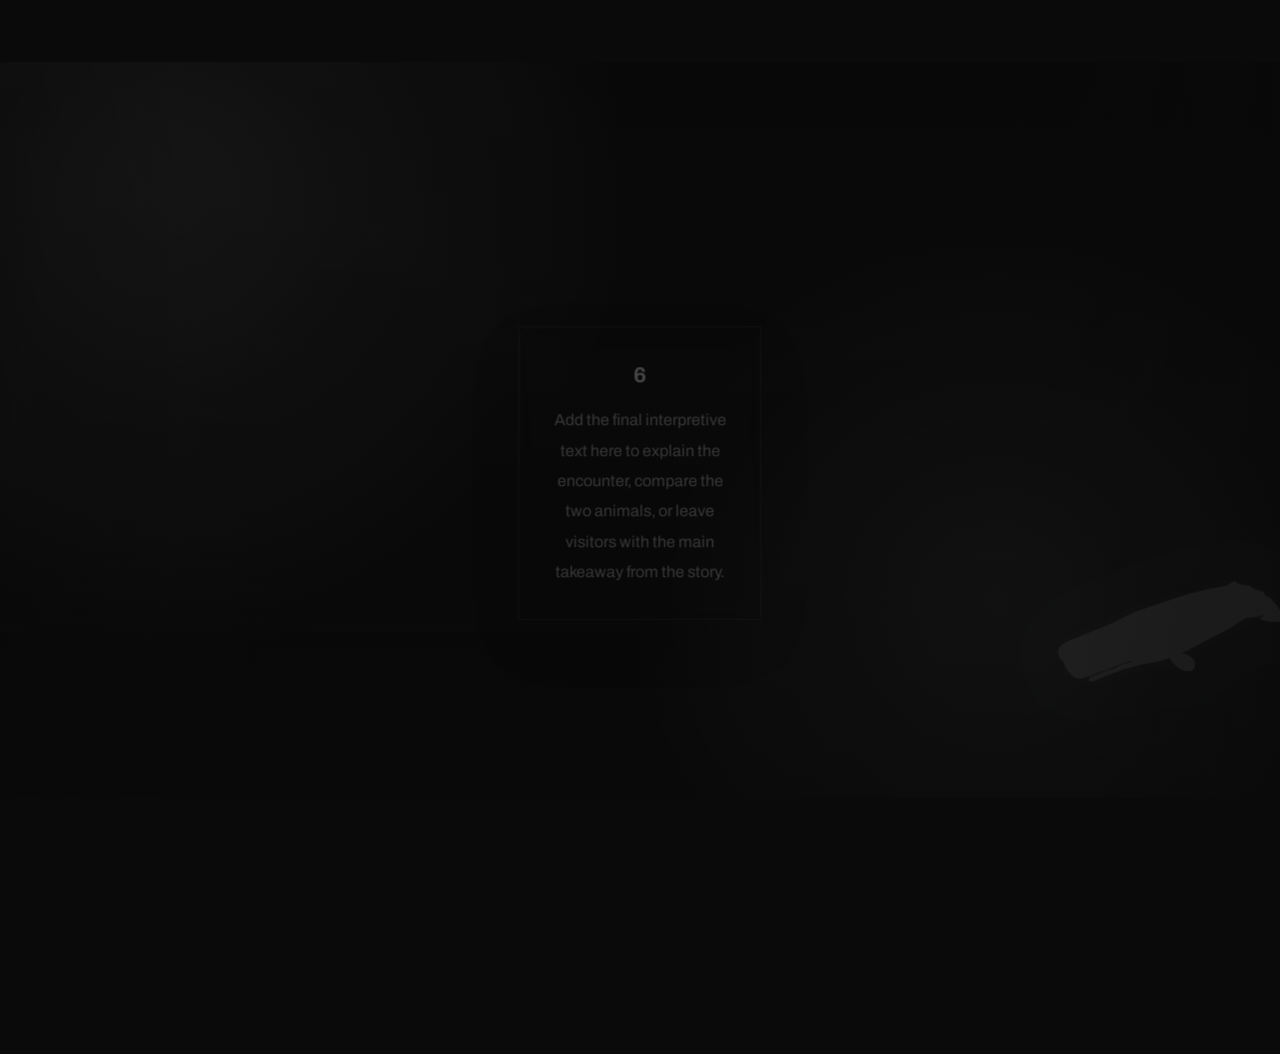
==== commit 1ba17242: "Polish exhibit backgrounds and interactions" ====
--- a/index.html
+++ b/index.html
@@ -58,18 +58,16 @@
   <main id="top">
     <section class="beat-section beat-section--hero" id="beat-1" aria-labelledby="beat-1-title">
       <div class="shell">
-        <div class="hero-panel">
+        <div class="hero-panel" data-migration-host>
+          <div class="hero-panel__migration bottom-encounter__migration" data-migration-scene aria-hidden="true">
+            <div class="bottom-encounter__migration-field" data-migration-field></div>
+          </div>
           <div class="hero-copy">
             <h1 id="beat-1-title">Hero/Myth</h1>
             <div class="placeholder-copy placeholder-copy--hero">
               <p>For centuries, sailors have told legends about whales battling giant monsters beneath the waves. Breaching and beached sperm whales bore the scars of battles in the deep dark, sparking myths of lurking behemoths that lingered long past the age of dinosaurs. Predating modern marine science, Aristotle described a giant squid, and the Norse told the legend of the Kraken. But sailors could only describe what they could see - strange beaks, scars on whales and giant tentacles rising out of the water.</p>
               <p>Today, we know that there are real animals behind these myths: Meet the sperm whale (<em>Physeter macrocephalus</em>) and giant squid (<em>Archetuethis dux</em>). The real story is much more interesting: Both animals are locked in an evolutionary arms race, constantly adapting to better capture prey and evade other predators. Our subjects are historically misunderstood animals that are nearly opposites of each other, showcasing a spectrum of survival tools millions of years in the making.</p>
             </div>
-          </div>
-          <div class="hero-visual">
-            <figure class="hero-window">
-              <div class="hero-image-pan" role="img" aria-label="Sculptural image representing the squid versus whale story concept."></div>
-            </figure>
           </div>
           <aside class="contributor-note contributor-note--hero">
           </aside>
@@ -124,9 +122,6 @@
     </section>
 
     <section class="beat-section beat-section--detritus" id="beat-3" aria-labelledby="beat-3-title">
-        <video class="section-ambient-video section-ambient-video--detritus" data-ambient-video muted loop playsinline preload="metadata" aria-hidden="true">
-          <source src="CanvaVideos/detritus.mp4" type="video/mp4">
-        </video>
         <div class="shell">
           <div class="section-heading">
           <h2 id="beat-3-title">The Hunt</h2>
@@ -139,54 +134,30 @@
               <p>Lorem ipsum dolor sit amet, consectetur adipiscing elit. Sed porttitor, eros a efficitur suscipit, sapien turpis tristique enim, vitae posuere lorem tellus nec risus.</p>
             </div>
           </div>
-          <section class="carousel-block" aria-label="Beat 3 carousel" data-carousel tabindex="0">
-            <div class="carousel-shell">
-              <button class="carousel-control" type="button" data-carousel-prev aria-label="Previous frame">
-                <span aria-hidden="true">&larr;</span>
-              </button>
-              <div class="carousel-viewport" aria-live="polite">
-                <div class="carousel-track" data-carousel-track>
-                  <article class="carousel-slide is-active" data-carousel-slide>
-                    <figure class="carousel-frame carousel-frame--image">
-                      <img src="assets/images/sperm-whale-socialization.jpg" alt="Pod of sperm whales socializing near the ocean surface.">
-                    </figure>
-                  </article>
-                  <article class="carousel-slide" data-carousel-slide>
-                    <div class="carousel-frame">
-                      <span>Frame 2</span>
-                    </div>
-                  </article>
-                  <article class="carousel-slide" data-carousel-slide>
-                    <div class="carousel-frame">
-                      <span>Frame 3</span>
-                    </div>
-                  </article>
-                </div>
-              </div>
-              <button class="carousel-control" type="button" data-carousel-next aria-label="Next frame">
-                <span aria-hidden="true">&rarr;</span>
-              </button>
-            </div>
-            <div class="carousel-indicators" aria-label="Choose frame">
-              <button class="carousel-indicator is-active" type="button" data-carousel-dot="0" aria-label="Go to frame 1"></button>
-              <button class="carousel-indicator" type="button" data-carousel-dot="1" aria-label="Go to frame 2"></button>
-              <button class="carousel-indicator" type="button" data-carousel-dot="2" aria-label="Go to frame 3"></button>
-            </div>
-          </section>
+          <div class="beat-three-hero-visual">
+            <figure class="hero-window hero-window--beat-three">
+              <div class="hero-image-pan" role="img" aria-label="Sculptural image representing the squid versus whale story concept."></div>
+            </figure>
+          </div>
         </div>
       </div>
     </section>
 
     <section class="beat-section beat-section--survival" id="beat-4" aria-labelledby="beat-4-title">
         <div class="shell">
-          <div class="section-heading">
-          <h2 id="beat-4-title">The Science of Survival</h2>
-        </div>
-        <div class="placeholder-copy">
-          <ul>
-            <li>Cetologists use advanced technology to understand not just who these animals are, but how they use communication, perception, and specialized tools to survive in darkness and depth. One species is born with skills to evade capture, and one that passes those lessons down through generations. It turns out that these legendary &ldquo;sea monsters&rdquo; of old are both highly sophisticated survivalists in a changing world.</li>
-            <li>All squids- including <em>A. dux</em>- are precocial, while sperm whales (<em>P. macrocephalus</em>) are altricial. Let&rsquo;s examine the evolutionary arms race between these seemingly-opposite masters of the deep:</li>
-          </ul>
+        <div class="placeholder-copy placeholder-copy--survival-intro">
+          <div class="survival-intro-feature">
+            <video class="section-ambient-video section-ambient-video--detritus section-ambient-video--survival-intro" data-ambient-video muted loop playsinline preload="metadata" aria-hidden="true">
+              <source src="CanvaVideos/detritus.mp4" type="video/mp4">
+            </video>
+            <div class="survival-intro-feature__inner">
+              <div class="section-heading section-heading--survival-intro">
+                <h2 id="beat-4-title">The Science of Survival</h2>
+              </div>
+              <p>Cetologists use advanced technology to understand not just who these animals are, but how they use communication, perception, and specialized tools to survive in darkness and depth. One species is born with skills to evade capture, and one that passes those lessons down through generations. It turns out that these legendary &ldquo;sea monsters&rdquo; of old are both highly sophisticated survivalists in a changing world.</p>
+            </div>
+          </div>
+          <p class="survival-intro-followup">All squids- including <em>A. dux</em>- are precocial, while sperm whales (<em>P. macrocephalus</em>) are altricial. Let&rsquo;s examine the evolutionary arms race between these seemingly-opposite masters of the deep:</p>
         </div>
         <div class="wire-grid wire-grid--survival">
           <div class="survival-column">
@@ -464,15 +435,16 @@
             <img class="bottom-encounter__squid-eye-highlight" src="assets/images/giant_squid_silhouette_transparent.png" alt="" aria-hidden="true" loading="lazy">
           </div>
         </div>
-        <div class="bottom-encounter" data-bottom-encounter>
+        <div class="bottom-encounter bottom-encounter--scene-six" data-bottom-encounter>
           <div class="bottom-encounter__explainer">
             <h3>6</h3>
             <div class="placeholder-copy">
               <p>Add the final interpretive text here to explain the encounter, compare the two animals, or leave visitors with the main takeaway from the story.</p>
             </div>
           </div>
-          <img class="bottom-encounter__silhouette bottom-encounter__silhouette--squid" src="assets/images/giant_squid_silhouette_transparent.png" alt="" loading="lazy">
-          <img class="bottom-encounter__silhouette bottom-encounter__silhouette--whale" src="assets/images/Silhouette_Sperm_Whale.png" alt="" loading="lazy">
+          <div class="bottom-encounter__migration" data-migration-scene aria-hidden="true">
+            <div class="bottom-encounter__migration-field" data-migration-field></div>
+          </div>
         </div>
       </div>
     </section>
--- a/styles.css
+++ b/styles.css
@@ -3,7 +3,7 @@
   --bg: #0a0a0a;
   --surface: rgba(255, 255, 255, 0.05);
   --surface-strong: rgba(255, 255, 255, 0.08);
-  --hero-surface: linear-gradient(180deg, #0a0a0a 0%, #121212 100%);
+  --hero-surface: linear-gradient(180deg, #0a0a0a 0%, #0a0a0a 100%);
   --text: #f3f3f3;
   --muted: #bebebe;
   --line: rgba(255, 255, 255, 0.36);
@@ -196,14 +196,26 @@
   padding-top: clamp(3rem, 5vw, 4.5rem);
 }
 
+.beat-section--hero:first-of-type {
+  padding-top: 0;
+}
+
 .beat-section--hero {
-  padding-top: clamp(2.5rem, 4vw, 3.5rem);
+  position: relative;
+  padding: 0;
+  background: var(--bg);
+  overflow: hidden;
+  isolation: isolate;
+}
+
+.beat-section--hero > .shell {
+  width: 100%;
 }
 
 .beat-section--detritus,
 .beat-section--survival {
   position: relative;
-  background: #05080d;
+  background: var(--bg);
   overflow: hidden;
   isolation: isolate;
 }
@@ -214,7 +226,7 @@
   position: relative;
   min-height: calc(100svh + (var(--family-step-count) * var(--family-reveal-step)) + clamp(10rem, 18vh, 16rem));
   padding: 0;
-  background: #05080d;
+  background: var(--bg);
   overflow: clip;
   isolation: isolate;
 }
@@ -238,36 +250,15 @@
 
 .beat-section--detritus::before,
 .beat-section--survival::before {
-  content: "";
-  position: absolute;
-  inset: 0;
-  z-index: 1;
-  background:
-    linear-gradient(180deg, rgba(4, 8, 14, 0.6) 0%, rgba(4, 8, 14, 0.46) 22%, rgba(4, 8, 14, 0.62) 100%),
-    radial-gradient(circle at 50% 50%, rgba(116, 194, 255, 0.1), rgba(116, 194, 255, 0) 40%);
-  pointer-events: none;
+  content: none;
 }
 
 .beat-section--family::before {
-  content: "";
-  position: absolute;
-  inset: 0;
-  z-index: 1;
-  background:
-    linear-gradient(180deg, rgba(5, 8, 13, 0.42) 0%, rgba(5, 8, 13, 0.18) 24%, rgba(5, 8, 13, 0.36) 100%);
-  pointer-events: none;
+  content: none;
 }
 
 .beat-section--family::after {
-  content: "";
-  position: absolute;
-  top: 0;
-  left: 0;
-  right: 0;
-  height: clamp(5rem, 10vw, 8rem);
-  z-index: 1;
-  background: linear-gradient(180deg, #05080d 0%, rgba(5, 8, 13, 0.82) 26%, rgba(5, 8, 13, 0) 100%);
-  pointer-events: none;
+  content: none;
 }
 
 .section-ambient-video {
@@ -292,6 +283,14 @@
   opacity: 0.62;
   filter: brightness(0.86) contrast(1.06) saturate(0.98);
   transform: scale(1.02);
+}
+
+.section-ambient-video--survival-intro {
+  opacity: 0.92;
+  mix-blend-mode: normal;
+  filter: grayscale(1) contrast(0.94) brightness(0.5);
+  transform: scale(1.02);
+  object-position: center 42%;
 }
 
 .section-heading {
@@ -452,8 +451,7 @@
   height: clamp(20rem, 42vh, 28rem);
   margin: 0;
   border: 1px solid rgba(170, 224, 255, 0.16);
-  background:
-    linear-gradient(180deg, rgba(12, 23, 35, 0.9) 0%, rgba(7, 13, 23, 0.96) 100%);
+  background: rgba(10, 10, 10, 0.92);
   box-shadow:
     inset 0 0 0 1px rgba(190, 235, 255, 0.04),
     0 18px 38px rgba(0, 0, 0, 0.22);
@@ -510,7 +508,7 @@
   z-index: 1;
   padding: 0.35rem 0.6rem;
   border: 1px solid rgba(173, 226, 255, 0.18);
-  background: rgba(8, 14, 24, 0.7);
+  background: rgba(10, 10, 10, 0.74);
   color: rgba(222, 245, 255, 0.88);
   font-size: 0.68rem;
   font-weight: 700;
@@ -539,6 +537,7 @@
 }
 
 .carousel-block,
+.beat-three-hero-visual,
 .wire-copy-block,
 .survival-column,
 .mini-card,
@@ -554,6 +553,7 @@
 }
 
 .carousel-block,
+.beat-three-hero-visual,
 .wire-copy-block,
 .survival-column,
 .mini-card,
@@ -563,36 +563,149 @@
 }
 
 .hero-panel {
+  --bottom-encounter-progress: 0.5;
+  --bottom-encounter-whale: 1;
+  --bottom-encounter-squid: 1;
   position: relative;
   display: grid;
-  grid-template-columns: minmax(0, 0.88fr) minmax(0, 1.12fr);
+  grid-template-columns: minmax(0, 1fr);
   gap: clamp(2rem, 4vw, 3.5rem);
+  justify-items: center;
   align-items: center;
-  min-height: 80vh;
-  padding: clamp(2.25rem, 5vw, 4rem);
+  width: 100vw;
+  min-height: min(92svh, 58rem);
+  margin-left: calc(50% - 50vw);
+  margin-right: calc(50% - 50vw);
+  padding:
+    clamp(1.4rem, 3.8vw, 2.8rem)
+    clamp(1.5rem, 6vw, 5rem)
+    clamp(4.75rem, 8vw, 6.25rem);
   border-radius: 0;
-  background: transparent;
-  overflow: visible;
+  background: var(--bg);
+  overflow: hidden;
+  isolation: isolate;
   box-shadow: none;
 }
 
 .hero-panel::before {
-  content: none;
+  content: "";
+  position: absolute;
+  inset: 0;
+  z-index: 1;
+  background:
+    radial-gradient(ellipse 98% 86% at 50% 28%, rgba(10, 10, 10, 0.01) 0%, rgba(10, 10, 10, 0.03) 22%, rgba(10, 10, 10, 0.1) 48%, rgba(10, 10, 10, 0.28) 74%, rgba(10, 10, 10, 0.64) 100%),
+    linear-gradient(180deg, rgba(10, 10, 10, 0.46) 0%, rgba(10, 10, 10, 0.04) 22%, rgba(10, 10, 10, 0.8) 100%);
+  pointer-events: none;
 }
 
 .hero-panel::after {
-  content: none;
+  content: "";
+  position: absolute;
+  inset: 0;
+  z-index: 1;
+  background:
+    linear-gradient(90deg, rgba(10, 10, 10, 0.3) 0%, rgba(10, 10, 10, 0.02) 16%, rgba(10, 10, 10, 0) 50%, rgba(10, 10, 10, 0.02) 84%, rgba(10, 10, 10, 0.3) 100%),
+    radial-gradient(circle at 50% 42%, rgba(255, 255, 255, 0.022) 0%, rgba(255, 255, 255, 0) 44%);
+  pointer-events: none;
 }
 
 .hero-copy,
 .hero-visual,
 .contributor-note--hero {
   position: relative;
-  z-index: 1;
+  z-index: 2;
+}
+
+.hero-panel__migration {
+  inset: -34% -6% -10%;
+  z-index: 0;
+  opacity: 1;
+  transform: translate3d(0, -6%, 0) scale(1.04);
+}
+
+.hero-panel__migration::before {
+  opacity: 0.16;
+}
+
+.hero-panel__migration::after {
+  opacity: 0.18;
+}
+
+.hero-panel .bottom-encounter__creature {
+  opacity: calc(var(--creature-progress) * var(--creature-opacity) * 1.24);
+}
+
+.hero-panel .bottom-encounter__creature--background {
+  opacity: calc(var(--creature-progress) * var(--creature-opacity) * 0.82);
+}
+
+.hero-panel .bottom-encounter__creature-body {
+  animation: hero-creature-traverse var(--creature-drift-duration) linear infinite;
+  animation-delay: var(--creature-drift-delay);
+}
+
+.hero-panel .bottom-encounter__creature--whale {
+  --creature-base-size: clamp(17rem, 31vw, 26rem);
+}
+
+.hero-panel .bottom-encounter__creature--squid {
+  --creature-base-size: clamp(9.5rem, 18vw, 15.5rem);
+}
+
+.hero-panel .bottom-encounter__creature--whale .bottom-encounter__creature-body {
+  filter:
+    brightness(0)
+    saturate(0)
+    invert(1)
+    sepia(0.03)
+    hue-rotate(180deg)
+    brightness(var(--creature-hero-brightness, 1.24))
+    contrast(var(--creature-hero-contrast, 1.18))
+    drop-shadow(0 0 1px rgba(255, 255, 255, var(--creature-hero-core-glow, 0.42)))
+    drop-shadow(0 0 9px rgba(246, 250, 255, var(--creature-hero-mid-glow, 0.28)))
+    drop-shadow(0 0 24px rgba(154, 198, 255, var(--creature-hero-outer-glow, 0.18)));
+}
+
+.hero-panel .bottom-encounter__creature--squid .bottom-encounter__creature-body {
+  filter:
+    brightness(0)
+    saturate(0)
+    invert(0.996)
+    sepia(0.03)
+    hue-rotate(180deg)
+    brightness(var(--creature-hero-brightness, 1.22))
+    contrast(var(--creature-hero-contrast, 1.16))
+    drop-shadow(0 0 1px rgba(255, 255, 255, var(--creature-hero-core-glow, 0.4)))
+    drop-shadow(0 0 10px rgba(246, 250, 255, var(--creature-hero-mid-glow, 0.26)))
+    drop-shadow(0 0 26px rgba(154, 198, 255, var(--creature-hero-outer-glow, 0.18)));
 }
 
 .hero-copy {
-  max-width: 34rem;
+  width: min(calc(100% - 3rem), 48rem);
+  max-width: 48rem;
+  margin-inline: auto;
+  padding: clamp(0.9rem, 1.45vw, 1.1rem) clamp(1.1rem, 1.9vw, 1.35rem);
+  background: rgba(10, 10, 10, 0.88);
+  border-radius: 1rem;
+  box-shadow:
+    0 18px 42px rgba(0, 0, 0, 0.22),
+    inset 0 0 0 1px rgba(255, 255, 255, 0.02);
+  isolation: isolate;
+  text-align: center;
+}
+
+.hero-copy::before {
+  content: "";
+  position: absolute;
+  top: 50%;
+  left: 50%;
+  width: min(76vw, 40rem);
+  height: calc(100% + clamp(1.25rem, 2.4vw, 2rem));
+  transform: translate(-50%, -50%);
+  z-index: -1;
+  background:
+    radial-gradient(ellipse at center, rgba(10, 10, 10, 0.72) 0%, rgba(10, 10, 10, 0.46) 40%, rgba(10, 10, 10, 0.14) 72%, rgba(10, 10, 10, 0) 100%);
+  pointer-events: none;
 }
 
 .hero-copy .eyebrow {
@@ -607,13 +720,14 @@
   line-height: 0.94;
   letter-spacing: -0.04em;
   color: var(--hero-text);
-  text-shadow: 0 24px 60px rgba(0, 0, 0, 0.24);
+  text-shadow: 0 18px 42px rgba(0, 0, 0, 0.32);
 }
 
 .placeholder-copy {
   display: grid;
-  gap: 1.25rem;
-  max-width: 66ch;
+  gap: 1rem;
+  max-width: 48ch;
+  margin-inline: auto;
 }
 
 .placeholder-copy p {
@@ -648,14 +762,20 @@
 }
 
 .placeholder-copy--hero {
-  width: min(100%, 34rem);
+  width: min(100%, 60ch);
+  max-width: 60ch;
   margin-top: 1.75rem;
   gap: 1.35rem;
+  margin-inline: auto;
 }
 
 .placeholder-copy--hero p {
-  color: var(--hero-muted);
+  color: rgba(225, 232, 240, 0.92);
   line-height: 1.8;
+}
+
+.contributor-note--hero {
+  display: none;
 }
 
 .placeholder-copy--resources {
@@ -679,7 +799,7 @@
   height: clamp(560px, 78vh, 760px);
   margin: 0;
   overflow: hidden;
-  background: #080808;
+  background: var(--bg);
 }
 
 .hero-window::after {
@@ -715,6 +835,18 @@
   display: grid;
   gap: 1.25rem;
   min-height: 340px;
+}
+
+.beat-three-hero-visual {
+  display: flex;
+  align-items: center;
+  justify-content: center;
+  min-height: clamp(32rem, 58vw, 44rem);
+}
+
+.hero-window--beat-three {
+  max-width: min(100%, 640px);
+  height: clamp(32rem, 58vw, 44rem);
 }
 
 .carousel-shell {
@@ -763,7 +895,7 @@
 .carousel-frame--image {
   margin: 0;
   padding: 0;
-  background: #101010;
+  background: var(--bg);
 }
 
 .carousel-frame--image::before {
@@ -931,8 +1063,7 @@
   gap: 1rem;
   padding: 1.35rem 1.2rem 1.2rem;
   border: 1px solid rgba(170, 224, 255, 0.16);
-  background:
-    linear-gradient(180deg, rgba(12, 23, 35, 0.94) 0%, rgba(7, 13, 23, 0.97) 100%);
+  background: rgba(10, 10, 10, 0.9);
   box-shadow:
     inset 0 0 0 1px rgba(190, 235, 255, 0.04),
     0 18px 38px rgba(0, 0, 0, 0.28);
@@ -1172,7 +1303,7 @@
 
 .beat-section--family .mini-card {
   --family-card-progress: 0;
-  background: linear-gradient(180deg, rgba(8, 16, 28, 0.34) 0%, rgba(8, 16, 28, 0.22) 100%);
+  background: rgba(10, 10, 10, 0.28);
   border: 1px solid rgba(185, 224, 255, 0.1);
   box-shadow:
     inset 0 0 0 1px rgba(255, 255, 255, 0.02),
@@ -1204,7 +1335,7 @@
 }
 
 .beat-section--followup {
-  background: #05080d;
+  background: var(--bg);
 }
 
 .moving-forward-copy {
@@ -1324,6 +1455,68 @@
   border-bottom: 0;
 }
 
+.placeholder-copy--survival-intro {
+  width: 100%;
+  max-width: none;
+  margin: 0 0 2.25rem;
+  gap: 1.25rem;
+}
+
+.survival-intro-feature {
+  position: relative;
+  width: 100vw;
+  margin-inline: calc(50% - 50vw);
+  min-height: clamp(21rem, 38vw, 28rem);
+  overflow: hidden;
+  isolation: isolate;
+  background: var(--bg);
+}
+
+.survival-intro-feature::after {
+  content: "";
+  position: absolute;
+  inset: 0;
+  z-index: 1;
+  background:
+    linear-gradient(180deg, rgba(10, 10, 10, 0.04) 0%, rgba(10, 10, 10, 0.1) 30%, rgba(10, 10, 10, 0.4) 100%);
+  pointer-events: none;
+}
+
+.survival-intro-feature__inner {
+  position: relative;
+  z-index: 2;
+  display: grid;
+  gap: clamp(1rem, 2.2vw, 1.6rem);
+  width: min(calc(100% - 3rem), 72ch);
+  margin: 0 auto;
+  padding: clamp(3.5rem, 8vw, 5.75rem) 0 clamp(2rem, 4vw, 2.8rem);
+  text-shadow: 0 4px 22px rgba(0, 0, 0, 0.52);
+}
+
+.section-heading--survival-intro {
+  margin-bottom: 0;
+}
+
+.section-heading--survival-intro h2 {
+  color: var(--hero-text);
+  text-shadow: 0 18px 44px rgba(0, 0, 0, 0.4);
+}
+
+.survival-intro-feature p {
+  max-width: 60ch;
+  margin: 0 auto;
+  color: rgba(234, 241, 248, 0.96);
+  font-size: clamp(1.02rem, 1.12vw, 1.12rem);
+  line-height: 1.9;
+  text-align: center;
+}
+
+.survival-intro-followup {
+  margin: 0;
+  max-width: 72ch;
+  margin-inline: auto;
+}
+
 #beat-4 > .shell > .placeholder-copy ul {
   padding-left: 0;
   list-style: none;
@@ -1379,7 +1572,7 @@
   align-content: start;
   gap: 1rem;
   border: 1px solid rgba(185, 224, 255, 0.1);
-  background: linear-gradient(180deg, rgba(8, 16, 28, 0.34) 0%, rgba(8, 16, 28, 0.22) 100%);
+  background: rgba(10, 10, 10, 0.28);
   box-shadow:
     inset 0 0 0 1px rgba(255, 255, 255, 0.02),
     0 18px 36px rgba(0, 0, 0, 0.16);
@@ -1541,7 +1734,7 @@
   width: min(30rem, calc(100% - 3rem));
   padding: clamp(1.35rem, 2.6vw, 2rem);
   border: 1px solid rgba(184, 226, 255, 0.12);
-  background: linear-gradient(180deg, rgba(8, 14, 23, 0.86) 0%, rgba(5, 9, 15, 0.92) 100%);
+  background: rgba(10, 10, 10, 0.9);
   box-shadow:
     inset 0 0 0 1px rgba(255, 255, 255, 0.02),
     0 22px 52px rgba(0, 0, 0, 0.34);
@@ -1841,7 +2034,7 @@
   width: clamp(23rem, 58vw, 46rem);
   opacity: calc(var(--bottom-encounter-squid) * 0.58);
   overflow: hidden;
-  background: #0a265e;
+  background: var(--bg);
   transform: translate3d(calc((1 - var(--bottom-encounter-squid)) * -138px), calc((1 - var(--bottom-encounter-squid)) * 42px), 0) scale(calc(0.84 + var(--bottom-encounter-squid) * 0.16));
   z-index: 2;
 }
@@ -1849,7 +2042,7 @@
 .bottom-encounter__ink-backdrop {
   position: absolute;
   inset: -14% -10% -16% -8%;
-  background: #0a265e;
+  background: var(--bg);
   transform: rotate(11deg) scale(1.08);
   transform-origin: center;
   filter: none;
@@ -1867,7 +2060,7 @@
 
 .bottom-encounter--scene-five .bottom-encounter__ink-squid-group::after {
   inset: 0;
-  background: #000000;
+  background: var(--bg);
   opacity: calc(var(--scene-five-ink-swallow) * 0.32);
   transform: none;
   filter: none;
@@ -1935,6 +2128,134 @@
   z-index: 2;
 }
 
+.bottom-encounter--scene-six {
+  min-height: clamp(30rem, 68vw, 46rem);
+}
+
+.bottom-encounter--scene-six .bottom-encounter__explainer {
+  top: 52%;
+  width: clamp(14rem, 19vw, 16rem);
+  min-height: clamp(13.5rem, 20vw, 17rem);
+  z-index: 5;
+}
+
+.bottom-encounter__migration {
+  position: absolute;
+  inset: 0;
+  overflow: hidden;
+  pointer-events: none;
+  z-index: 1;
+}
+
+.bottom-encounter__migration::before,
+.bottom-encounter__migration::after {
+  content: "";
+  position: absolute;
+  pointer-events: none;
+}
+
+.bottom-encounter__migration::before {
+  inset: -8%;
+  background:
+    radial-gradient(circle at 18% 22%, rgba(255, 255, 255, 0.06), transparent 34%),
+    radial-gradient(circle at 74% 70%, rgba(255, 255, 255, 0.045), transparent 30%),
+    linear-gradient(180deg, rgba(10, 10, 10, 0) 0%, rgba(10, 10, 10, 0.14) 100%);
+  opacity: 0.82;
+  z-index: 0;
+}
+
+.bottom-encounter__migration::after {
+  inset: 0;
+  background:
+    linear-gradient(90deg, rgba(10, 10, 10, 0.24) 0%, transparent 16%, transparent 84%, rgba(10, 10, 10, 0.24) 100%),
+    linear-gradient(180deg, rgba(10, 10, 10, 0.02) 0%, rgba(10, 10, 10, 0.18) 100%);
+  opacity: 0.68;
+  z-index: 0;
+}
+
+.bottom-encounter__migration-field {
+  position: absolute;
+  inset: 0;
+  z-index: 1;
+}
+
+.bottom-encounter__creature {
+  position: absolute;
+  left: 0;
+  top: 0;
+  width: var(--creature-base-size);
+  opacity: calc(var(--creature-progress) * var(--creature-opacity));
+  transform:
+    translate3d(
+      calc(-50% + ((1 - var(--creature-progress)) * var(--creature-entry-x)) + ((var(--bottom-encounter-progress) - 0.5) * var(--creature-parallax-x))),
+      calc(-50% + ((1 - var(--creature-progress)) * var(--creature-entry-y)) + ((var(--bottom-encounter-progress) - 0.5) * var(--creature-parallax-y))),
+      0
+    )
+    scale(var(--creature-scale))
+    rotate(calc(var(--creature-rotation) + ((1 - var(--creature-progress)) * var(--creature-entry-rotation))));
+  transform-origin: center;
+  transition: transform 900ms cubic-bezier(0.22, 1, 0.36, 1), opacity 900ms ease-out;
+  will-change: transform, opacity;
+}
+
+.bottom-encounter__creature-body {
+  width: 100%;
+  transform-origin: center;
+  animation: bottom-encounter-creature-drift var(--creature-drift-duration) ease-in-out infinite alternate;
+  animation-delay: var(--creature-drift-delay);
+  backface-visibility: hidden;
+}
+
+.bottom-encounter__creature-media {
+  display: block;
+  width: 100%;
+  height: auto;
+  transform: scaleX(var(--creature-mirror, 1)) scale(var(--creature-stretch-x, 1), var(--creature-stretch-y, 1));
+  transform-origin: center;
+  user-select: none;
+  -webkit-user-drag: none;
+}
+
+.bottom-encounter__creature--whale {
+  --creature-base-size: clamp(15.5rem, 27vw, 24rem);
+}
+
+.bottom-encounter__creature--whale .bottom-encounter__creature-body {
+  filter:
+    brightness(0)
+    saturate(0)
+    invert(0.96)
+    sepia(0.08)
+    hue-rotate(176deg)
+    brightness(1.02)
+    contrast(1.04)
+    drop-shadow(0 0 2px rgba(255, 255, 255, 0.16))
+    drop-shadow(0 0 12px rgba(214, 228, 255, 0.16))
+    drop-shadow(0 0 34px rgba(118, 168, 255, 0.14));
+}
+
+.bottom-encounter__creature--squid {
+  --creature-base-size: clamp(8.5rem, 16vw, 14rem);
+}
+
+.bottom-encounter__creature--squid .bottom-encounter__creature-body {
+  filter:
+    brightness(0)
+    saturate(0)
+    invert(0.93)
+    sepia(0.05)
+    hue-rotate(178deg)
+    brightness(1.01)
+    contrast(1.02)
+    drop-shadow(0 0 2px rgba(255, 255, 255, 0.18))
+    drop-shadow(0 0 14px rgba(220, 234, 255, 0.15))
+    drop-shadow(0 0 38px rgba(116, 170, 255, 0.14));
+}
+
+.bottom-encounter__creature--background {
+  opacity: calc(var(--creature-progress) * var(--creature-opacity) * 0.84);
+}
+
 .bottom-encounter__carousel {
   gap: 1rem;
   min-height: auto;
@@ -1952,7 +2273,7 @@
 }
 
 .bottom-encounter__carousel .carousel-frame {
-  background: rgba(6, 11, 18, 0.82);
+  background: rgba(10, 10, 10, 0.88);
   border: 1px solid rgba(180, 226, 255, 0.14);
   box-shadow:
     inset 0 0 0 1px rgba(255, 255, 255, 0.02),
@@ -1965,7 +2286,7 @@
 }
 
 .bottom-encounter__carousel .carousel-control {
-  background: rgba(11, 20, 34, 0.76);
+  background: rgba(10, 10, 10, 0.82);
   border-color: rgba(176, 223, 255, 0.2);
 }
 
@@ -2001,6 +2322,80 @@
   animation: scene-one-whale-halo-pulse 1280ms ease-in-out infinite;
 }
 
+@keyframes bottom-encounter-creature-drift {
+  0% {
+    transform:
+      translate3d(calc(var(--creature-drift-x) * -0.42), calc(var(--creature-drift-y) * -0.24), 0)
+      rotate(calc(var(--creature-drift-rotation) * -0.2));
+  }
+
+  34% {
+    transform:
+      translate3d(calc(var(--creature-drift-x) * 0.14), calc(var(--creature-drift-y) * -0.5), 0)
+      rotate(calc(var(--creature-drift-rotation) * 0.08));
+  }
+
+  68% {
+    transform:
+      translate3d(calc(var(--creature-drift-x) * 0.42), calc(var(--creature-drift-y) * 0.22), 0)
+      rotate(calc(var(--creature-drift-rotation) * 0.18));
+  }
+
+  100% {
+    transform:
+      translate3d(calc(var(--creature-drift-x) * 0.5), calc(var(--creature-drift-y) * 0.42), 0)
+      rotate(calc(var(--creature-drift-rotation) * 0.16));
+  }
+}
+
+@keyframes hero-creature-traverse {
+  0% {
+    transform:
+      translate3d(0, calc(var(--creature-drift-y) * -0.34), 0)
+      rotate(calc(var(--creature-drift-rotation) * -0.16));
+  }
+
+  22% {
+    transform:
+      translate3d(
+        calc((var(--creature-travel-x) * 0.22) + (var(--creature-drift-x) * 0.16)),
+        calc(var(--creature-drift-y) * -0.56),
+        0
+      )
+      rotate(calc(var(--creature-drift-rotation) * 0.1));
+  }
+
+  48% {
+    transform:
+      translate3d(
+        calc((var(--creature-travel-x) * 0.48) + (var(--creature-drift-x) * -0.08)),
+        calc(var(--creature-drift-y) * 0.04),
+        0
+      )
+      rotate(calc(var(--creature-drift-rotation) * -0.08));
+  }
+
+  74% {
+    transform:
+      translate3d(
+        calc((var(--creature-travel-x) * 0.74) + (var(--creature-drift-x) * 0.12)),
+        calc(var(--creature-drift-y) * 0.42),
+        0
+      )
+      rotate(calc(var(--creature-drift-rotation) * 0.16));
+  }
+
+  100% {
+    transform:
+      translate3d(
+        var(--creature-travel-x),
+        calc(var(--creature-drift-y) * 0.18),
+        0
+      )
+      rotate(calc(var(--creature-drift-rotation) * -0.04));
+  }
+}
+
 @media (prefers-reduced-motion: reduce) {
   html {
     scroll-behavior: auto;
@@ -2020,6 +2415,16 @@
 
   .bottom-encounter--scene-one .bottom-encounter__silhouette--whale {
     animation: none;
+  }
+
+  .bottom-encounter__creature-body {
+    animation: none;
+    transform: none;
+  }
+
+  .hero-panel .bottom-encounter__creature-body {
+    animation: none;
+    transform: none;
   }
 
   .bottom-encounter--scene-two.is-sonar-active .bottom-encounter__sonar-ring {
@@ -2283,9 +2688,28 @@
     width: clamp(20rem, 64vw, 34rem);
   }
 
+  .bottom-encounter--scene-six {
+    min-height: clamp(32rem, 86vw, 42rem);
+  }
+
+  .bottom-encounter--scene-six .bottom-encounter__explainer {
+    top: 54%;
+    width: clamp(13rem, 24vw, 15.25rem);
+    min-height: clamp(13rem, 25vw, 16rem);
+  }
+
+  .bottom-encounter__creature--whale {
+    --creature-base-size: clamp(14.25rem, 34vw, 22rem);
+  }
+
+  .bottom-encounter__creature--squid {
+    --creature-base-size: clamp(8rem, 18vw, 12.75rem);
+  }
+
   .hero-panel,
   .contributor-note,
   .carousel-block,
+  .beat-three-hero-visual,
   .depth-rail,
   .survival-column,
   .sonar-placeholder {
@@ -2293,29 +2717,25 @@
   }
 
   .hero-panel {
-    grid-template-columns: 1fr;
-  }
-
-  .hero-visual {
-    min-height: 560px;
-  }
-
-  .hero-window {
-    max-width: 100%;
-    height: clamp(420px, 72vh, 620px);
-  }
-
-  .contributor-note {
-    align-items: start;
-  }
-
-  .contributor-note p {
-    max-width: none;
-  }
-
-  .contributor-note--hero {
-    position: static;
-    margin-top: 0.75rem;
+    min-height: min(88svh, 54rem);
+    padding:
+      clamp(1.8rem, 4.8vw, 3rem)
+      clamp(1.25rem, 5vw, 3rem)
+      clamp(4.25rem, 8vw, 5.35rem);
+  }
+
+  .hero-copy {
+    width: min(calc(100% - 2.5rem), 40rem);
+    max-width: 40rem;
+  }
+
+  .hero-copy::before {
+    width: min(94vw, 48rem);
+    height: calc(100% + 5rem);
+  }
+
+  .hero-window--beat-three {
+    height: clamp(26rem, 72vw, 38rem);
   }
 
   .depth-rail {
@@ -2368,6 +2788,18 @@
   }
 }
 
+@media (max-aspect-ratio: 4 / 5) {
+  .hero-copy {
+    width: min(calc(100% - 2.25rem), 23rem);
+    max-width: 23rem;
+  }
+
+  .hero-copy::before {
+    width: min(90vw, 28rem);
+    height: calc(100% + 4.5rem);
+  }
+}
+
 @media (max-width: 640px) {
   .shell,
   .shell--narrow {
@@ -2378,15 +2810,29 @@
     padding: 3.5rem 0;
   }
 
+  .beat-section--hero {
+    padding: 0;
+  }
+
   .wire-grid {
     gap: 1.5rem;
   }
 
+  .survival-intro-feature {
+    min-height: clamp(18rem, 64vw, 23rem);
+  }
+
+  .survival-intro-feature__inner {
+    width: min(calc(100% - 2rem), 34rem);
+    padding: 3.1rem 0 1.45rem;
+  }
+
   .beat-section--follow-whale {
     padding: 3.5rem 0;
   }
 
   .carousel-block,
+  .beat-three-hero-visual,
   .wire-copy-block,
   .survival-column,
   .mini-card,
@@ -2413,7 +2859,8 @@
   }
 
   .hero-panel {
-    padding: 1.75rem;
+    min-height: clamp(46rem, 138vw, 56rem);
+    padding: 2.9rem 1rem 4.8rem;
   }
 
   .follow-whale-track {
@@ -2436,12 +2883,19 @@
     font-size: clamp(2.5rem, 12vw, 4rem);
   }
 
-  .hero-visual {
-    min-height: 440px;
-  }
-
-  .hero-window {
-    height: clamp(340px, 60vh, 500px);
+  .hero-copy {
+    width: min(calc(100% - 2rem), 20rem);
+    max-width: 20rem;
+    padding: 0.95rem 0.78rem 1.12rem;
+  }
+
+  .hero-copy::before {
+    width: min(90vw, 27rem);
+    height: calc(100% + 3.75rem);
+  }
+
+  .hero-window--beat-three {
+    height: clamp(22rem, 78vw, 30rem);
   }
 
   .beat-section--family {
@@ -2565,6 +3019,31 @@
     opacity: calc(var(--bottom-encounter-squid) * 0.52);
   }
 
+  .bottom-encounter--scene-six {
+    min-height: clamp(36rem, 138vw, 44rem);
+  }
+
+  .bottom-encounter--scene-six .bottom-encounter__explainer {
+    top: auto;
+    bottom: clamp(1rem, 4vw, 1.5rem);
+    left: 50%;
+    width: min(calc(100% - 1.5rem), 18rem);
+    min-height: auto;
+    transform: translate3d(-50%, 0, 0);
+  }
+
+  .bottom-encounter__creature--background {
+    display: none;
+  }
+
+  .bottom-encounter__creature--whale {
+    --creature-base-size: clamp(12rem, 46vw, 17.5rem);
+  }
+
+  .bottom-encounter__creature--squid {
+    --creature-base-size: clamp(7.5rem, 24vw, 11.25rem);
+  }
+
   .bottom-encounter__carousel .carousel-shell {
     gap: 0.5rem;
   }
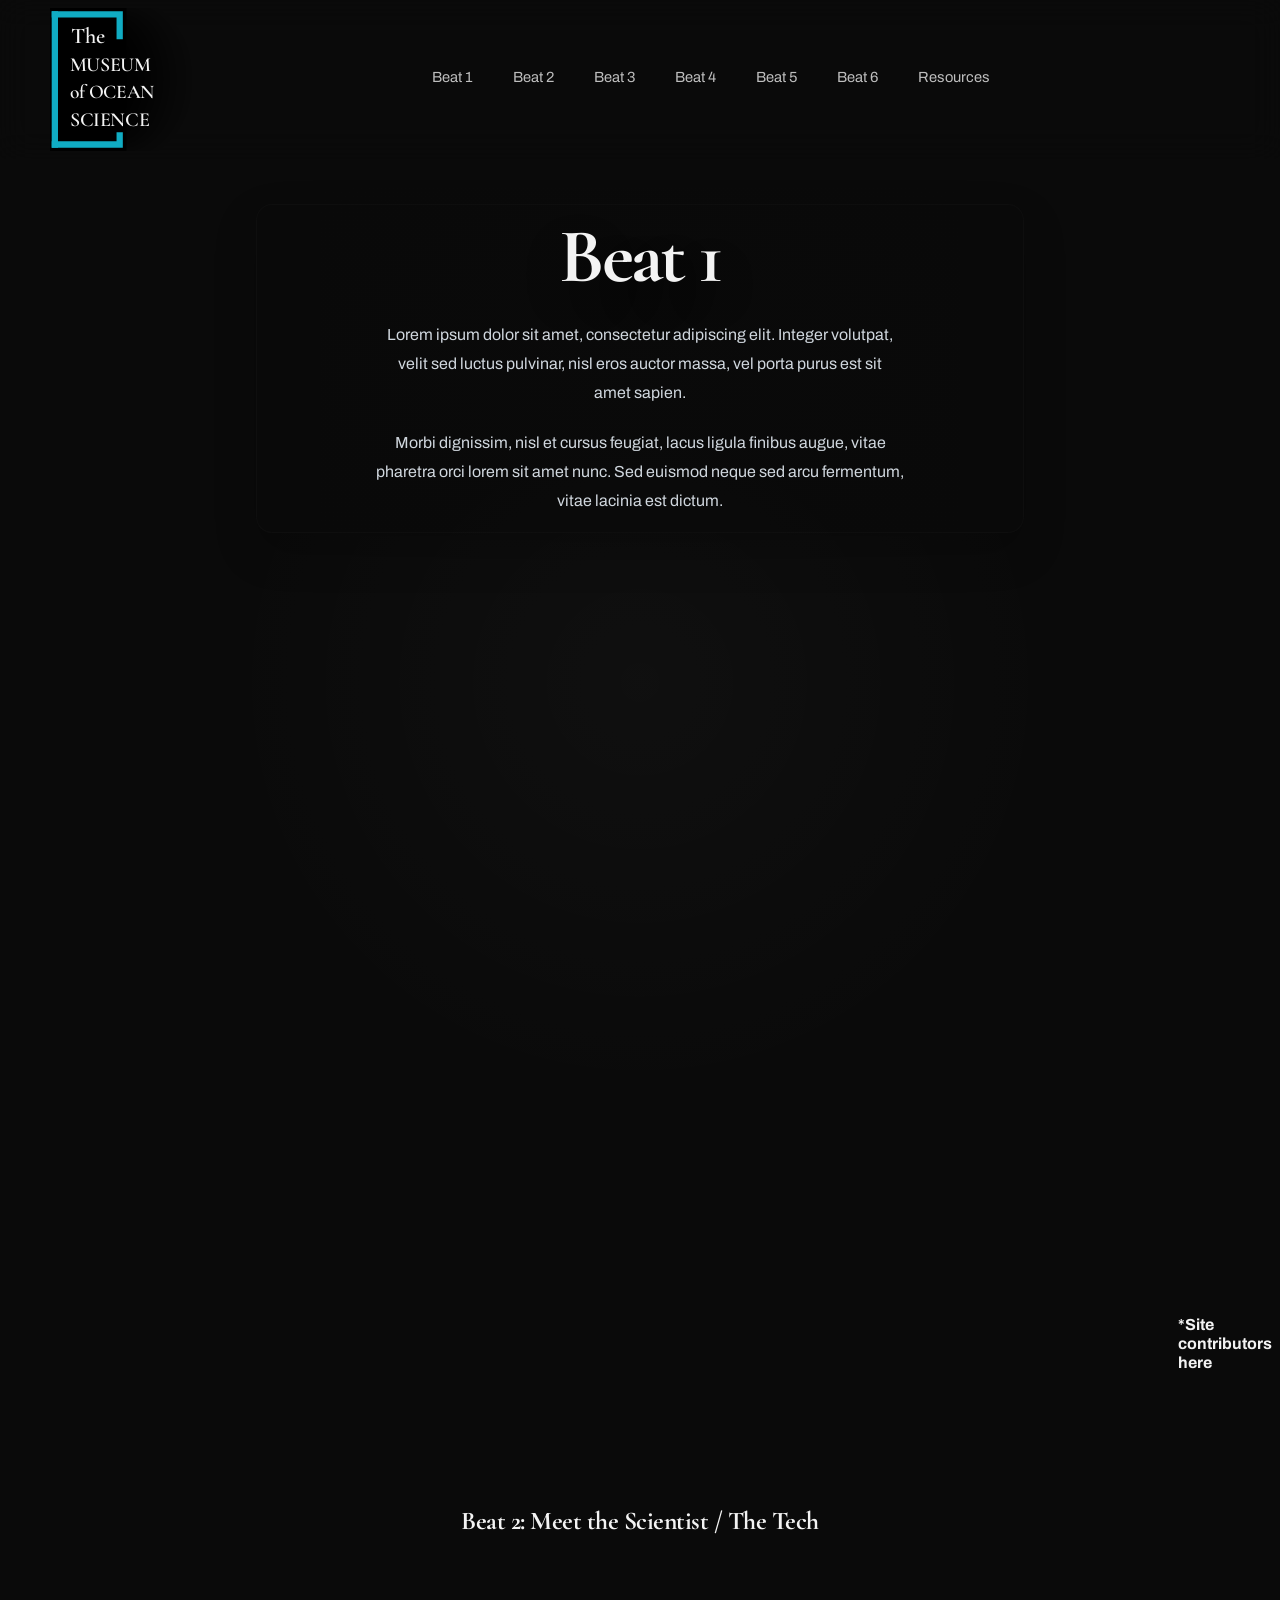
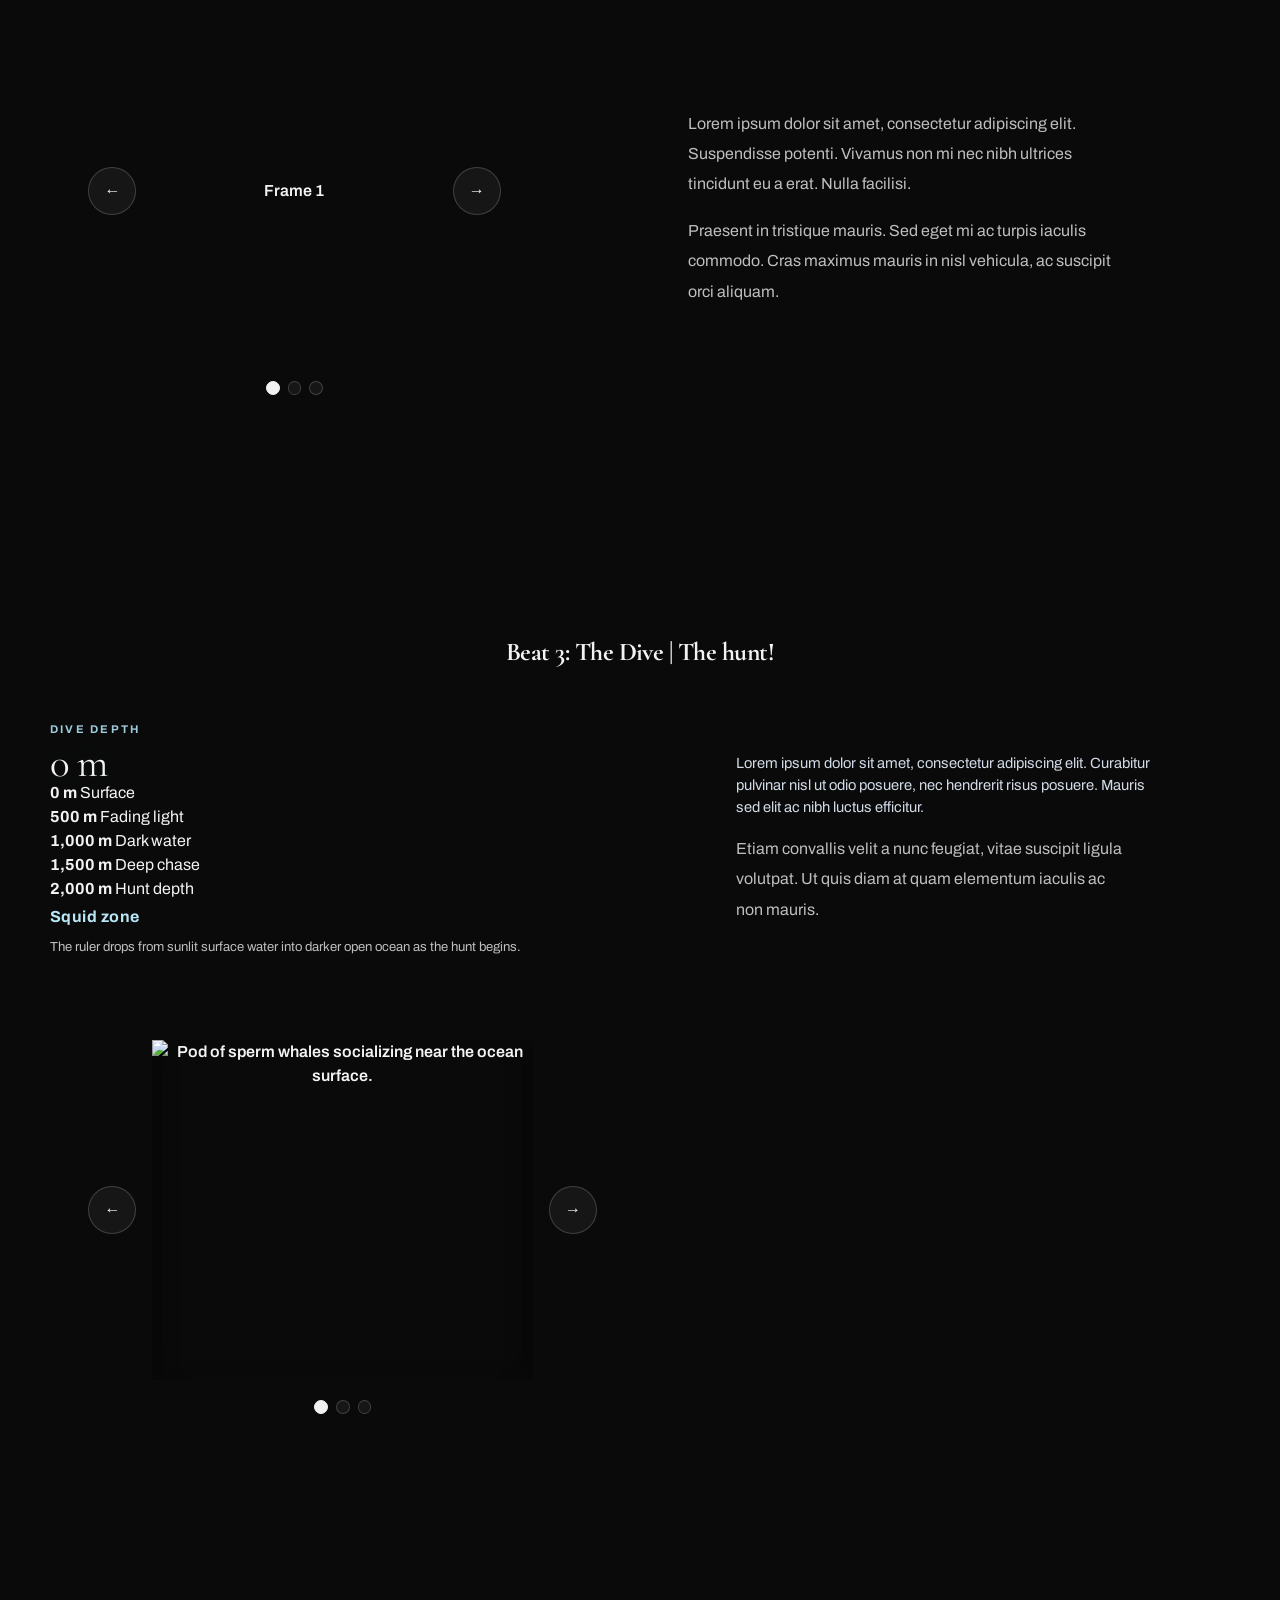
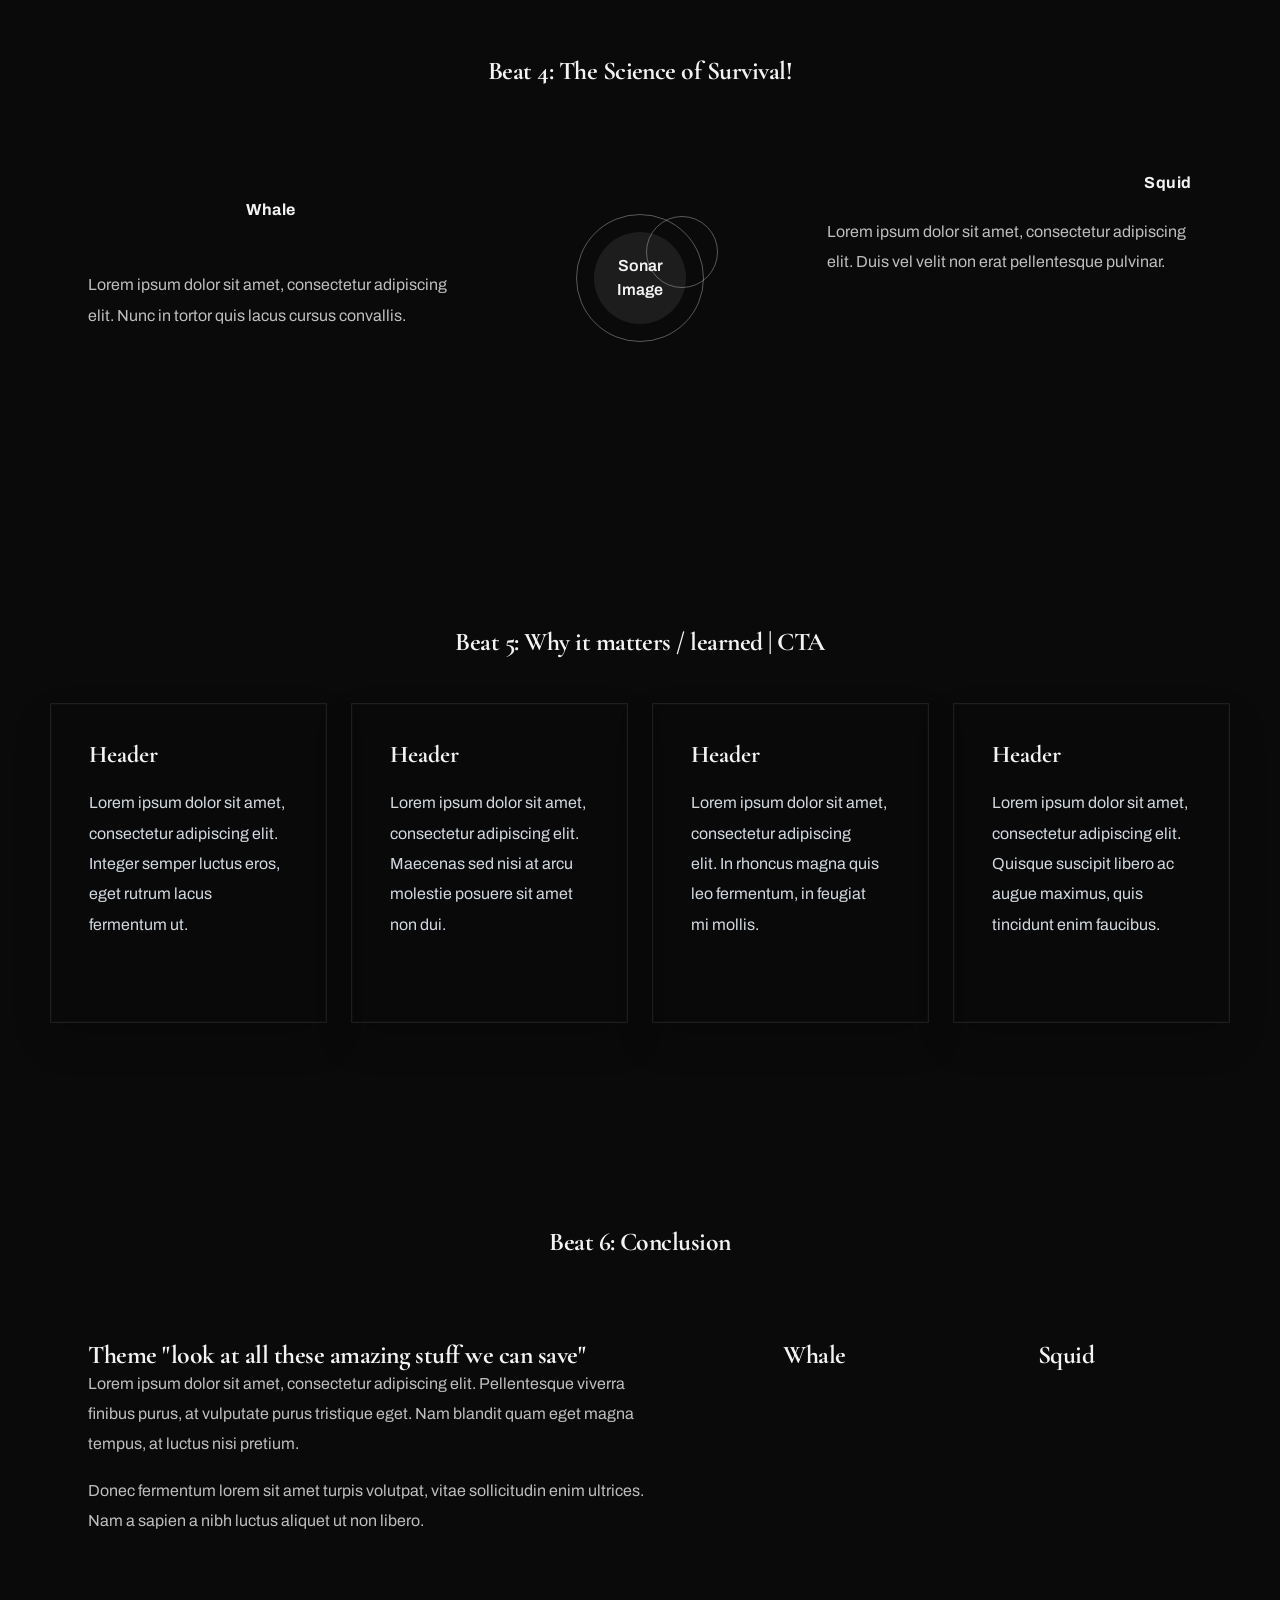
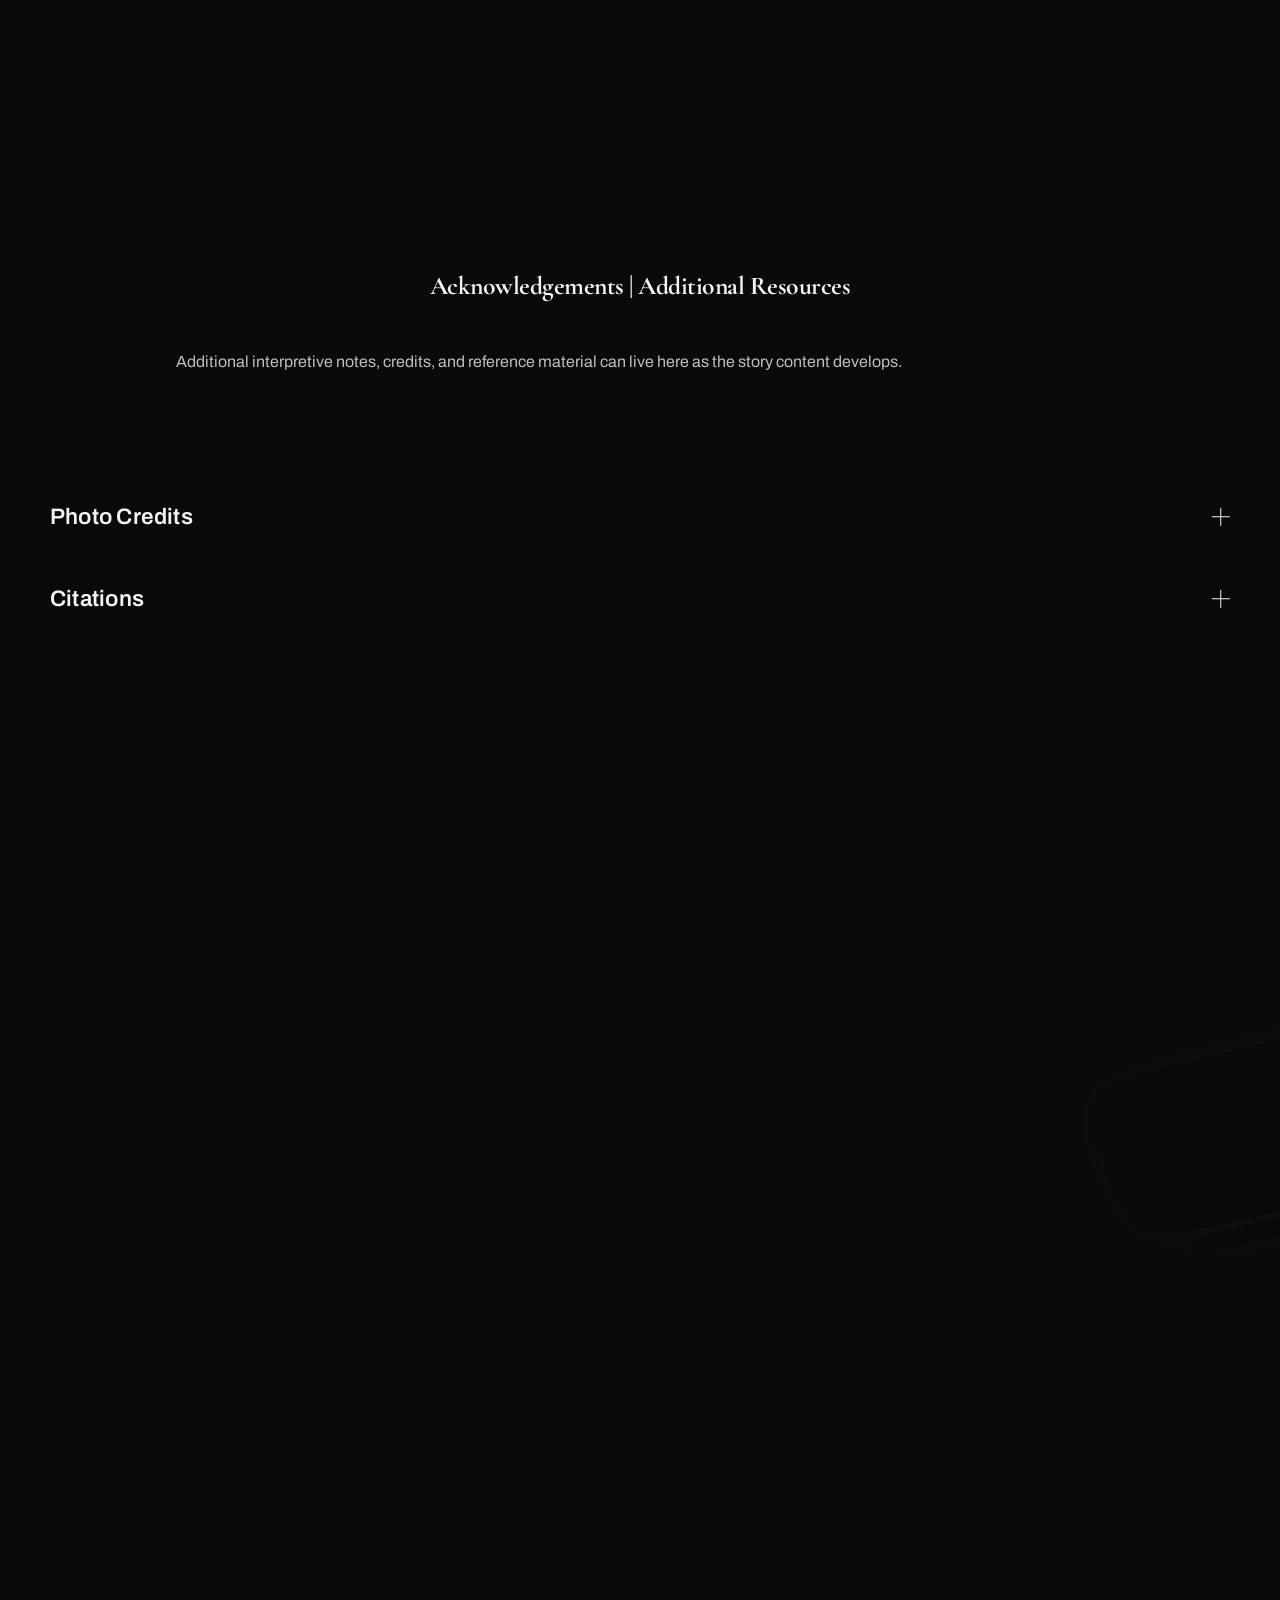
==== commit 05be5679: "Refine hero layout and update story assets" ====
--- a/index.html
+++ b/index.html
@@ -27,7 +27,7 @@
             </filter>
           </defs>
           <rect x="0" y="0" width="268" height="500" fill="#000000"></rect>
-          <ellipse cx="266" cy="250" rx="228" ry="246" fill="url(#logo-fade)" filter="url(#logo-blur)"></ellipse>
+       data visualization   <ellipse cx="266" cy="250" rx="228" ry="246" fill="url(#logo-fade)" filter="url(#logo-blur)"></ellipse>
           <path d="M17 22 H244 V98" fill="none" stroke="#10acc3" stroke-width="22" stroke-linecap="square"></path>
           <path d="M17 22 V478" fill="none" stroke="#10acc3" stroke-width="22" stroke-linecap="square"></path>
           <path d="M17 478 H244 V446" fill="none" stroke="#10acc3" stroke-width="22" stroke-linecap="square"></path>
@@ -58,187 +58,215 @@
   <main id="top">
     <section class="beat-section beat-section--hero" id="beat-1" aria-labelledby="beat-1-title">
       <div class="shell">
-        <div class="hero-panel" data-migration-host>
-          <div class="hero-panel__migration bottom-encounter__migration" data-migration-scene aria-hidden="true">
-            <div class="bottom-encounter__migration-field" data-migration-field></div>
-          </div>
+        <div class="hero-panel">
           <div class="hero-copy">
-            <h1 id="beat-1-title">Hero/Myth</h1>
+            <h1 id="beat-1-title">Beat 1</h1>
             <div class="placeholder-copy placeholder-copy--hero">
-              <p>For centuries, sailors have told legends about whales battling giant monsters beneath the waves. Breaching and beached sperm whales bore the scars of battles in the deep dark, sparking myths of lurking behemoths that lingered long past the age of dinosaurs. Predating modern marine science, Aristotle described a giant squid, and the Norse told the legend of the Kraken. But sailors could only describe what they could see - strange beaks, scars on whales and giant tentacles rising out of the water.</p>
-              <p>Today, we know that there are real animals behind these myths: Meet the sperm whale (<em>Physeter macrocephalus</em>) and giant squid (<em>Archetuethis dux</em>). The real story is much more interesting: Both animals are locked in an evolutionary arms race, constantly adapting to better capture prey and evade other predators. Our subjects are historically misunderstood animals that are nearly opposites of each other, showcasing a spectrum of survival tools millions of years in the making.</p>
-            </div>
-          </div>
-          <aside class="contributor-note contributor-note--hero">
-          </aside>
-        </div>
-      </div>
-    </section>
-
-    <section class="beat-section beat-section--follow-whale" id="beat-2" aria-labelledby="beat-2-title" data-follow-whale-scene>
-      <div class="follow-whale-stage">
-        <div class="shell follow-whale-stage__shell">
-          <div class="section-heading">
-            <h2 id="beat-2-title">How to Follow a Whale</h2>
-          </div>
-          <div class="follow-whale-viewport">
-            <div class="follow-whale-track" data-follow-whale-track>
-              <article class="follow-whale-panel" data-follow-whale-panel>
-                <div class="follow-whale-panel__copy">
-                  <span class="follow-whale-panel__eyebrow">01</span>
-                  <h3>Meet the Scientists</h3>
-                  <p>Let&rsquo;s take a look at what modern-day cetologists want to learn more about sperm whale hunting behavior. Wait, what&rsquo;s a &ldquo;cetologist?&rdquo; Over the past several hundred years, the field of marine biology has branched into many topics, including very specialized topics, like the study of whales or squid. A cetologist is simply a person who studies whales. A teuthologist is a person who studies things like squid and octopuses. Studying creatures that are foreign to us can help us answer the deepest questions about what really goes in some of the most mysterious parts of our planet.</p>
-                </div>
-                <figure class="follow-whale-panel__media follow-whale-panel__media--filled" aria-label="Researcher collecting an Antarctic orca blubber sample.">
-                  <img src="assets/images/orca-blubber-sampling.jpg" alt="A researcher fires a biopsy dart at an Antarctic orca." loading="lazy">
-                </figure>
-              </article>
-              <article class="follow-whale-panel" data-follow-whale-panel>
-                <div class="follow-whale-panel__copy">
-                  <span class="follow-whale-panel__eyebrow">02</span>
-                  <h3>The Challenge</h3>
-                  <p>But the sea does not give up secrets easily. Sperm whales hunt for squid largely in the mesopelagic zone, which is 200 - 1000 meters deep. Extreme temperatures and high pressure make it extremely challenging to understand how sperm whales and giant squid interact. Cetologist teams have developed some specialized tools for these expeditions. Some tools are very advanced, like an underwater camera that could withstand high pressures with several different types of sensors on it. Other tools are surprisingly simple - like a stick with a suction cup on the end that would firmly attach the deep-sea camera onto a sperm whale.</p>
-                </div>
-                <figure class="follow-whale-panel__media follow-whale-panel__media--filled" aria-label="Researcher attaching a D-TAG to a pilot whale off the coast of Kona, Hawaii.">
-                  <img src="assets/images/us-navy-ari-friedlaender.jpg" alt="Ari Friedlaender attaches a D-TAG to a pilot whale off the coast of Kona, Hawaii." loading="lazy">
-                </figure>
-              </article>
-              <article class="follow-whale-panel" data-follow-whale-panel>
-                <div class="follow-whale-panel__copy">
-                  <span class="follow-whale-panel__eyebrow">03</span>
-                  <h3>Adapting the Tools</h3>
-                  <p>Consider animals that you see every day- it could be birds in your backyard, pond wildlife at your local park, or family pets. Every day, we observe them solving problems, playing, and hunting. Tools such as binoculars, camera collars, magnifying glasses, microphones, drones, and motion-sensing trail cameras can uncover secrets of their hidden lives. How do you think we can apply these same types of tools to studying marine wildlife?</p>
-                  <p>Similar equipment can help us see and hear sperm whales (Physeter macrocephalus ) underwater, but this comes with many challenges than studying animals on land.</p>
-                  <p>For starters, cetologists need to be able to attach this equipment to a living, wild whale! Once their equipment is attached, it needs to be able to survive ruthless ocean conditions like pressure, extreme temperatures, and high salinity.</p>
-                </div>
-                <figure class="follow-whale-panel__media follow-whale-panel__media--filled" aria-label="Adult male pilot whale with an attached D-TAG swimming off the coast of Kona, Hawaii.">
-                  <img src="assets/images/us-navy-adult-male-pilot-whale-dtag.jpg" alt="An adult male pilot whale with an attached D-TAG swims off the coast of Kona, Hawaii." loading="lazy">
-                </figure>
-              </article>
-            </div>
-          </div>
-        </div>
-      </div>
-    </section>
-
-    <section class="beat-section beat-section--detritus" id="beat-3" aria-labelledby="beat-3-title">
-        <div class="shell">
-          <div class="section-heading">
-          <h2 id="beat-3-title">The Hunt</h2>
-        </div>
-        <div class="wire-grid wire-grid--beat-3">
-          <div class="wire-copy-block">
-            <div class="placeholder-copy">
-              <p>Lorem ipsum dolor sit amet, consectetur adipiscing elit. Integer posuere, justo eu feugiat pulvinar, lorem tellus vulputate sem, id luctus ipsum neque sed nibh.</p>
-              <p>Lorem ipsum dolor sit amet, consectetur adipiscing elit. Curabitur feugiat, lacus sit amet faucibus varius, nibh nisl gravida nibh, vitae hendrerit nunc libero a neque.</p>
-              <p>Lorem ipsum dolor sit amet, consectetur adipiscing elit. Sed porttitor, eros a efficitur suscipit, sapien turpis tristique enim, vitae posuere lorem tellus nec risus.</p>
-            </div>
-          </div>
-          <div class="beat-three-hero-visual">
-            <figure class="hero-window hero-window--beat-three">
+              <p>Lorem ipsum dolor sit amet, consectetur adipiscing elit. Integer volutpat, velit sed luctus pulvinar, nisl eros auctor massa, vel porta purus est sit amet sapien.</p>
+              <p>Morbi dignissim, nisl et cursus feugiat, lacus ligula finibus augue, vitae pharetra orci lorem sit amet nunc. Sed euismod neque sed arcu fermentum, vitae lacinia est dictum.</p>
+            </div>
+          </div>
+          <div class="hero-visual">
+            <figure class="hero-window">
               <div class="hero-image-pan" role="img" aria-label="Sculptural image representing the squid versus whale story concept."></div>
             </figure>
           </div>
-        </div>
-      </div>
-    </section>
-
-    <section class="beat-section beat-section--survival" id="beat-4" aria-labelledby="beat-4-title">
-        <div class="shell">
-        <div class="placeholder-copy placeholder-copy--survival-intro">
-          <div class="survival-intro-feature">
-            <video class="section-ambient-video section-ambient-video--detritus section-ambient-video--survival-intro" data-ambient-video muted loop playsinline preload="metadata" aria-hidden="true">
-              <source src="CanvaVideos/detritus.mp4" type="video/mp4">
-            </video>
-            <div class="survival-intro-feature__inner">
-              <div class="section-heading section-heading--survival-intro">
-                <h2 id="beat-4-title">The Science of Survival</h2>
-              </div>
-              <p>Cetologists use advanced technology to understand not just who these animals are, but how they use communication, perception, and specialized tools to survive in darkness and depth. One species is born with skills to evade capture, and one that passes those lessons down through generations. It turns out that these legendary &ldquo;sea monsters&rdquo; of old are both highly sophisticated survivalists in a changing world.</p>
-            </div>
-          </div>
-          <p class="survival-intro-followup">All squids- including <em>A. dux</em>- are precocial, while sperm whales (<em>P. macrocephalus</em>) are altricial. Let&rsquo;s examine the evolutionary arms race between these seemingly-opposite masters of the deep:</p>
+          <aside class="contributor-note contributor-note--hero">
+            <p>*Site contributors here</p>
+          </aside>
+        </div>
+      </div>
+    </section>
+
+    <section class="beat-section" id="beat-2" aria-labelledby="beat-2-title">
+        <div class="shell">
+          <div class="section-heading">
+          <h2 id="beat-2-title">Beat 2: Meet the Scientist / The Tech</h2>
+        </div>
+        <div class="wire-grid wire-grid--split">
+          <section class="carousel-block" aria-label="Beat 2 carousel" data-carousel tabindex="0">
+            <div class="carousel-shell">
+              <button class="carousel-control" type="button" data-carousel-prev aria-label="Previous frame">
+                <span aria-hidden="true">&larr;</span>
+              </button>
+              <div class="carousel-viewport" aria-live="polite">
+                <div class="carousel-track" data-carousel-track>
+                  <article class="carousel-slide is-active" data-carousel-slide>
+                    <div class="carousel-frame">
+                      <span>Frame 1</span>
+                    </div>
+                  </article>
+                  <article class="carousel-slide" data-carousel-slide>
+                    <div class="carousel-frame">
+                      <span>Frame 2</span>
+                    </div>
+                  </article>
+                  <article class="carousel-slide" data-carousel-slide>
+                    <div class="carousel-frame">
+                      <span>Frame 3</span>
+                    </div>
+                  </article>
+                </div>
+              </div>
+              <button class="carousel-control" type="button" data-carousel-next aria-label="Next frame">
+                <span aria-hidden="true">&rarr;</span>
+              </button>
+            </div>
+            <div class="carousel-indicators" aria-label="Choose frame">
+              <button class="carousel-indicator is-active" type="button" data-carousel-dot="0" aria-label="Go to frame 1"></button>
+              <button class="carousel-indicator" type="button" data-carousel-dot="1" aria-label="Go to frame 2"></button>
+              <button class="carousel-indicator" type="button" data-carousel-dot="2" aria-label="Go to frame 3"></button>
+            </div>
+          </section>
+          <div class="wire-copy-block">
+            <div class="placeholder-copy">
+              <p>Lorem ipsum dolor sit amet, consectetur adipiscing elit. Suspendisse potenti. Vivamus non mi nec nibh ultrices tincidunt eu a erat. Nulla facilisi.</p>
+              <p>Praesent in tristique mauris. Sed eget mi ac turpis iaculis commodo. Cras maximus mauris in nisl vehicula, ac suscipit orci aliquam.</p>
+            </div>
+          </div>
+        </div>
+      </div>
+    </section>
+
+    <section class="beat-section" id="beat-3" aria-labelledby="beat-3-title">
+        <div class="shell">
+          <div class="section-heading">
+          <h2 id="beat-3-title">Beat 3: The Dive | The hunt!</h2>
+        </div>
+        <div class="wire-grid wire-grid--beat-3">
+          <div class="depth-rail" data-depth-rail aria-hidden="true">
+            <div class="depth-rail__head">
+              <span class="depth-rail__eyebrow">Dive depth</span>
+              <span class="depth-rail__readout"><span data-depth-value>0</span> m</span>
+            </div>
+            <div class="depth-rail__track">
+              <div class="depth-rail__zone"></div>
+              <div class="depth-rail__marker"></div>
+              <div class="depth-rail__tick" style="--depth-tick-position: 0%;">
+                <strong>0 m</strong>
+                <span>Surface</span>
+              </div>
+              <div class="depth-rail__tick" style="--depth-tick-position: 25%;">
+                <strong>500 m</strong>
+                <span>Fading light</span>
+              </div>
+              <div class="depth-rail__tick" style="--depth-tick-position: 50%;">
+                <strong>1,000 m</strong>
+                <span>Dark water</span>
+              </div>
+              <div class="depth-rail__tick" style="--depth-tick-position: 75%;">
+                <strong>1,500 m</strong>
+                <span>Deep chase</span>
+              </div>
+              <div class="depth-rail__tick depth-rail__tick--end" style="--depth-tick-position: 100%;">
+                <strong>2,000 m</strong>
+                <span>Hunt depth</span>
+              </div>
+            </div>
+            <div class="depth-rail__caption">
+              <span class="species-tag species-tag--squid">Squid zone</span>
+              <p>The ruler drops from sunlit surface water into darker open ocean as the hunt begins.</p>
+            </div>
+          </div>
+          <div class="wire-copy-block">
+            <div class="placeholder-copy">
+              <p>Lorem ipsum dolor sit amet, consectetur adipiscing elit. Curabitur pulvinar nisl ut odio posuere, nec hendrerit risus posuere. Mauris sed elit ac nibh luctus efficitur.</p>
+              <p>Etiam convallis velit a nunc feugiat, vitae suscipit ligula volutpat. Ut quis diam at quam elementum iaculis ac non mauris.</p>
+            </div>
+          </div>
+          <section class="carousel-block" aria-label="Beat 3 carousel" data-carousel tabindex="0">
+            <div class="carousel-shell">
+              <button class="carousel-control" type="button" data-carousel-prev aria-label="Previous frame">
+                <span aria-hidden="true">&larr;</span>
+              </button>
+              <div class="carousel-viewport" aria-live="polite">
+                <div class="carousel-track" data-carousel-track>
+                  <article class="carousel-slide is-active" data-carousel-slide>
+                    <figure class="carousel-frame carousel-frame--image">
+                      <img src="assets/images/sperm-whale-socialization.jpg" alt="Pod of sperm whales socializing near the ocean surface.">
+                    </figure>
+                  </article>
+                  <article class="carousel-slide" data-carousel-slide>
+                    <div class="carousel-frame">
+                      <span>Frame 2</span>
+                    </div>
+                  </article>
+                  <article class="carousel-slide" data-carousel-slide>
+                    <div class="carousel-frame">
+                      <span>Frame 3</span>
+                    </div>
+                  </article>
+                </div>
+              </div>
+              <button class="carousel-control" type="button" data-carousel-next aria-label="Next frame">
+                <span aria-hidden="true">&rarr;</span>
+              </button>
+            </div>
+            <div class="carousel-indicators" aria-label="Choose frame">
+              <button class="carousel-indicator is-active" type="button" data-carousel-dot="0" aria-label="Go to frame 1"></button>
+              <button class="carousel-indicator" type="button" data-carousel-dot="1" aria-label="Go to frame 2"></button>
+              <button class="carousel-indicator" type="button" data-carousel-dot="2" aria-label="Go to frame 3"></button>
+            </div>
+          </section>
+        </div>
+      </div>
+    </section>
+
+    <section class="beat-section" id="beat-4" aria-labelledby="beat-4-title">
+        <div class="shell">
+          <div class="section-heading">
+          <h2 id="beat-4-title">Beat 4: The Science of Survival!</h2>
         </div>
         <div class="wire-grid wire-grid--survival">
           <div class="survival-column">
-            <span class="species-tag species-tag--squid">Squid</span>
-            <h3>Examining Giant Squid Survival Tools:</h3>
-            <div class="placeholder-copy">
-              <ul>
-                <li>Scanning the darkness with the largest eyes in the animal kingdom, giant squids (<em>A. dux</em>) focus on bioluminescent trails- the &ldquo;soup&rdquo; of bioluminescent plankton that is disturbed and illuminated by a pod of diving sperm whales, like the spinning, rolling wake behind a speedboat or a flurry of snowflakes. A large disturbance suggests a large animal approaching. so the squid must decide to freeze in place or flee with jet propulsion, leaving a cloud of ink in their wake.</li>
-                <li>Unable to &ldquo;hear&rdquo; a sperm whale&rsquo;s high-frequency echolocation that they use for long-range communication, a suspicious squid can adopt a vertical position in the midwater, reducing its acoustic cross-section as its predators approach and &ldquo;scan&rdquo; for it with echolocation. This is a highly sophisticated and precocial behavior (an instinctive survival tool that giant squids practice throughout their lives and aren&rsquo;t taught by their parents).</li>
-                <li>As lone hunters, the giant squids use visual communication for diversion and escape from anything larger than themselves.</li>
-                <li>With a lifespan of around five years, giant squids use the following physical and behavioral tools to survive full-time in the mesopelagic zone:</li>
-              </ul>
-              <ul>
-                <li>Advanced sensory tissue lining the surfaces of their mantle and arms to detect changes in water pressure that betray the movement of a nearby predator or prey</li>
-                <li>Cantaloupe-sized eyes to see further in the darkness than their competitors</li>
-                <li>Speed via jet propulsion</li>
-                <li>Color-changing ability</li>
-                <li>Acoustic Stealth: The technique of freezing vertically in place when encountering huge predators who use echolocation to seek prey in the darkness.</li>
-              </ul>
+            <span class="species-tag species-tag--whale">Whale</span>
+            <div class="placeholder-copy">
+              <p>Lorem ipsum dolor sit amet, consectetur adipiscing elit. Nunc in tortor quis lacus cursus convallis.</p>
             </div>
           </div>
           <div class="sonar-placeholder" aria-hidden="true">
             <span>Sonar Image</span>
           </div>
           <div class="survival-column survival-column--end">
-            <span class="species-tag species-tag--whale species-tag--right">Whale</span>
-            <h3>Examining Sperm Whale Survival Tools:</h3>
-            <div class="placeholder-copy">
-              <ul>
-                <li>Sperm whales are born with curious minds and will &ldquo;babble&rdquo; to their family until they learn to properly speak their ancestors&rsquo; language.To master the pod&rsquo;s unique language- also known as a coda- is to bond with the pod, and to succeed in the daily hunts.</li>
-                <li>As mammals, sperm whales must consume far more calories in a day than a similarly-sized shark or giant squid to maintain healthy body temperatures. This means frequent hunting dives with lots of guidance and feedback from the pod elders. Where better to seek prey multiple times per day than the diverse and abundant mesopelagic zone?</li>
-                <li>Sperm whales also have a handful of adaptations that physically allow them to dive deeper and longer than most other marine mammals, as well as capture and digest some of the world&rsquo;s largest invertebrates (animals without backbones, like giant squids):</li>
-              </ul>
-              <ul>
-                <li>Concentrated myoglobin in their muscles</li>
-                <li>Partially-collapsible lungs</li>
-                <li>Louder and more precise echolocation than in other cetaceans</li>
-                <li>Digestion of squid beaks and arm hooks using ambergris</li>
-              </ul>
-            </div>
-          </div>
-        </div>
-      </div>
-    </section>
-
-    <section class="beat-section beat-section--family" id="beat-5" aria-labelledby="beat-5-title" data-family-scene>
-      <div class="family-stage">
-        <video class="section-ambient-video section-ambient-video--family" data-ambient-video muted loop playsinline preload="metadata" aria-hidden="true">
-          <source src="CanvaVideos/sw_swimming_single.mp4" type="video/mp4">
-        </video>
-        <div class="shell family-stage__shell">
-          <div class="section-heading">
-          <h2 id="beat-5-title">Lessons Learned</h2>
-        </div>
-        <div class="card-grid card-grid--family">
-          <article class="mini-card" data-family-card>
-            <div class="placeholder-copy">
-              <p>Current research technology is imperfect: Videos are grainy, and sound is not the best quality. This paints an incomplete picture of a deep-sea hunt. We need a combination of more dives and higher-quality recording technology.</p>
+            <span class="species-tag species-tag--squid species-tag--right">Squid</span>
+            <div class="placeholder-copy">
+              <p>Lorem ipsum dolor sit amet, consectetur adipiscing elit. Duis vel velit non erat pellentesque pulvinar.</p>
+            </div>
+          </div>
+        </div>
+      </div>
+    </section>
+
+    <section class="beat-section" id="beat-5" aria-labelledby="beat-5-title">
+        <div class="shell">
+          <div class="section-heading">
+          <h2 id="beat-5-title">Beat 5: Why it matters / learned | CTA</h2>
+        </div>
+        <div class="card-grid">
+          <article class="mini-card">
+            <h3>Header</h3>
+            <div class="placeholder-copy">
+              <p>Lorem ipsum dolor sit amet, consectetur adipiscing elit. Integer semper luctus eros, eget rutrum lacus fermentum ut.</p>
             </div>
           </article>
-          <article class="mini-card" data-family-card>
-            <div class="placeholder-copy">
-              <p>We need more data from more hunts spread across world oceans, since the habitat range of sperm whales and giant squids is huge. Only recording hunts from sperm whale cows and pods can create a bias in our understanding of how sperm whales hunt.</p>
+          <article class="mini-card">
+            <h3>Header</h3>
+            <div class="placeholder-copy">
+              <p>Lorem ipsum dolor sit amet, consectetur adipiscing elit. Maecenas sed nisi at arcu molestie posuere sit amet non dui.</p>
             </div>
           </article>
-          <article class="mini-card" data-family-card>
-            <div class="placeholder-copy">
-              <p>More sperm whale bulls need to be recorded somehow to prevent data bias, but they are difficult to study with our current technology and our current camera-mounting techniques, as they can challenge and even ram small research boats.</p>
+          <article class="mini-card">
+            <h3>Header</h3>
+            <div class="placeholder-copy">
+              <p>Lorem ipsum dolor sit amet, consectetur adipiscing elit. In rhoncus magna quis leo fermentum, in feugiat mi mollis.</p>
             </div>
           </article>
-        </div>
-      </div>
-    </section>
-
-    <section class="beat-section beat-section--followup" aria-labelledby="moving-forward-title">
-      <div class="shell shell--narrow">
-        <div class="section-heading">
-          <h2 id="moving-forward-title">Moving Forward</h2>
-        </div>
-        <div class="moving-forward-copy placeholder-copy">
-          <p>Giant squids and sperm whales have survived using specialized tools: sperm whales communicate and hunt with sound, and giant squid hide and navigate with camouflage, excellent vision, speed, inking, and other adaptations to survive full-time in the deep sea. Their hidden world becomes more relatable to us, revealing surprising parallels between their lives and ours: communication and problem-solving as a means for survival. Both altricial animals, like sperm whales (<em>P. macrocephalus</em>), and precocial animals, like giant squids (<em>A. dux</em>), need a stable environment for maintaining stable populations. In the case of sperm whales, a stable population, safe hunting grounds, plentiful food, and space away from human activities helps the passage of cultural knowledge from pod leaders: The whale matriarchs. Areas that are disturbed by sound pollution, heavy sea ship traffic and exploitation of deep-sea fisheries all negatively impact the population sizes and health of predators, such as giant squids and sperm whales. How can we help recover their populations despite continuous survival threats? Gaining insights on the secret lives of these animals provides an opportunity to care about these animals, protect the ecosystems they depend on, and make choices that help ensure their deep-ocean world does not disappear back into silence.</p>
+          <article class="mini-card">
+            <h3>Header</h3>
+            <div class="placeholder-copy">
+              <p>Lorem ipsum dolor sit amet, consectetur adipiscing elit. Quisque suscipit libero ac augue maximus, quis tincidunt enim faucibus.</p>
+            </div>
+          </article>
         </div>
       </div>
     </section>
@@ -246,37 +274,24 @@
     <section class="beat-section" id="beat-6" aria-labelledby="beat-6-title">
         <div class="shell">
           <div class="section-heading">
-          <h2 id="beat-6-title">Calls to Action</h2>
+          <h2 id="beat-6-title">Beat 6: Conclusion</h2>
         </div>
         <div class="wire-grid wire-grid--conclusion">
           <div class="conclusion-copy">
-            <h3>Modern Conflicts:</h3>
-            <div class="placeholder-copy">
-              <ul>
-                <li><strong>Sperm Whales:</strong> Conflicts between human technology and communication have directly and indirectly killed scores of sperm whales throughout the past several centuries; including fishing gear entanglement, direct hunting, sound pollution, ship strikes, and ingestion of plastic waste.</li>
-                <li><strong>Giant Squids:</strong> Giant squid populations appear to remain consistent at the moment, but they are sensitive to acoustic damage that can permanently cause tissue destruction. They also demonstrate sensitivity to low-oxygen environments partially caused by warming ocean temperatures.</li>
-              </ul>
+            <h3>Theme "look at all these amazing stuff we can save"</h3>
+            <div class="placeholder-copy">
+              <p>Lorem ipsum dolor sit amet, consectetur adipiscing elit. Pellentesque viverra finibus purus, at vulputate purus tristique eget. Nam blandit quam eget magna tempus, at luctus nisi pretium.</p>
+              <p>Donec fermentum lorem sit amet turpis volutpat, vitae sollicitudin enim ultrices. Nam a sapien a nibh luctus aliquet ut non libero.</p>
             </div>
           </div>
           <div class="comparison-tiles">
             <article class="comparison-tile">
-              <h3>How We Can All Help, Today:</h3>
-              <div class="placeholder-copy">
-                <ul>
-                  <li>Vote for policy that restricts development or transportation across open oceans that generates noise pollution for cetaceans and for giant squids.</li>
-                  <li>Volunteer for Citizen Science projects, even if you don&rsquo;t live near the ocean.</li>
-                </ul>
-              </div>
+              <h3>Whale</h3>
+              <div class="media-placeholder media-placeholder--portrait"></div>
             </article>
             <article class="comparison-tile">
-              <h3>Citizen Science Programs in the USA:</h3>
-              <div class="placeholder-copy">
-                <ol>
-                  <li>NASA Citizen Science Projects</li>
-                  <li>USA dot GOV Citizen Science Directory</li>
-                  <li>NOAA Citizen Science Projects</li>
-                </ol>
-              </div>
+              <h3>Squid</h3>
+              <div class="media-placeholder media-placeholder--portrait"></div>
             </article>
           </div>
         </div>
@@ -298,16 +313,12 @@
       <div class="shell">
         <details class="photo-credits">
           <summary class="photo-credits__summary" id="photo-credits-title">
-            <span class="photo-credits__title">Photo &amp; Media Credits</span>
+            <span class="photo-credits__title">Photo Credits</span>
             <span class="photo-credits__glyph" aria-hidden="true"></span>
           </summary>
           <div class="photo-credits__content">
             <p><strong>Hero image.</strong> <cite>Whale&amp;Squid~11-29-08.JPG</cite>, WiKiRaW31, Wikimedia Commons, public domain. Adapted for this site with color and shading edits.</p>
-            <p><strong>Beat 2, panel 1.</strong> <cite>Orca blubber sampling.jpg</cite>, Robert Pitman, via Wikimedia Commons, public domain as a U.S. National Oceanic and Atmospheric Administration work. Source listed on Commons as <cite>Nature</cite>.</p>
-            <p><strong>Beat 2, panel 2.</strong> <cite>US Navy 080720-N-9316F-002 Ari Friedlaender, a Duke University Marine Laboratory researcher, attaches a D-TAG to a pilot whale off the coast of Kona, Hawaii.jpg</cite>, U.S. Navy photo by Ari S. Friedlaender, via Wikimedia Commons, public domain as a work of the U.S. federal government.</p>
-            <p><strong>Beat 2, panel 3.</strong> <cite>US Navy 080724-N-9316F-009 An adult male pilot whale with an attached D-TAG swims off the coast of Kona, Hawaii.jpg</cite>, U.S. Navy photo by Ari S. Friedlaender, via Wikimedia Commons, public domain as a work of the U.S. federal government.</p>
             <p><strong>Beat 3, frame 1.</strong> <cite>Satellite-tagged sperm whale fin (22735046228).jpg</cite>, USFWSAlaska, Wikimedia Commons, public domain. Adapted for this site with cropping.</p>
-            <p><strong>Audio.</strong> <cite>Sperm Whale Creak 2.ogg</cite>, NOAA, from Wikimedia Commons, dated April 1, 2013. Public domain as a U.S. National Oceanic and Atmospheric Administration work.</p>
           </div>
         </details>
         <details class="photo-credits">
@@ -319,132 +330,9 @@
             <p>Scientific and interpretive source citations can be listed here as they are added to the story.</p>
           </div>
         </details>
-        <div class="bottom-encounter bottom-encounter--scene-one" data-bottom-encounter>
-          <div class="bottom-encounter__explainer">
-            <h3>1</h3>
-            <div class="placeholder-copy">
-              <p>Squid have the largest eye-to-body ratio in the animal kingdom, which allows them to see bioluminescence and disturbances in the water from afar while sperm whales are hunting.</p>
-            </div>
-          </div>
+        <div class="bottom-encounter" data-bottom-encounter aria-hidden="true">
           <img class="bottom-encounter__silhouette bottom-encounter__silhouette--squid" src="assets/images/giant_squid_silhouette_transparent.png" alt="" loading="lazy">
           <img class="bottom-encounter__silhouette bottom-encounter__silhouette--whale" src="assets/images/Silhouette_Sperm_Whale.png" alt="" loading="lazy">
-        </div>
-        <div class="bottom-encounter bottom-encounter--scene-two" data-bottom-encounter>
-          <div class="bottom-encounter__explainer">
-            <h3>2</h3>
-            <div class="placeholder-copy">
-              <p>Sperm whales use sonar to locate prey.</p>
-            </div>
-            <button class="bottom-encounter__audio-button" type="button" data-audio-toggle aria-pressed="false">
-              Play Sperm Whale Creak
-            </button>
-            <audio data-audio-player preload="none">
-              <source src="CanvaVideos/Sperm_Whale_Creak_2.ogg" type="audio/ogg">
-            </audio>
-          </div>
-          <div class="bottom-encounter__squid-group">
-            <img class="bottom-encounter__silhouette bottom-encounter__silhouette--squid" src="assets/images/giant_squid_silhouette_transparent.png" alt="" loading="lazy">
-          </div>
-          <div class="bottom-encounter__whale-group">
-            <div class="bottom-encounter__sonar" data-sonar-rings aria-hidden="true">
-              <span class="bottom-encounter__sonar-ring"></span>
-              <span class="bottom-encounter__sonar-ring"></span>
-              <span class="bottom-encounter__sonar-ring"></span>
-              <span class="bottom-encounter__sonar-ring"></span>
-              <span class="bottom-encounter__sonar-ring"></span>
-            </div>
-            <img class="bottom-encounter__silhouette bottom-encounter__silhouette--whale" src="assets/images/Silhouette_Sperm_Whale.png" alt="" loading="lazy">
-          </div>
-        </div>
-        <div class="bottom-encounter bottom-encounter--scene-three" data-bottom-encounter>
-          <div class="bottom-encounter__explainer">
-            <h3>3</h3>
-            <div class="placeholder-copy">
-              <p>Squid have the remarkable ability to change colors thanks to their chromatophores. Here are some close-ups of the coloration of different squid as they change their colors.</p>
-            </div>
-          </div>
-          <img class="bottom-encounter__silhouette bottom-encounter__silhouette--squid" src="assets/images/giant_squid_silhouette_transparent.png" alt="" loading="lazy">
-          <div class="bottom-encounter__carousel-group">
-            <section class="carousel-block bottom-encounter__carousel" aria-label="Chromatophore image carousel" data-carousel tabindex="0">
-              <div class="carousel-shell">
-                <button class="carousel-control" type="button" data-carousel-prev aria-label="Previous chromatophore image">
-                  <span aria-hidden="true">&larr;</span>
-                </button>
-                <div class="carousel-viewport" aria-live="polite">
-                  <div class="carousel-track" data-carousel-track>
-                    <article class="carousel-slide is-active" data-carousel-slide>
-                      <figure class="carousel-frame carousel-frame--image">
-                        <img src="Chromatophores/bifinreefsquid.svg" alt="Bigfin reef squid chromatophore illustration.">
-                      </figure>
-                    </article>
-                    <article class="carousel-slide" data-carousel-slide>
-                      <figure class="carousel-frame carousel-frame--image">
-                        <img src="Chromatophores/calamarsquid.svg" alt="Calamar squid chromatophore illustration.">
-                      </figure>
-                    </article>
-                    <article class="carousel-slide" data-carousel-slide>
-                      <figure class="carousel-frame carousel-frame--image">
-                        <img src="Chromatophores/fireflysquid.svg" alt="Firefly squid chromatophore illustration.">
-                      </figure>
-                    </article>
-                    <article class="carousel-slide" data-carousel-slide>
-                      <figure class="carousel-frame carousel-frame--image">
-                        <img src="Chromatophores/myopsida.svg" alt="Myopsida squid chromatophore illustration.">
-                      </figure>
-                    </article>
-                  </div>
-                </div>
-                <button class="carousel-control" type="button" data-carousel-next aria-label="Next chromatophore image">
-                  <span aria-hidden="true">&rarr;</span>
-                </button>
-              </div>
-              <div class="carousel-indicators" aria-label="Choose chromatophore image">
-                <button class="carousel-indicator is-active" type="button" data-carousel-dot="0" aria-label="Go to chromatophore image 1"></button>
-                <button class="carousel-indicator" type="button" data-carousel-dot="1" aria-label="Go to chromatophore image 2"></button>
-                <button class="carousel-indicator" type="button" data-carousel-dot="2" aria-label="Go to chromatophore image 3"></button>
-                <button class="carousel-indicator" type="button" data-carousel-dot="3" aria-label="Go to chromatophore image 4"></button>
-              </div>
-            </section>
-          </div>
-        </div>
-        <div class="bottom-encounter bottom-encounter--scene-four" data-bottom-encounter>
-          <div class="bottom-encounter__explainer">
-            <h3>4</h3>
-            <div class="placeholder-copy">
-              <p>Sperm whales share information, including teaching hunting skills through generations.</p>
-            </div>
-          </div>
-          <img class="bottom-encounter__silhouette bottom-encounter__silhouette--squid" src="assets/images/giant_squid_silhouette_transparent.png" alt="" loading="lazy">
-          <img class="bottom-encounter__silhouette bottom-encounter__silhouette--whale bottom-encounter__silhouette--whale-secondary" src="assets/images/Silhouette_Sperm_Whale.png" alt="" loading="lazy">
-          <img class="bottom-encounter__silhouette bottom-encounter__silhouette--whale" src="assets/images/Silhouette_Sperm_Whale.png" alt="" loading="lazy">
-        </div>
-        <div class="bottom-encounter bottom-encounter--scene-five" data-bottom-encounter>
-          <div class="bottom-encounter__explainer">
-            <h3>5</h3>
-            <div class="placeholder-copy">
-              <p>Add the final interpretive text here to explain the encounter, compare the two animals, or leave visitors with the main takeaway from the story.</p>
-            </div>
-          </div>
-          <div class="bottom-encounter__ink-squid-group">
-            <span class="bottom-encounter__ink-backdrop" aria-hidden="true"></span>
-            <span class="bottom-encounter__squid-tint" aria-hidden="true"></span>
-            <video class="bottom-encounter__squid-ink-video" data-ambient-video muted loop playsinline preload="metadata" aria-hidden="true">
-              <source src="CanvaVideos/squidink_inwater.mp4" type="video/mp4">
-            </video>
-            <img class="bottom-encounter__silhouette bottom-encounter__silhouette--squid" src="assets/images/giant_squid_silhouette_transparent.png" alt="" loading="lazy">
-            <img class="bottom-encounter__squid-eye-highlight" src="assets/images/giant_squid_silhouette_transparent.png" alt="" aria-hidden="true" loading="lazy">
-          </div>
-        </div>
-        <div class="bottom-encounter bottom-encounter--scene-six" data-bottom-encounter>
-          <div class="bottom-encounter__explainer">
-            <h3>6</h3>
-            <div class="placeholder-copy">
-              <p>Add the final interpretive text here to explain the encounter, compare the two animals, or leave visitors with the main takeaway from the story.</p>
-            </div>
-          </div>
-          <div class="bottom-encounter__migration" data-migration-scene aria-hidden="true">
-            <div class="bottom-encounter__migration-field" data-migration-field></div>
-          </div>
         </div>
       </div>
     </section>
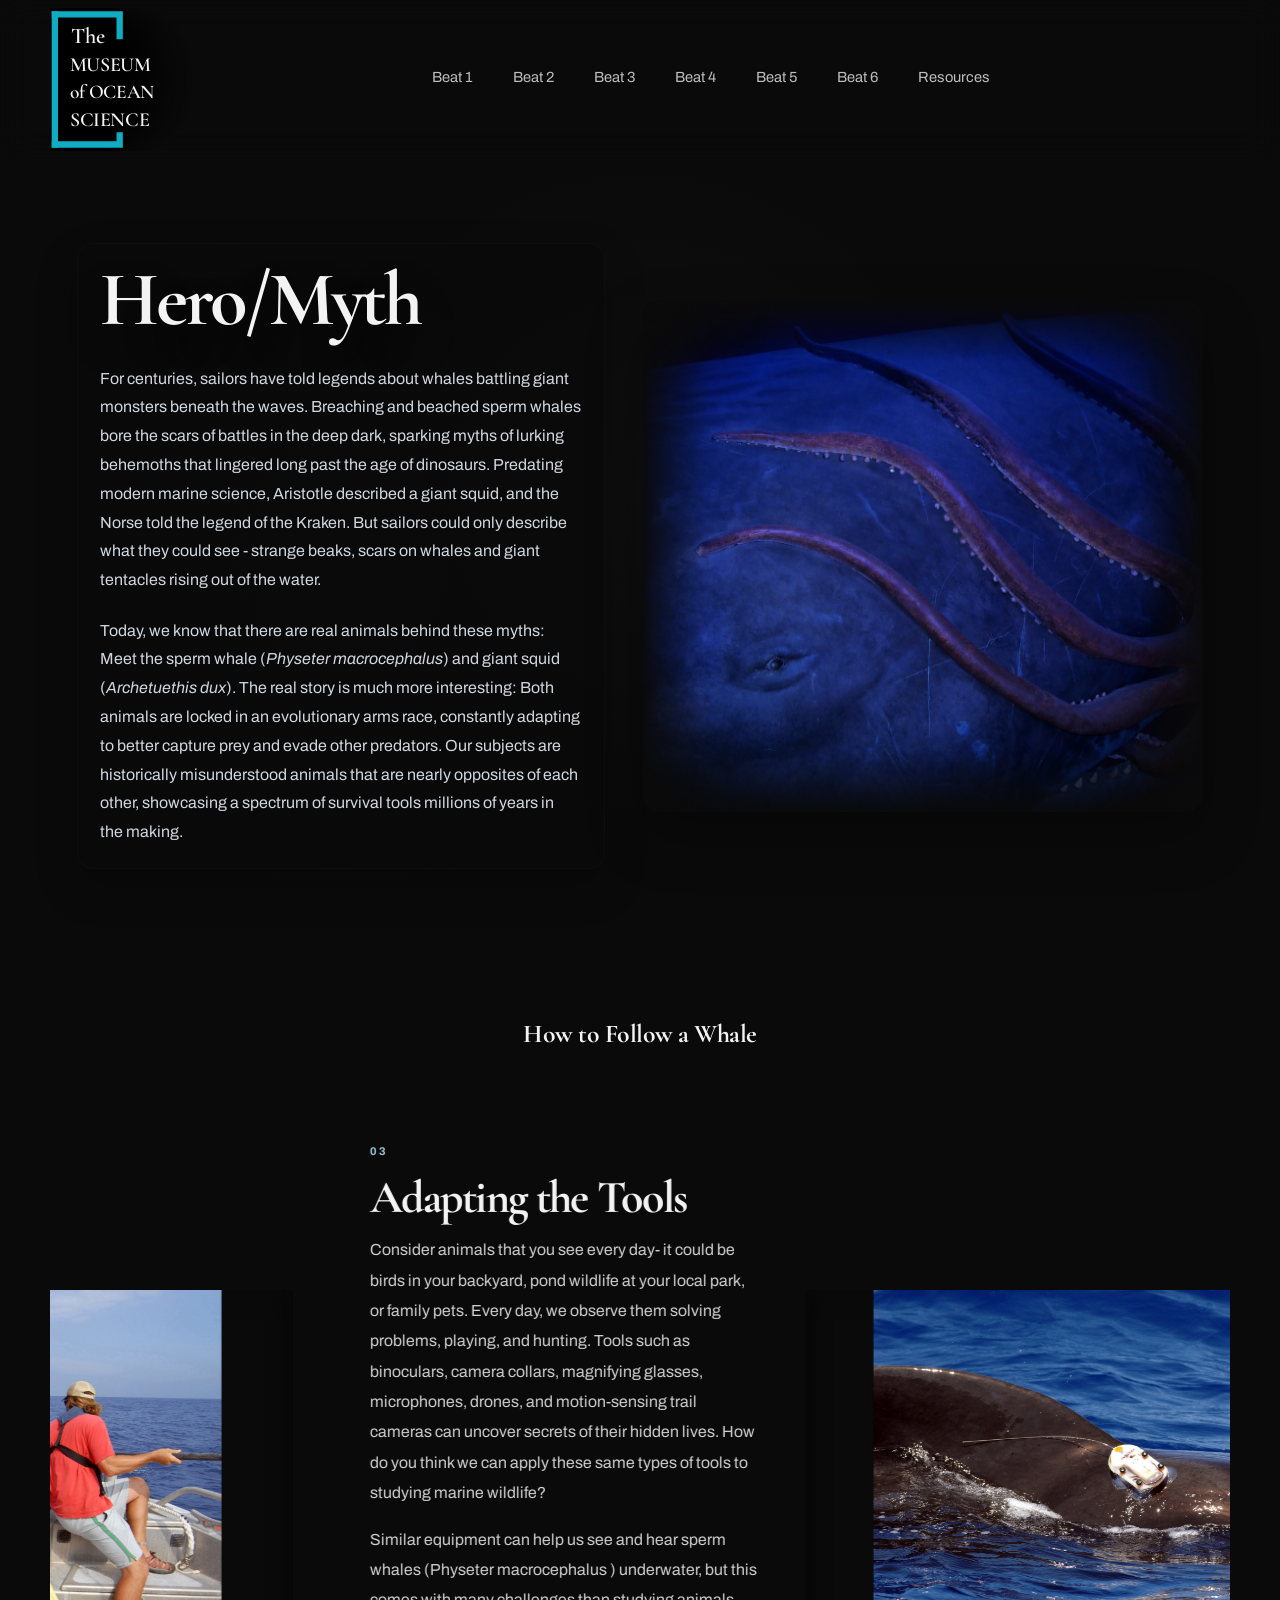
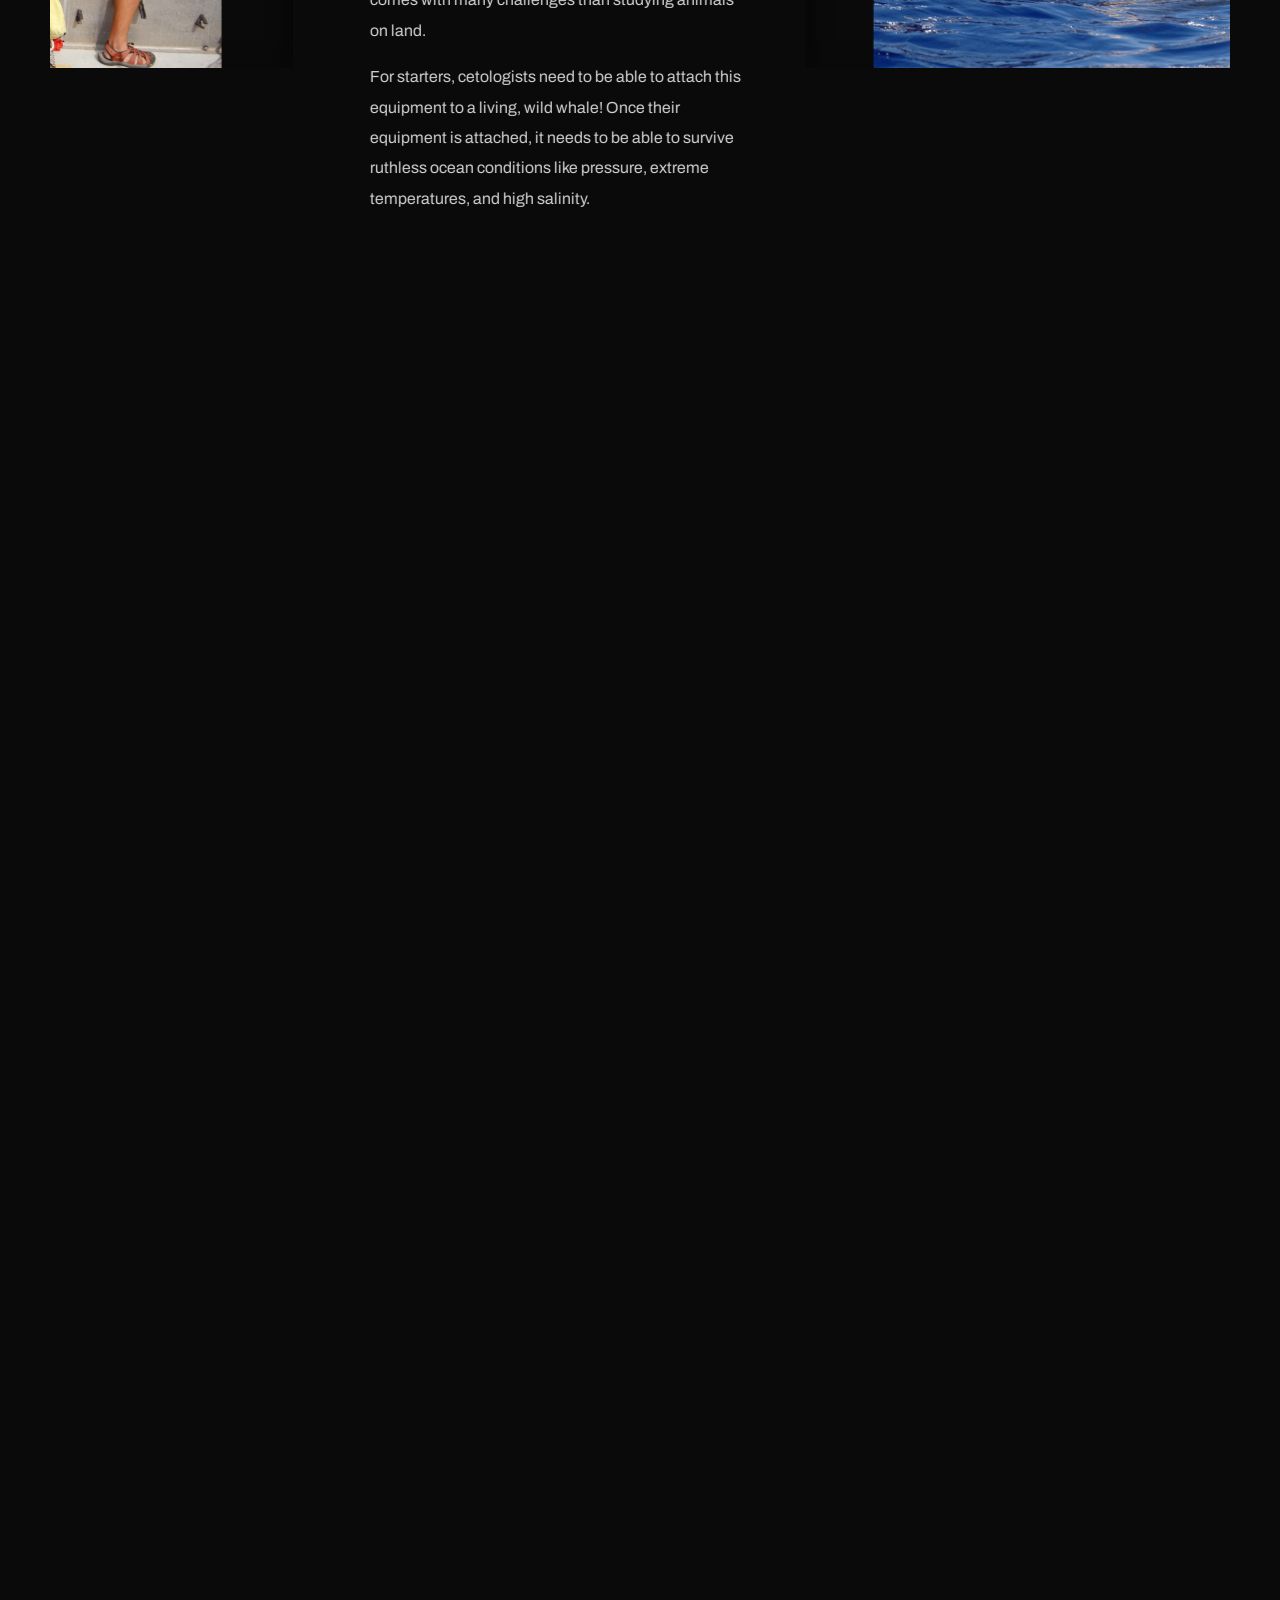
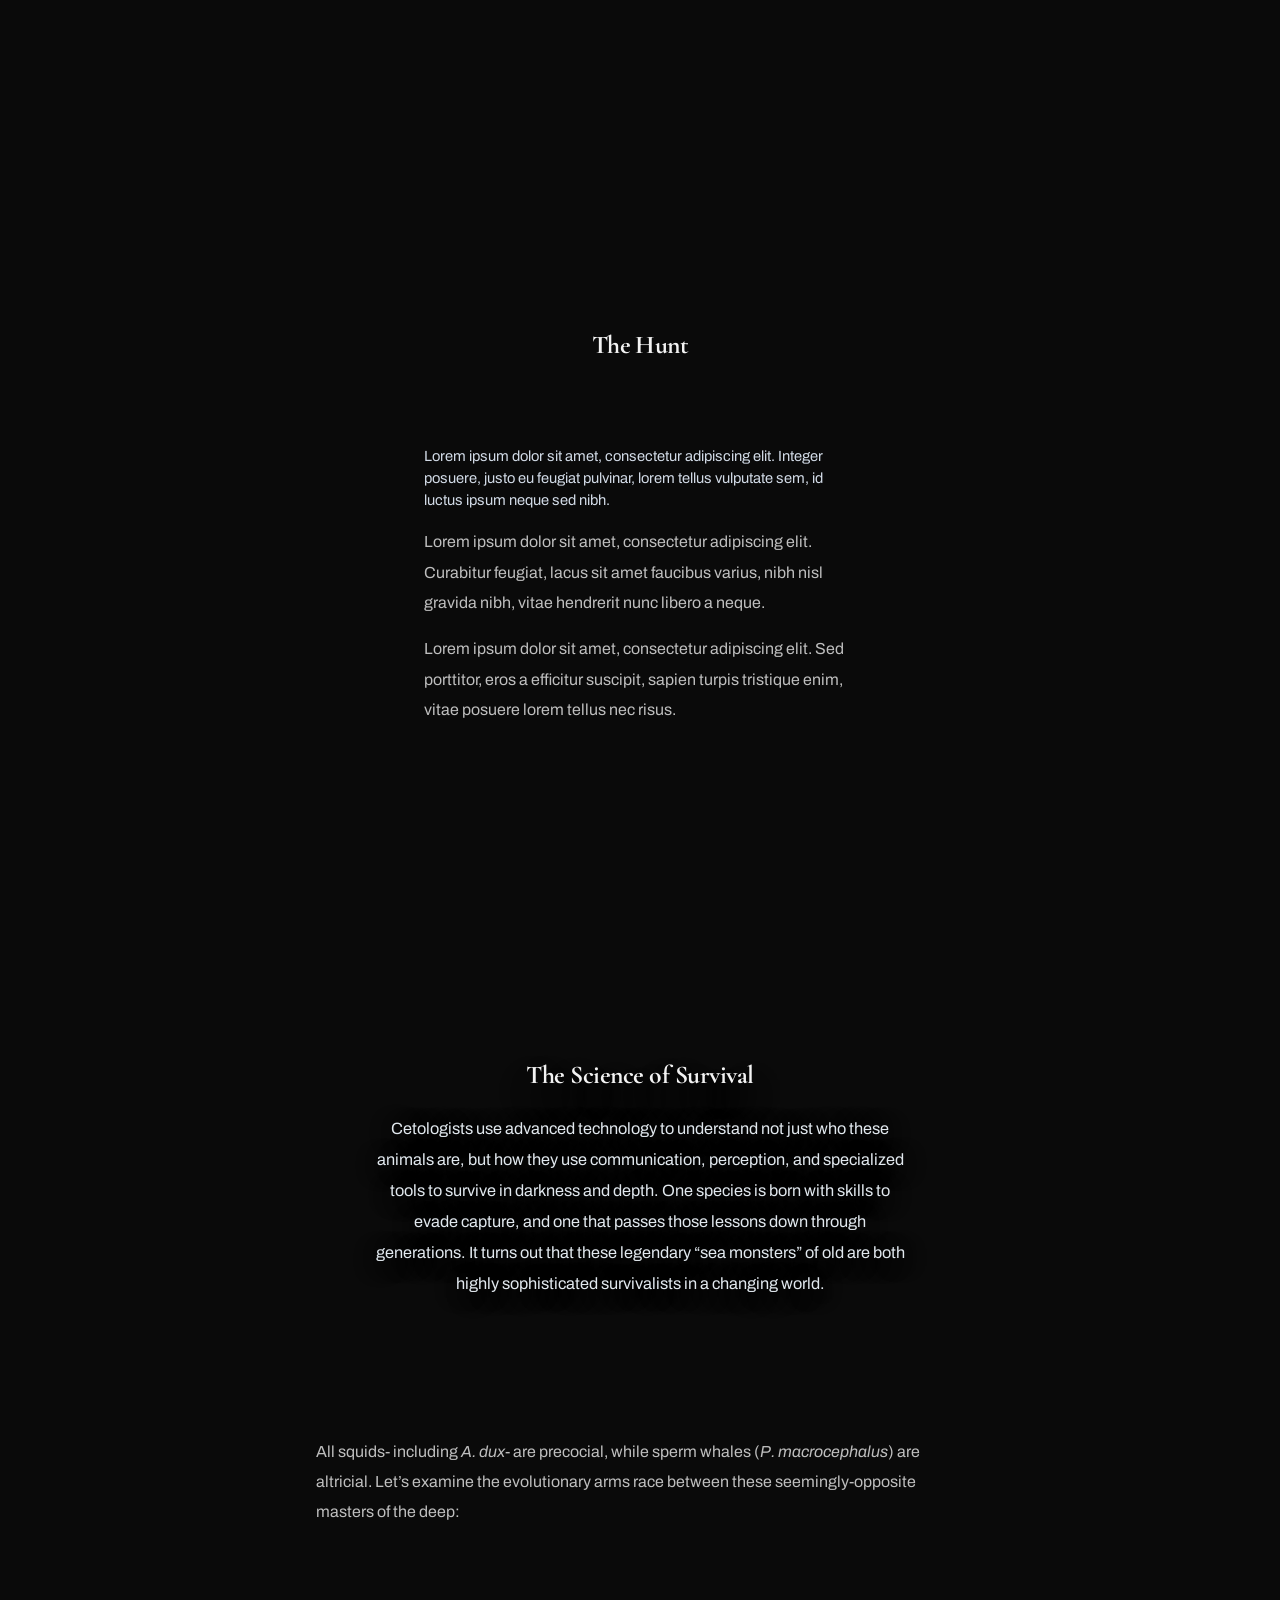
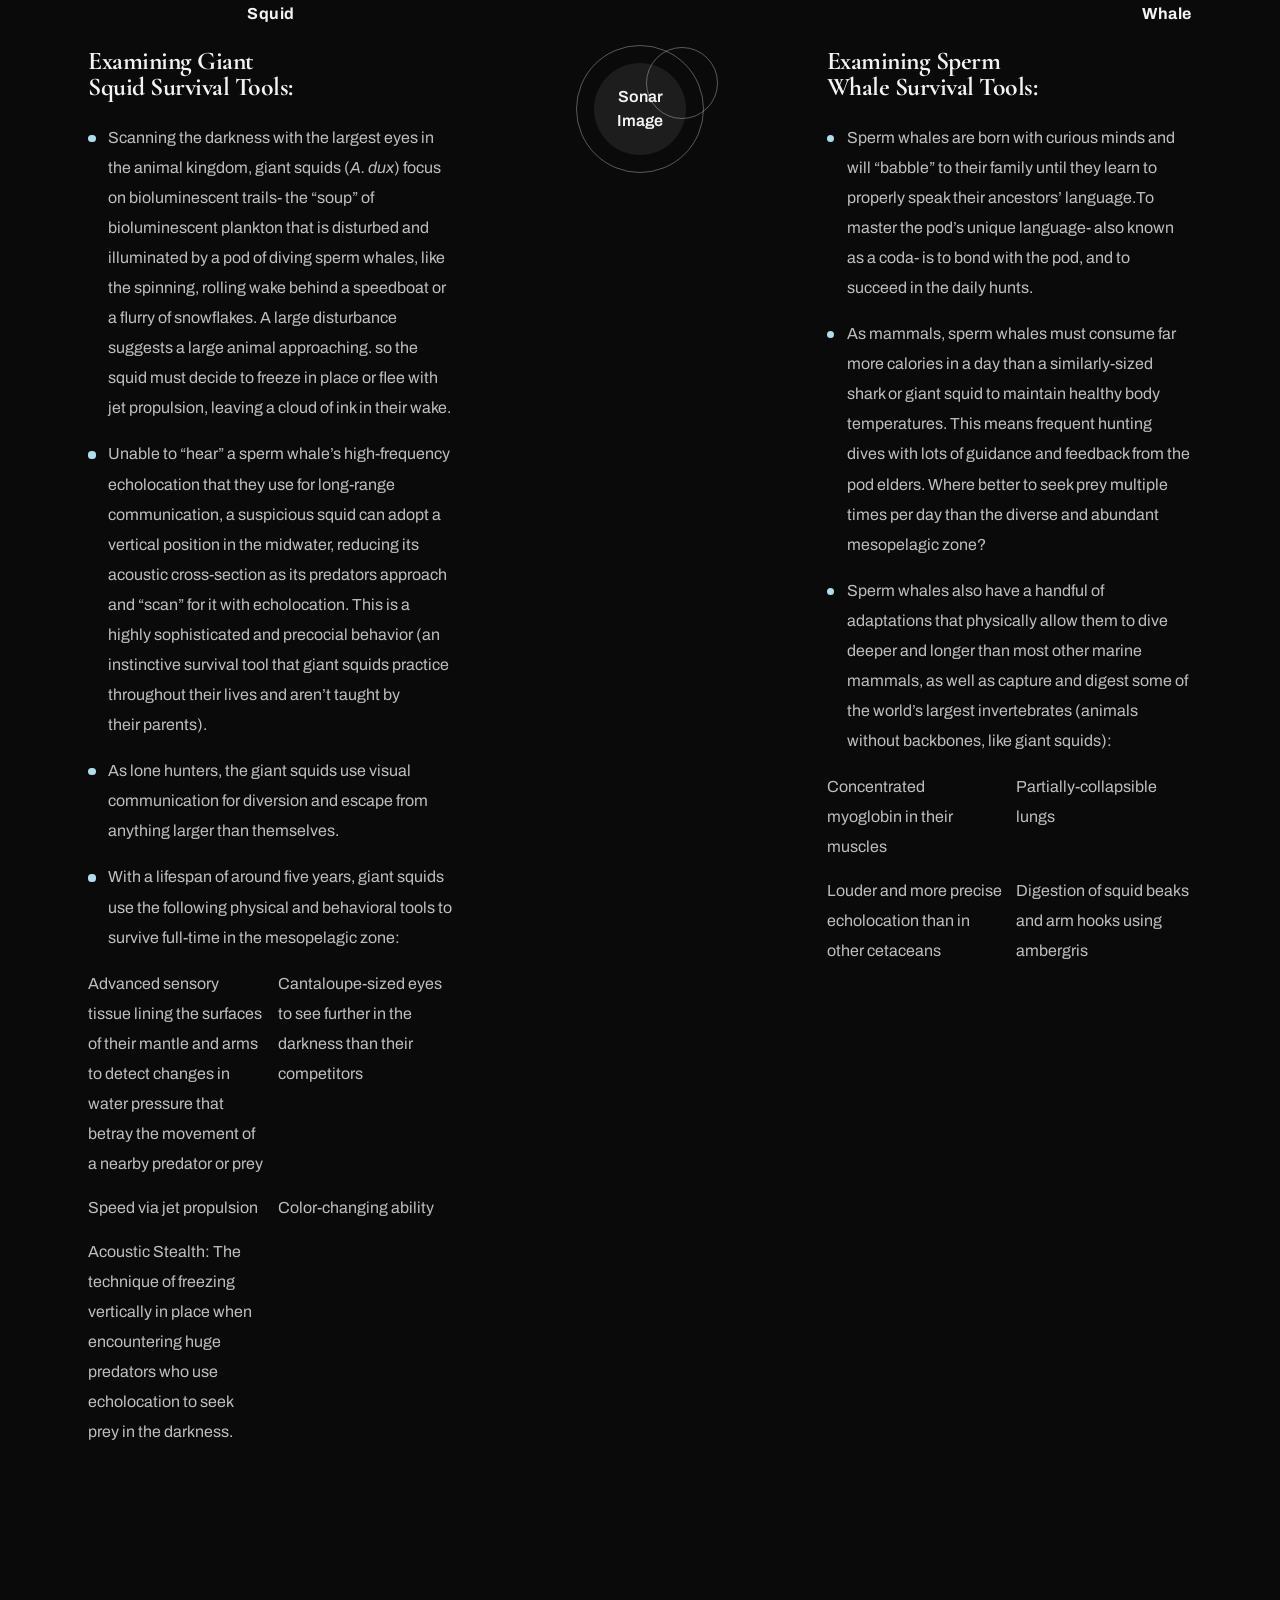
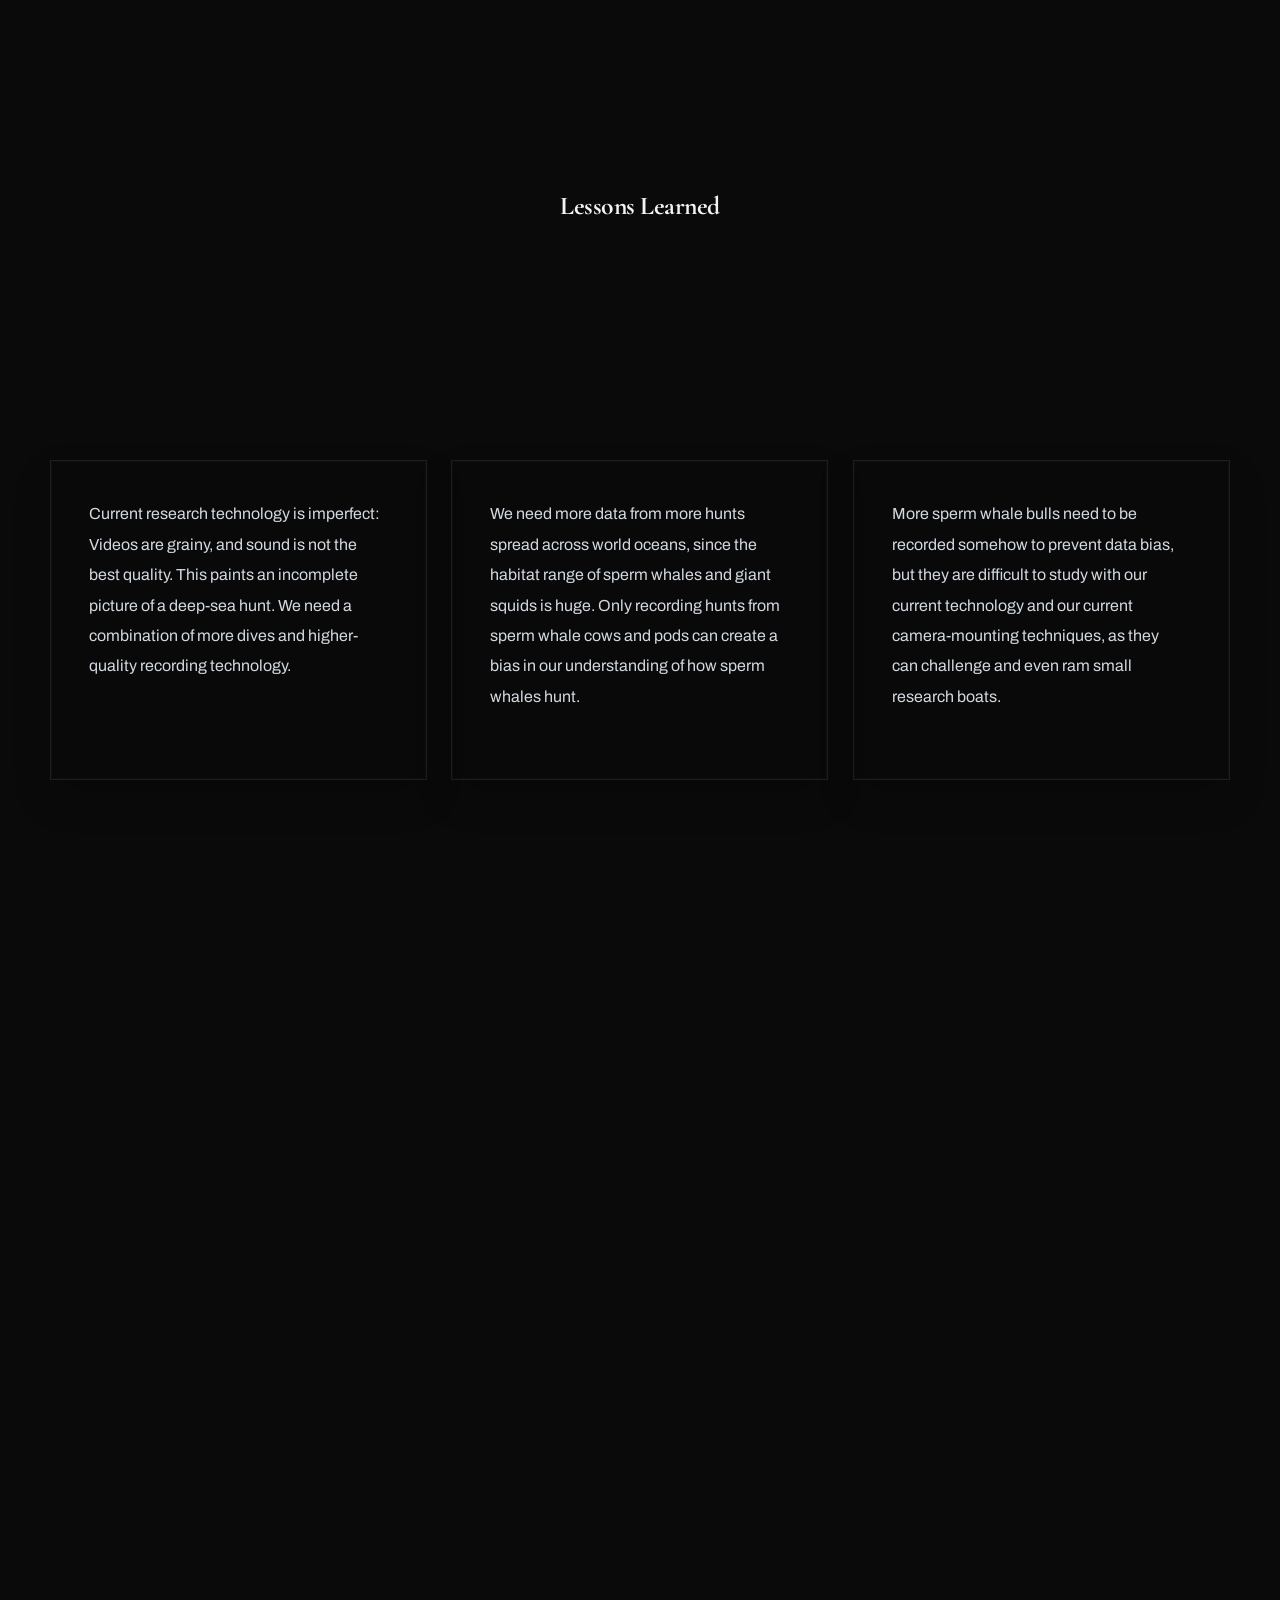
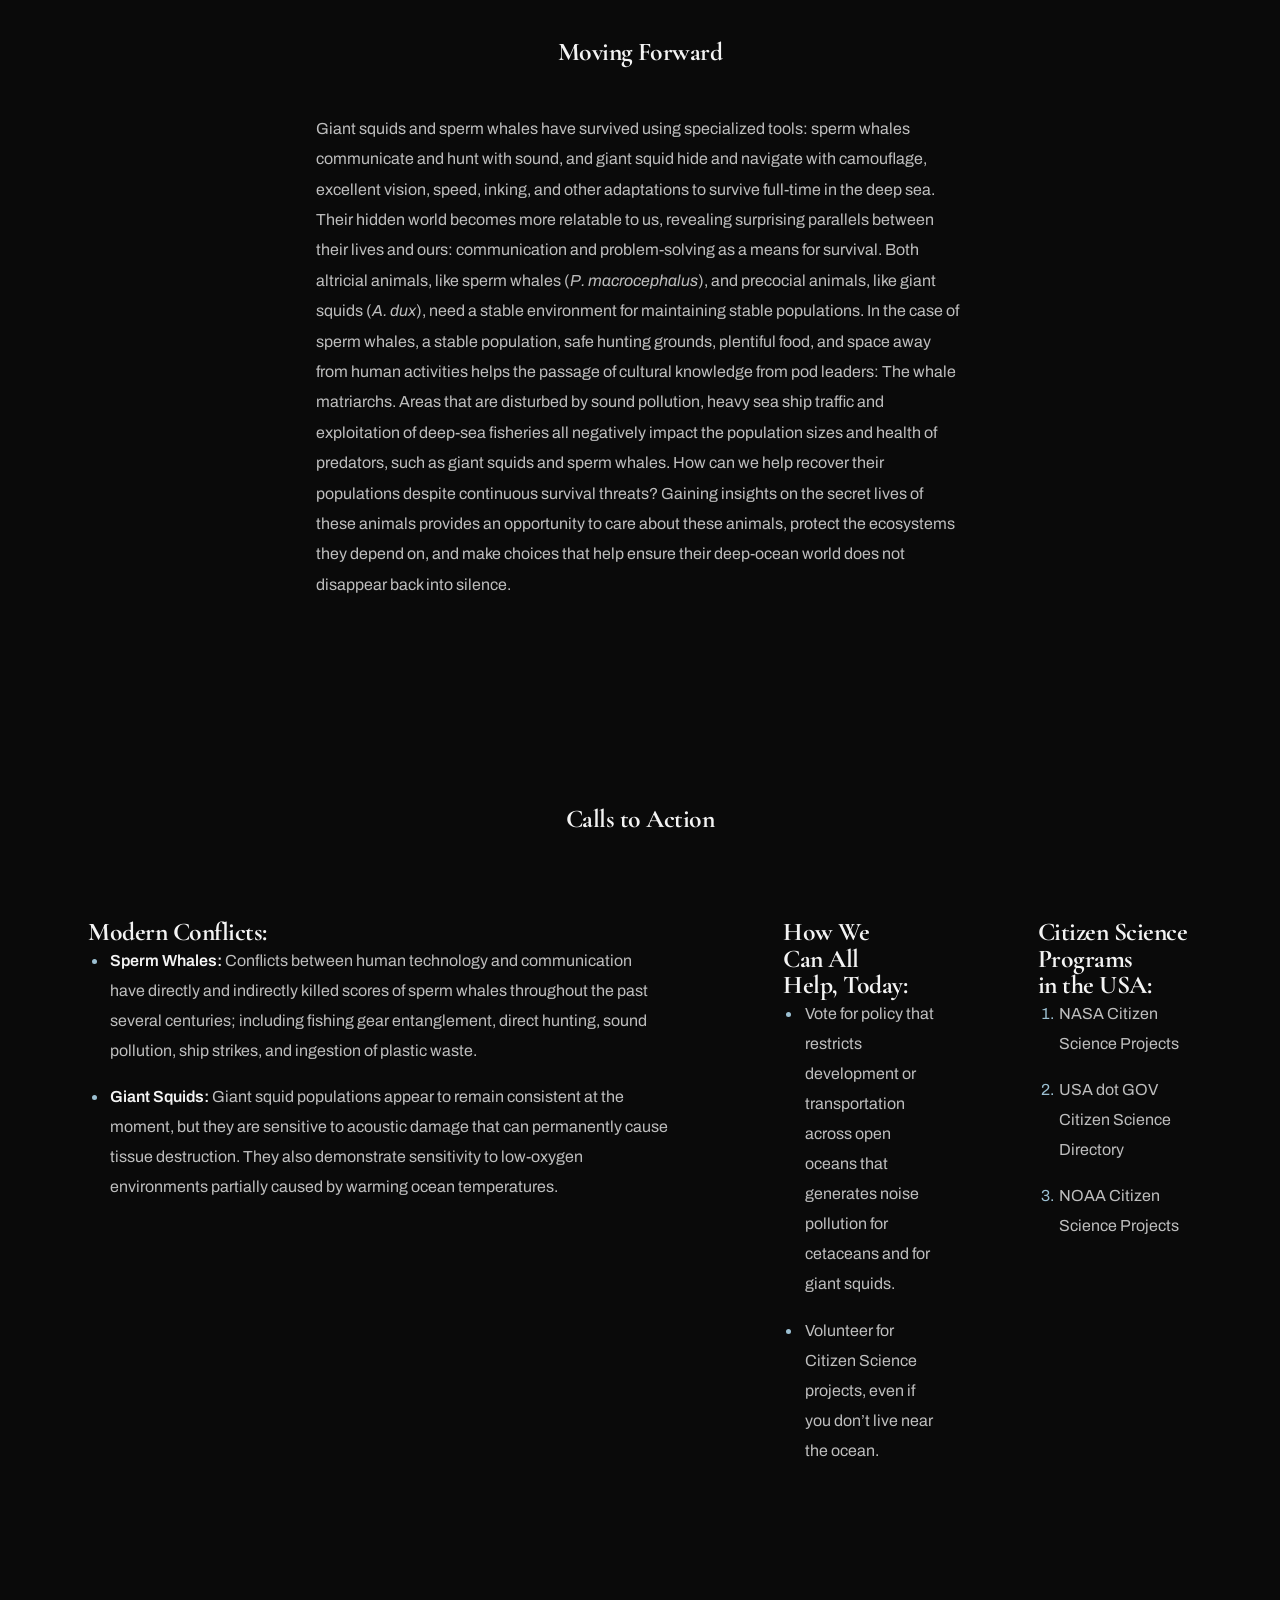
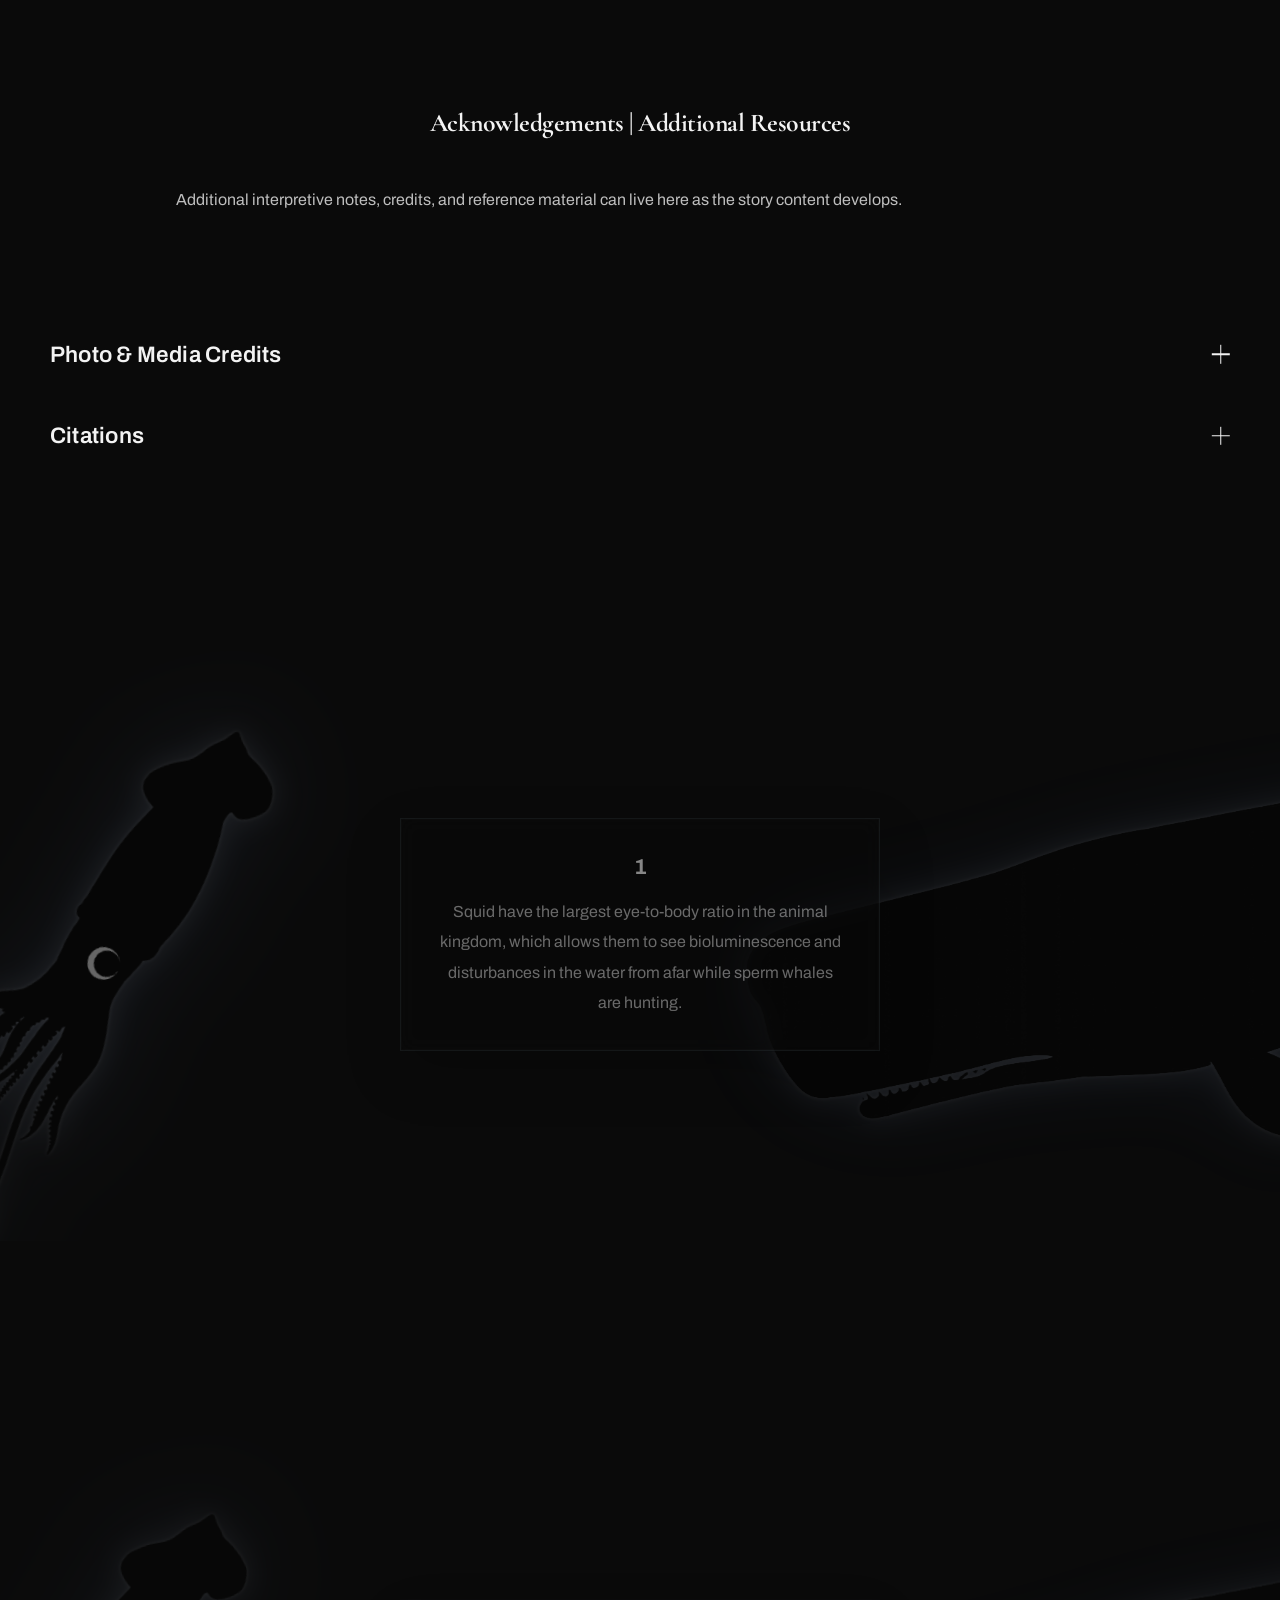
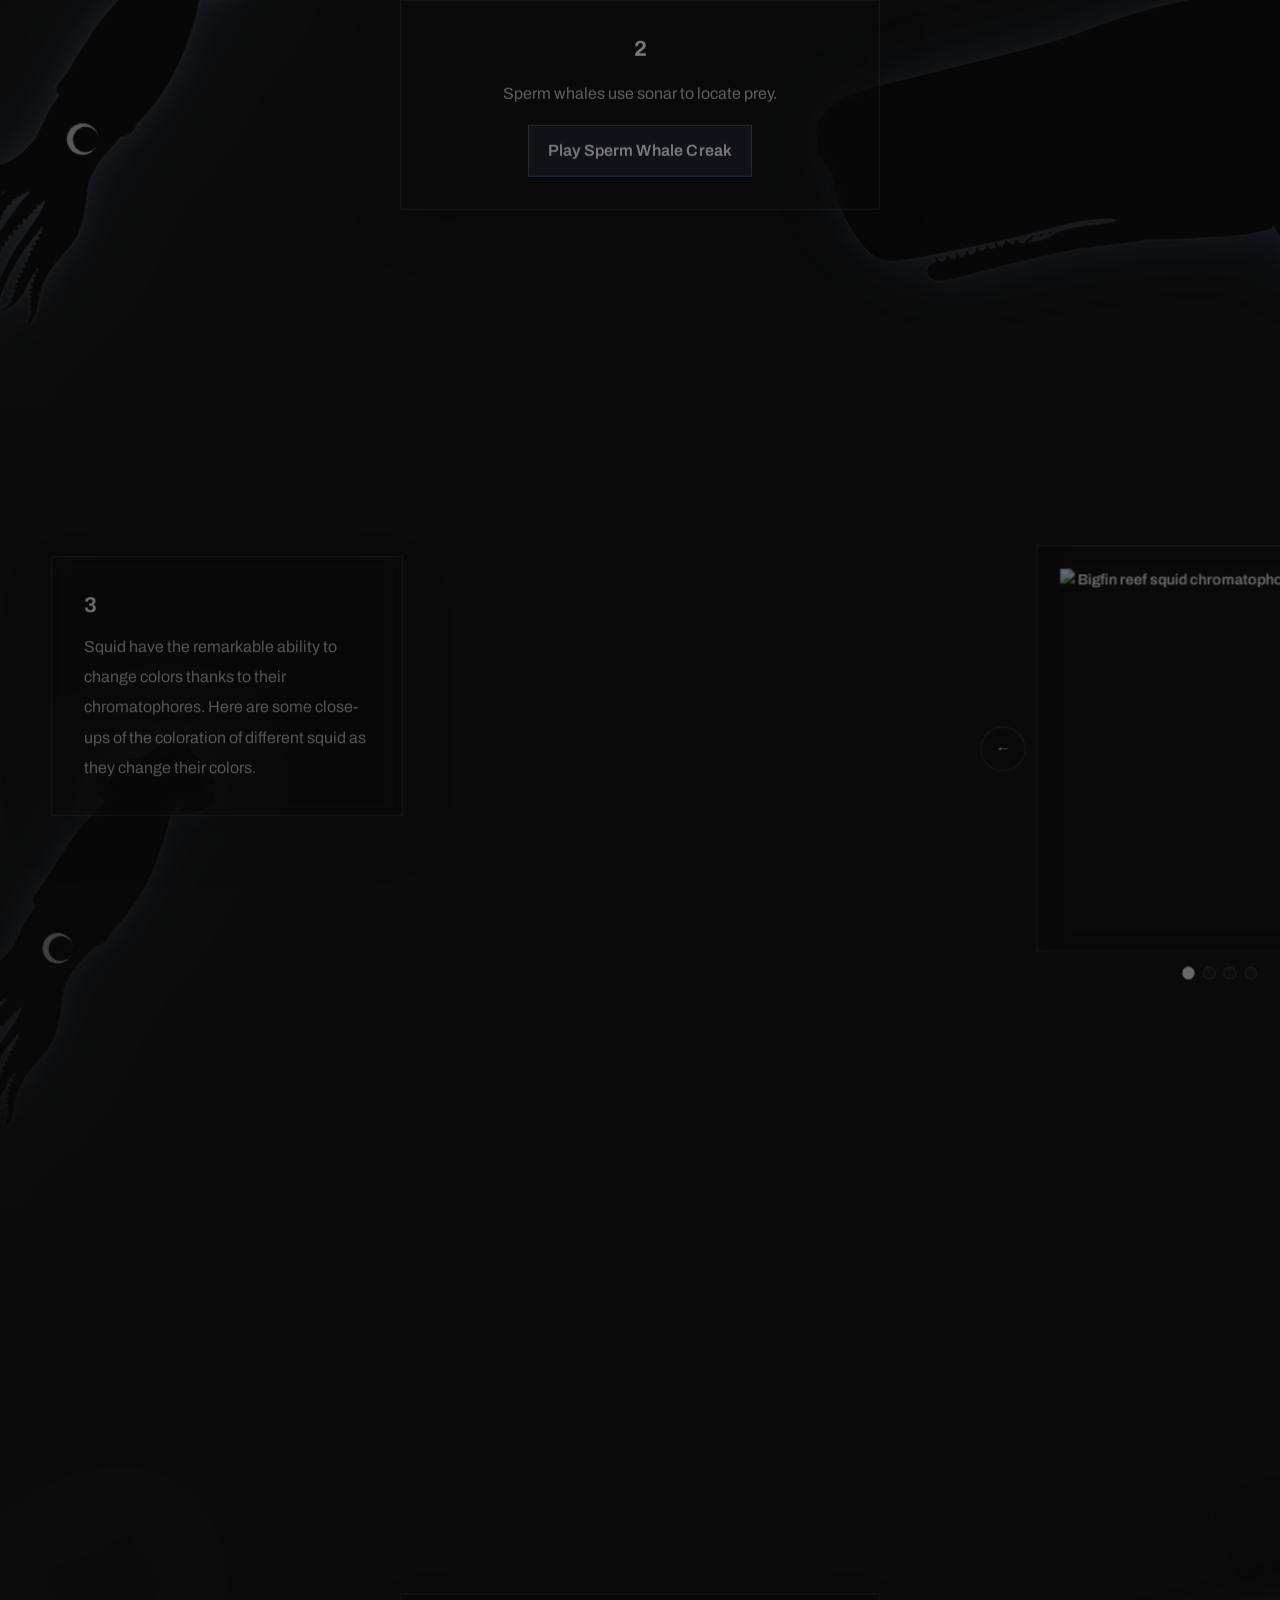
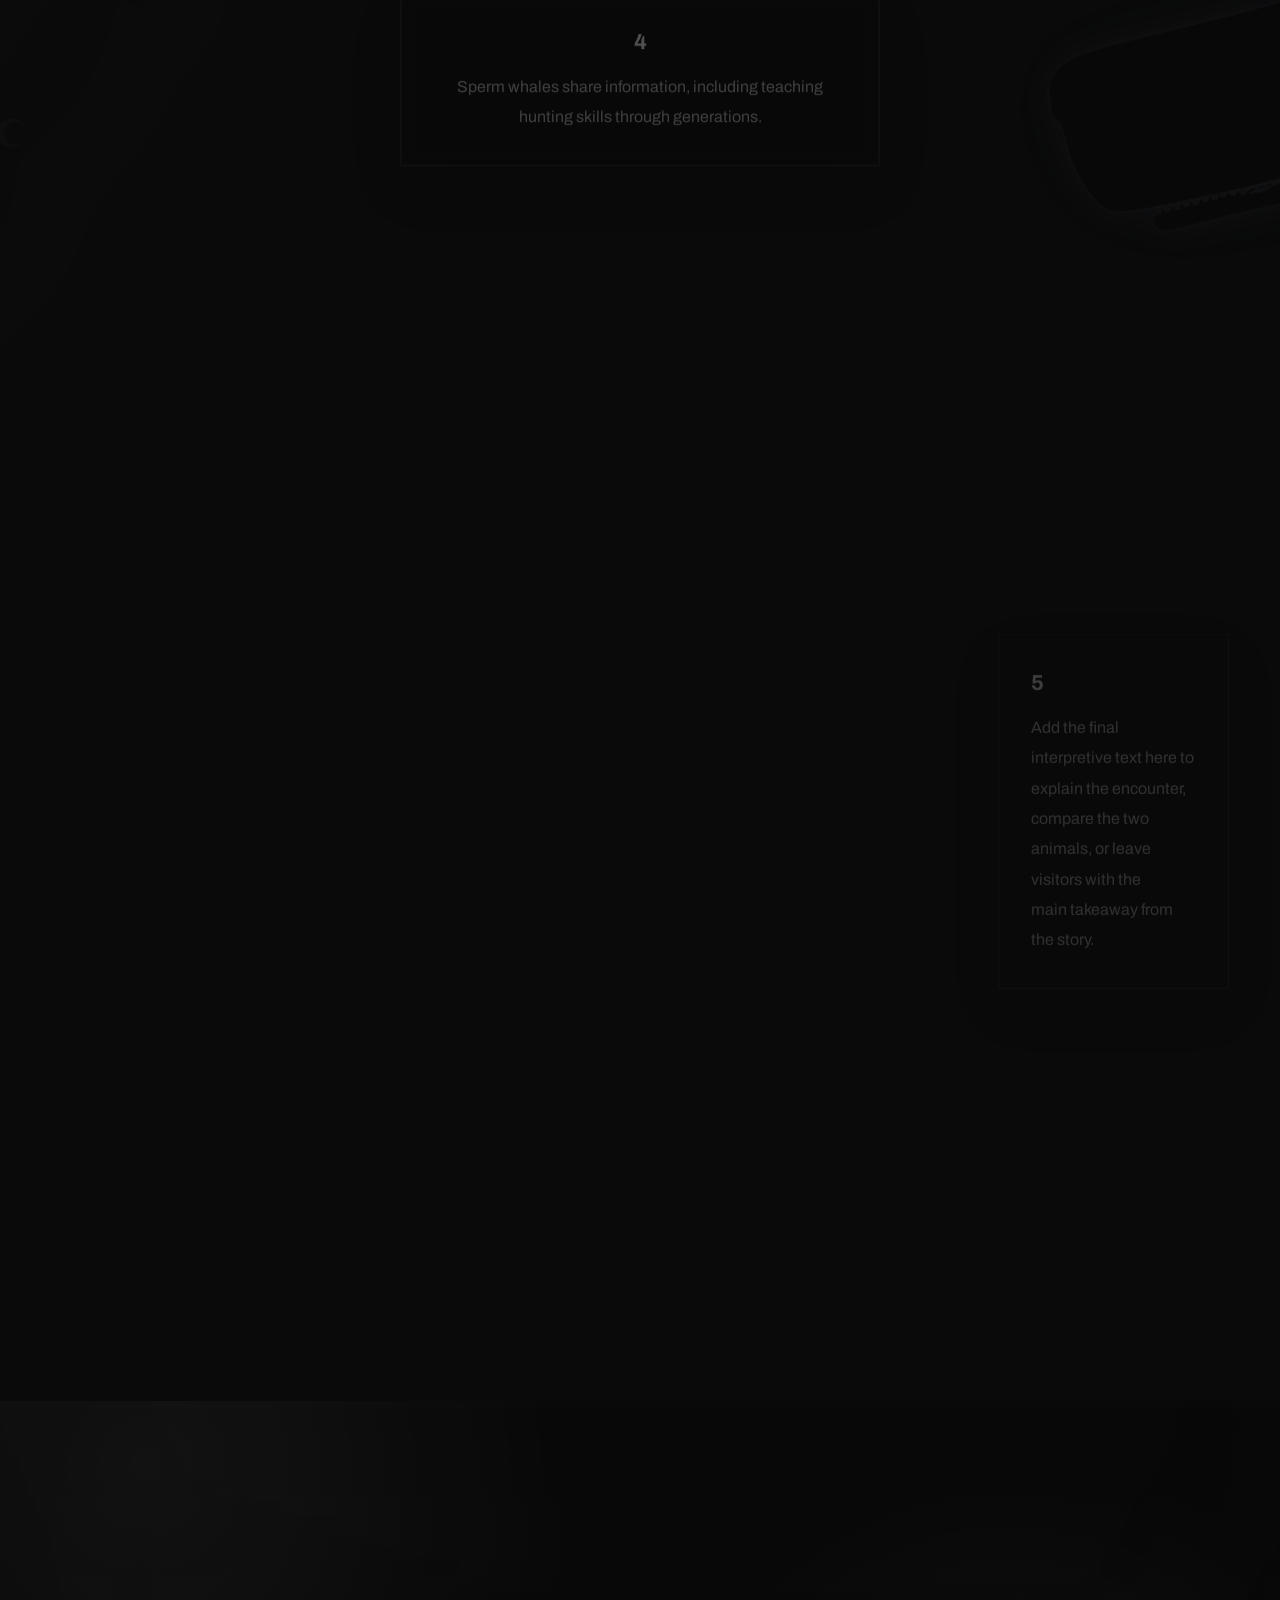
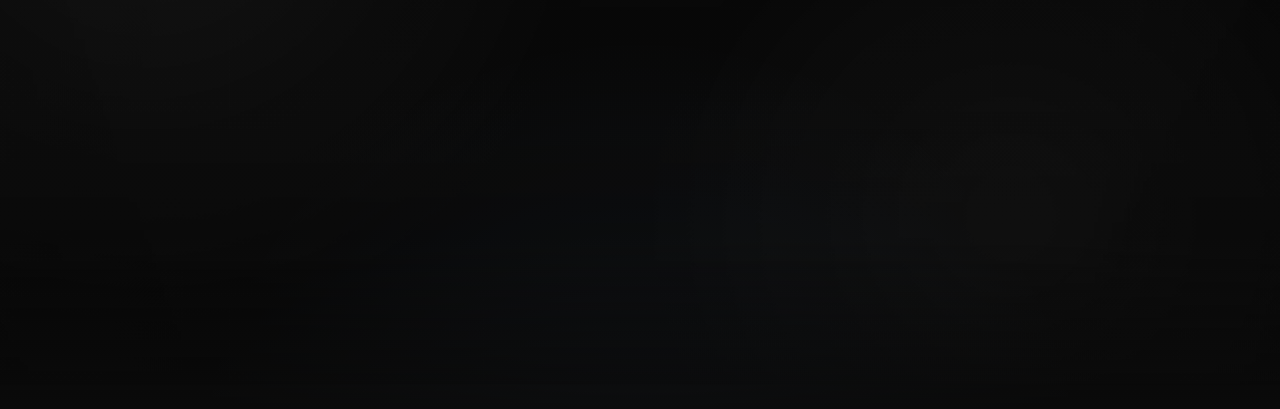
==== commit 1bdded57: "Redirect root page to docs site" ====
--- a/index.html
+++ b/index.html
@@ -3,341 +3,14 @@
 <head>
   <meta charset="UTF-8">
   <meta name="viewport" content="width=device-width, initial-scale=1.0">
-  <title>Squid vs Whale Wireframe</title>
-  <link rel="preconnect" href="https://fonts.googleapis.com">
-  <link rel="preconnect" href="https://fonts.gstatic.com" crossorigin>
-  <link href="https://fonts.googleapis.com/css2?family=Archivo:wght@400;500;600;700&family=Cormorant+Garamond:wght@600;700&display=swap" rel="stylesheet">
-  <link rel="stylesheet" href="styles.css">
+  <title>Squid vs Whale</title>
+  <meta http-equiv="refresh" content="0; url=docs/index.html">
+  <link rel="canonical" href="docs/index.html">
 </head>
 <body>
-  <header class="site-header">
-    <div class="shell site-header__inner">
-      <a class="site-mark" href="#top" aria-label="Museum of Ocean Science home">
-        <svg viewBox="0 0 500 500" aria-hidden="true" focusable="false">
-          <defs>
-            <radialGradient id="logo-fade" cx="18%" cy="50%" r="82%">
-              <stop offset="0%" stop-color="#000000" stop-opacity="1"></stop>
-              <stop offset="44%" stop-color="#000000" stop-opacity="0.96"></stop>
-              <stop offset="70%" stop-color="#000000" stop-opacity="0.48"></stop>
-              <stop offset="88%" stop-color="#000000" stop-opacity="0.12"></stop>
-              <stop offset="100%" stop-color="#000000" stop-opacity="0"></stop>
-            </radialGradient>
-            <filter id="logo-blur" x="-25%" y="-25%" width="150%" height="150%">
-              <feGaussianBlur stdDeviation="26"></feGaussianBlur>
-            </filter>
-          </defs>
-          <rect x="0" y="0" width="268" height="500" fill="#000000"></rect>
-       data visualization   <ellipse cx="266" cy="250" rx="228" ry="246" fill="url(#logo-fade)" filter="url(#logo-blur)"></ellipse>
-          <path d="M17 22 H244 V98" fill="none" stroke="#10acc3" stroke-width="22" stroke-linecap="square"></path>
-          <path d="M17 22 V478" fill="none" stroke="#10acc3" stroke-width="22" stroke-linecap="square"></path>
-          <path d="M17 478 H244 V446" fill="none" stroke="#10acc3" stroke-width="22" stroke-linecap="square"></path>
-          <text x="75" y="124" fill="#f3f3f3" font-family="'Cormorant Garamond', serif" font-size="78" font-weight="600" letter-spacing="-0.02em">The</text>
-          <text x="69" y="220" fill="#f3f3f3" font-family="'Cormorant Garamond', serif" font-size="70" font-weight="600" letter-spacing="-0.02em">MUSEUM</text>
-          <text x="70" y="316" fill="#f3f3f3" font-family="'Cormorant Garamond', serif" font-size="68" font-weight="600" letter-spacing="-0.02em">of OCEAN</text>
-          <text x="70" y="412" fill="#f3f3f3" font-family="'Cormorant Garamond', serif" font-size="70" font-weight="600" letter-spacing="-0.02em">SCIENCE</text>
-        </svg>
-      </a>
-      <button class="menu-toggle" type="button" aria-expanded="false" aria-controls="site-nav">
-        <span class="sr-only">Toggle navigation</span>
-        <span></span>
-        <span></span>
-        <span></span>
-      </button>
-      <nav class="site-nav" id="site-nav" aria-label="Primary">
-        <a href="#beat-1">Beat 1</a>
-        <a href="#beat-2">Beat 2</a>
-        <a href="#beat-3">Beat 3</a>
-        <a href="#beat-4">Beat 4</a>
-        <a href="#beat-5">Beat 5</a>
-        <a href="#beat-6">Beat 6</a>
-        <a href="#resources">Resources</a>
-      </nav>
-    </div>
-  </header>
-
-  <main id="top">
-    <section class="beat-section beat-section--hero" id="beat-1" aria-labelledby="beat-1-title">
-      <div class="shell">
-        <div class="hero-panel">
-          <div class="hero-copy">
-            <h1 id="beat-1-title">Beat 1</h1>
-            <div class="placeholder-copy placeholder-copy--hero">
-              <p>Lorem ipsum dolor sit amet, consectetur adipiscing elit. Integer volutpat, velit sed luctus pulvinar, nisl eros auctor massa, vel porta purus est sit amet sapien.</p>
-              <p>Morbi dignissim, nisl et cursus feugiat, lacus ligula finibus augue, vitae pharetra orci lorem sit amet nunc. Sed euismod neque sed arcu fermentum, vitae lacinia est dictum.</p>
-            </div>
-          </div>
-          <div class="hero-visual">
-            <figure class="hero-window">
-              <div class="hero-image-pan" role="img" aria-label="Sculptural image representing the squid versus whale story concept."></div>
-            </figure>
-          </div>
-          <aside class="contributor-note contributor-note--hero">
-            <p>*Site contributors here</p>
-          </aside>
-        </div>
-      </div>
-    </section>
-
-    <section class="beat-section" id="beat-2" aria-labelledby="beat-2-title">
-        <div class="shell">
-          <div class="section-heading">
-          <h2 id="beat-2-title">Beat 2: Meet the Scientist / The Tech</h2>
-        </div>
-        <div class="wire-grid wire-grid--split">
-          <section class="carousel-block" aria-label="Beat 2 carousel" data-carousel tabindex="0">
-            <div class="carousel-shell">
-              <button class="carousel-control" type="button" data-carousel-prev aria-label="Previous frame">
-                <span aria-hidden="true">&larr;</span>
-              </button>
-              <div class="carousel-viewport" aria-live="polite">
-                <div class="carousel-track" data-carousel-track>
-                  <article class="carousel-slide is-active" data-carousel-slide>
-                    <div class="carousel-frame">
-                      <span>Frame 1</span>
-                    </div>
-                  </article>
-                  <article class="carousel-slide" data-carousel-slide>
-                    <div class="carousel-frame">
-                      <span>Frame 2</span>
-                    </div>
-                  </article>
-                  <article class="carousel-slide" data-carousel-slide>
-                    <div class="carousel-frame">
-                      <span>Frame 3</span>
-                    </div>
-                  </article>
-                </div>
-              </div>
-              <button class="carousel-control" type="button" data-carousel-next aria-label="Next frame">
-                <span aria-hidden="true">&rarr;</span>
-              </button>
-            </div>
-            <div class="carousel-indicators" aria-label="Choose frame">
-              <button class="carousel-indicator is-active" type="button" data-carousel-dot="0" aria-label="Go to frame 1"></button>
-              <button class="carousel-indicator" type="button" data-carousel-dot="1" aria-label="Go to frame 2"></button>
-              <button class="carousel-indicator" type="button" data-carousel-dot="2" aria-label="Go to frame 3"></button>
-            </div>
-          </section>
-          <div class="wire-copy-block">
-            <div class="placeholder-copy">
-              <p>Lorem ipsum dolor sit amet, consectetur adipiscing elit. Suspendisse potenti. Vivamus non mi nec nibh ultrices tincidunt eu a erat. Nulla facilisi.</p>
-              <p>Praesent in tristique mauris. Sed eget mi ac turpis iaculis commodo. Cras maximus mauris in nisl vehicula, ac suscipit orci aliquam.</p>
-            </div>
-          </div>
-        </div>
-      </div>
-    </section>
-
-    <section class="beat-section" id="beat-3" aria-labelledby="beat-3-title">
-        <div class="shell">
-          <div class="section-heading">
-          <h2 id="beat-3-title">Beat 3: The Dive | The hunt!</h2>
-        </div>
-        <div class="wire-grid wire-grid--beat-3">
-          <div class="depth-rail" data-depth-rail aria-hidden="true">
-            <div class="depth-rail__head">
-              <span class="depth-rail__eyebrow">Dive depth</span>
-              <span class="depth-rail__readout"><span data-depth-value>0</span> m</span>
-            </div>
-            <div class="depth-rail__track">
-              <div class="depth-rail__zone"></div>
-              <div class="depth-rail__marker"></div>
-              <div class="depth-rail__tick" style="--depth-tick-position: 0%;">
-                <strong>0 m</strong>
-                <span>Surface</span>
-              </div>
-              <div class="depth-rail__tick" style="--depth-tick-position: 25%;">
-                <strong>500 m</strong>
-                <span>Fading light</span>
-              </div>
-              <div class="depth-rail__tick" style="--depth-tick-position: 50%;">
-                <strong>1,000 m</strong>
-                <span>Dark water</span>
-              </div>
-              <div class="depth-rail__tick" style="--depth-tick-position: 75%;">
-                <strong>1,500 m</strong>
-                <span>Deep chase</span>
-              </div>
-              <div class="depth-rail__tick depth-rail__tick--end" style="--depth-tick-position: 100%;">
-                <strong>2,000 m</strong>
-                <span>Hunt depth</span>
-              </div>
-            </div>
-            <div class="depth-rail__caption">
-              <span class="species-tag species-tag--squid">Squid zone</span>
-              <p>The ruler drops from sunlit surface water into darker open ocean as the hunt begins.</p>
-            </div>
-          </div>
-          <div class="wire-copy-block">
-            <div class="placeholder-copy">
-              <p>Lorem ipsum dolor sit amet, consectetur adipiscing elit. Curabitur pulvinar nisl ut odio posuere, nec hendrerit risus posuere. Mauris sed elit ac nibh luctus efficitur.</p>
-              <p>Etiam convallis velit a nunc feugiat, vitae suscipit ligula volutpat. Ut quis diam at quam elementum iaculis ac non mauris.</p>
-            </div>
-          </div>
-          <section class="carousel-block" aria-label="Beat 3 carousel" data-carousel tabindex="0">
-            <div class="carousel-shell">
-              <button class="carousel-control" type="button" data-carousel-prev aria-label="Previous frame">
-                <span aria-hidden="true">&larr;</span>
-              </button>
-              <div class="carousel-viewport" aria-live="polite">
-                <div class="carousel-track" data-carousel-track>
-                  <article class="carousel-slide is-active" data-carousel-slide>
-                    <figure class="carousel-frame carousel-frame--image">
-                      <img src="assets/images/sperm-whale-socialization.jpg" alt="Pod of sperm whales socializing near the ocean surface.">
-                    </figure>
-                  </article>
-                  <article class="carousel-slide" data-carousel-slide>
-                    <div class="carousel-frame">
-                      <span>Frame 2</span>
-                    </div>
-                  </article>
-                  <article class="carousel-slide" data-carousel-slide>
-                    <div class="carousel-frame">
-                      <span>Frame 3</span>
-                    </div>
-                  </article>
-                </div>
-              </div>
-              <button class="carousel-control" type="button" data-carousel-next aria-label="Next frame">
-                <span aria-hidden="true">&rarr;</span>
-              </button>
-            </div>
-            <div class="carousel-indicators" aria-label="Choose frame">
-              <button class="carousel-indicator is-active" type="button" data-carousel-dot="0" aria-label="Go to frame 1"></button>
-              <button class="carousel-indicator" type="button" data-carousel-dot="1" aria-label="Go to frame 2"></button>
-              <button class="carousel-indicator" type="button" data-carousel-dot="2" aria-label="Go to frame 3"></button>
-            </div>
-          </section>
-        </div>
-      </div>
-    </section>
-
-    <section class="beat-section" id="beat-4" aria-labelledby="beat-4-title">
-        <div class="shell">
-          <div class="section-heading">
-          <h2 id="beat-4-title">Beat 4: The Science of Survival!</h2>
-        </div>
-        <div class="wire-grid wire-grid--survival">
-          <div class="survival-column">
-            <span class="species-tag species-tag--whale">Whale</span>
-            <div class="placeholder-copy">
-              <p>Lorem ipsum dolor sit amet, consectetur adipiscing elit. Nunc in tortor quis lacus cursus convallis.</p>
-            </div>
-          </div>
-          <div class="sonar-placeholder" aria-hidden="true">
-            <span>Sonar Image</span>
-          </div>
-          <div class="survival-column survival-column--end">
-            <span class="species-tag species-tag--squid species-tag--right">Squid</span>
-            <div class="placeholder-copy">
-              <p>Lorem ipsum dolor sit amet, consectetur adipiscing elit. Duis vel velit non erat pellentesque pulvinar.</p>
-            </div>
-          </div>
-        </div>
-      </div>
-    </section>
-
-    <section class="beat-section" id="beat-5" aria-labelledby="beat-5-title">
-        <div class="shell">
-          <div class="section-heading">
-          <h2 id="beat-5-title">Beat 5: Why it matters / learned | CTA</h2>
-        </div>
-        <div class="card-grid">
-          <article class="mini-card">
-            <h3>Header</h3>
-            <div class="placeholder-copy">
-              <p>Lorem ipsum dolor sit amet, consectetur adipiscing elit. Integer semper luctus eros, eget rutrum lacus fermentum ut.</p>
-            </div>
-          </article>
-          <article class="mini-card">
-            <h3>Header</h3>
-            <div class="placeholder-copy">
-              <p>Lorem ipsum dolor sit amet, consectetur adipiscing elit. Maecenas sed nisi at arcu molestie posuere sit amet non dui.</p>
-            </div>
-          </article>
-          <article class="mini-card">
-            <h3>Header</h3>
-            <div class="placeholder-copy">
-              <p>Lorem ipsum dolor sit amet, consectetur adipiscing elit. In rhoncus magna quis leo fermentum, in feugiat mi mollis.</p>
-            </div>
-          </article>
-          <article class="mini-card">
-            <h3>Header</h3>
-            <div class="placeholder-copy">
-              <p>Lorem ipsum dolor sit amet, consectetur adipiscing elit. Quisque suscipit libero ac augue maximus, quis tincidunt enim faucibus.</p>
-            </div>
-          </article>
-        </div>
-      </div>
-    </section>
-
-    <section class="beat-section" id="beat-6" aria-labelledby="beat-6-title">
-        <div class="shell">
-          <div class="section-heading">
-          <h2 id="beat-6-title">Beat 6: Conclusion</h2>
-        </div>
-        <div class="wire-grid wire-grid--conclusion">
-          <div class="conclusion-copy">
-            <h3>Theme "look at all these amazing stuff we can save"</h3>
-            <div class="placeholder-copy">
-              <p>Lorem ipsum dolor sit amet, consectetur adipiscing elit. Pellentesque viverra finibus purus, at vulputate purus tristique eget. Nam blandit quam eget magna tempus, at luctus nisi pretium.</p>
-              <p>Donec fermentum lorem sit amet turpis volutpat, vitae sollicitudin enim ultrices. Nam a sapien a nibh luctus aliquet ut non libero.</p>
-            </div>
-          </div>
-          <div class="comparison-tiles">
-            <article class="comparison-tile">
-              <h3>Whale</h3>
-              <div class="media-placeholder media-placeholder--portrait"></div>
-            </article>
-            <article class="comparison-tile">
-              <h3>Squid</h3>
-              <div class="media-placeholder media-placeholder--portrait"></div>
-            </article>
-          </div>
-        </div>
-      </div>
-    </section>
-
-    <section class="beat-section beat-section--resources" id="resources" aria-labelledby="resources-title">
-      <div class="shell shell--narrow">
-        <div class="section-heading">
-          <h2 id="resources-title">Acknowledgements | Additional Resources</h2>
-        </div>
-        <div class="placeholder-copy placeholder-copy--resources">
-          <p>Additional interpretive notes, credits, and reference material can live here as the story content develops.</p>
-        </div>
-      </div>
-    </section>
-
-    <section class="beat-section beat-section--photo-credits" aria-labelledby="photo-credits-title">
-      <div class="shell">
-        <details class="photo-credits">
-          <summary class="photo-credits__summary" id="photo-credits-title">
-            <span class="photo-credits__title">Photo Credits</span>
-            <span class="photo-credits__glyph" aria-hidden="true"></span>
-          </summary>
-          <div class="photo-credits__content">
-            <p><strong>Hero image.</strong> <cite>Whale&amp;Squid~11-29-08.JPG</cite>, WiKiRaW31, Wikimedia Commons, public domain. Adapted for this site with color and shading edits.</p>
-            <p><strong>Beat 3, frame 1.</strong> <cite>Satellite-tagged sperm whale fin (22735046228).jpg</cite>, USFWSAlaska, Wikimedia Commons, public domain. Adapted for this site with cropping.</p>
-          </div>
-        </details>
-        <details class="photo-credits">
-          <summary class="photo-credits__summary" id="citations-title">
-            <span class="photo-credits__title">Citations</span>
-            <span class="photo-credits__glyph" aria-hidden="true"></span>
-          </summary>
-          <div class="photo-credits__content">
-            <p>Scientific and interpretive source citations can be listed here as they are added to the story.</p>
-          </div>
-        </details>
-        <div class="bottom-encounter" data-bottom-encounter aria-hidden="true">
-          <img class="bottom-encounter__silhouette bottom-encounter__silhouette--squid" src="assets/images/giant_squid_silhouette_transparent.png" alt="" loading="lazy">
-          <img class="bottom-encounter__silhouette bottom-encounter__silhouette--whale" src="assets/images/Silhouette_Sperm_Whale.png" alt="" loading="lazy">
-        </div>
-      </div>
-    </section>
-  </main>
-
-  <script src="script.js"></script>
+  <script>
+    window.location.replace("docs/index.html");
+  </script>
+  <p>Redirecting to <a href="docs/index.html">docs/index.html</a>...</p>
 </body>
 </html>
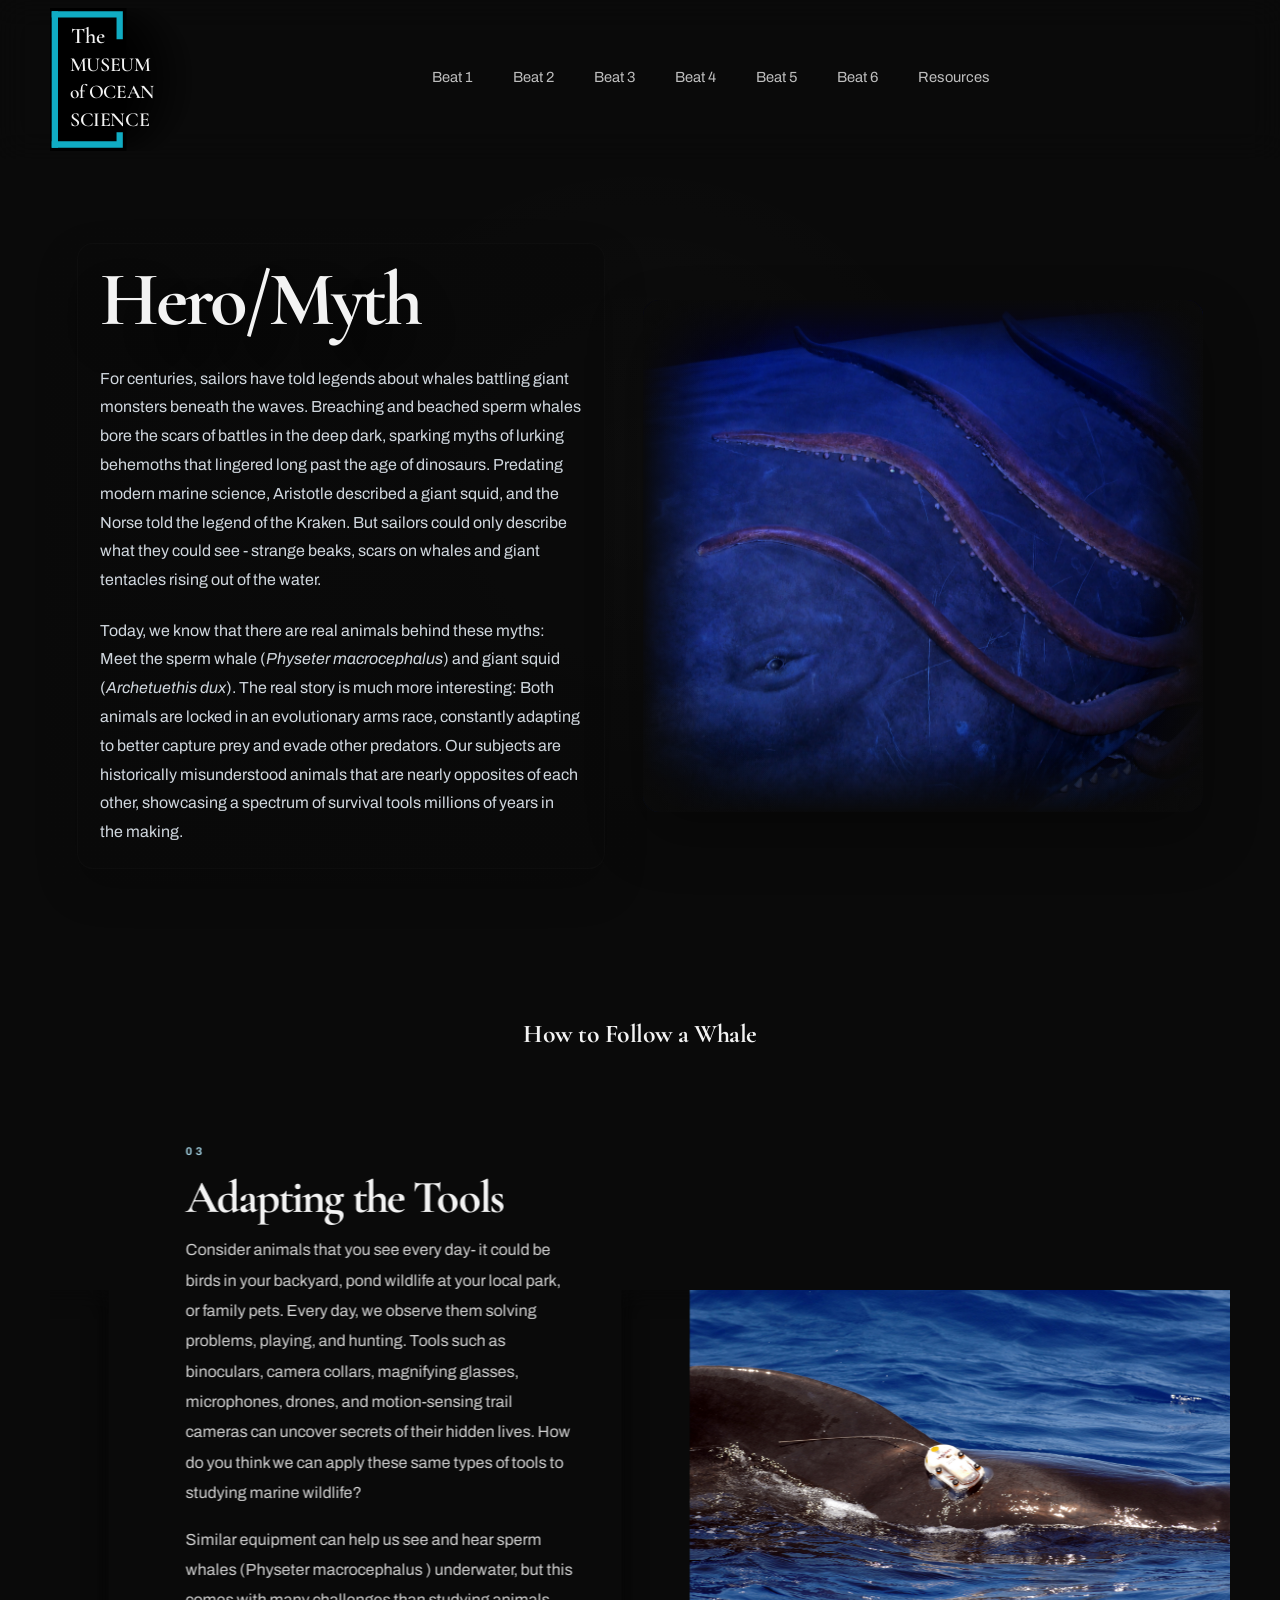
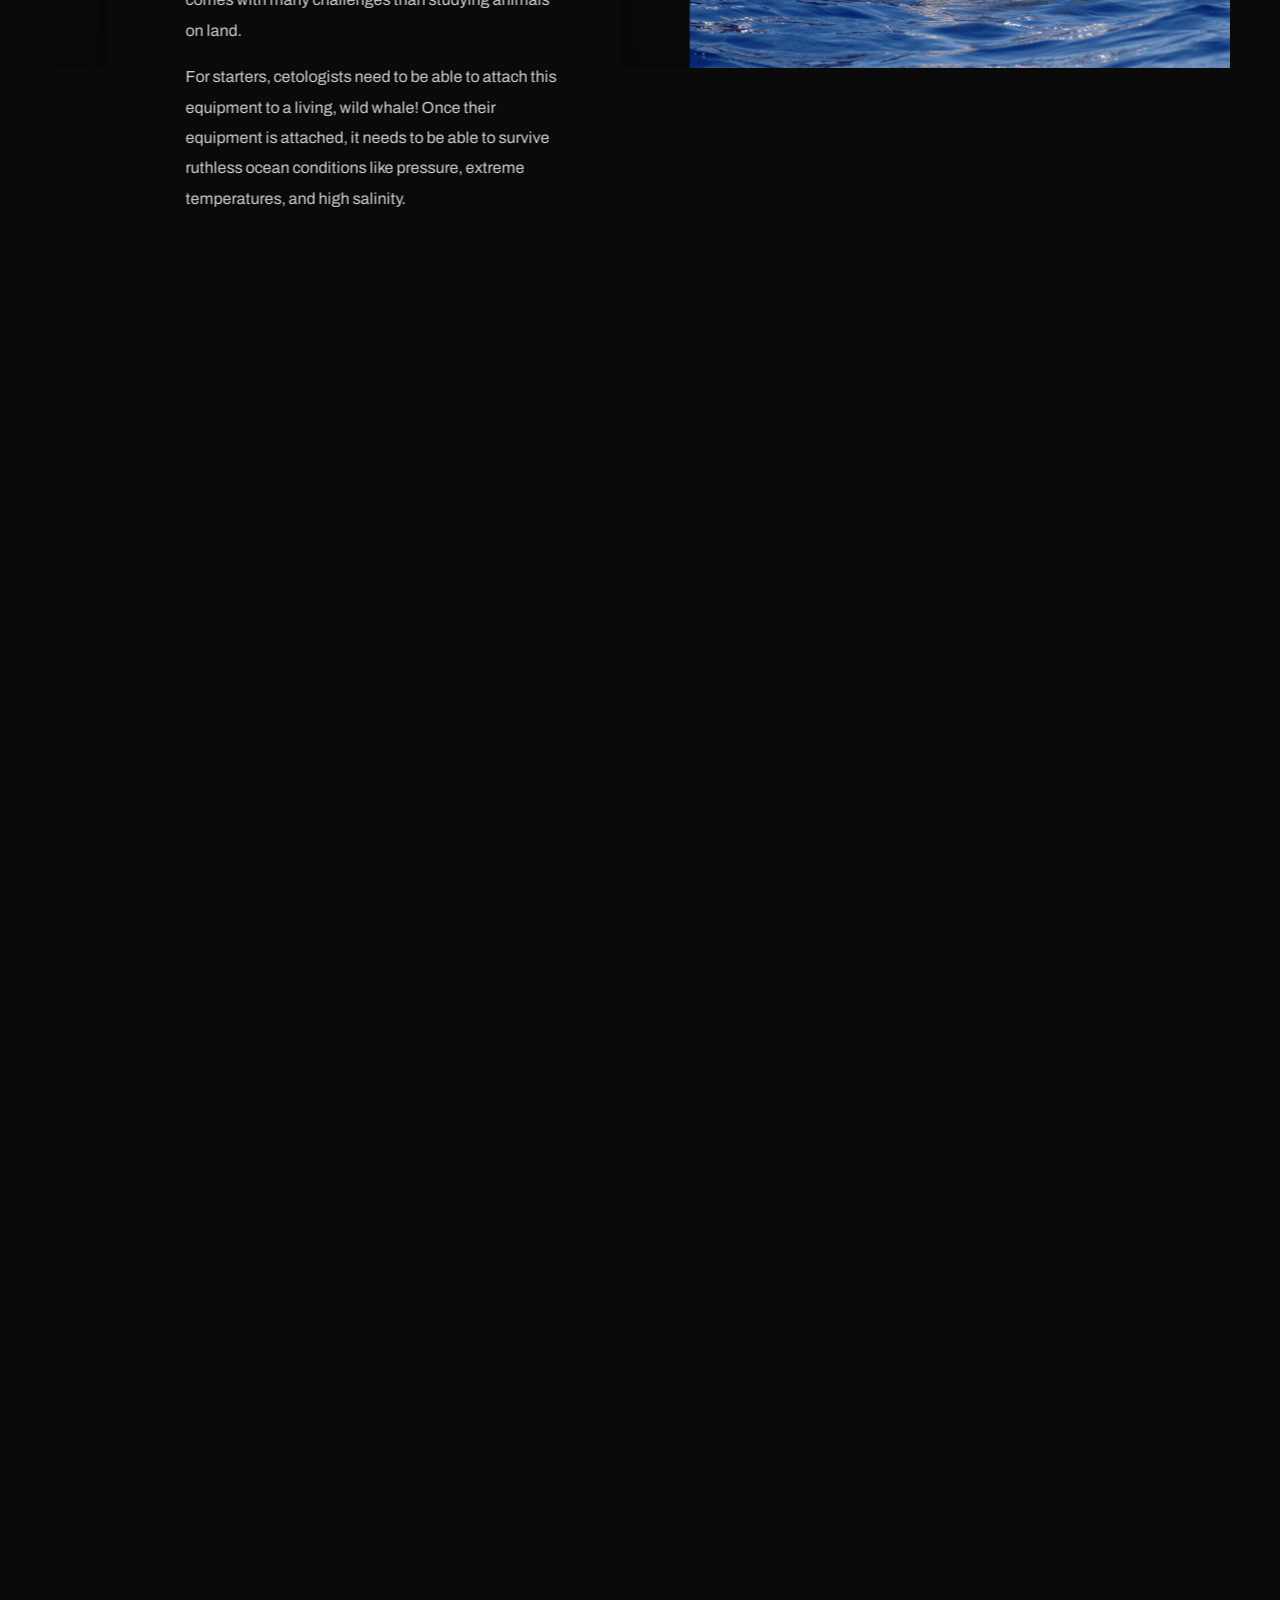
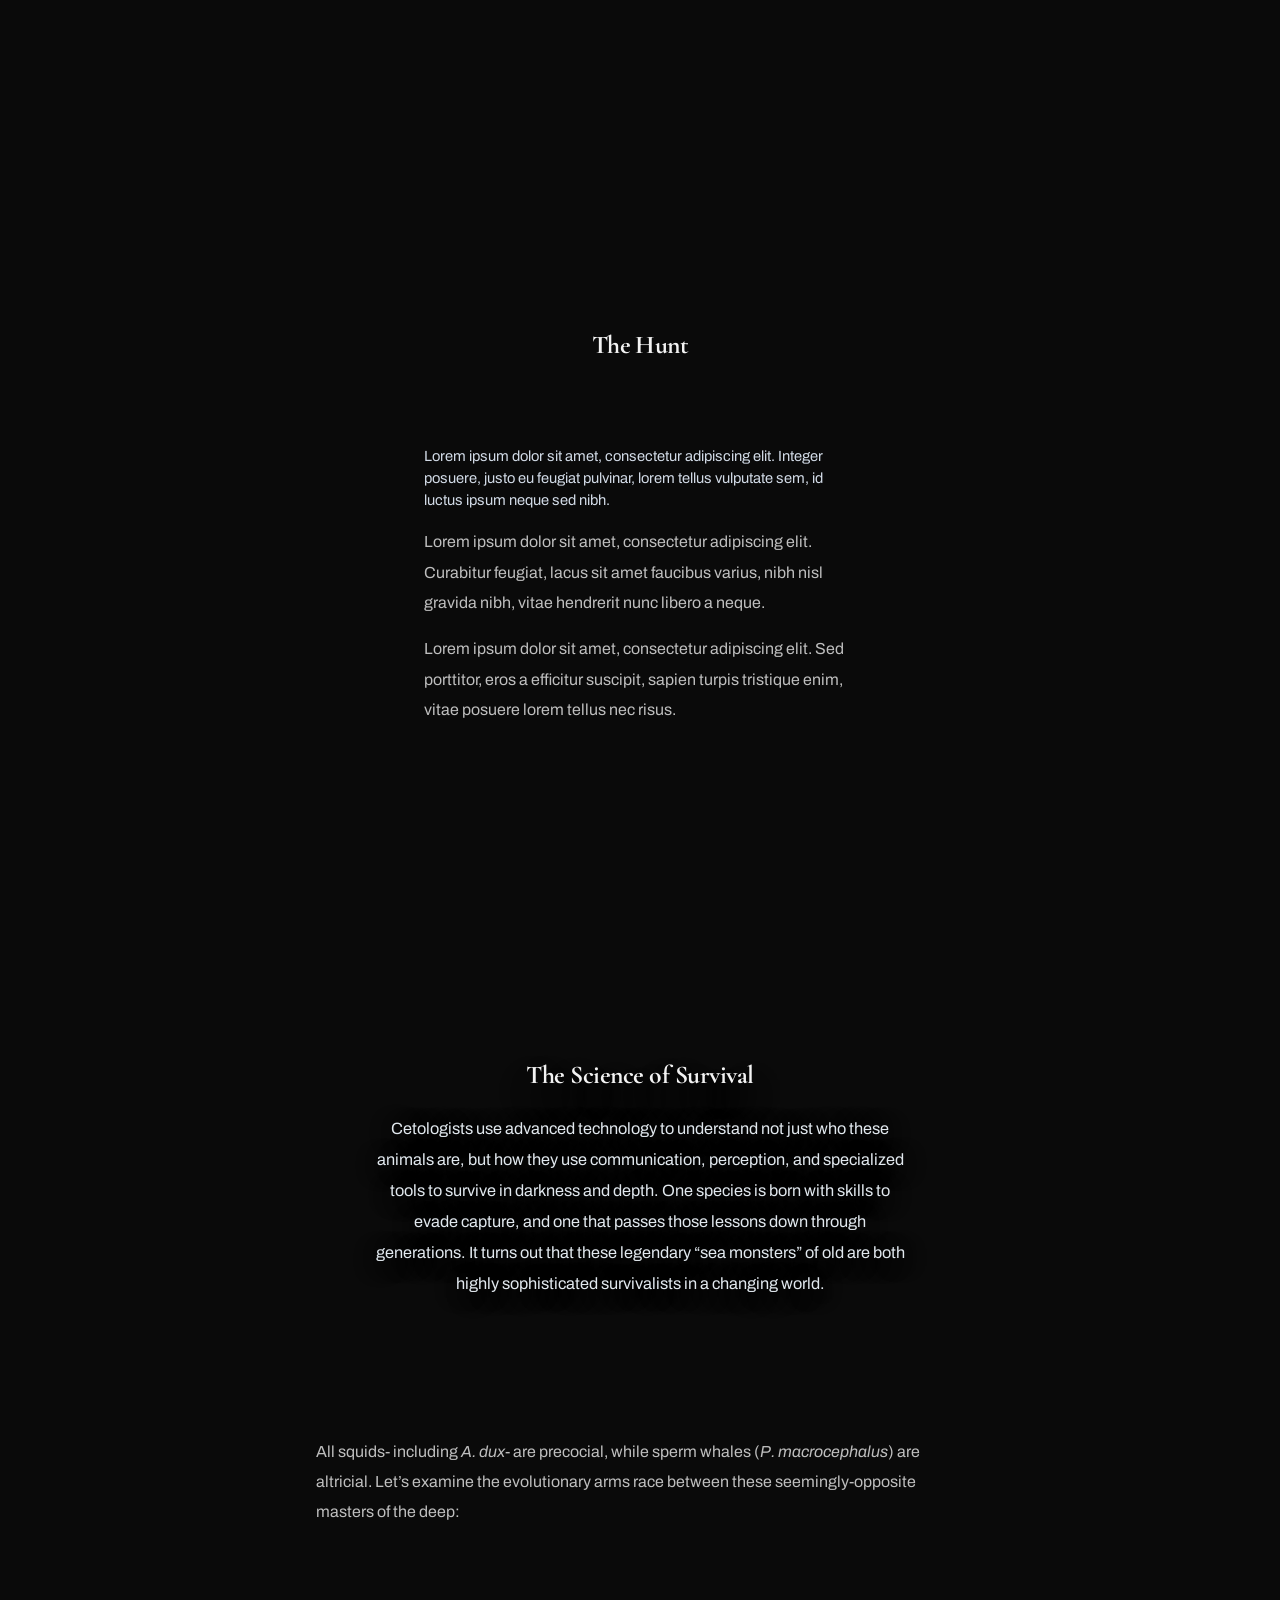
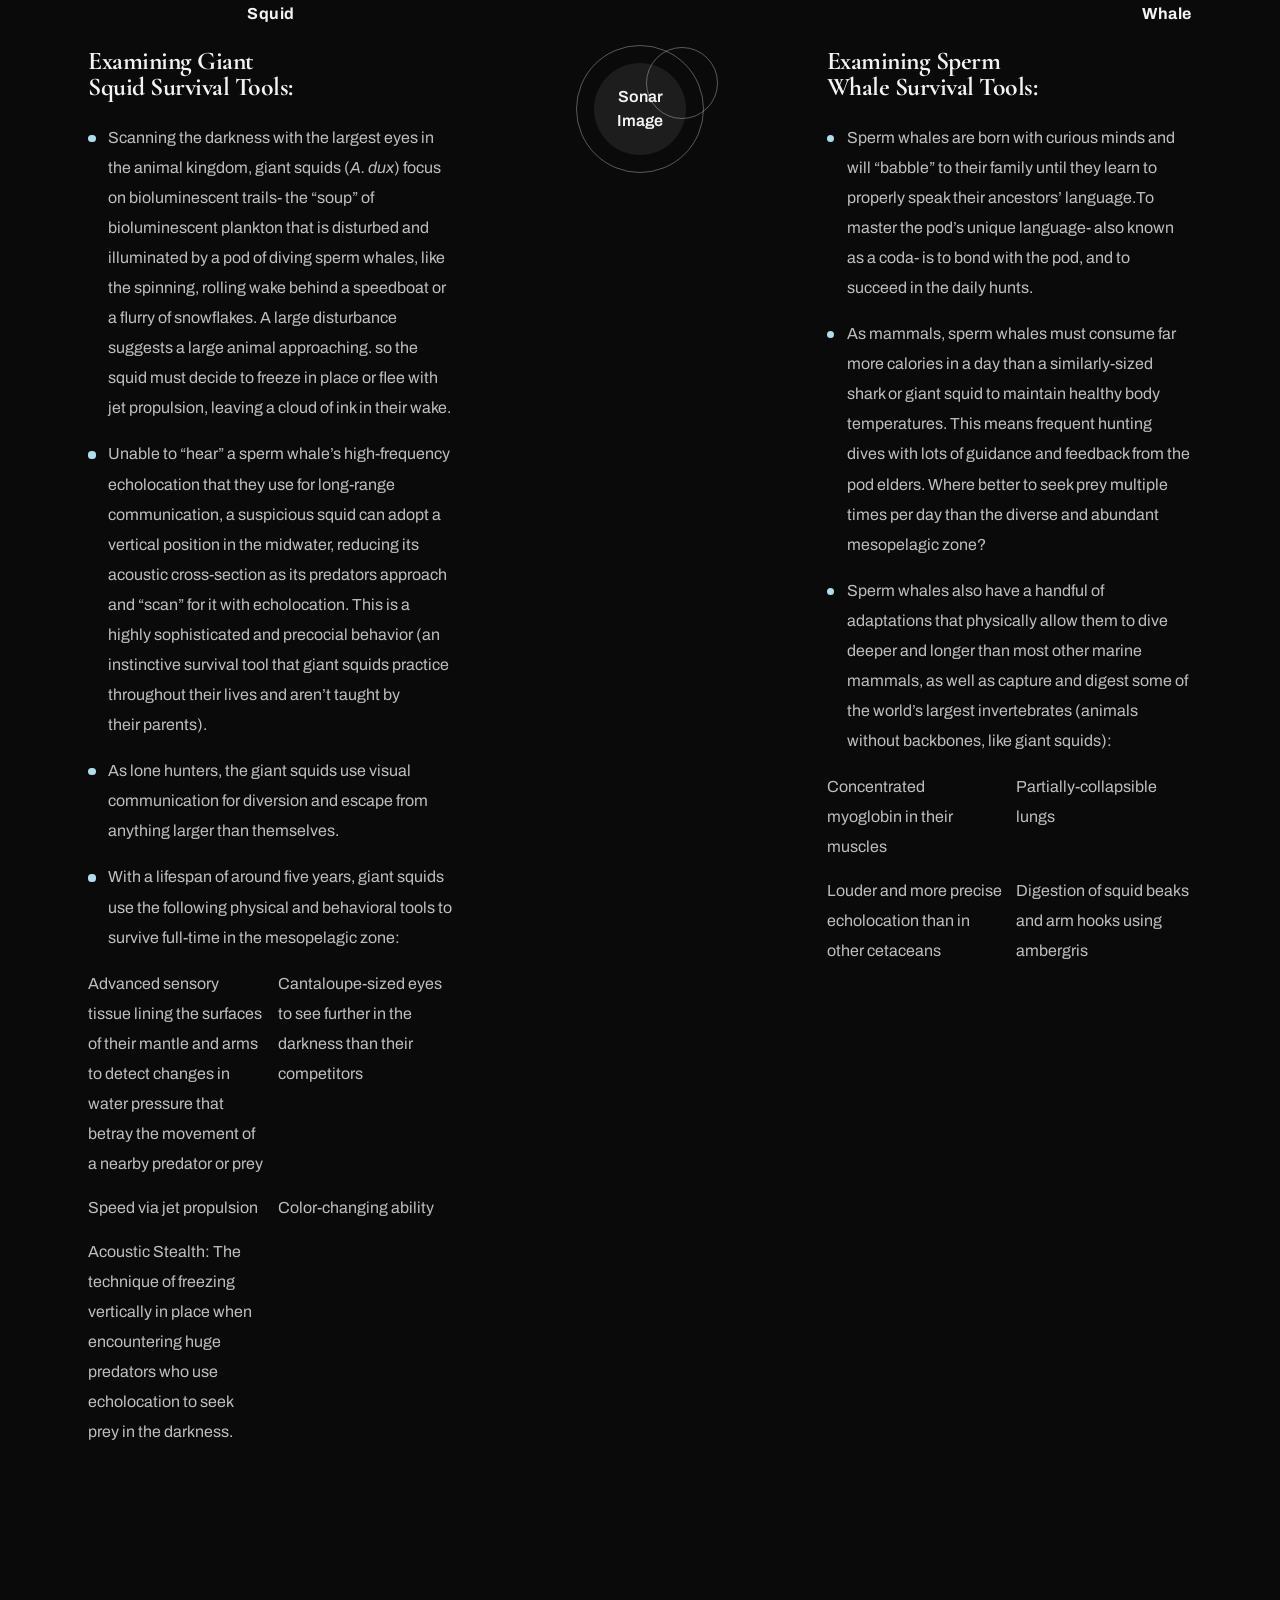
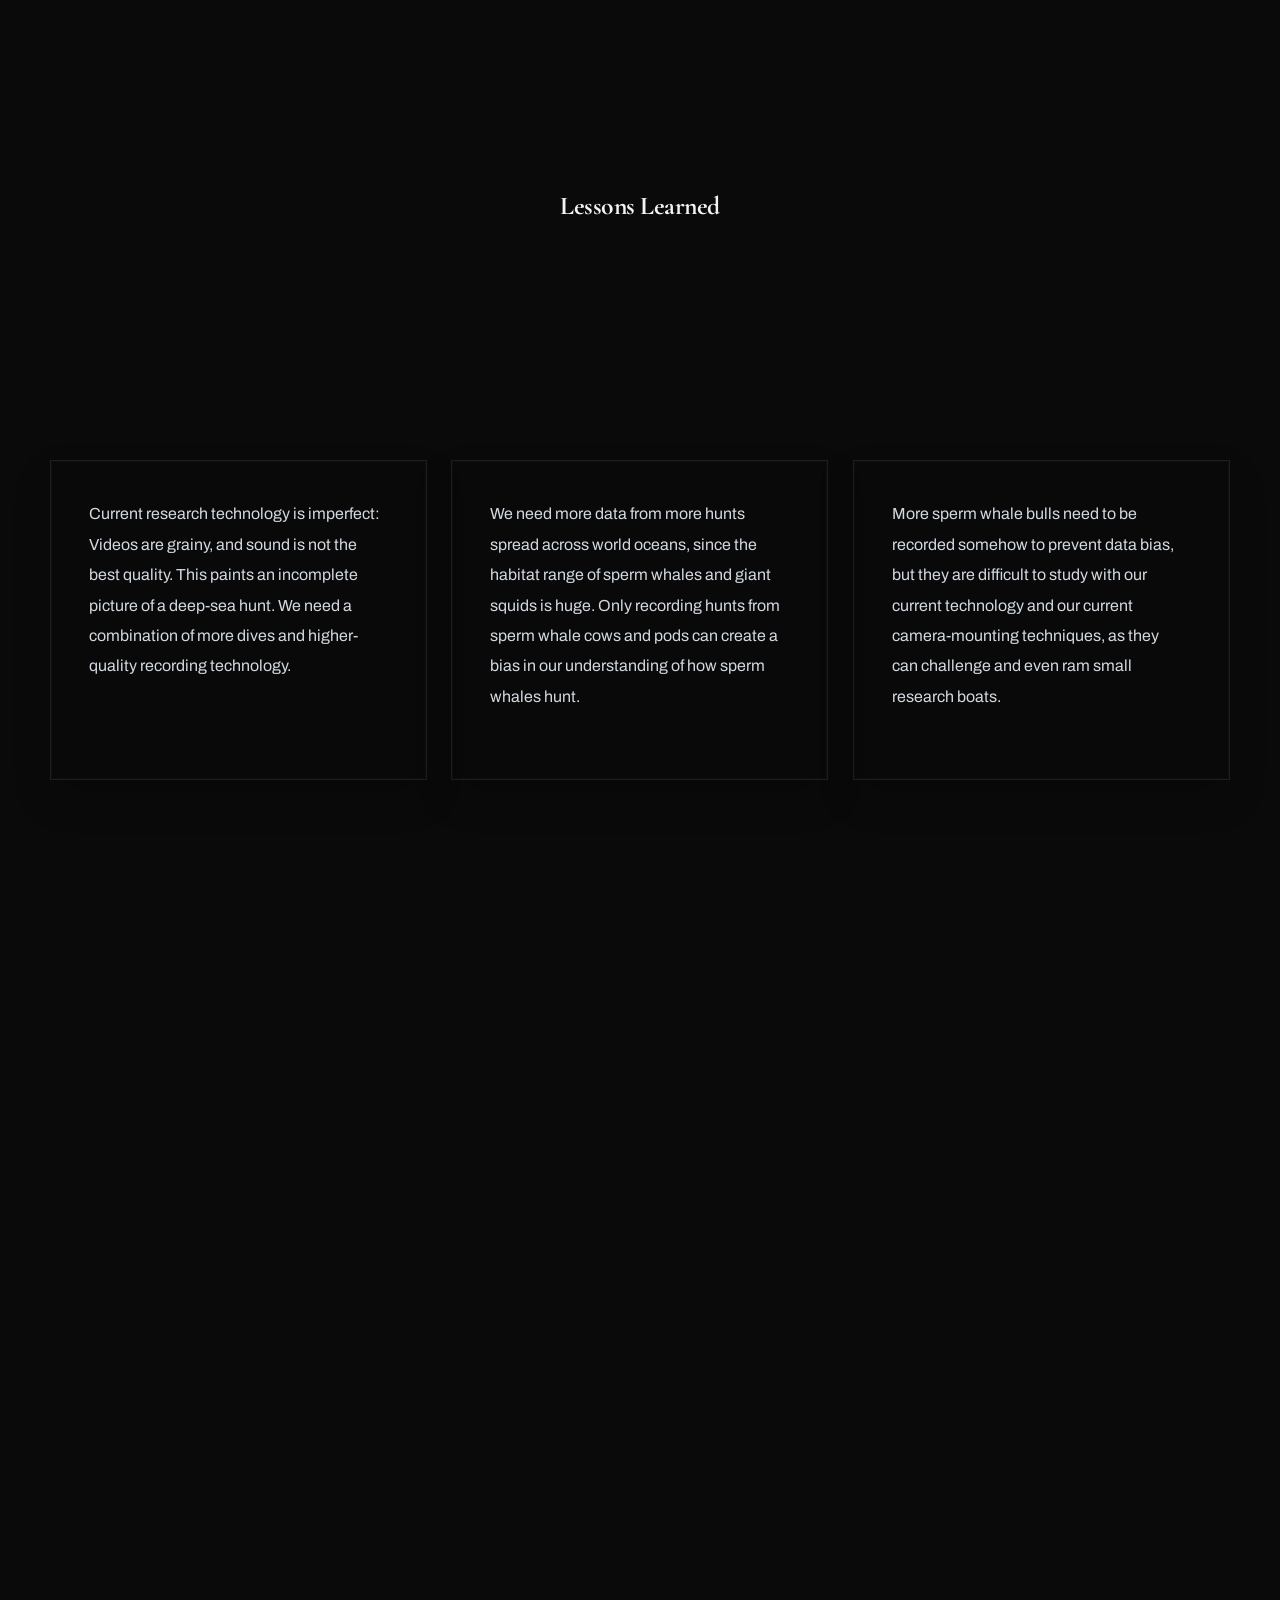
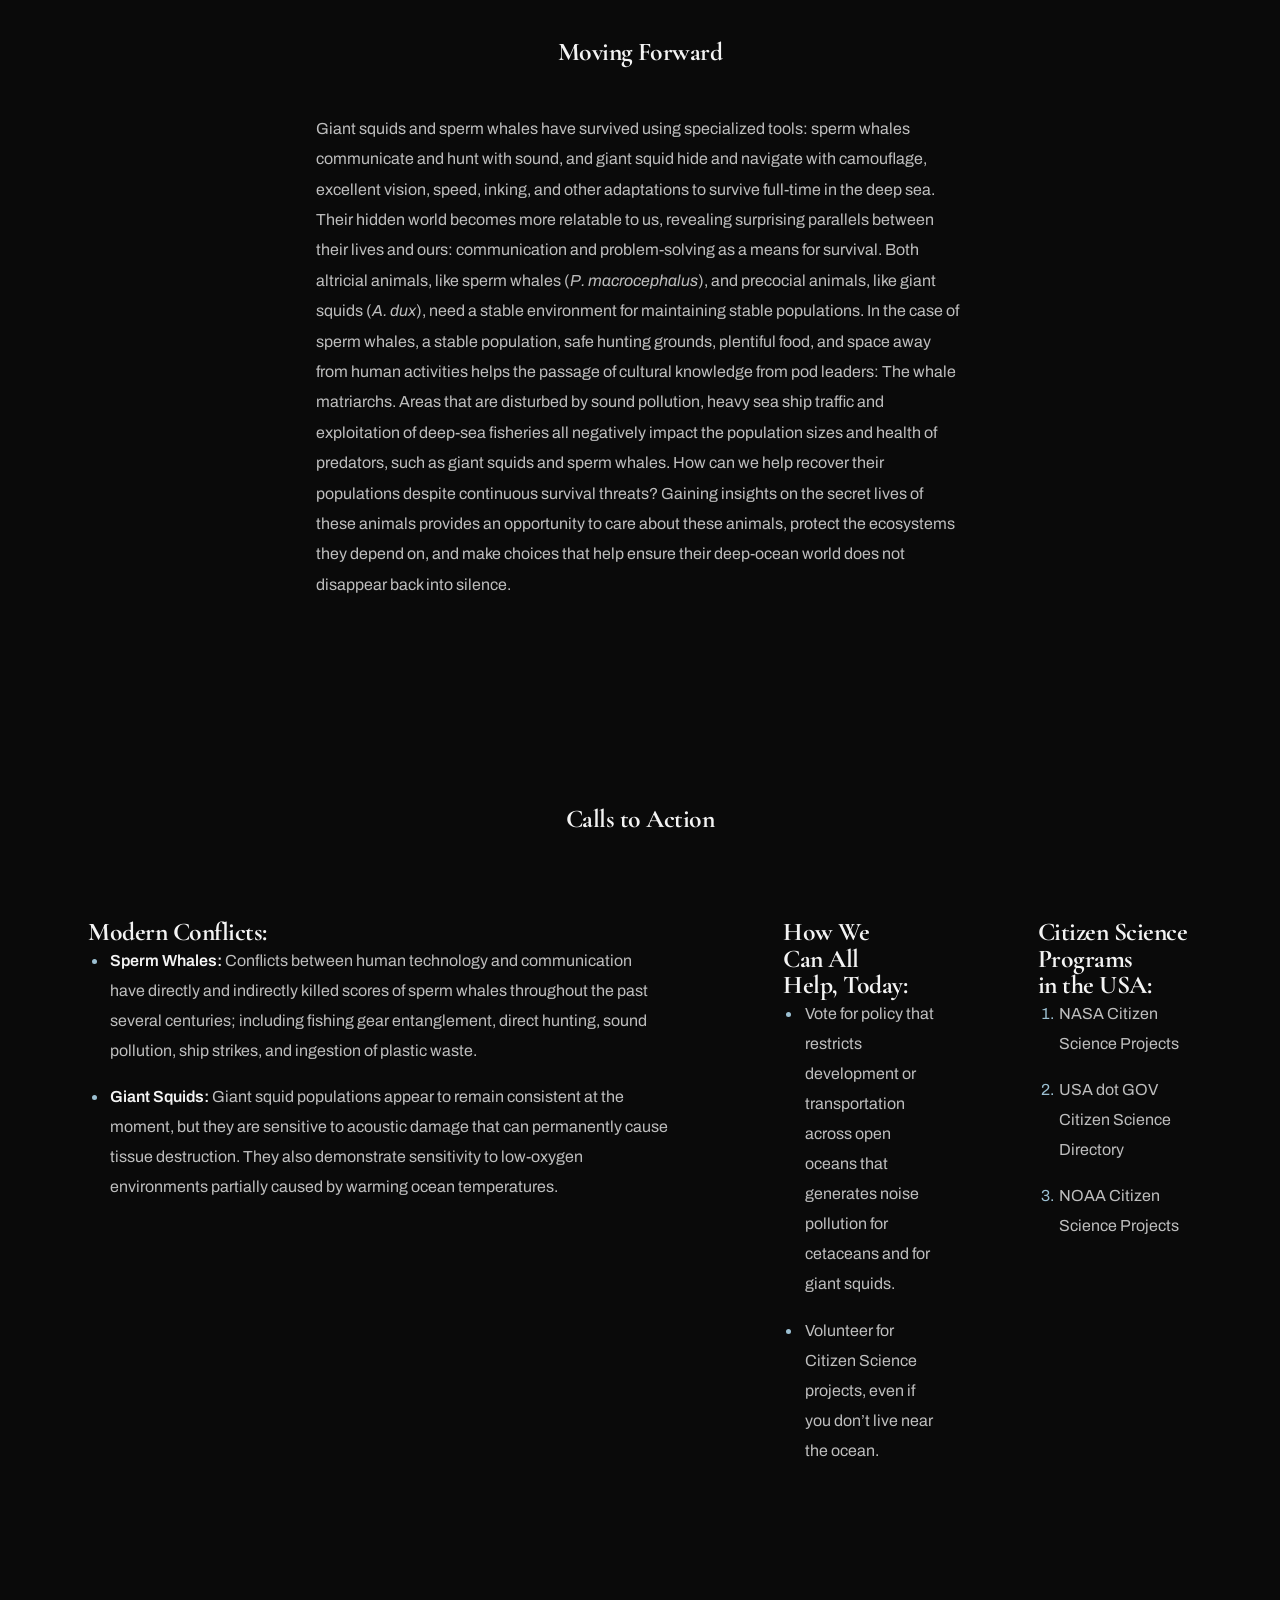
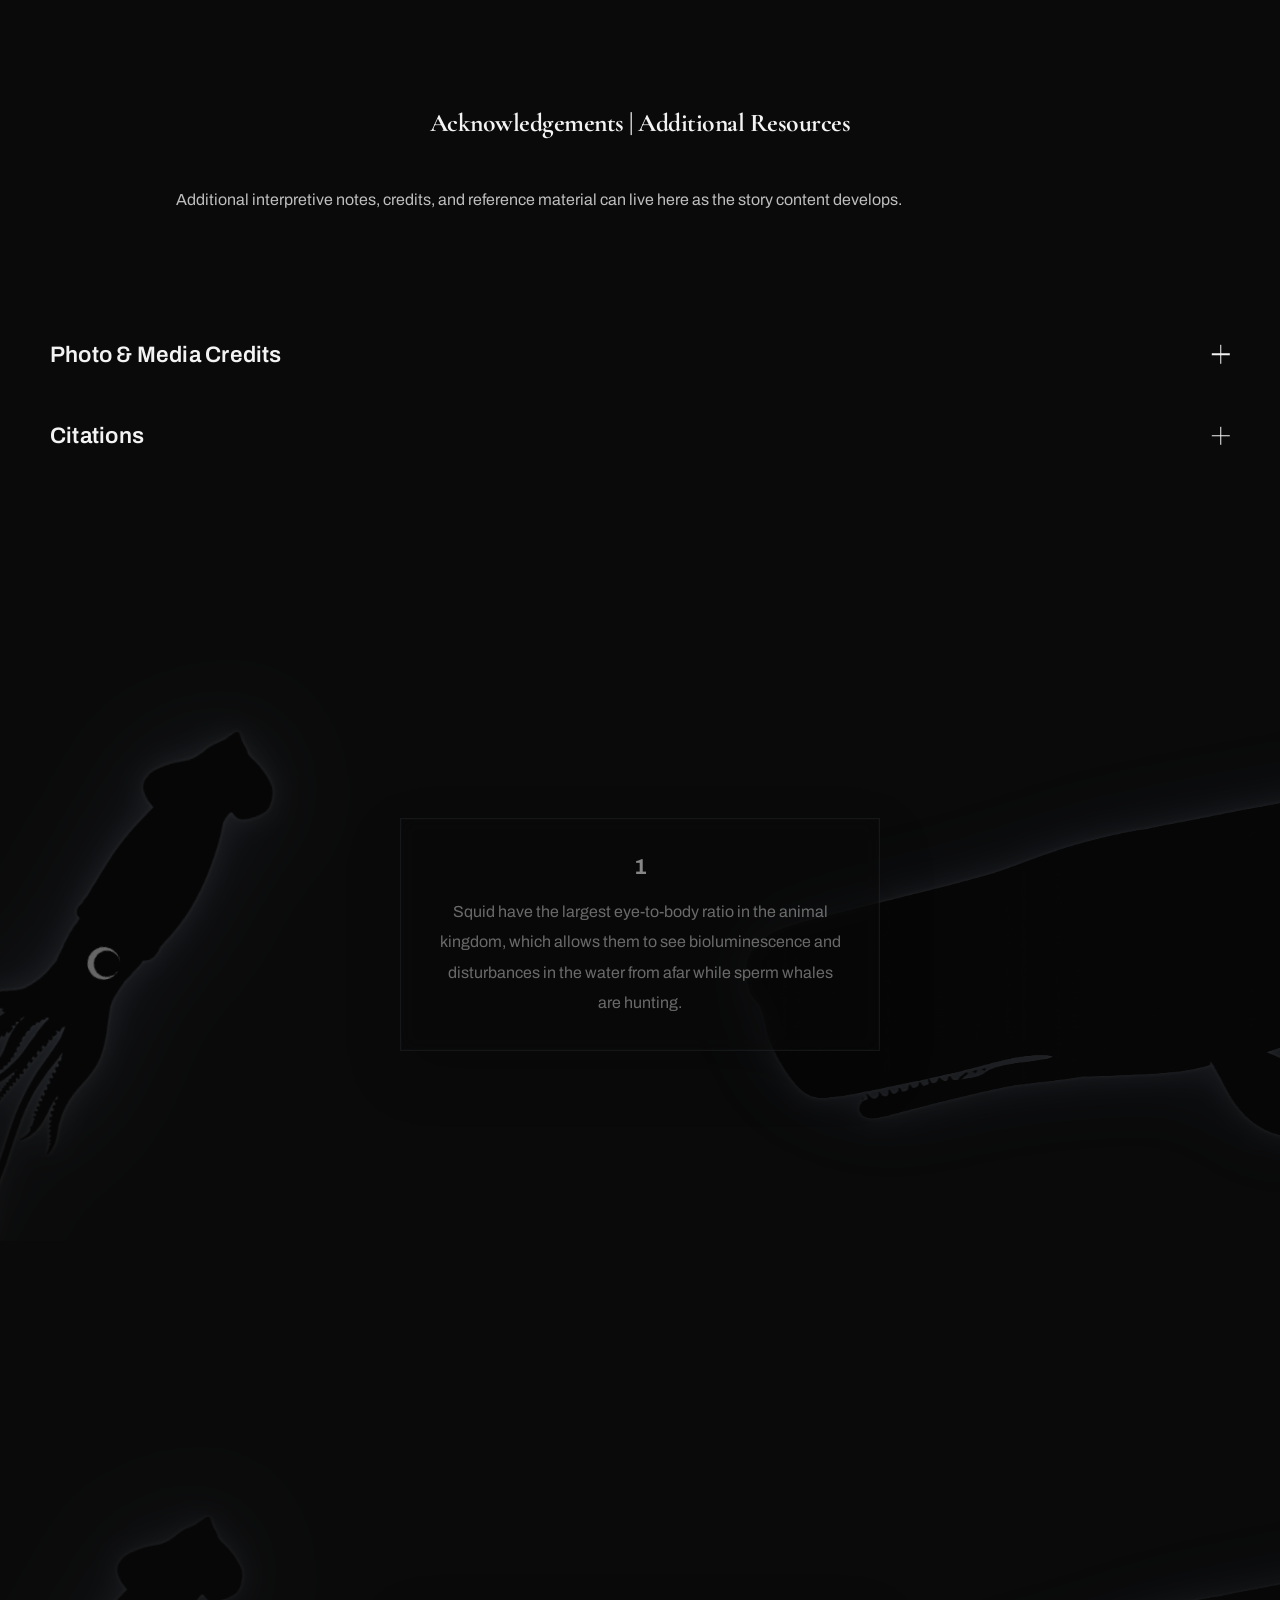
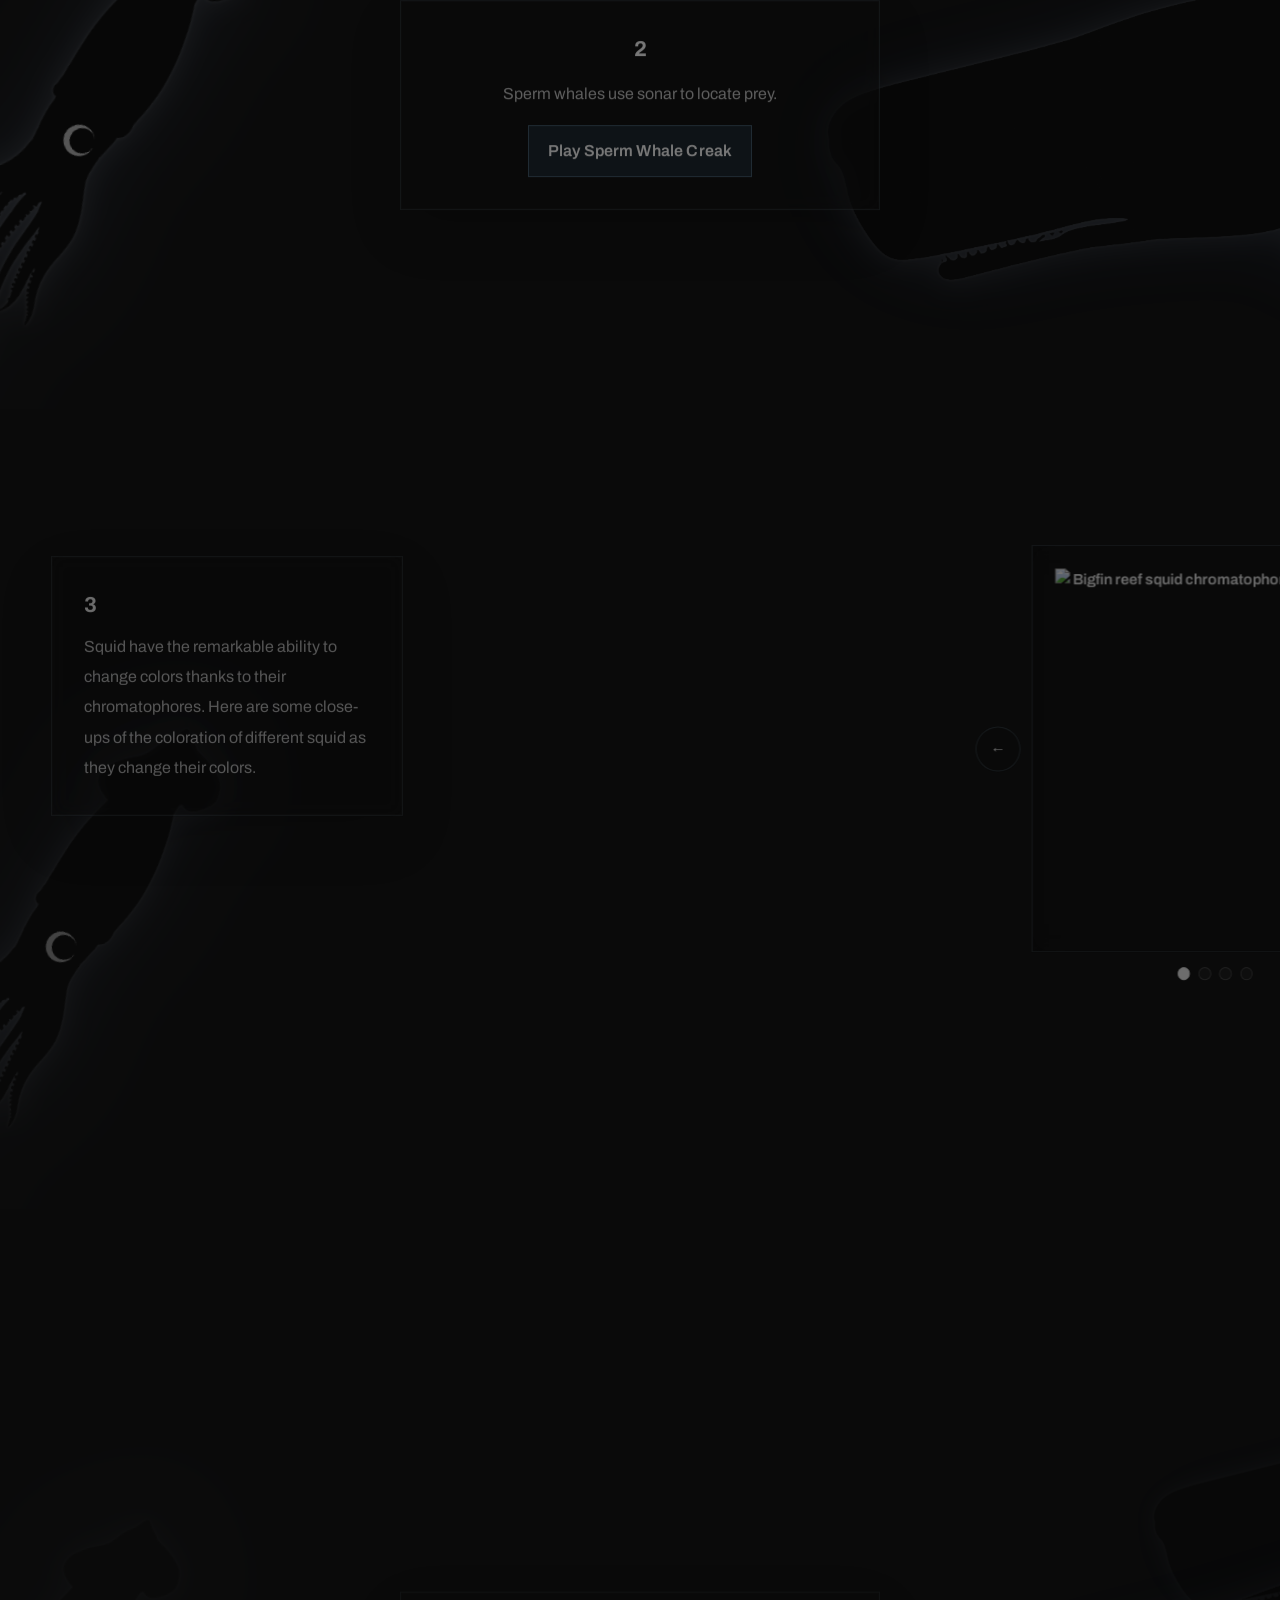
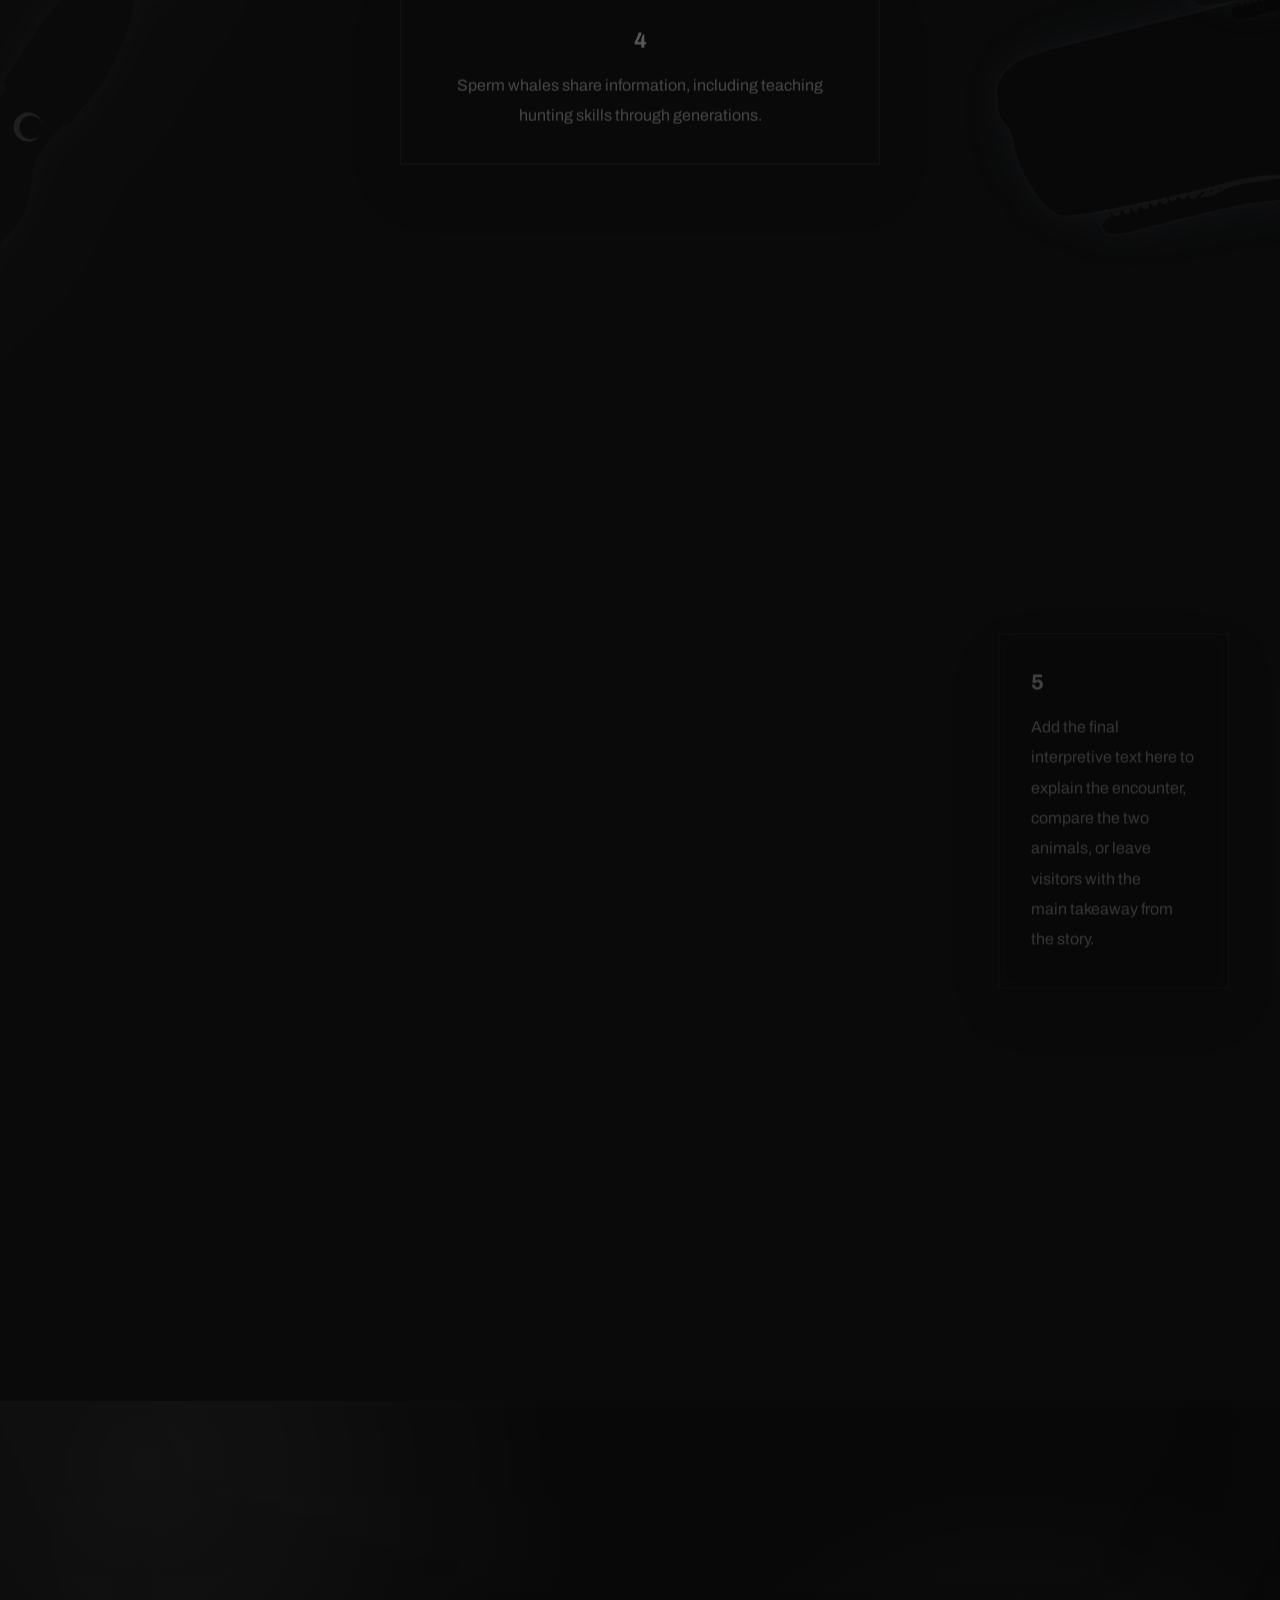
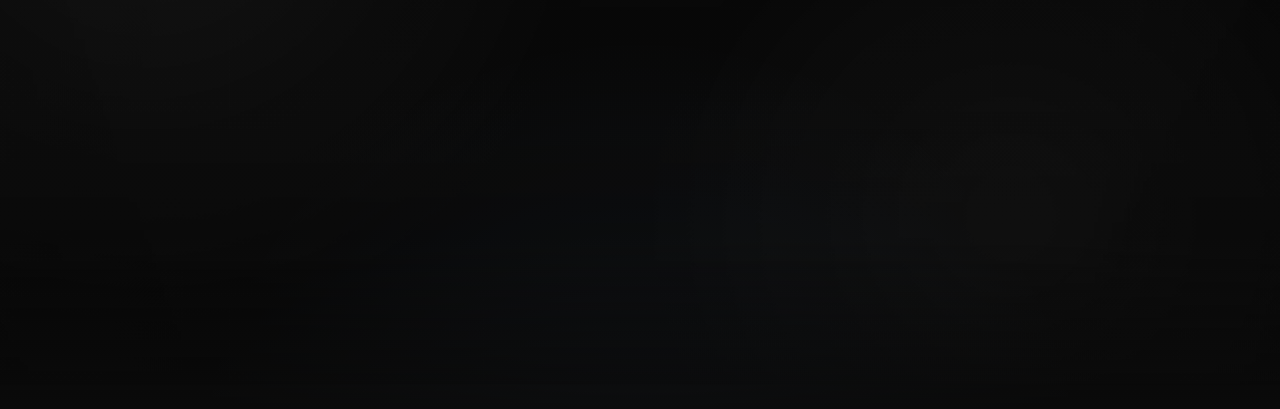
==== commit 079fbb18: "Add docs-only edit guards" ====
--- a/index.html
+++ b/index.html
@@ -4,6 +4,7 @@
   <meta charset="UTF-8">
   <meta name="viewport" content="width=device-width, initial-scale=1.0">
   <title>Squid vs Whale</title>
+  <!-- Redirect-only stub. The canonical page is docs/index.html. -->
   <meta http-equiv="refresh" content="0; url=docs/index.html">
   <link rel="canonical" href="docs/index.html">
 </head>
